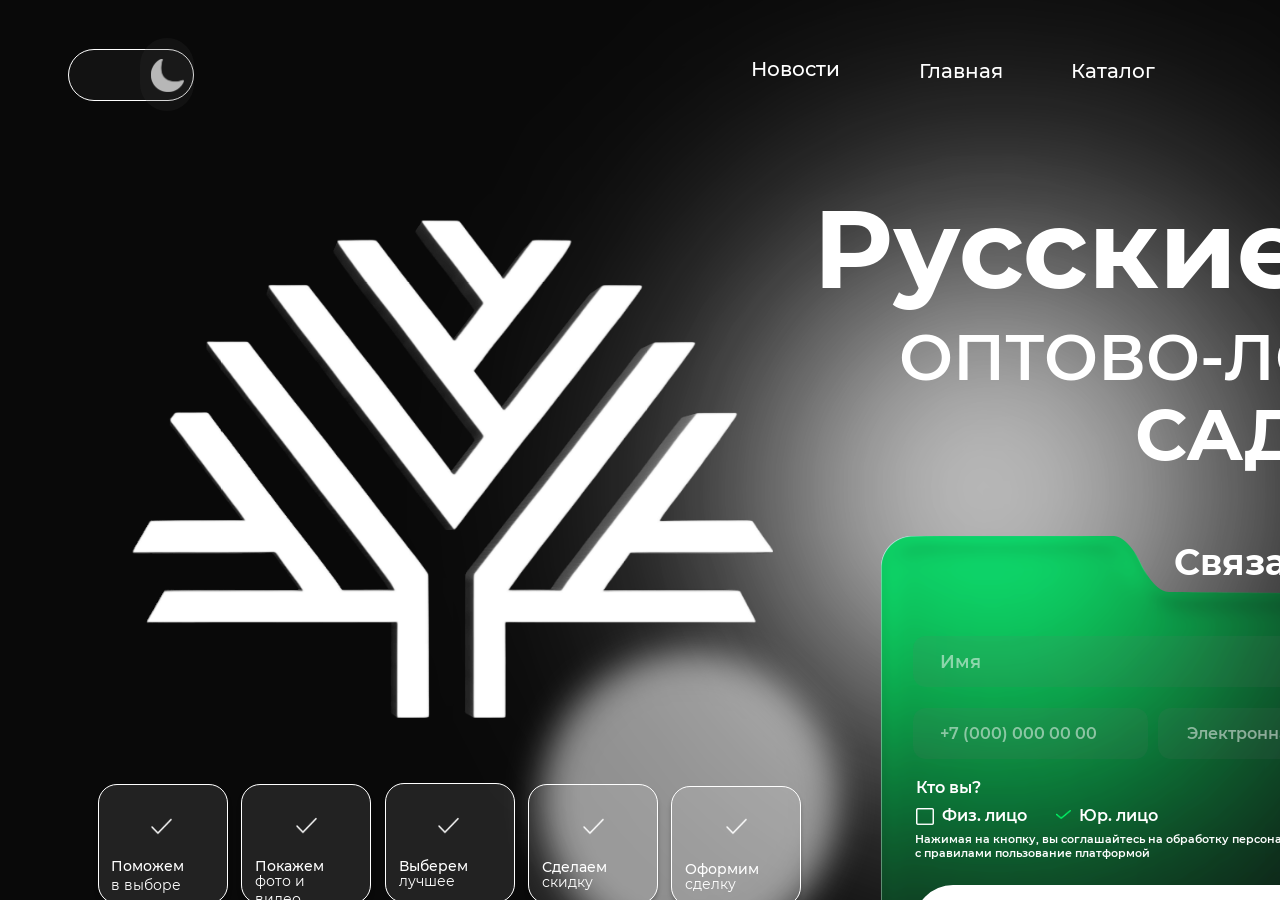
==== index.html @ cc8db344 "финал" ====
<!DOCTYPE html>
<html lang="zh-CN">
<head>
  <meta charset="UTF-8">
  <meta name="viewport" content="width=device-width, initial-scale=1.0">
  <title>Pixso HTML</title>
  <link rel="stylesheet" href="css/font.css">
  <script src="js/animation.js"></script>
  <style>

* {
  box-sizing: border-box;
  margin: 0;
  padding: 0;
}

ol,ul,menu {
  padding-inline-start: 0;
  list-style: none;
}

ol li::marker, ul li::before {
  letter-spacing: 0;
}

.scroll-container > div {
  width: 100%;
}

.container > div {
  width: 100%;
}

.Pixso-canvas-0_1 > div {
  width: 100%;
}

html {
  width: 100%;
  height: 100%;
}

body { 
  width: 100%;
  height: 100%;
  margin: 0;
  background-color: white;
}
    
span {
  word-break: break-word;
}

.container {
  width: 100%;
  height: 100%;
}

.scroll-container {
  height: 100%;
  width: 100%;
  overflow: auto;
}

.Pixso-canvas-0_1 {
  width: 100%;
  height: 100%;
  position: relative;
  flex-shrink: 0;
}

.Pixso-frame-66_60 {
  width: 100%;
  height: 3865px;
  overflow: hidden;
  position: relative;
  flex-shrink: 0;
  background-color: rgba(9, 9, 9, 1);
}

.Pixso-group-66_75 {
  width: 5151.61572265625px;
  height: 5363.40185546875px;
  position: absolute;
  left: -1531px;
  top: 182px;
}

.Pixso-vector-66_76 {
  position: absolute;
  inset: -101.14155251141553% -101.14155251141553% -101.14155251141553% -101.14155251141553% ;
  background-image: url(./image/Ellipse_66_76.png);
  background-size: 100% 100%;
  background-repeat: no-repeat;
}

.vector-wrapper-66_76 {
  position: absolute;
  left: 3351px;
  top: 1245px;
  width: 876px;
  height: 876px;
}

.Pixso-vector-66_77 {
  position: absolute;
  inset: -94.63470319634703% -94.63470319634703% -94.63470319634703% -94.63468926137986% ;
  background-image: url(./image/Ellipse_66_77.png);
  background-size: 100% 100%;
  background-repeat: no-repeat;
}

.vector-wrapper-66_77 {
  position: absolute;
  left: 780.9998779296875px;
  top: 1944px;
  width: 876px;
  height: 876px;
}

.Pixso-vector-66_78 {
  position: absolute;
  inset: -135.70432357043236% -135.70432357043236% -135.70432357043236% -135.70432357043236% ;
  background-image: url(./image/Ellipse_66_78.png);
  background-size: 100% 100%;
  background-repeat: no-repeat;
}

.vector-wrapper-66_78 {
  position: absolute;
  left: 2167px;
  top: 10px;
  width: 717px;
  height: 717px;
}

.Pixso-vector-66_79 {
  position: absolute;
  inset: -81.83306055646482% -81.83306055646482% -81.83306055646482% -81.83306055646482% ;
  background-image: url(./image/Ellipse_66_79.png);
  background-size: 100% 100%;
  background-repeat: no-repeat;
}

.vector-wrapper-66_79 {
  position: absolute;
  left: 2228px;
  top: 0px;
  width: 611px;
  height: 611px;
}

.Pixso-vector-66_80 {
  position: absolute;
  inset: -80.67796610169492% -80.67796610169492% -80.67796610169492% -80.67796610169492% ;
  background-image: url(./image/Ellipse_66_80.png);
  background-size: 100% 100%;
  background-repeat: no-repeat;
}

.vector-wrapper-66_80 {
  position: absolute;
  left: 2368px;
  top: 160px;
  width: 295px;
  height: 295px;
}

.Pixso-vector-66_81 {
  position: absolute;
  inset: -15.593220338983052% -15.593220338983052% -15.593220338983052% -15.593220338983052% ;
  background-image: url(./image/Ellipse_66_81.png);
  background-size: 100% 100%;
  background-repeat: no-repeat;
}

.vector-wrapper-66_81 {
  position: absolute;
  left: 2073px;
  top: 471px;
  width: 295px;
  height: 295px;
}

.Pixso-vector-66_218 {
  position: absolute;
  inset: -3.394930548459069% -2.159610416467326% -3.392388346457082% -2.063496107675952% ;
  background-image: url(./image/Vector_66_218.png);
  background-size: 100% 100%;
  background-repeat: no-repeat;
}

.vector-wrapper-66_218 {
  position: absolute;
  left: 1911.5000450348025px;
  top: 1218.2822079544483px;
  width: 1367.4998779296875px;
  height: 1150.957275390625px;
}

.Pixso-vector-66_210 {
  position: absolute;
  inset: -16.314531365097253% -1.1669366354603958% -15.415346479472717% -5.009597728822541% ;
  background-image: url(./image/Group_66_210.png);
  background-size: 100% 100%;
  background-repeat: no-repeat;
}

.vector-wrapper-66_210 {
  position: absolute;
  left: 2617.233296287216px;
  top: 2513.801987552474px;
  width: 2505.14892578125px;
  height: 2369.927490234375px;
}

.Pixso-vector-66_214 {
  position: absolute;
  inset: -10.745464729090285% -12.017926710743378% -11.459612562508877% -4.662297238882594% ;
  background-image: url(./image/Group_66_214.png);
  background-size: 100% 100%;
  background-repeat: no-repeat;
}

.vector-wrapper-66_214 {
  position: absolute;
  left: 99.92172610633042px;
  top: 3117.9719505396056px;
  width: 2143.1865234375px;
  height: 2263.4580078125px;
}

.Pixso-group-66_244 {
  width: 2060px;
  height: 474.0054626464844px;
  position: absolute;
  left: -14px;
  top: 3262px;
}

.Pixso-vector-66_227 {
  width: 2060.00390625px;
  height: 6.005462646484375px;
  background-image: url(./image/Line_66_227.png);
  background-size: 100% 100%;
  background-repeat: no-repeat;
  position: absolute;
  left: 0px;
  top: -0.000091552734375px;
}

.Pixso-paragraph-66_228 {
  font-size: 36px;
  font-family: "Montserrat-Bold";
  font-weight: 700;
  color: rgba(255, 255, 255, 1);
  width: auto;
  height: auto;
  position: absolute;
  left: 546px;
  top: 26.00546646118164px;
  white-space: pre;
  flex-grow: 0;
}

.Pixso-paragraph-66_229 {
  font-size: 36px;
  font-family: "Montserrat-Medium";
  font-weight: 500;
  color: rgba(255, 255, 255, 1);
  width: auto;
  height: auto;
  position: absolute;
  left: 547px;
  top: 142.00546264648438px;
  white-space: pre;
  flex-grow: 0;
}

.Pixso-paragraph-66_230 {
  font-size: 36px;
  font-family: "Montserrat-Medium";
  font-weight: 500;
  color: rgba(255, 255, 255, 1);
  width: auto;
  height: auto;
  position: absolute;
  left: 546px;
  top: 92.00546264648438px;
  white-space: pre;
  flex-grow: 0;
}

.Pixso-paragraph-66_231 {
  font-size: 36px;
  font-family: "Montserrat-Medium";
  font-weight: 500;
  color: rgba(255, 255, 255, 1);
  width: auto;
  height: auto;
  position: absolute;
  left: 546px;
  top: 192.00546264648438px;
  white-space: pre;
  flex-grow: 0;
}

.Pixso-paragraph-66_232 {
  font-size: 36px;
  font-family: "Montserrat-Bold";
  font-weight: 700;
  color: rgba(255, 255, 255, 1);
  width: auto;
  height: auto;
  position: absolute;
  left: 1665px;
  top: 26.00546646118164px;
  white-space: pre;
  flex-grow: 0;
}

.Pixso-paragraph-66_233 {
  font-size: 18px;
  font-family: "Montserrat-Medium";
  font-weight: 500;
  color: rgba(255, 255, 255, 1);
  width: auto;
  height: auto;
  position: absolute;
  left: 147px;
  top: 452.0054626464844px;
  white-space: pre;
  flex-grow: 0;
}

.Pixso-paragraph-66_224 {
  font-size: 24px;
  font-family: "Inter-Medium";
  font-weight: 500;
  color: rgba(255, 255, 255, 1);
  width: 1511px;
  height: auto;
  position: absolute;
  left: 145px;
  top: 199.00546264648438px;
}

.Pixso-paragraph-66_225 {
  font-size: 24px;
  font-family: "Inter-Medium";
  font-weight: 500;
  color: rgba(255, 255, 255, 1);
  width: auto;
  height: auto;
  position: absolute;
  left: 145px;
  top: 257.0054626464844px;
  white-space: pre;
  flex-grow: 0;
}

.Pixso-paragraph-66_226 {
  font-size: 24px;
  font-family: "Inter-Medium";
  font-weight: 500;
  color: rgba(255, 255, 255, 1);
  width: auto;
  height: auto;
  position: absolute;
  left: 145px;
  top: 228.00546264648438px;
  white-space: pre;
  flex-grow: 0;
}

.Pixso-paragraph-66_222 {
  font-size: 24px;
  font-family: "Montserrat-Bold";
  font-weight: 700;
  color: rgba(255, 255, 255, 1);
  width: auto;
  height: auto;
  position: absolute;
  left: 223px;
  top: 33.00546646118164px;
  white-space: pre;
  flex-grow: 0;
}

.Pixso-paragraph-66_223 {
  font-size: 36px;
  font-family: "Montserrat-Bold";
  font-weight: 700;
  color: rgba(255, 255, 255, 1);
  width: auto;
  height: auto;
  position: absolute;
  left: 145px;
  top: 148.00546264648438px;
  white-space: pre;
  flex-grow: 0;
}

.Pixso-rectangle-66_220 {
  width: 78px;
  height: 72px;
  position: absolute;
  left: 140px;
  top: 2.00537109375px;
  transform: rotateY(180deg);
  background-size: cover;
  background-position: center;
  background-repeat: no-repeat;
  background-image: url(./image/46ad3fdcf2bd15b195d9e76bb3a84d88012de6f5.png);
}

.Pixso-group-66_152 {
  width: 1848px;
  height: 810px;
  position: absolute;
  left: 72px;
  top: 2192px;
}

.Pixso-group-66_153 {
  width: 999px;
  height: 356px;
  position: absolute;
  left: 0px;
  top: 136px;
}

.Pixso-group-66_154 {
  width: 999px;
  height: 356px;
  position: absolute;
  left: 0px;
  top: 0px;
}

.Pixso-paragraph-66_155 {
  font-size: 36px;
  font-family: "Inter-Light";
  font-weight: 300;
  color: rgba(255, 255, 255, 1);
  width: 622px;
  height: auto;
  position: absolute;
  left: 0px;
  top: 136px;
}

.Pixso-paragraph-66_156 {
  font-size: 72px;
  font-family: "Inter-Extra Bold";
  font-weight: 800;
  color: rgba(255, 255, 255, 1);
  width: 999px;
  height: auto;
  position: absolute;
  left: 0px;
  top: 0px;
}

.Pixso-group-66_157 {
  width: 1633px;
  height: 55px;
  position: absolute;
  left: 82px;
  top: 0px;
}

.Pixso-group-66_158 {
  width: 1633px;
  height: 55px;
  position: absolute;
  left: 0px;
  top: 0px;
}

.Pixso-paragraph-66_159 {
  font-size: 45px;
  font-family: "Montserrat-SemiBold";
  font-weight: 600;
  color: rgba(255, 255, 255, 1);
  width: auto;
  height: auto;
  position: absolute;
  left: 409px;
  top: 0px;
  white-space: pre;
  flex-grow: 0;
}

.Pixso-paragraph-66_160 {
  font-size: 45px;
  font-family: "Montserrat-SemiBold";
  font-weight: 600;
  color: rgba(255, 255, 255, 1);
  width: auto;
  height: auto;
  position: absolute;
  left: 682px;
  top: 0px;
  white-space: pre;
  flex-grow: 0;
}

.Pixso-paragraph-66_161 {
  font-size: 45px;
  font-family: "Montserrat-SemiBold";
  font-weight: 600;
  color: rgba(255, 255, 255, 1);
  width: auto;
  height: auto;
  position: absolute;
  left: 183px;
  top: 0px;
  white-space: pre;
  flex-grow: 0;
}

.Pixso-paragraph-66_162 {
  font-size: 45px;
  font-family: "Montserrat-SemiBold";
  font-weight: 600;
  color: transparent;
  background-clip: text;
  width: auto;
  height: auto;
  position: absolute;
  left: 0px;
  top: 0px;
  white-space: pre;
  flex-grow: 0;
  background-repeat: no-repeat;
  background-size: 100% 100%;
  background-position: center;
  background-image: url("data:image/svg+xml;utf8,%3Csvg%20viewBox%3D'0%200%20126%2055'%20preserveAspectRatio%3D'none'%20xmlns%3D'http%3A%2F%2Fwww.w3.org%2F2000%2Fsvg'%3E%0A%20%20%20%20%20%20%3Cdefs%3E%0A%20%20%20%20%20%20%20%20%3ClinearGradient%20id%3D'grad'%20gradientUnits%3D'objectBoundingBox'%20x1%3D'0'%20y1%3D'0.5'%20x2%3D'1'%20y2%3D'0.5'%20gradientTransform%3D'matrix(-0.7500%2C%200.0000%2C%20-0.0000%2C%20-4.0833%2C%200.7500%2C%202.5417)'%3E%0A%20%20%20%20%20%20%20%20%20%20%3Cstop%20stop-color%3D'rgba(255%2C255%2C255%2C1)'%20offset%3D'0'%2F%3E%3Cstop%20stop-color%3D'rgba(255%2C255%2C255%2C0)'%20offset%3D'1'%2F%3E%0A%20%20%20%20%20%20%20%20%3C%2FlinearGradient%3E%0A%20%20%20%20%20%20%3C%2Fdefs%3E%0A%20%20%20%20%20%20%3Crect%20width%3D'100%25'%20height%3D'100%25'%20fill%3D'url(%23grad)'%2F%3E%0A%20%20%20%20%3C%2Fsvg%3E");
}

.Pixso-paragraph-66_163 {
  font-size: 45px;
  font-family: "Montserrat-SemiBold";
  font-weight: 600;
  color: transparent;
  background-clip: text;
  width: auto;
  height: auto;
  position: absolute;
  left: 1444px;
  top: 0px;
  white-space: pre;
  flex-grow: 0;
  background-repeat: no-repeat;
  background-size: 100% 100%;
  background-position: center;
  background-image: url("data:image/svg+xml;utf8,%3Csvg%20viewBox%3D'0%200%20189%2055'%20preserveAspectRatio%3D'none'%20xmlns%3D'http%3A%2F%2Fwww.w3.org%2F2000%2Fsvg'%3E%0A%20%20%20%20%20%20%3Cdefs%3E%0A%20%20%20%20%20%20%20%20%3ClinearGradient%20id%3D'grad'%20gradientUnits%3D'objectBoundingBox'%20x1%3D'0'%20y1%3D'0.5'%20x2%3D'1'%20y2%3D'0.5'%20gradientTransform%3D'matrix(0.7471%2C%200.0000%2C%20-0.0000%2C%209.8177%2C%200.2931%2C%20-4.4089)'%3E%0A%20%20%20%20%20%20%20%20%20%20%3Cstop%20stop-color%3D'rgba(255%2C255%2C255%2C1)'%20offset%3D'0'%2F%3E%3Cstop%20stop-color%3D'rgba(255%2C255%2C255%2C0)'%20offset%3D'1'%2F%3E%0A%20%20%20%20%20%20%20%20%3C%2FlinearGradient%3E%0A%20%20%20%20%20%20%3C%2Fdefs%3E%0A%20%20%20%20%20%20%3Crect%20width%3D'100%25'%20height%3D'100%25'%20fill%3D'url(%23grad)'%2F%3E%0A%20%20%20%20%3C%2Fsvg%3E");
}

.Pixso-paragraph-66_164 {
  font-size: 45px;
  font-family: "Montserrat-SemiBold";
  font-weight: 600;
  color: rgba(255, 255, 255, 1);
  width: auto;
  height: auto;
  position: absolute;
  left: 851px;
  top: 0px;
  white-space: pre;
  flex-grow: 0;
}

.Pixso-paragraph-66_165 {
  font-size: 45px;
  font-family: "Montserrat-SemiBold";
  font-weight: 600;
  color: rgba(255, 255, 255, 1);
  width: auto;
  height: auto;
  position: absolute;
  left: 1083px;
  top: 0px;
  white-space: pre;
  flex-grow: 0;
}

.Pixso-rectangle-66_168 {
  width: 1149px;
  height: 101px;
  position: absolute;
  left: 699px;
  top: 136px;
  border-radius: 40px 0px 0px 40px;
  background-color: rgba(196, 196, 196, 0.05000000074505806);
}

.Pixso-paragraph-66_221 {
  font-size: 24px;
  font-family: "Montserrat-Bold";
  font-weight: 700;
  color: rgba(255, 255, 255, 1);
  width: auto;
  height: auto;
  position: absolute;
  left: 837px;
  top: 169px;
  white-space: pre;
  flex-grow: 0;
}

.Pixso-rectangle-66_219 {
  width: 78px;
  height: 72px;
  position: absolute;
  left: 729px;
  top: 136px;
  transform: rotateY(180deg);
  background-size: cover;
  background-position: center;
  background-repeat: no-repeat;
  background-image: url(./image/46ad3fdcf2bd15b195d9e76bb3a84d88012de6f5.png);
}

.Pixso-group-77_4 {
  width: 1026px;
  height: 240px;
  position: absolute;
  left: 816px;
  top: 148px;
}

.Pixso-group-77_43 {
  width: 298px;
  height: 71px;
  position: absolute;
  left: 0px;
  top: 144px;
}

.Pixso-rectangle-77_42 {
  width: 298px;
  height: 71px;
  position: absolute;
  left: 0px;
  top: 0px;
  border-radius: 17px 17px 17px 17px;
  background-color: rgba(196, 196, 196, 0.10000000149011612);
}

.Pixso-text-77_1 {
  font-size: 30px;
  font-family: "Inter-Regular";
  font-weight: Regular;
  color: rgba(255, 255, 255, 1);
  width: 271px;
  height: 38px;
  position: absolute;
  left: 25px;
  top: 17px;
}

.Pixso-paragraph-77_1_0 {
  line-height: 36.30681610107422px;
  position: relative;
  flex-shrink: 0;
}

.Pixso-span-77_1_0_1 {
  font-size: 30px;
  font-family: "Inter-Regular";
  font-weight: 400;
  color: rgba(255, 255, 255, 1);
  position: relative;
  flex-shrink: 0;
}

.Pixso-span-77_1_0_2 {
  font-size: 30px;
  font-family: "Inter-Bold";
  font-weight: 700;
  color: rgba(255, 255, 255, 1);
  position: relative;
  flex-shrink: 0;
}

.Pixso-group-77_17 {
  width: 662px;
  height: 122px;
  position: absolute;
  left: 364px;
  top: 118px;
}

.Pixso-group-77_20 {
  width: 200px;
  height: 120px;
  position: absolute;
  left: 0px;
  top: 0px;
}

.Pixso-rectangle-77_15 {
  width: 196px;
  height: 55px;
  position: absolute;
  left: 0px;
  top: 0px;
  border-radius: 17px 17px 17px 17px;
  background-color: rgba(196, 196, 196, 0.10000000149011612);
}

.Pixso-paragraph-77_16 {
  font-size: 24px;
  font-family: "Montserrat-Bold";
  font-weight: 700;
  color: rgba(255, 255, 255, 1);
  width: 109px;
  height: auto;
  position: absolute;
  left: 48px;
  top: 13px;
}

.Pixso-paragraph-77_28 {
  font-size: 30px;
  font-family: "Inter-Bold";
  font-weight: 700;
  color: rgba(255, 255, 255, 1);
  width: 196px;
  height: 47px;
  position: absolute;
  left: 4px;
  top: 73px;
}

.Pixso-group-77_21 {
  width: 200px;
  height: 120px;
  position: absolute;
  left: 226px;
  top: 0px;
}

.Pixso-paragraph-77_23 {
  font-size: 24px;
  font-family: "Montserrat-Bold";
  font-weight: 700;
  color: rgba(255, 255, 255, 1);
  width: auto;
  height: auto;
  position: absolute;
  left: 50%;
  top: 13px;
  transform: translateX(calc(-50% + 0px));
  white-space: pre;
  flex-grow: 0;
}

.Pixso-paragraph-77_31 {
  font-size: 30px;
  font-family: "Inter-Bold";
  font-weight: 700;
  color: rgba(255, 255, 255, 1);
  width: 200px;
  height: 47px;
  position: absolute;
  left: 0px;
  top: 73px;
}

.Pixso-rectangle-77_29 {
  width: 200px;
  height: 55px;
  position: absolute;
  left: 50%;
  top: 0px;
  transform: translateX(calc(-50% + 0px));
  border-radius: 17px 17px 17px 17px;
  background-color: rgba(196, 196, 196, 0.10000000149011612);
}

.Pixso-group-77_32 {
  width: 210px;
  height: 122px;
  position: absolute;
  left: 452px;
  top: 0px;
}

.Pixso-paragraph-77_33 {
  font-size: 24px;
  font-family: "Montserrat-Bold";
  font-weight: 700;
  color: rgba(255, 255, 255, 1);
  width: auto;
  height: auto;
  position: absolute;
  left: 50%;
  top: 13px;
  transform: translateX(calc(-50% + -4.5px));
  white-space: pre;
  flex-grow: 0;
}

.Pixso-rectangle-77_34 {
  width: 200px;
  height: 55px;
  position: absolute;
  left: 50%;
  top: 0px;
  transform: translateX(calc(-50% + -5px));
  border-radius: 17px 17px 17px 17px;
  background-color: rgba(196, 196, 196, 0.10000000149011612);
}

.Pixso-paragraph-77_35 {
  font-size: 30px;
  font-family: "Inter-Bold";
  font-weight: 700;
  color: rgba(255, 255, 255, 1);
  width: 200px;
  height: 47px;
  position: absolute;
  left: 10px;
  top: 75px;
}

.Pixso-paragraph-66_176 {
  font-size: 59px;
  font-family: "Montserrat-Bold";
  font-weight: 700;
  color: rgba(255, 255, 255, 1);
  width: auto;
  height: auto;
  position: absolute;
  left: 469px;
  top: 0px;
  white-space: pre;
  flex-grow: 0;
}

.Pixso-text-66_181 {
  font-size: 36px;
  font-family: "Inter-Medium";
  font-weight: Medium;
  text-align: center;
  color: rgba(255, 255, 255, 1);
  width: 961px;
  height: auto;
  position: absolute;
  left: 383px;
  top: 634px;
  opacity: 0.4099999964237213;
}

.Pixso-paragraph-66_181_0 {
  line-height: 43.56818389892578px;
  position: relative;
  flex-shrink: 0;
}

.Pixso-span-66_181_0_1 {
  font-size: 36px;
  font-family: "Inter-Light";
  font-weight: 500;
  color: rgba(255, 255, 255, 1);
  position: relative;
  flex-shrink: 0;
}

.Pixso-span-66_181_0_2 {
  font-size: 36px;
  font-family: "Inter-Bold";
  font-weight: 300;
  color: rgba(255, 255, 255, 1);
  position: relative;
  flex-shrink: 0;
}

.Pixso-span-66_181_0_3 {
  font-size: 36px;
  font-family: "Inter-Light";
  font-weight: 700;
  color: rgba(255, 255, 255, 1);
  position: relative;
  flex-shrink: 0;
}

.Pixso-paragraph-66_181_1 {
  line-height: 43.56818389892578px;
  position: relative;
  flex-shrink: 0;
}

.Pixso-group-66_177 {
  width: 1949px;
  height: 981px;
  position: absolute;
  left: -14px;
  top: 1102px;
}

.Pixso-group-66_178 {
  width: 960px;
  height: 474px;
  position: absolute;
  left: 86px;
  top: 30px;
}

.Pixso-paragraph-66_179 {
  font-size: 60px;
  font-family: "Montserrat-Bold";
  font-weight: 700;
  color: rgba(255, 255, 255, 1);
  width: auto;
  height: auto;
  position: absolute;
  left: 286px;
  top: 0px;
  white-space: pre;
  flex-grow: 0;
}

.Pixso-text-66_180 {
  font-size: 36px;
  font-family: "Inter-Light";
  font-weight: Light;
  color: rgba(255, 255, 255, 1);
  width: 960px;
  height: auto;
  position: absolute;
  left: 0px;
  top: 254px;
}

.Pixso-paragraph-66_180_0 {
  line-height: 43.56818389892578px;
  position: relative;
  flex-shrink: 0;
}

.Pixso-span-66_180_0_1 {
  font-size: 36px;
  font-family: "Inter-Light";
  font-weight: 300;
  color: rgba(255, 255, 255, 1);
  white-space: pre-wrap;
  position: relative;
  flex-shrink: 0;
}

.Pixso-paragraph-66_180_1 {
  line-height: 43.56818389892578px;
  position: relative;
  flex-shrink: 0;
}

.Pixso-span-66_180_1_1 {
  font-size: 36px;
  font-family: "Inter-Light";
  font-weight: 300;
  color: rgba(255, 255, 255, 1);
  position: relative;
  flex-shrink: 0;
}

.Pixso-paragraph-66_180_2 {
  line-height: 43.56818389892578px;
  position: relative;
  flex-shrink: 0;
}

.Pixso-span-66_180_2_1 {
  font-size: 36px;
  font-family: "Inter-Light";
  font-weight: 300;
  color: rgba(255, 255, 255, 1);
  position: relative;
  flex-shrink: 0;
}

.Pixso-paragraph-66_180_3 {
  line-height: 43.56818389892578px;
  position: relative;
  flex-shrink: 0;
}

.Pixso-span-66_180_3_1 {
  font-size: 36px;
  font-family: "Inter-Light";
  font-weight: 300;
  color: rgba(255, 255, 255, 1);
  white-space: pre-wrap;
  position: relative;
  flex-shrink: 0;
}

.Pixso-paragraph-66_180_4 {
  line-height: 43.56818389892578px;
  position: relative;
  flex-shrink: 0;
}

.Pixso-span-66_180_4_1 {
  font-size: 36px;
  font-family: "Inter-Light";
  font-weight: 300;
  color: rgba(255, 255, 255, 1);
  position: relative;
  flex-shrink: 0;
}

.Pixso-rectangle-66_183 {
  width: 959px;
  height: 134px;
  position: absolute;
  left: 0px;
  top: 0px;
  border-radius: 0px 40px 40px 0px;
  background-color: rgba(196, 196, 196, 0.05000000074505806);
}

.Pixso-vector-66_236 {
  width: 1124px;
  height: 771px;
  background-image: url(./image/Vector_66_236.png);
  background-size: 100% 100%;
  background-repeat: no-repeat;
  position: absolute;
  left: 15px;
  top: 210px;
}

.Pixso-text-66_184 {
  font-size: 60px;
  font-family: "Montserrat-SemiBold";
  font-weight: SemiBold;
  color: rgba(255, 255, 255, 1);
  width: 765px;
  height: auto;
  position: absolute;
  left: 1059px;
  top: 30px;
}

.Pixso-paragraph-66_184_0 {
  line-height: 73.13999938964844px;
  position: relative;
  flex-shrink: 0;
}

.Pixso-span-66_184_0_1 {
  font-size: 60px;
  font-family: "Montserrat-SemiBold";
  font-weight: 600;
  color: rgba(255, 255, 255, 1);
  position: relative;
  flex-shrink: 0;
}

.Pixso-span-66_184_0_2 {
  font-size: 60px;
  font-family: "Montserrat-Bold";
  font-weight: 700;
  color: rgba(255, 255, 255, 1);
  position: relative;
  flex-shrink: 0;
}

.Pixso-span-66_184_0_3 {
  font-size: 60px;
  font-family: "Montserrat-SemiBold";
  font-weight: 600;
  color: rgba(255, 255, 255, 1);
  position: relative;
  flex-shrink: 0;
}

.Pixso-rectangle-66_234 {
  width: 787px;
  height: 771px;
  position: absolute;
  left: 1162px;
  top: 210px;
  border-radius: 30px 30px 30px 30px;
  background-size: cover;
  background-position: center;
  background-repeat: no-repeat;
  background-image: url(./image/918bb360aaa4881b71584ae9d96f592a1cf0de2f.png);
}

.Pixso-group-66_256 {
  width: 1085.6083984375px;
  height: 232.61289978027344px;
  position: absolute;
  left: 138.39154052734375px;
  top: 652.3870849609375px;
}

.Pixso-group-66_255 {
  width: 188.26602172851562px;
  height: 232.61289978027344px;
  position: absolute;
  left: 0px;
  top: 0px;
}

.Pixso-vector-66_253 {
  width: 188.26605224609375px;
  height: 232.6129150390625px;
  background-image: url(./image/Vector_66_253.png);
  background-size: 100% 100%;
  background-repeat: no-repeat;
  position: absolute;
  left: 0px;
  top: 0px;
}

.Pixso-paragraph-66_254 {
  font-size: 103px;
  font-family: "Montserrat-ExtraBold";
  font-weight: 800;
  text-align: center;
  color: rgba(0, 0, 0, 1);
  width: auto;
  height: auto;
  position: absolute;
  left: 46.60845947265625px;
  top: 85.613037109375px;
  white-space: pre;
  flex-grow: 0;
}

.Pixso-paragraph-66_258 {
  font-size: 60px;
  font-family: "Montserrat-Light";
  font-weight: 300;
  text-align: center;
  color: rgba(255, 255, 255, 1);
  width: 832px;
  height: auto;
  position: absolute;
  left: 253.60845947265625px;
  top: 93.6129150390625px;
}

.Pixso-group-66_185 {
  width: 1774px;
  height: 73px;
  position: absolute;
  left: 68px;
  top: 38px;
}

.Pixso-group-66_186 {
  width: 190px;
  height: 65px;
  position: absolute;
  left: 1584px;
  top: 4px;
}

.Pixso-rectangle-66_187 {
  width: 190px;
  height: 65px;
  position: absolute;
  left: 0px;
  top: 0px;
  border-radius: 69px 69px 69px 69px;
  background-color: rgba(14, 15, 13, 0);
}

.Pixso-paragraph-66_188 {
  font-size: 20px;
  font-family: "Montserrat-Medium";
  font-weight: 500;
  color: rgba(255, 255, 255, 1);
  width: auto;
  height: auto;
  position: absolute;
  left: 77px;
  top: 21px;
  white-space: pre;
  flex-grow: 0;
}

.Pixso-vector-66_189 {
  width: 24px;
  height: 36.5px;
  background-image: url(./image/Group_66_189.png);
  background-size: 100% 100%;
  background-repeat: no-repeat;
  position: absolute;
  left: 31px;
  top: 15px;
}

.Pixso-group-66_192 {
  width: 517px;
  height: 65px;
  position: absolute;
  left: 632px;
  top: 0px;
}

.Pixso-rectangle-66_193 {
  width: 517px;
  height: 65px;
  position: absolute;
  left: 0px;
  top: 0px;
  border-radius: 69px 69px 69px 69px;
  background-color: rgba(14, 15, 13, 0);
}

.Pixso-paragraph-66_194 {
  font-size: 20px;
  font-family: "Montserrat-Medium";
  font-weight: 500;
  color: rgba(255, 255, 255, 1);
  width: auto;
  height: auto;
  position: absolute;
  left: 371px;
  top: 21px;
  white-space: pre;
  flex-grow: 0;
}

.Pixso-paragraph-66_195 {
  font-size: 20px;
  font-family: "Montserrat-Medium";
  font-weight: 500;
  color: rgba(255, 255, 255, 1);
  width: auto;
  height: auto;
  position: absolute;
  left: 51px;
  top: 19px;
  white-space: pre;
  flex-grow: 0;
}

.Pixso-paragraph-66_196 {
  font-size: 20px;
  font-family: "Montserrat-Medium";
  font-weight: 500;
  color: rgba(255, 255, 255, 1);
  width: auto;
  height: auto;
  position: absolute;
  left: 219px;
  top: 21px;
  white-space: pre;
  flex-grow: 0;
}

.Pixso-group-66_197 {
  width: 126px;
  height: 73px;
  position: absolute;
  left: 0px;
  top: 0px;
}

.Pixso-vector-66_242 {
  width: 33.1153564453125px;
  height: 33.60009765625px;
  background-image: url(./image/Vector_66_242.png);
  background-size: 100% 100%;
  background-repeat: no-repeat;
  position: absolute;
  left: 83.19230651855469px;
  top: 20.599998474121094px;
}

.Pixso-rectangle-66_243 {
  width: 100%;
  height: 100%;
  position: relative;
  border-radius: 71px 71px 71px 71px;
  background-color: rgba(55, 55, 55, 0.20000000298023224);
}

.stroke-wrapper-66_243 {
  position: absolute;
  left: 0px;
  top: 11px;
  width: 126px;
  height: 52px;
}

.stroke-66_243 {
  position: absolute;
  inset: 0px;
  border-radius: 71px 71px 71px 71px;
  pointer-events: none;
  border-width: 1px 1px 1px 1px;
  border-style: solid;
  box-sizing: border-box;
  border-color: rgba(255, 255, 255, 1);
}

.Pixso-rectangle-66_199 {
  width: 54px;
  height: 73px;
  position: absolute;
  left: 72px;
  top: 0px;
  border-radius: 71px 71px 71px 71px;
  background-color: rgba(55, 55, 55, 0.20000000298023224);
}

.Pixso-group-77_52 {
  width: 1852px;
  height: 925px;
  position: absolute;
  left: 8px;
  top: 69px;
}

.Pixso-group-77_53 {
  width: 1047px;
  height: 296px;
  position: absolute;
  left: 805px;
  top: 113px;
}

.Pixso-paragraph-77_54 {
  font-size: 110px;
  font-family: "Montserrat-Bold";
  font-weight: 700;
  color: rgba(255, 255, 255, 1);
  width: auto;
  height: auto;
  position: absolute;
  left: 0px;
  top: 0px;
  white-space: pre;
  flex-grow: 0;
}

.Pixso-paragraph-77_55 {
  font-size: 64px;
  font-family: "Montserrat-SemiBold";
  font-weight: 600;
  color: rgba(255, 255, 255, 1);
  width: auto;
  height: auto;
  position: absolute;
  left: 86px;
  top: 136px;
  white-space: pre;
  flex-grow: 0;
}

.Pixso-paragraph-77_56 {
  font-size: 72px;
  font-family: "Montserrat-Bold";
  font-weight: 700;
  color: rgba(255, 255, 255, 1);
  width: auto;
  height: auto;
  position: absolute;
  left: 322px;
  top: 208px;
  white-space: pre;
  flex-grow: 0;
}

.Pixso-group-77_57 {
  width: 961px;
  height: 458px;
  position: absolute;
  left: 873px;
  top: 467px;
}

.Pixso-vector-77_58 {
  position: absolute;
  inset: 0% 0% 0% 0% ;
  background-image: url(./image/Vector_77_58.png);
  background-size: 100% 100%;
  background-repeat: no-repeat;
}

.vector-wrapper-77_58 {
  position: absolute;
  left: 0px;
  top: 0px;
  width: 961px;
  height: 458px;
}

.Pixso-group-77_59 {
  width: 314px;
  height: 51px;
  position: absolute;
  left: 32px;
  top: 172px;
}

.Pixso-rectangle-77_61 {
  width: 235px;
  height: 51px;
  position: absolute;
  left: 0px;
  top: 0px;
  border-radius: 13px 13px 13px 13px;
  background-color: rgba(107, 107, 107, 0.10999999940395355);
}

.Pixso-paragraph-77_62 {
  font-size: 16px;
  font-family: "Montserrat-SemiBold";
  font-weight: 600;
  color: rgba(255, 255, 255, 1);
  width: 287px;
  height: 32px;
  position: absolute;
  left: 27px;
  top: 16px;
  opacity: 0.5;
}

.Pixso-group-77_63 {
  width: 470px;
  height: 51px;
  position: absolute;
  left: 32px;
  top: 100px;
}

.Pixso-rectangle-77_65 {
  width: 470px;
  height: 51px;
  position: absolute;
  left: 0px;
  top: 0px;
  border-radius: 13px 13px 13px 13px;
  background-color: rgba(107, 107, 107, 0.10999999940395355);
}

.Pixso-paragraph-77_66 {
  font-size: 18px;
  font-family: "Montserrat-SemiBold";
  font-weight: 600;
  color: rgba(255, 255, 255, 0.5);
  width: 59px;
  height: 30px;
  position: absolute;
  left: 27px;
  top: 15px;
}

.Pixso-group-77_67 {
  width: 744px;
  height: 78px;
  position: absolute;
  left: 33px;
  top: 349px;
}

.Pixso-rectangle-77_68 {
  width: 470px;
  height: 78px;
  position: absolute;
  left: 0px;
  top: 0px;
  border-radius: 172px 172px 172px 172px;
  background-color: rgba(255, 255, 255, 1);
}

.Pixso-paragraph-77_69 {
  font-size: 30px;
  font-family: "Montserrat-Bold";
  font-weight: 700;
  color: rgba(0, 0, 0, 1);
  width: 646px;
  height: auto;
  position: absolute;
  left: 98px;
  top: 20px;
}

.Pixso-group-77_70 {
  width: 225px;
  height: 51px;
  position: absolute;
  left: 277px;
  top: 172px;
}

.Pixso-rectangle-77_71 {
  width: 225px;
  height: 51px;
  position: absolute;
  left: 0px;
  top: 0px;
  border-radius: 13px 13px 13px 13px;
}

.Pixso-rectangle-77_72 {
  width: 225px;
  height: 51px;
  position: absolute;
  left: 0px;
  top: 0px;
  border-radius: 13px 13px 13px 13px;
  background-color: rgba(107, 107, 107, 0.10999999940395355);
}

.Pixso-paragraph-77_73 {
  font-size: 16px;
  font-family: "Montserrat-SemiBold";
  font-weight: 600;
  color: rgba(255, 255, 255, 0.5);
  width: auto;
  height: auto;
  position: absolute;
  left: 29px;
  top: 16px;
  white-space: pre;
  flex-grow: 0;
}

.Pixso-group-77_74 {
  width: 470px;
  height: 109.8851318359375px;
  position: absolute;
  left: 34px;
  top: 213px;
}

.Pixso-paragraph-77_75 {
  font-size: 16px;
  font-family: "Montserrat-SemiBold";
  font-weight: 600;
  color: rgba(255, 255, 255, 1);
  width: auto;
  height: auto;
  position: absolute;
  left: 1px;
  top: 28.8851318359375px;
  white-space: pre;
  flex-grow: 0;
}

.Pixso-vector-77_76 {
  width: 3.19%;
  height: 8.45%;
  background-image: url(./image/Vector_77_76.png);
  background-size: 100% 100%;
  background-repeat: no-repeat;
  position: absolute;
  left: 30%;
  right: 66.81%;
  top: 55.41%;
  bottom: 36.14%;
}

.Pixso-vector-77_77 {
  width: 3.83%;
  height: 15.21%;
  background-image: url(./image/Vector_77_77.png);
  background-size: 100% 100%;
  background-repeat: no-repeat;
  position: absolute;
  left: 0.21%;
  right: 95.96%;
  top: 53.59%;
  bottom: 31.2%;
}

.Pixso-frame-77_78 {
  width: 5.11%;
  height: 20.28%;
  overflow: hidden;
  position: absolute;
  left: 31.91%;
  right: 62.98%;
  top: 0%;
  bottom: 79.72%;
}

.Pixso-paragraph-77_79 {
  font-size: 16px;
  font-family: "Montserrat-SemiBold";
  font-weight: 600;
  color: rgba(255, 255, 255, 1);
  width: auto;
  height: auto;
  position: absolute;
  left: 27px;
  top: 56.8851318359375px;
  white-space: pre;
  flex-grow: 0;
}

.Pixso-paragraph-77_80 {
  font-size: 16px;
  font-family: "Montserrat-SemiBold";
  font-weight: 600;
  color: rgba(255, 255, 255, 1);
  width: auto;
  height: auto;
  position: absolute;
  left: 164px;
  top: 56.8851318359375px;
  white-space: pre;
  flex-grow: 0;
}

.Pixso-paragraph-77_81 {
  font-size: 11px;
  font-family: "Montserrat-SemiBold";
  font-weight: 600;
  color: rgba(255, 255, 255, 1);
  width: 470px;
  height: auto;
  position: absolute;
  left: 0px;
  top: 82.8851318359375px;
}

.Pixso-paragraph-77_82 {
  font-size: 36px;
  font-family: "Montserrat-Bold";
  font-weight: 700;
  color: rgba(255, 255, 255, 1);
  width: auto;
  height: auto;
  position: absolute;
  left: 293px;
  top: 4px;
  white-space: pre;
  flex-grow: 0;
}

.Pixso-group-77_83 {
  width: 395px;
  height: 232px;
  position: absolute;
  left: 529px;
  top: 100px;
}

.Pixso-rectangle-77_85 {
  width: 395px;
  height: 232px;
  position: absolute;
  left: 0px;
  top: 0px;
  border-radius: 13px 13px 13px 13px;
  background-color: rgba(107, 107, 107, 0.10999999940395355);
}

.Pixso-paragraph-77_86 {
  font-size: 14px;
  font-family: "Montserrat-SemiBold";
  font-weight: 600;
  color: rgba(255, 255, 255, 0.5);
  width: 105px;
  height: 18.64285659790039px;
  position: absolute;
  left: 27px;
  top: 17.60714340209961px;
}

.Pixso-group-77_87 {
  width: 312px;
  height: 54px;
  position: absolute;
  left: 583px;
  top: 364px;
}

.Pixso-vector-77_88 {
  width: 13.78%;
  height: 73.94%;
  background-image: url(./image/Vector_77_88.png);
  background-size: 100% 100%;
  background-repeat: no-repeat;
  position: absolute;
  left: 57.69%;
  right: 28.53%;
  top: 16.67%;
  bottom: 9.39%;
}

.Pixso-rectangle-77_89 {
  width: 48px;
  height: 47px;
  position: absolute;
  left: 264px;
  top: 3px;
  background-size: cover;
  background-position: center;
  background-repeat: no-repeat;
  background-image: url(./image/01f536326e97acf7660b4c45bc4195809a857167.png);
}

.Pixso-rectangle-77_90 {
  width: 55px;
  height: 54px;
  position: absolute;
  left: 89px;
  top: 0px;
  background-size: cover;
  background-position: center;
  background-repeat: no-repeat;
  background-image: url(./image/8e1a92168eefec5b6b3a7997eee327a55614ec04.png);
}

.Pixso-vector-77_91 {
  width: 15.38%;
  height: 80.82%;
  background-image: url(./image/Vector_77_91.png);
  background-size: 100% 100%;
  background-repeat: no-repeat;
  position: absolute;
  left: 0%;
  right: 84.62%;
  top: 5.56%;
  bottom: 13.62%;
}

.Pixso-group-77_92 {
  width: 703px;
  height: 141.9991455078125px;
  position: absolute;
  left: 90px;
  top: 714px;
}

.Pixso-group-77_93 {
  width: 130px;
  height: 120px;
  position: absolute;
  left: 430px;
  top: 1px;
}

.Pixso-rectangle-77_94 {
  width: 100%;
  height: 100%;
  position: relative;
  border-radius: 19px 19px 19px 19px;
  box-shadow: 0px 4px 4px 0px rgba(0, 0, 0, 0.25) ;
  background-color: rgba(255, 255, 255, 0.10000000149011612);
}

.stroke-wrapper-77_94 {
  position: absolute;
  left: 0px;
  top: 0px;
  width: 130px;
  height: 120px;
}

.stroke-77_94 {
  position: absolute;
  inset: 0px;
  border-radius: 19px 19px 19px 19px;
  pointer-events: none;
  border-width: 1px 1px 1px 1px;
  border-style: solid;
  box-sizing: border-box;
  border-color: rgba(255, 255, 255, 1);
}

.Pixso-vector-77_95 {
  width: 18.46%;
  height: 18.58%;
  background-image: url(./image/Frame_77_95.png);
  background-size: 100% 100%;
  background-repeat: no-repeat;
  position: absolute;
  left: 40.77%;
  right: 40.77%;
  top: 25.83%;
  bottom: 55.59%;
}

.Pixso-paragraph-77_97 {
  font-size: 14px;
  font-family: "Montserrat-Medium";
  font-weight: 500;
  color: rgba(255, 255, 255, 1);
  width: auto;
  height: auto;
  position: absolute;
  left: 14px;
  top: 74px;
  white-space: pre;
  flex-grow: 0;
}

.Pixso-paragraph-77_98 {
  font-size: 14px;
  font-family: "Montserrat-Regular";
  font-weight: 400;
  color: rgba(255, 255, 255, 1);
  width: auto;
  height: auto;
  position: absolute;
  left: 14px;
  top: 89px;
  white-space: pre;
  flex-grow: 0;
}

.Pixso-group-77_99 {
  width: 130px;
  height: 120px;
  position: absolute;
  left: 143px;
  top: 1px;
}

.Pixso-rectangle-77_100 {
  width: 100%;
  height: 100%;
  position: relative;
  border-radius: 19px 19px 19px 19px;
  box-shadow: 0px 4px 4px 0px rgba(0, 0, 0, 0.25) ;
  background-color: rgba(255, 255, 255, 0.10000000149011612);
}

.stroke-wrapper-77_100 {
  position: absolute;
  left: 0px;
  top: 0px;
  width: 130px;
  height: 120px;
}

.stroke-77_100 {
  position: absolute;
  inset: 0px;
  border-radius: 19px 19px 19px 19px;
  pointer-events: none;
  border-width: 1px 1px 1px 1px;
  border-style: solid;
  box-sizing: border-box;
  border-color: rgba(255, 255, 255, 1);
}

.Pixso-paragraph-77_101 {
  font-size: 14px;
  font-family: "Montserrat-Medium";
  font-weight: 500;
  color: rgba(255, 255, 255, 1);
  width: auto;
  height: auto;
  position: absolute;
  left: 14px;
  top: 73px;
  white-space: pre;
  flex-grow: 0;
}

.Pixso-paragraph-77_102 {
  font-size: 14px;
  font-family: "Montserrat-Regular";
  font-weight: 400;
  color: rgba(255, 255, 255, 1);
  width: 97px;
  height: auto;
  position: absolute;
  left: 14px;
  top: 88px;
}

.Pixso-vector-77_103 {
  width: 18.46%;
  height: 18.58%;
  background-image: url(./image/Frame_77_103.png);
  background-size: 100% 100%;
  background-repeat: no-repeat;
  position: absolute;
  left: 40.77%;
  right: 40.77%;
  top: 25.83%;
  bottom: 55.59%;
}

.Pixso-group-77_105 {
  width: 130px;
  height: 120px;
  position: absolute;
  left: 0px;
  top: 1px;
}

.Pixso-rectangle-77_106 {
  width: 100%;
  height: 100%;
  position: relative;
  border-radius: 19px 19px 19px 19px;
  box-shadow: 0px 4px 4px 0px rgba(0, 0, 0, 0.25) ;
  background-color: rgba(255, 255, 255, 0.10000000149011612);
}

.stroke-wrapper-77_106 {
  position: absolute;
  left: 0px;
  top: 0px;
  width: 130px;
  height: 120px;
}

.stroke-77_106 {
  position: absolute;
  inset: 0px;
  border-radius: 19px 19px 19px 19px;
  pointer-events: none;
  border-width: 1px 1px 1px 1px;
  border-style: solid;
  box-sizing: border-box;
  border-color: rgba(255, 255, 255, 1);
}

.Pixso-paragraph-77_107 {
  font-size: 14px;
  font-family: "Montserrat-Medium";
  font-weight: 500;
  color: rgba(255, 255, 255, 1);
  width: auto;
  height: auto;
  position: absolute;
  left: 13px;
  top: 73px;
  white-space: pre;
  flex-grow: 0;
}

.Pixso-vector-77_108 {
  width: 18.46%;
  height: 18.58%;
  background-image: url(./image/Frame_77_108.png);
  background-size: 100% 100%;
  background-repeat: no-repeat;
  position: absolute;
  left: 39.23%;
  right: 42.31%;
  top: 25.83%;
  bottom: 55.59%;
}

.Pixso-paragraph-77_110 {
  font-size: 14px;
  font-family: "Montserrat-Regular";
  font-weight: 400;
  color: rgba(255, 255, 255, 1);
  width: auto;
  height: auto;
  position: absolute;
  left: 13px;
  top: 92px;
  white-space: pre;
  flex-grow: 0;
}

.Pixso-group-77_111 {
  width: 130px;
  height: 120px;
  position: absolute;
  left: 287px;
  top: 0px;
}

.Pixso-rectangle-77_112 {
  width: 100%;
  height: 100%;
  position: relative;
  border-radius: 19px 19px 19px 19px;
  background-color: rgba(255, 255, 255, 0.10000000149011612);
}

.stroke-wrapper-77_112 {
  position: absolute;
  left: 0px;
  top: 0px;
  width: 130px;
  height: 120px;
}

.stroke-77_112 {
  position: absolute;
  inset: 0px;
  border-radius: 19px 19px 19px 19px;
  pointer-events: none;
  border-width: 1px 1px 1px 1px;
  border-style: solid;
  box-sizing: border-box;
  border-color: rgba(255, 255, 255, 1);
}

.Pixso-vector-77_113 {
  width: 18.46%;
  height: 18.57%;
  background-image: url(./image/Frame_77_113.png);
  background-size: 100% 100%;
  background-repeat: no-repeat;
  position: absolute;
  left: 39.23%;
  right: 42.31%;
  top: 26.67%;
  bottom: 54.76%;
}

.Pixso-paragraph-77_115 {
  font-size: 14px;
  font-family: "Montserrat-Medium";
  font-weight: 500;
  color: rgba(255, 255, 255, 1);
  width: 70px;
  height: auto;
  position: absolute;
  left: 14px;
  top: 74px;
}

.Pixso-paragraph-77_116 {
  font-size: 14px;
  font-family: "Montserrat-Regular";
  font-weight: 400;
  color: rgba(255, 255, 255, 1);
  width: auto;
  height: auto;
  position: absolute;
  left: 14px;
  top: 89px;
  white-space: pre;
  flex-grow: 0;
}

.Pixso-vector-77_117 {
  width: 580.5px;
  height: 15px;
  background-image: url(./image/Vector_77_117.png);
  background-size: 100% 100%;
  background-repeat: no-repeat;
  position: absolute;
  left: 65px;
  top: 141.9991455078125px;
}

.Pixso-group-77_118 {
  width: 130px;
  height: 120px;
  position: absolute;
  left: 573px;
  top: 3px;
}

.Pixso-rectangle-77_119 {
  width: 100%;
  height: 100%;
  position: relative;
  border-radius: 19px 19px 19px 19px;
  box-shadow: 0px 4px 4px 0px rgba(0, 0, 0, 0.25) ;
  background-color: rgba(255, 255, 255, 0.10000000149011612);
}

.stroke-wrapper-77_119 {
  position: absolute;
  left: 0px;
  top: 0px;
  width: 130px;
  height: 120px;
}

.stroke-77_119 {
  position: absolute;
  inset: 0px;
  border-radius: 19px 19px 19px 19px;
  pointer-events: none;
  border-width: 1px 1px 1px 1px;
  border-style: solid;
  box-sizing: border-box;
  border-color: rgba(255, 255, 255, 1);
}

.Pixso-vector-77_120 {
  width: 18.46%;
  height: 18.57%;
  background-image: url(./image/Frame_77_120.png);
  background-size: 100% 100%;
  background-repeat: no-repeat;
  position: absolute;
  left: 40.77%;
  right: 40.77%;
  top: 24.17%;
  bottom: 57.26%;
}

.Pixso-paragraph-77_122 {
  font-size: 14px;
  font-family: "Montserrat-Medium";
  font-weight: 500;
  color: rgba(255, 255, 255, 1);
  width: auto;
  height: auto;
  position: absolute;
  left: 14px;
  top: 74px;
  white-space: pre;
  flex-grow: 0;
}

.Pixso-paragraph-77_123 {
  font-size: 14px;
  font-family: "Montserrat-Regular";
  font-weight: 400;
  color: rgba(255, 255, 255, 1);
  width: auto;
  height: auto;
  position: absolute;
  left: 14px;
  top: 89px;
  white-space: pre;
  flex-grow: 0;
}

.Pixso-rectangle-77_124 {
  width: 892px;
  height: 822px;
  position: absolute;
  left: 0px;
  top: 0px;
  background-size: cover;
  background-position: center;
  background-repeat: no-repeat;
  background-image: url(./image/fc2a8c567238b628fb6621531191b4090e472cc3.png);
  mix-blend-mode: hard-light;
}


  </style>
</head>
<body>
<div class="scroll-container">
  <div id="0_1" class="Pixso-canvas-0_1">
    <div id="66_60" class="Pixso-frame-66_60">
      <div id="66_75" class="Pixso-group-66_75">
        <div id="66_76" class="vector-wrapper-66_76">
          <div id="66_76" class="Pixso-vector-66_76"></div>
        </div>
        <div id="66_77" class="vector-wrapper-66_77">
          <div id="66_77" class="Pixso-vector-66_77"></div>
        </div>
        <div id="66_78" class="vector-wrapper-66_78">
          <div id="66_78" class="Pixso-vector-66_78"></div>
        </div>
        <div id="66_79" class="vector-wrapper-66_79">
          <div id="66_79" class="Pixso-vector-66_79"></div>
        </div>
        <div id="66_80" class="vector-wrapper-66_80">
          <div id="66_80" class="Pixso-vector-66_80"></div>
        </div>
        <div id="66_81" class="vector-wrapper-66_81">
          <div id="66_81" class="Pixso-vector-66_81"></div>
        </div>
        <div id="66_218" class="vector-wrapper-66_218">
          <div id="66_218" class="Pixso-vector-66_218"></div>
        </div>
        <div id="66_210" class="vector-wrapper-66_210">
          <div id="66_210" class="Pixso-vector-66_210"></div>
        </div>
        <div id="66_214" class="vector-wrapper-66_214">
          <div id="66_214" class="Pixso-vector-66_214"></div>
        </div>
      </div>
      <div id="66_244" class="Pixso-group-66_244">
        <div id="66_227" class="Pixso-vector-66_227"></div>
        <p id="66_228" class="Pixso-paragraph-66_228">Компания</p>
        <p id="66_229" class="Pixso-paragraph-66_229">Каталог</p>
        <p id="66_230" class="Pixso-paragraph-66_230">Главная</p>
        <p id="66_231" class="Pixso-paragraph-66_231">Новости</p>
        <p id="66_232" class="Pixso-paragraph-66_232">Контакты</p>
        <p id="66_233" class="Pixso-paragraph-66_233">© 2026 Руссие Деревья</p>
        <p id="66_224" class="Pixso-paragraph-66_224">г.Санкт-Петербург,</p>
        <p id="66_225" class="Pixso-paragraph-66_225">Московское шоссе, д. 271</p>
        <p id="66_226" class="Pixso-paragraph-66_226">Поселок Ленсоветовский, </p>
        <p id="66_222" class="Pixso-paragraph-66_222">Русские Деревья</p>
        <p id="66_223" class="Pixso-paragraph-66_223">Офис в России</p>
        <div id="66_220" class="Pixso-rectangle-66_220"></div>
      </div>
      <div id="66_152" class="Pixso-group-66_152">
        <div id="66_153" class="Pixso-group-66_153">
          <div id="66_154" class="Pixso-group-66_154">
            <p id="66_155" class="Pixso-paragraph-66_155">Широкий ассортимент растений для озеленения приусадебного участка, а также благоустройства строительных объектов и городских территорий.</p>
            <p id="66_156" class="Pixso-paragraph-66_156">Мы предлагаем </p>
          </div>
        </div>
        <div id="66_157" class="Pixso-group-66_157">
          <div id="66_158" class="Pixso-group-66_158">
            <p id="66_159" class="Pixso-paragraph-66_159">Верески</p>
            <p id="66_160" class="Pixso-paragraph-66_160">Дуб</p>
            <p id="66_161" class="Pixso-paragraph-66_161">Береза</p>
            <p id="66_162" class="Pixso-paragraph-66_162">Ирис</p>
            <p id="66_163" class="Pixso-paragraph-66_163">Малина</p>
            <p id="66_164" class="Pixso-paragraph-66_164">Астра</p>
            <p id="66_165" class="Pixso-paragraph-66_165">Смородина</p>
          </div>
        </div>
        <div id="66_168" class="Pixso-rectangle-66_168"></div>
        <p id="66_221" class="Pixso-paragraph-66_221">Русские Деревья</p>
        <div id="66_219" class="Pixso-rectangle-66_219"></div>
        <div id="77_4" class="Pixso-group-77_4">
          <div id="77_43" class="Pixso-group-77_43">
            <div id="77_42" class="Pixso-rectangle-77_42"></div>
            <div id="77_1" class="Pixso-text-77_1">
              <p id="77_1_0" class="Pixso-paragraph-77_1_0">
<span id="77_1_0_1" class="Pixso-span-77_1_0_1">Сегодня до </span><span id="77_1_0_2" class="Pixso-span-77_1_0_2">18:00</span></p>
            </div>
          </div>
          <div id="77_17" class="Pixso-group-77_17">
            <div id="77_20" class="Pixso-group-77_20">
              <div id="77_15" class="Pixso-rectangle-77_15"></div>
              <p id="77_16" class="Pixso-paragraph-77_16">Пн - Пт</p>
              <p id="77_28" class="Pixso-paragraph-77_28">9:00 – 18:00</p>
            </div>
            <div id="77_21" class="Pixso-group-77_21">
              <p id="77_23" class="Pixso-paragraph-77_23">Сб</p>
              <p id="77_31" class="Pixso-paragraph-77_31">10:00 - 17:00</p>
              <div id="77_29" class="Pixso-rectangle-77_29"></div>
            </div>
            <div id="77_32" class="Pixso-group-77_32">
              <p id="77_33" class="Pixso-paragraph-77_33">Вс</p>
              <div id="77_34" class="Pixso-rectangle-77_34"></div>
              <p id="77_35" class="Pixso-paragraph-77_35">Выходной</p>
            </div>
          </div>
          <p id="66_176" class="Pixso-paragraph-66_176">Расписание</p>
        </div>
        <div id="66_181" class="Pixso-text-66_181">
          <p id="66_181_0" class="Pixso-paragraph-66_181_0">
<span id="66_181_0_1" class="Pixso-span-66_181_0_1">Мы уверены в своих растениях и </span><span id="66_181_0_2" class="Pixso-span-66_181_0_2">гарантируем</span><span id="66_181_0_3" class="Pixso-span-66_181_0_3"> приживаемость, если вы соблюдаете правила посадки и ухода.</span></p>
          <p id="66_181_1" class="Pixso-paragraph-66_181_1">&nbsp;</p>
        </div>
      </div>
      <div id="66_177" class="Pixso-group-66_177">
        <div id="66_178" class="Pixso-group-66_178">
          <p id="66_179" class="Pixso-paragraph-66_179">О нас</p>
          <div id="66_180" class="Pixso-text-66_180">
            <p id="66_180_0" class="Pixso-paragraph-66_180_0">
<span id="66_180_0_1" class="Pixso-span-66_180_0_1">Питомник в Петербурге  «Русские Деревья» </span></p>
            <p id="66_180_1" class="Pixso-paragraph-66_180_1">
<span id="66_180_1_1" class="Pixso-span-66_180_1_1">существует с 2005 года. Компания специализируется </span></p>
            <p id="66_180_2" class="Pixso-paragraph-66_180_2">
<span id="66_180_2_1" class="Pixso-span-66_180_2_1">на выращивании, посадке и продаже посадочного </span></p>
            <p id="66_180_3" class="Pixso-paragraph-66_180_3">
<span id="66_180_3_1" class="Pixso-span-66_180_3_1">материала: крупномерных  декоративных и плодовых </span></p>
            <p id="66_180_4" class="Pixso-paragraph-66_180_4">
<span id="66_180_4_1" class="Pixso-span-66_180_4_1">деревьев, кустарников и многолетних растений.</span></p>
          </div>
        </div>
        <div id="66_183" class="Pixso-rectangle-66_183"></div>
        <div id="66_236" class="Pixso-vector-66_236"></div>
        <div id="66_184" class="Pixso-text-66_184">
          <p id="66_184_0" class="Pixso-paragraph-66_184_0">
<span id="66_184_0_1" class="Pixso-span-66_184_0_1">Более </span><span id="66_184_0_2" class="Pixso-span-66_184_0_2">20</span><span id="66_184_0_3" class="Pixso-span-66_184_0_3"> лет на рынке</span></p>
        </div>
        <div id="66_234" class="Pixso-rectangle-66_234"></div>
        <div id="66_256" class="Pixso-group-66_256">
          <div id="66_255" class="Pixso-group-66_255">
            <div id="66_253" class="Pixso-vector-66_253"></div>
            <p id="66_254" class="Pixso-paragraph-66_254">%</p>
          </div>
          <p id="66_258" class="Pixso-paragraph-66_258">Приятные скидки</p>
        </div>
      </div>
      <div id="66_185" class="Pixso-group-66_185">
        <div id="66_186" class="Pixso-group-66_186">
          <div id="66_187" class="Pixso-rectangle-66_187"></div>
          <p id="66_188" class="Pixso-paragraph-66_188">Аккаунт</p>
          <div id="66_189" class="Pixso-vector-66_189"></div>
        </div>
        <div id="66_192" class="Pixso-group-66_192">
          <div id="66_193" class="Pixso-rectangle-66_193"></div>
          <p id="66_194" class="Pixso-paragraph-66_194">Каталог</p>
          <p id="66_195" class="Pixso-paragraph-66_195">Новости</p>
          <p id="66_196" class="Pixso-paragraph-66_196">Главная</p>
        </div>
        <div id="66_197" class="Pixso-group-66_197">
          <div id="66_242" class="Pixso-vector-66_242"></div>
          <div id="66_243" class="stroke-wrapper-66_243">
            <div class="Pixso-rectangle-66_243"></div>
            <div class="stroke-66_243"></div>
          </div>
          <div id="66_199" class="Pixso-rectangle-66_199"></div>
        </div>
      </div>
      <div id="77_52" class="Pixso-group-77_52">
        <div id="77_53" class="Pixso-group-77_53">
          <p id="77_54" class="Pixso-paragraph-77_54">Русские Деревья</p>
          <p id="77_55" class="Pixso-paragraph-77_55">ОПТОВО-ЛОГИСТИЧЕСКИЙ </p>
          <p id="77_56" class="Pixso-paragraph-77_56">САДОВЫЙ ЦЕНТР</p>
        </div>
        <div id="77_57" class="Pixso-group-77_57">
          <div id="77_58" class="vector-wrapper-77_58">
            <div id="77_58" class="Pixso-vector-77_58"></div>
          </div>
          <div id="77_59" class="Pixso-group-77_59">
            <div id="77_61" class="Pixso-rectangle-77_61"></div>
            <p id="77_62" class="Pixso-paragraph-77_62">+7 (000) 000 00 00</p>
          </div>
          <div id="77_63" class="Pixso-group-77_63">
            <div id="77_65" class="Pixso-rectangle-77_65"></div>
            <p id="77_66" class="Pixso-paragraph-77_66">Имя</p>
          </div>
          <div id="77_67" class="Pixso-group-77_67">
            <div id="77_68" class="Pixso-rectangle-77_68"></div>
            <p id="77_69" class="Pixso-paragraph-77_69">Оставить заявку</p>
          </div>
          <div id="77_70" class="Pixso-group-77_70">
            <div id="77_71" class="Pixso-rectangle-77_71"></div>
            <div id="77_72" class="Pixso-rectangle-77_72"></div>
            <p id="77_73" class="Pixso-paragraph-77_73">Электронная почта</p>
          </div>
          <div id="77_74" class="Pixso-group-77_74">
            <p id="77_75" class="Pixso-paragraph-77_75">Кто вы?</p>
            <div id="77_76" class="Pixso-vector-77_76"></div>
            <div id="77_77" class="Pixso-vector-77_77"></div>
            <div id="77_78" class="Pixso-frame-77_78"></div>
            <p id="77_79" class="Pixso-paragraph-77_79">Физ. лицо</p>
            <p id="77_80" class="Pixso-paragraph-77_80">Юр. лицо</p>
            <p id="77_81" class="Pixso-paragraph-77_81">Нажимая на кнопку, вы соглашайтесь на обработку персональных данных и с правилами пользование платформой</p>
          </div>
          <p id="77_82" class="Pixso-paragraph-77_82">Связаться с нами</p>
          <div id="77_83" class="Pixso-group-77_83">
            <div id="77_85" class="Pixso-rectangle-77_85"></div>
            <p id="77_86" class="Pixso-paragraph-77_86">Комментарий</p>
          </div>
          <div id="77_87" class="Pixso-group-77_87">
            <div id="77_88" class="Pixso-vector-77_88"></div>
            <div id="77_89" class="Pixso-rectangle-77_89"></div>
            <div id="77_90" class="Pixso-rectangle-77_90"></div>
            <div id="77_91" class="Pixso-vector-77_91"></div>
          </div>
        </div>
        <div id="77_92" class="Pixso-group-77_92">
          <div id="77_93" class="Pixso-group-77_93">
            <div id="77_94" class="stroke-wrapper-77_94">
              <div class="Pixso-rectangle-77_94"></div>
              <div class="stroke-77_94"></div>
            </div>
            <div id="77_95" class="Pixso-vector-77_95"></div>
            <p id="77_97" class="Pixso-paragraph-77_97">Сделаем</p>
            <p id="77_98" class="Pixso-paragraph-77_98">скидку</p>
          </div>
          <div id="77_99" class="Pixso-group-77_99">
            <div id="77_100" class="stroke-wrapper-77_100">
              <div class="Pixso-rectangle-77_100"></div>
              <div class="stroke-77_100"></div>
            </div>
            <p id="77_101" class="Pixso-paragraph-77_101">Покажем </p>
            <p id="77_102" class="Pixso-paragraph-77_102">фото и видео</p>
            <div id="77_103" class="Pixso-vector-77_103"></div>
          </div>
          <div id="77_105" class="Pixso-group-77_105">
            <div id="77_106" class="stroke-wrapper-77_106">
              <div class="Pixso-rectangle-77_106"></div>
              <div class="stroke-77_106"></div>
            </div>
            <p id="77_107" class="Pixso-paragraph-77_107">Поможем </p>
            <div id="77_108" class="Pixso-vector-77_108"></div>
            <p id="77_110" class="Pixso-paragraph-77_110">в выборе</p>
          </div>
          <div id="77_111" class="Pixso-group-77_111">
            <div id="77_112" class="stroke-wrapper-77_112">
              <div class="Pixso-rectangle-77_112"></div>
              <div class="stroke-77_112"></div>
            </div>
            <div id="77_113" class="Pixso-vector-77_113"></div>
            <p id="77_115" class="Pixso-paragraph-77_115">Выберем</p>
            <p id="77_116" class="Pixso-paragraph-77_116">лучшее</p>
          </div>
          <div id="77_117" class="Pixso-vector-77_117"></div>
          <div id="77_118" class="Pixso-group-77_118">
            <div id="77_119" class="stroke-wrapper-77_119">
              <div class="Pixso-rectangle-77_119"></div>
              <div class="stroke-77_119"></div>
            </div>
            <div id="77_120" class="Pixso-vector-77_120"></div>
            <p id="77_122" class="Pixso-paragraph-77_122">Оформим</p>
            <p id="77_123" class="Pixso-paragraph-77_123">сделку</p>
          </div>
        </div>
        <div id="77_124" class="Pixso-rectangle-77_124"></div>
      </div>
    </div>
  </div>
</div>


<script>

</script>

</body>
</html>
---- css/font.css ----
@font-face {
  font-family: 'Montserrat-SemiBold';
  font-style: normal;
  font-weight: 600;
  src: url(../font/Montserrat-SemiBold_1.ttf) format(truetype);
}

		
@font-face {
  font-family: 'Montserrat-Bold';
  font-style: normal;
  font-weight: 700;
  src: url(../font/Montserrat-Bold_1.ttf) format(truetype);
}

		
@font-face {
  font-family: 'Montserrat-Medium';
  font-style: normal;
  font-weight: 500;
  src: url(../font/Montserrat-Medium_1.ttf) format(truetype);
}

		
@font-face {
  font-family: 'Montserrat-Regular';
  font-style: normal;
  font-weight: 400;
  src: url(../font/Montserrat-Regular_1.ttf) format(truetype);
}

		
@font-face {
  font-family: 'Montserrat-Light';
  font-style: normal;
  font-weight: 300;
  src: url(../font/Montserrat-Light_1.ttf) format(truetype);
}

		
@font-face {
  font-family: 'Inter-Bold';
  font-style: normal;
  font-weight: 100 900;
  src: url(../font/Inter_1.ttf) format(truetype);
}

		
@font-face {
  font-family: 'Montserrat-ExtraBold';
  font-style: normal;
  font-weight: 800;
  src: url(../font/Montserrat-ExtraBold_1.ttf) format(truetype);
}
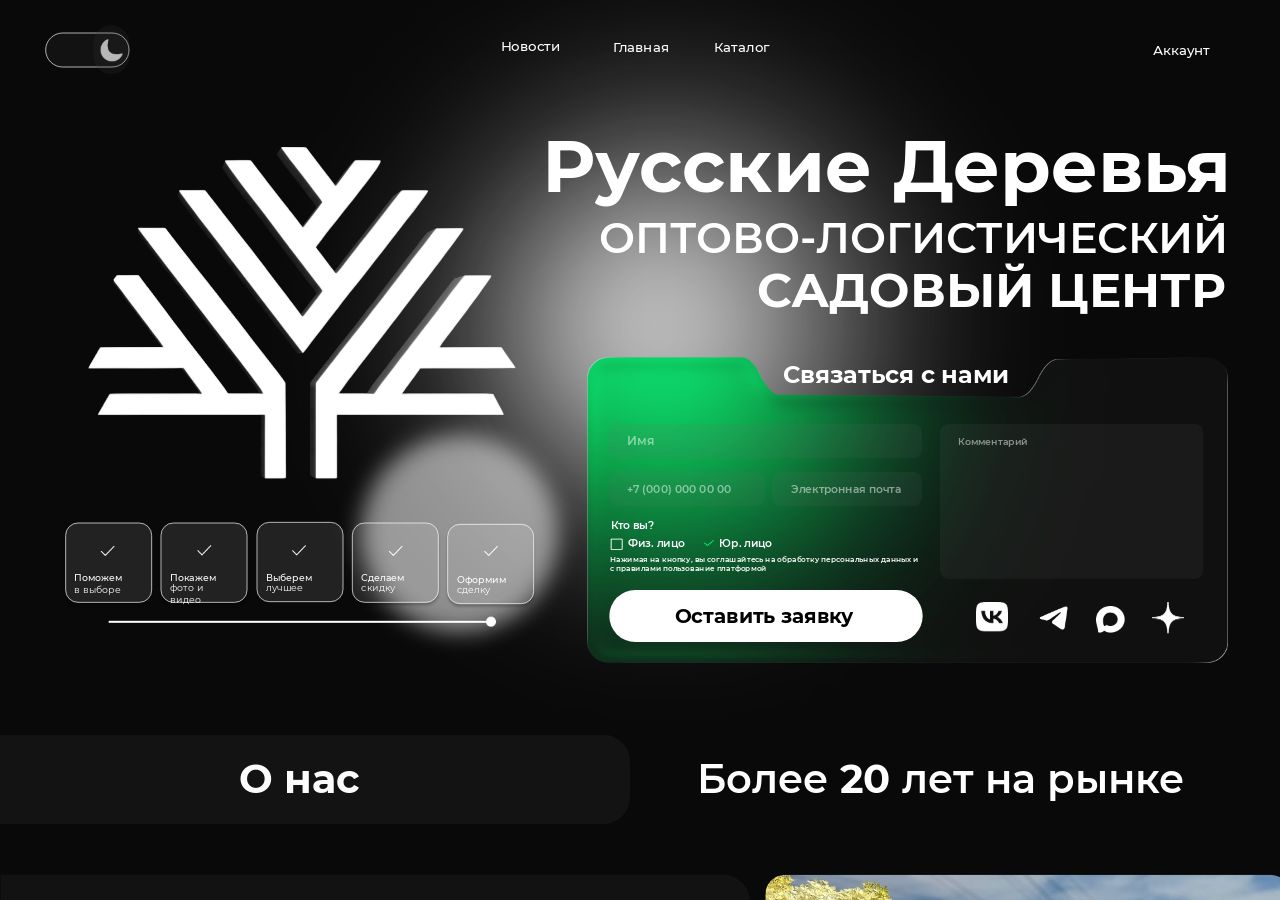
==== commit 6d02ed73: "подгонка" ====
--- a/index.html
+++ b/index.html
@@ -40,13 +40,13 @@
   height: 100%;
 }
 
-body { 
+body {
   width: 100%;
   height: 100%;
   margin: 0;
   background-color: white;
 }
-    
+
 span {
   word-break: break-word;
 }
@@ -2143,6 +2143,47 @@
 
 
   </style>
+
+  <style>
+    /* ── Viewport fit patch ─────────────────────────── */
+    html, body {
+      width: 100%;
+      height: 100%;
+      overflow: hidden;   /* outer scroll disabled */
+    }
+    .scale-root {
+      width: 1920px;
+      transform-origin: top left;
+      /* JS sets the actual scale value */
+    }
+    /* Make the inner scroll container fill the visible viewport */
+    .scroll-container {
+      height: 100vh !important;
+      overflow-y: auto !important;
+      overflow-x: hidden !important;
+    }
+    /* ─────────────────────────────────────────────── */
+  </style>
+  <script>
+    (function () {
+      function applyScale() {
+        var root = document.querySelector('.Pixso-canvas-0_1');
+        if (!root) return;
+        var designWidth = 1920;
+        var scale = window.innerWidth / designWidth;
+        root.style.width = designWidth + 'px';
+        root.style.transform = 'scale(' + scale + ')';
+        root.style.transformOrigin = 'top left';
+        // Shrink wrapper height so there's no dead space below
+        var wrapper = root.parentElement;
+        if (wrapper) {
+          wrapper.style.height = (root.scrollHeight * scale) + 'px';
+        }
+      }
+      document.addEventListener('DOMContentLoaded', applyScale);
+      window.addEventListener('resize', applyScale);
+    })();
+  </script>
 </head>
 <body>
 <div class="scroll-container">
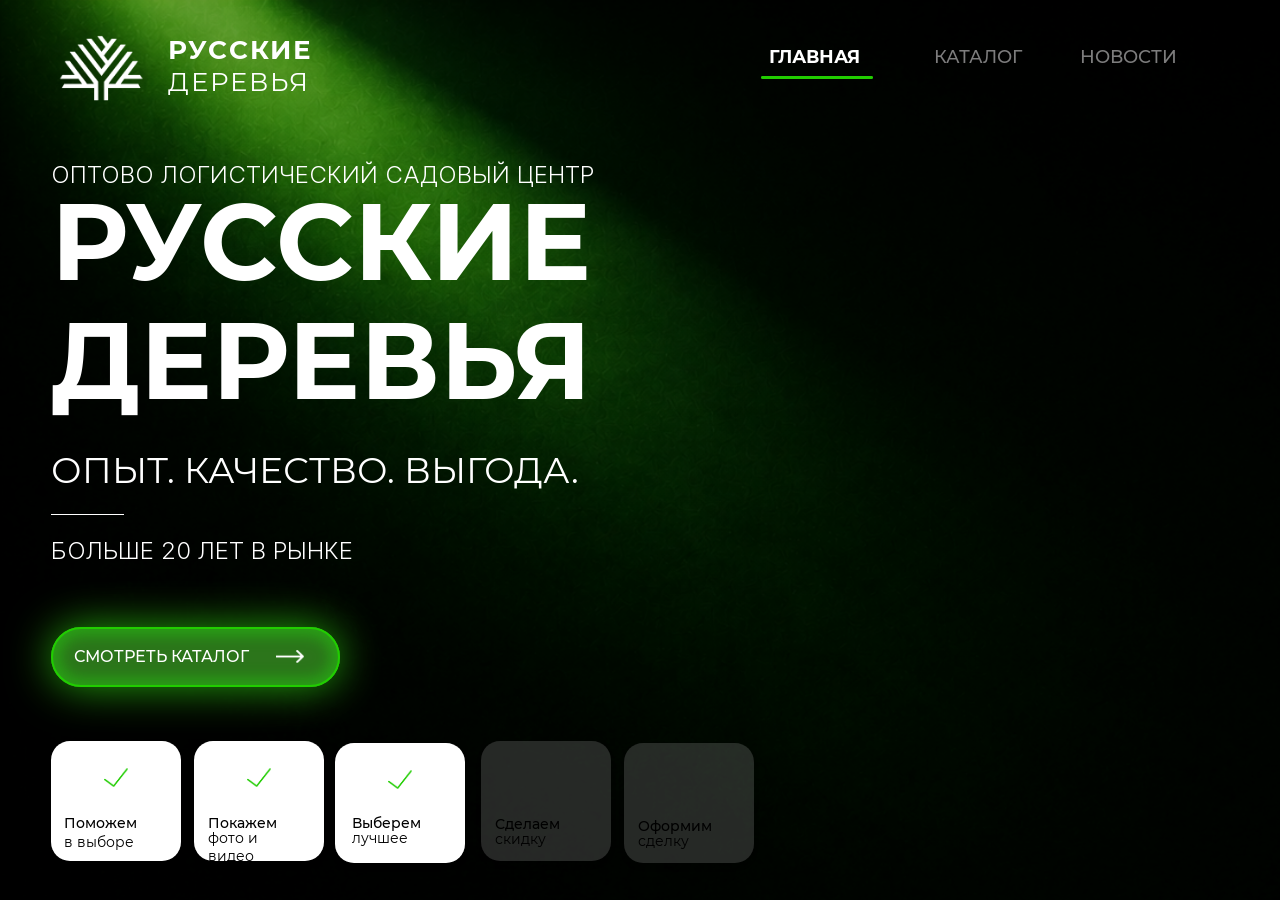
==== commit 87a8d7da: "Первая версия сайта" ====
--- a/index.html
+++ b/index.html
@@ -1,2450 +1,273 @@
-<!DOCTYPE html>
-<html lang="zh-CN">
+﻿<!DOCTYPE html>
+<html lang="ru">
 <head>
   <meta charset="UTF-8">
   <meta name="viewport" content="width=device-width, initial-scale=1.0">
-  <title>Pixso HTML</title>
+  <title>Русские Деревья</title>
   <link rel="stylesheet" href="css/font.css">
   <script src="js/animation.js"></script>
-  <style>
-
-* {
-  box-sizing: border-box;
-  margin: 0;
-  padding: 0;
-}
-
-ol,ul,menu {
-  padding-inline-start: 0;
-  list-style: none;
-}
-
-ol li::marker, ul li::before {
-  letter-spacing: 0;
-}
-
-.scroll-container > div {
-  width: 100%;
-}
-
-.container > div {
-  width: 100%;
-}
-
-.Pixso-canvas-0_1 > div {
-  width: 100%;
-}
-
-html {
-  width: 100%;
-  height: 100%;
-}
-
-body {
-  width: 100%;
-  height: 100%;
-  margin: 0;
-  background-color: white;
-}
-
-span {
-  word-break: break-word;
-}
-
-.container {
-  width: 100%;
-  height: 100%;
-}
-
-.scroll-container {
-  height: 100%;
-  width: 100%;
-  overflow: auto;
-}
-
-.Pixso-canvas-0_1 {
-  width: 100%;
-  height: 100%;
-  position: relative;
-  flex-shrink: 0;
-}
-
-.Pixso-frame-66_60 {
-  width: 100%;
-  height: 3865px;
-  overflow: hidden;
-  position: relative;
-  flex-shrink: 0;
-  background-color: rgba(9, 9, 9, 1);
-}
-
-.Pixso-group-66_75 {
-  width: 5151.61572265625px;
-  height: 5363.40185546875px;
-  position: absolute;
-  left: -1531px;
-  top: 182px;
-}
-
-.Pixso-vector-66_76 {
-  position: absolute;
-  inset: -101.14155251141553% -101.14155251141553% -101.14155251141553% -101.14155251141553% ;
-  background-image: url(./image/Ellipse_66_76.png);
-  background-size: 100% 100%;
-  background-repeat: no-repeat;
-}
-
-.vector-wrapper-66_76 {
-  position: absolute;
-  left: 3351px;
-  top: 1245px;
-  width: 876px;
-  height: 876px;
-}
-
-.Pixso-vector-66_77 {
-  position: absolute;
-  inset: -94.63470319634703% -94.63470319634703% -94.63470319634703% -94.63468926137986% ;
-  background-image: url(./image/Ellipse_66_77.png);
-  background-size: 100% 100%;
-  background-repeat: no-repeat;
-}
-
-.vector-wrapper-66_77 {
-  position: absolute;
-  left: 780.9998779296875px;
-  top: 1944px;
-  width: 876px;
-  height: 876px;
-}
-
-.Pixso-vector-66_78 {
-  position: absolute;
-  inset: -135.70432357043236% -135.70432357043236% -135.70432357043236% -135.70432357043236% ;
-  background-image: url(./image/Ellipse_66_78.png);
-  background-size: 100% 100%;
-  background-repeat: no-repeat;
-}
-
-.vector-wrapper-66_78 {
-  position: absolute;
-  left: 2167px;
-  top: 10px;
-  width: 717px;
-  height: 717px;
-}
-
-.Pixso-vector-66_79 {
-  position: absolute;
-  inset: -81.83306055646482% -81.83306055646482% -81.83306055646482% -81.83306055646482% ;
-  background-image: url(./image/Ellipse_66_79.png);
-  background-size: 100% 100%;
-  background-repeat: no-repeat;
-}
-
-.vector-wrapper-66_79 {
-  position: absolute;
-  left: 2228px;
-  top: 0px;
-  width: 611px;
-  height: 611px;
-}
-
-.Pixso-vector-66_80 {
-  position: absolute;
-  inset: -80.67796610169492% -80.67796610169492% -80.67796610169492% -80.67796610169492% ;
-  background-image: url(./image/Ellipse_66_80.png);
-  background-size: 100% 100%;
-  background-repeat: no-repeat;
-}
-
-.vector-wrapper-66_80 {
-  position: absolute;
-  left: 2368px;
-  top: 160px;
-  width: 295px;
-  height: 295px;
-}
-
-.Pixso-vector-66_81 {
-  position: absolute;
-  inset: -15.593220338983052% -15.593220338983052% -15.593220338983052% -15.593220338983052% ;
-  background-image: url(./image/Ellipse_66_81.png);
-  background-size: 100% 100%;
-  background-repeat: no-repeat;
-}
-
-.vector-wrapper-66_81 {
-  position: absolute;
-  left: 2073px;
-  top: 471px;
-  width: 295px;
-  height: 295px;
-}
-
-.Pixso-vector-66_218 {
-  position: absolute;
-  inset: -3.394930548459069% -2.159610416467326% -3.392388346457082% -2.063496107675952% ;
-  background-image: url(./image/Vector_66_218.png);
-  background-size: 100% 100%;
-  background-repeat: no-repeat;
-}
-
-.vector-wrapper-66_218 {
-  position: absolute;
-  left: 1911.5000450348025px;
-  top: 1218.2822079544483px;
-  width: 1367.4998779296875px;
-  height: 1150.957275390625px;
-}
-
-.Pixso-vector-66_210 {
-  position: absolute;
-  inset: -16.314531365097253% -1.1669366354603958% -15.415346479472717% -5.009597728822541% ;
-  background-image: url(./image/Group_66_210.png);
-  background-size: 100% 100%;
-  background-repeat: no-repeat;
-}
-
-.vector-wrapper-66_210 {
-  position: absolute;
-  left: 2617.233296287216px;
-  top: 2513.801987552474px;
-  width: 2505.14892578125px;
-  height: 2369.927490234375px;
-}
-
-.Pixso-vector-66_214 {
-  position: absolute;
-  inset: -10.745464729090285% -12.017926710743378% -11.459612562508877% -4.662297238882594% ;
-  background-image: url(./image/Group_66_214.png);
-  background-size: 100% 100%;
-  background-repeat: no-repeat;
-}
-
-.vector-wrapper-66_214 {
-  position: absolute;
-  left: 99.92172610633042px;
-  top: 3117.9719505396056px;
-  width: 2143.1865234375px;
-  height: 2263.4580078125px;
-}
-
-.Pixso-group-66_244 {
-  width: 2060px;
-  height: 474.0054626464844px;
-  position: absolute;
-  left: -14px;
-  top: 3262px;
-}
-
-.Pixso-vector-66_227 {
-  width: 2060.00390625px;
-  height: 6.005462646484375px;
-  background-image: url(./image/Line_66_227.png);
-  background-size: 100% 100%;
-  background-repeat: no-repeat;
-  position: absolute;
-  left: 0px;
-  top: -0.000091552734375px;
-}
-
-.Pixso-paragraph-66_228 {
-  font-size: 36px;
-  font-family: "Montserrat-Bold";
-  font-weight: 700;
-  color: rgba(255, 255, 255, 1);
-  width: auto;
-  height: auto;
-  position: absolute;
-  left: 546px;
-  top: 26.00546646118164px;
-  white-space: pre;
-  flex-grow: 0;
-}
-
-.Pixso-paragraph-66_229 {
-  font-size: 36px;
-  font-family: "Montserrat-Medium";
-  font-weight: 500;
-  color: rgba(255, 255, 255, 1);
-  width: auto;
-  height: auto;
-  position: absolute;
-  left: 547px;
-  top: 142.00546264648438px;
-  white-space: pre;
-  flex-grow: 0;
-}
-
-.Pixso-paragraph-66_230 {
-  font-size: 36px;
-  font-family: "Montserrat-Medium";
-  font-weight: 500;
-  color: rgba(255, 255, 255, 1);
-  width: auto;
-  height: auto;
-  position: absolute;
-  left: 546px;
-  top: 92.00546264648438px;
-  white-space: pre;
-  flex-grow: 0;
-}
-
-.Pixso-paragraph-66_231 {
-  font-size: 36px;
-  font-family: "Montserrat-Medium";
-  font-weight: 500;
-  color: rgba(255, 255, 255, 1);
-  width: auto;
-  height: auto;
-  position: absolute;
-  left: 546px;
-  top: 192.00546264648438px;
-  white-space: pre;
-  flex-grow: 0;
-}
-
-.Pixso-paragraph-66_232 {
-  font-size: 36px;
-  font-family: "Montserrat-Bold";
-  font-weight: 700;
-  color: rgba(255, 255, 255, 1);
-  width: auto;
-  height: auto;
-  position: absolute;
-  left: 1665px;
-  top: 26.00546646118164px;
-  white-space: pre;
-  flex-grow: 0;
-}
-
-.Pixso-paragraph-66_233 {
-  font-size: 18px;
-  font-family: "Montserrat-Medium";
-  font-weight: 500;
-  color: rgba(255, 255, 255, 1);
-  width: auto;
-  height: auto;
-  position: absolute;
-  left: 147px;
-  top: 452.0054626464844px;
-  white-space: pre;
-  flex-grow: 0;
-}
-
-.Pixso-paragraph-66_224 {
-  font-size: 24px;
-  font-family: "Inter-Medium";
-  font-weight: 500;
-  color: rgba(255, 255, 255, 1);
-  width: 1511px;
-  height: auto;
-  position: absolute;
-  left: 145px;
-  top: 199.00546264648438px;
-}
-
-.Pixso-paragraph-66_225 {
-  font-size: 24px;
-  font-family: "Inter-Medium";
-  font-weight: 500;
-  color: rgba(255, 255, 255, 1);
-  width: auto;
-  height: auto;
-  position: absolute;
-  left: 145px;
-  top: 257.0054626464844px;
-  white-space: pre;
-  flex-grow: 0;
-}
-
-.Pixso-paragraph-66_226 {
-  font-size: 24px;
-  font-family: "Inter-Medium";
-  font-weight: 500;
-  color: rgba(255, 255, 255, 1);
-  width: auto;
-  height: auto;
-  position: absolute;
-  left: 145px;
-  top: 228.00546264648438px;
-  white-space: pre;
-  flex-grow: 0;
-}
-
-.Pixso-paragraph-66_222 {
-  font-size: 24px;
-  font-family: "Montserrat-Bold";
-  font-weight: 700;
-  color: rgba(255, 255, 255, 1);
-  width: auto;
-  height: auto;
-  position: absolute;
-  left: 223px;
-  top: 33.00546646118164px;
-  white-space: pre;
-  flex-grow: 0;
-}
-
-.Pixso-paragraph-66_223 {
-  font-size: 36px;
-  font-family: "Montserrat-Bold";
-  font-weight: 700;
-  color: rgba(255, 255, 255, 1);
-  width: auto;
-  height: auto;
-  position: absolute;
-  left: 145px;
-  top: 148.00546264648438px;
-  white-space: pre;
-  flex-grow: 0;
-}
-
-.Pixso-rectangle-66_220 {
-  width: 78px;
-  height: 72px;
-  position: absolute;
-  left: 140px;
-  top: 2.00537109375px;
-  transform: rotateY(180deg);
-  background-size: cover;
-  background-position: center;
-  background-repeat: no-repeat;
-  background-image: url(./image/46ad3fdcf2bd15b195d9e76bb3a84d88012de6f5.png);
-}
-
-.Pixso-group-66_152 {
-  width: 1848px;
-  height: 810px;
-  position: absolute;
-  left: 72px;
-  top: 2192px;
-}
-
-.Pixso-group-66_153 {
-  width: 999px;
-  height: 356px;
-  position: absolute;
-  left: 0px;
-  top: 136px;
-}
-
-.Pixso-group-66_154 {
-  width: 999px;
-  height: 356px;
-  position: absolute;
-  left: 0px;
-  top: 0px;
-}
-
-.Pixso-paragraph-66_155 {
-  font-size: 36px;
-  font-family: "Inter-Light";
-  font-weight: 300;
-  color: rgba(255, 255, 255, 1);
-  width: 622px;
-  height: auto;
-  position: absolute;
-  left: 0px;
-  top: 136px;
-}
-
-.Pixso-paragraph-66_156 {
-  font-size: 72px;
-  font-family: "Inter-Extra Bold";
-  font-weight: 800;
-  color: rgba(255, 255, 255, 1);
-  width: 999px;
-  height: auto;
-  position: absolute;
-  left: 0px;
-  top: 0px;
-}
-
-.Pixso-group-66_157 {
-  width: 1633px;
-  height: 55px;
-  position: absolute;
-  left: 82px;
-  top: 0px;
-}
-
-.Pixso-group-66_158 {
-  width: 1633px;
-  height: 55px;
-  position: absolute;
-  left: 0px;
-  top: 0px;
-}
-
-.Pixso-paragraph-66_159 {
-  font-size: 45px;
-  font-family: "Montserrat-SemiBold";
-  font-weight: 600;
-  color: rgba(255, 255, 255, 1);
-  width: auto;
-  height: auto;
-  position: absolute;
-  left: 409px;
-  top: 0px;
-  white-space: pre;
-  flex-grow: 0;
-}
-
-.Pixso-paragraph-66_160 {
-  font-size: 45px;
-  font-family: "Montserrat-SemiBold";
-  font-weight: 600;
-  color: rgba(255, 255, 255, 1);
-  width: auto;
-  height: auto;
-  position: absolute;
-  left: 682px;
-  top: 0px;
-  white-space: pre;
-  flex-grow: 0;
-}
-
-.Pixso-paragraph-66_161 {
-  font-size: 45px;
-  font-family: "Montserrat-SemiBold";
-  font-weight: 600;
-  color: rgba(255, 255, 255, 1);
-  width: auto;
-  height: auto;
-  position: absolute;
-  left: 183px;
-  top: 0px;
-  white-space: pre;
-  flex-grow: 0;
-}
-
-.Pixso-paragraph-66_162 {
-  font-size: 45px;
-  font-family: "Montserrat-SemiBold";
-  font-weight: 600;
-  color: transparent;
-  background-clip: text;
-  width: auto;
-  height: auto;
-  position: absolute;
-  left: 0px;
-  top: 0px;
-  white-space: pre;
-  flex-grow: 0;
-  background-repeat: no-repeat;
-  background-size: 100% 100%;
-  background-position: center;
-  background-image: url("data:image/svg+xml;utf8,%3Csvg%20viewBox%3D'0%200%20126%2055'%20preserveAspectRatio%3D'none'%20xmlns%3D'http%3A%2F%2Fwww.w3.org%2F2000%2Fsvg'%3E%0A%20%20%20%20%20%20%3Cdefs%3E%0A%20%20%20%20%20%20%20%20%3ClinearGradient%20id%3D'grad'%20gradientUnits%3D'objectBoundingBox'%20x1%3D'0'%20y1%3D'0.5'%20x2%3D'1'%20y2%3D'0.5'%20gradientTransform%3D'matrix(-0.7500%2C%200.0000%2C%20-0.0000%2C%20-4.0833%2C%200.7500%2C%202.5417)'%3E%0A%20%20%20%20%20%20%20%20%20%20%3Cstop%20stop-color%3D'rgba(255%2C255%2C255%2C1)'%20offset%3D'0'%2F%3E%3Cstop%20stop-color%3D'rgba(255%2C255%2C255%2C0)'%20offset%3D'1'%2F%3E%0A%20%20%20%20%20%20%20%20%3C%2FlinearGradient%3E%0A%20%20%20%20%20%20%3C%2Fdefs%3E%0A%20%20%20%20%20%20%3Crect%20width%3D'100%25'%20height%3D'100%25'%20fill%3D'url(%23grad)'%2F%3E%0A%20%20%20%20%3C%2Fsvg%3E");
-}
-
-.Pixso-paragraph-66_163 {
-  font-size: 45px;
-  font-family: "Montserrat-SemiBold";
-  font-weight: 600;
-  color: transparent;
-  background-clip: text;
-  width: auto;
-  height: auto;
-  position: absolute;
-  left: 1444px;
-  top: 0px;
-  white-space: pre;
-  flex-grow: 0;
-  background-repeat: no-repeat;
-  background-size: 100% 100%;
-  background-position: center;
-  background-image: url("data:image/svg+xml;utf8,%3Csvg%20viewBox%3D'0%200%20189%2055'%20preserveAspectRatio%3D'none'%20xmlns%3D'http%3A%2F%2Fwww.w3.org%2F2000%2Fsvg'%3E%0A%20%20%20%20%20%20%3Cdefs%3E%0A%20%20%20%20%20%20%20%20%3ClinearGradient%20id%3D'grad'%20gradientUnits%3D'objectBoundingBox'%20x1%3D'0'%20y1%3D'0.5'%20x2%3D'1'%20y2%3D'0.5'%20gradientTransform%3D'matrix(0.7471%2C%200.0000%2C%20-0.0000%2C%209.8177%2C%200.2931%2C%20-4.4089)'%3E%0A%20%20%20%20%20%20%20%20%20%20%3Cstop%20stop-color%3D'rgba(255%2C255%2C255%2C1)'%20offset%3D'0'%2F%3E%3Cstop%20stop-color%3D'rgba(255%2C255%2C255%2C0)'%20offset%3D'1'%2F%3E%0A%20%20%20%20%20%20%20%20%3C%2FlinearGradient%3E%0A%20%20%20%20%20%20%3C%2Fdefs%3E%0A%20%20%20%20%20%20%3Crect%20width%3D'100%25'%20height%3D'100%25'%20fill%3D'url(%23grad)'%2F%3E%0A%20%20%20%20%3C%2Fsvg%3E");
-}
-
-.Pixso-paragraph-66_164 {
-  font-size: 45px;
-  font-family: "Montserrat-SemiBold";
-  font-weight: 600;
-  color: rgba(255, 255, 255, 1);
-  width: auto;
-  height: auto;
-  position: absolute;
-  left: 851px;
-  top: 0px;
-  white-space: pre;
-  flex-grow: 0;
-}
-
-.Pixso-paragraph-66_165 {
-  font-size: 45px;
-  font-family: "Montserrat-SemiBold";
-  font-weight: 600;
-  color: rgba(255, 255, 255, 1);
-  width: auto;
-  height: auto;
-  position: absolute;
-  left: 1083px;
-  top: 0px;
-  white-space: pre;
-  flex-grow: 0;
-}
-
-.Pixso-rectangle-66_168 {
-  width: 1149px;
-  height: 101px;
-  position: absolute;
-  left: 699px;
-  top: 136px;
-  border-radius: 40px 0px 0px 40px;
-  background-color: rgba(196, 196, 196, 0.05000000074505806);
-}
-
-.Pixso-paragraph-66_221 {
-  font-size: 24px;
-  font-family: "Montserrat-Bold";
-  font-weight: 700;
-  color: rgba(255, 255, 255, 1);
-  width: auto;
-  height: auto;
-  position: absolute;
-  left: 837px;
-  top: 169px;
-  white-space: pre;
-  flex-grow: 0;
-}
-
-.Pixso-rectangle-66_219 {
-  width: 78px;
-  height: 72px;
-  position: absolute;
-  left: 729px;
-  top: 136px;
-  transform: rotateY(180deg);
-  background-size: cover;
-  background-position: center;
-  background-repeat: no-repeat;
-  background-image: url(./image/46ad3fdcf2bd15b195d9e76bb3a84d88012de6f5.png);
-}
-
-.Pixso-group-77_4 {
-  width: 1026px;
-  height: 240px;
-  position: absolute;
-  left: 816px;
-  top: 148px;
-}
-
-.Pixso-group-77_43 {
-  width: 298px;
-  height: 71px;
-  position: absolute;
-  left: 0px;
-  top: 144px;
-}
-
-.Pixso-rectangle-77_42 {
-  width: 298px;
-  height: 71px;
-  position: absolute;
-  left: 0px;
-  top: 0px;
-  border-radius: 17px 17px 17px 17px;
-  background-color: rgba(196, 196, 196, 0.10000000149011612);
-}
-
-.Pixso-text-77_1 {
-  font-size: 30px;
-  font-family: "Inter-Regular";
-  font-weight: Regular;
-  color: rgba(255, 255, 255, 1);
-  width: 271px;
-  height: 38px;
-  position: absolute;
-  left: 25px;
-  top: 17px;
-}
-
-.Pixso-paragraph-77_1_0 {
-  line-height: 36.30681610107422px;
-  position: relative;
-  flex-shrink: 0;
-}
-
-.Pixso-span-77_1_0_1 {
-  font-size: 30px;
-  font-family: "Inter-Regular";
-  font-weight: 400;
-  color: rgba(255, 255, 255, 1);
-  position: relative;
-  flex-shrink: 0;
-}
-
-.Pixso-span-77_1_0_2 {
-  font-size: 30px;
-  font-family: "Inter-Bold";
-  font-weight: 700;
-  color: rgba(255, 255, 255, 1);
-  position: relative;
-  flex-shrink: 0;
-}
-
-.Pixso-group-77_17 {
-  width: 662px;
-  height: 122px;
-  position: absolute;
-  left: 364px;
-  top: 118px;
-}
-
-.Pixso-group-77_20 {
-  width: 200px;
-  height: 120px;
-  position: absolute;
-  left: 0px;
-  top: 0px;
-}
-
-.Pixso-rectangle-77_15 {
-  width: 196px;
-  height: 55px;
-  position: absolute;
-  left: 0px;
-  top: 0px;
-  border-radius: 17px 17px 17px 17px;
-  background-color: rgba(196, 196, 196, 0.10000000149011612);
-}
-
-.Pixso-paragraph-77_16 {
-  font-size: 24px;
-  font-family: "Montserrat-Bold";
-  font-weight: 700;
-  color: rgba(255, 255, 255, 1);
-  width: 109px;
-  height: auto;
-  position: absolute;
-  left: 48px;
-  top: 13px;
-}
-
-.Pixso-paragraph-77_28 {
-  font-size: 30px;
-  font-family: "Inter-Bold";
-  font-weight: 700;
-  color: rgba(255, 255, 255, 1);
-  width: 196px;
-  height: 47px;
-  position: absolute;
-  left: 4px;
-  top: 73px;
-}
-
-.Pixso-group-77_21 {
-  width: 200px;
-  height: 120px;
-  position: absolute;
-  left: 226px;
-  top: 0px;
-}
-
-.Pixso-paragraph-77_23 {
-  font-size: 24px;
-  font-family: "Montserrat-Bold";
-  font-weight: 700;
-  color: rgba(255, 255, 255, 1);
-  width: auto;
-  height: auto;
-  position: absolute;
-  left: 50%;
-  top: 13px;
-  transform: translateX(calc(-50% + 0px));
-  white-space: pre;
-  flex-grow: 0;
-}
-
-.Pixso-paragraph-77_31 {
-  font-size: 30px;
-  font-family: "Inter-Bold";
-  font-weight: 700;
-  color: rgba(255, 255, 255, 1);
-  width: 200px;
-  height: 47px;
-  position: absolute;
-  left: 0px;
-  top: 73px;
-}
-
-.Pixso-rectangle-77_29 {
-  width: 200px;
-  height: 55px;
-  position: absolute;
-  left: 50%;
-  top: 0px;
-  transform: translateX(calc(-50% + 0px));
-  border-radius: 17px 17px 17px 17px;
-  background-color: rgba(196, 196, 196, 0.10000000149011612);
-}
-
-.Pixso-group-77_32 {
-  width: 210px;
-  height: 122px;
-  position: absolute;
-  left: 452px;
-  top: 0px;
-}
-
-.Pixso-paragraph-77_33 {
-  font-size: 24px;
-  font-family: "Montserrat-Bold";
-  font-weight: 700;
-  color: rgba(255, 255, 255, 1);
-  width: auto;
-  height: auto;
-  position: absolute;
-  left: 50%;
-  top: 13px;
-  transform: translateX(calc(-50% + -4.5px));
-  white-space: pre;
-  flex-grow: 0;
-}
-
-.Pixso-rectangle-77_34 {
-  width: 200px;
-  height: 55px;
-  position: absolute;
-  left: 50%;
-  top: 0px;
-  transform: translateX(calc(-50% + -5px));
-  border-radius: 17px 17px 17px 17px;
-  background-color: rgba(196, 196, 196, 0.10000000149011612);
-}
-
-.Pixso-paragraph-77_35 {
-  font-size: 30px;
-  font-family: "Inter-Bold";
-  font-weight: 700;
-  color: rgba(255, 255, 255, 1);
-  width: 200px;
-  height: 47px;
-  position: absolute;
-  left: 10px;
-  top: 75px;
-}
-
-.Pixso-paragraph-66_176 {
-  font-size: 59px;
-  font-family: "Montserrat-Bold";
-  font-weight: 700;
-  color: rgba(255, 255, 255, 1);
-  width: auto;
-  height: auto;
-  position: absolute;
-  left: 469px;
-  top: 0px;
-  white-space: pre;
-  flex-grow: 0;
-}
-
-.Pixso-text-66_181 {
-  font-size: 36px;
-  font-family: "Inter-Medium";
-  font-weight: Medium;
-  text-align: center;
-  color: rgba(255, 255, 255, 1);
-  width: 961px;
-  height: auto;
-  position: absolute;
-  left: 383px;
-  top: 634px;
-  opacity: 0.4099999964237213;
-}
-
-.Pixso-paragraph-66_181_0 {
-  line-height: 43.56818389892578px;
-  position: relative;
-  flex-shrink: 0;
-}
-
-.Pixso-span-66_181_0_1 {
-  font-size: 36px;
-  font-family: "Inter-Light";
-  font-weight: 500;
-  color: rgba(255, 255, 255, 1);
-  position: relative;
-  flex-shrink: 0;
-}
-
-.Pixso-span-66_181_0_2 {
-  font-size: 36px;
-  font-family: "Inter-Bold";
-  font-weight: 300;
-  color: rgba(255, 255, 255, 1);
-  position: relative;
-  flex-shrink: 0;
-}
-
-.Pixso-span-66_181_0_3 {
-  font-size: 36px;
-  font-family: "Inter-Light";
-  font-weight: 700;
-  color: rgba(255, 255, 255, 1);
-  position: relative;
-  flex-shrink: 0;
-}
-
-.Pixso-paragraph-66_181_1 {
-  line-height: 43.56818389892578px;
-  position: relative;
-  flex-shrink: 0;
-}
-
-.Pixso-group-66_177 {
-  width: 1949px;
-  height: 981px;
-  position: absolute;
-  left: -14px;
-  top: 1102px;
-}
-
-.Pixso-group-66_178 {
-  width: 960px;
-  height: 474px;
-  position: absolute;
-  left: 86px;
-  top: 30px;
-}
-
-.Pixso-paragraph-66_179 {
-  font-size: 60px;
-  font-family: "Montserrat-Bold";
-  font-weight: 700;
-  color: rgba(255, 255, 255, 1);
-  width: auto;
-  height: auto;
-  position: absolute;
-  left: 286px;
-  top: 0px;
-  white-space: pre;
-  flex-grow: 0;
-}
-
-.Pixso-text-66_180 {
-  font-size: 36px;
-  font-family: "Inter-Light";
-  font-weight: Light;
-  color: rgba(255, 255, 255, 1);
-  width: 960px;
-  height: auto;
-  position: absolute;
-  left: 0px;
-  top: 254px;
-}
-
-.Pixso-paragraph-66_180_0 {
-  line-height: 43.56818389892578px;
-  position: relative;
-  flex-shrink: 0;
-}
-
-.Pixso-span-66_180_0_1 {
-  font-size: 36px;
-  font-family: "Inter-Light";
-  font-weight: 300;
-  color: rgba(255, 255, 255, 1);
-  white-space: pre-wrap;
-  position: relative;
-  flex-shrink: 0;
-}
-
-.Pixso-paragraph-66_180_1 {
-  line-height: 43.56818389892578px;
-  position: relative;
-  flex-shrink: 0;
-}
-
-.Pixso-span-66_180_1_1 {
-  font-size: 36px;
-  font-family: "Inter-Light";
-  font-weight: 300;
-  color: rgba(255, 255, 255, 1);
-  position: relative;
-  flex-shrink: 0;
-}
-
-.Pixso-paragraph-66_180_2 {
-  line-height: 43.56818389892578px;
-  position: relative;
-  flex-shrink: 0;
-}
-
-.Pixso-span-66_180_2_1 {
-  font-size: 36px;
-  font-family: "Inter-Light";
-  font-weight: 300;
-  color: rgba(255, 255, 255, 1);
-  position: relative;
-  flex-shrink: 0;
-}
-
-.Pixso-paragraph-66_180_3 {
-  line-height: 43.56818389892578px;
-  position: relative;
-  flex-shrink: 0;
-}
-
-.Pixso-span-66_180_3_1 {
-  font-size: 36px;
-  font-family: "Inter-Light";
-  font-weight: 300;
-  color: rgba(255, 255, 255, 1);
-  white-space: pre-wrap;
-  position: relative;
-  flex-shrink: 0;
-}
-
-.Pixso-paragraph-66_180_4 {
-  line-height: 43.56818389892578px;
-  position: relative;
-  flex-shrink: 0;
-}
-
-.Pixso-span-66_180_4_1 {
-  font-size: 36px;
-  font-family: "Inter-Light";
-  font-weight: 300;
-  color: rgba(255, 255, 255, 1);
-  position: relative;
-  flex-shrink: 0;
-}
-
-.Pixso-rectangle-66_183 {
-  width: 959px;
-  height: 134px;
-  position: absolute;
-  left: 0px;
-  top: 0px;
-  border-radius: 0px 40px 40px 0px;
-  background-color: rgba(196, 196, 196, 0.05000000074505806);
-}
-
-.Pixso-vector-66_236 {
-  width: 1124px;
-  height: 771px;
-  background-image: url(./image/Vector_66_236.png);
-  background-size: 100% 100%;
-  background-repeat: no-repeat;
-  position: absolute;
-  left: 15px;
-  top: 210px;
-}
-
-.Pixso-text-66_184 {
-  font-size: 60px;
-  font-family: "Montserrat-SemiBold";
-  font-weight: SemiBold;
-  color: rgba(255, 255, 255, 1);
-  width: 765px;
-  height: auto;
-  position: absolute;
-  left: 1059px;
-  top: 30px;
-}
-
-.Pixso-paragraph-66_184_0 {
-  line-height: 73.13999938964844px;
-  position: relative;
-  flex-shrink: 0;
-}
-
-.Pixso-span-66_184_0_1 {
-  font-size: 60px;
-  font-family: "Montserrat-SemiBold";
-  font-weight: 600;
-  color: rgba(255, 255, 255, 1);
-  position: relative;
-  flex-shrink: 0;
-}
-
-.Pixso-span-66_184_0_2 {
-  font-size: 60px;
-  font-family: "Montserrat-Bold";
-  font-weight: 700;
-  color: rgba(255, 255, 255, 1);
-  position: relative;
-  flex-shrink: 0;
-}
-
-.Pixso-span-66_184_0_3 {
-  font-size: 60px;
-  font-family: "Montserrat-SemiBold";
-  font-weight: 600;
-  color: rgba(255, 255, 255, 1);
-  position: relative;
-  flex-shrink: 0;
-}
-
-.Pixso-rectangle-66_234 {
-  width: 787px;
-  height: 771px;
-  position: absolute;
-  left: 1162px;
-  top: 210px;
-  border-radius: 30px 30px 30px 30px;
-  background-size: cover;
-  background-position: center;
-  background-repeat: no-repeat;
-  background-image: url(./image/918bb360aaa4881b71584ae9d96f592a1cf0de2f.png);
-}
-
-.Pixso-group-66_256 {
-  width: 1085.6083984375px;
-  height: 232.61289978027344px;
-  position: absolute;
-  left: 138.39154052734375px;
-  top: 652.3870849609375px;
-}
-
-.Pixso-group-66_255 {
-  width: 188.26602172851562px;
-  height: 232.61289978027344px;
-  position: absolute;
-  left: 0px;
-  top: 0px;
-}
-
-.Pixso-vector-66_253 {
-  width: 188.26605224609375px;
-  height: 232.6129150390625px;
-  background-image: url(./image/Vector_66_253.png);
-  background-size: 100% 100%;
-  background-repeat: no-repeat;
-  position: absolute;
-  left: 0px;
-  top: 0px;
-}
-
-.Pixso-paragraph-66_254 {
-  font-size: 103px;
-  font-family: "Montserrat-ExtraBold";
-  font-weight: 800;
-  text-align: center;
-  color: rgba(0, 0, 0, 1);
-  width: auto;
-  height: auto;
-  position: absolute;
-  left: 46.60845947265625px;
-  top: 85.613037109375px;
-  white-space: pre;
-  flex-grow: 0;
-}
-
-.Pixso-paragraph-66_258 {
-  font-size: 60px;
-  font-family: "Montserrat-Light";
-  font-weight: 300;
-  text-align: center;
-  color: rgba(255, 255, 255, 1);
-  width: 832px;
-  height: auto;
-  position: absolute;
-  left: 253.60845947265625px;
-  top: 93.6129150390625px;
-}
-
-.Pixso-group-66_185 {
-  width: 1774px;
-  height: 73px;
-  position: absolute;
-  left: 68px;
-  top: 38px;
-}
-
-.Pixso-group-66_186 {
-  width: 190px;
-  height: 65px;
-  position: absolute;
-  left: 1584px;
-  top: 4px;
-}
-
-.Pixso-rectangle-66_187 {
-  width: 190px;
-  height: 65px;
-  position: absolute;
-  left: 0px;
-  top: 0px;
-  border-radius: 69px 69px 69px 69px;
-  background-color: rgba(14, 15, 13, 0);
-}
-
-.Pixso-paragraph-66_188 {
-  font-size: 20px;
-  font-family: "Montserrat-Medium";
-  font-weight: 500;
-  color: rgba(255, 255, 255, 1);
-  width: auto;
-  height: auto;
-  position: absolute;
-  left: 77px;
-  top: 21px;
-  white-space: pre;
-  flex-grow: 0;
-}
-
-.Pixso-vector-66_189 {
-  width: 24px;
-  height: 36.5px;
-  background-image: url(./image/Group_66_189.png);
-  background-size: 100% 100%;
-  background-repeat: no-repeat;
-  position: absolute;
-  left: 31px;
-  top: 15px;
-}
-
-.Pixso-group-66_192 {
-  width: 517px;
-  height: 65px;
-  position: absolute;
-  left: 632px;
-  top: 0px;
-}
-
-.Pixso-rectangle-66_193 {
-  width: 517px;
-  height: 65px;
-  position: absolute;
-  left: 0px;
-  top: 0px;
-  border-radius: 69px 69px 69px 69px;
-  background-color: rgba(14, 15, 13, 0);
-}
-
-.Pixso-paragraph-66_194 {
-  font-size: 20px;
-  font-family: "Montserrat-Medium";
-  font-weight: 500;
-  color: rgba(255, 255, 255, 1);
-  width: auto;
-  height: auto;
-  position: absolute;
-  left: 371px;
-  top: 21px;
-  white-space: pre;
-  flex-grow: 0;
-}
-
-.Pixso-paragraph-66_195 {
-  font-size: 20px;
-  font-family: "Montserrat-Medium";
-  font-weight: 500;
-  color: rgba(255, 255, 255, 1);
-  width: auto;
-  height: auto;
-  position: absolute;
-  left: 51px;
-  top: 19px;
-  white-space: pre;
-  flex-grow: 0;
-}
-
-.Pixso-paragraph-66_196 {
-  font-size: 20px;
-  font-family: "Montserrat-Medium";
-  font-weight: 500;
-  color: rgba(255, 255, 255, 1);
-  width: auto;
-  height: auto;
-  position: absolute;
-  left: 219px;
-  top: 21px;
-  white-space: pre;
-  flex-grow: 0;
-}
-
-.Pixso-group-66_197 {
-  width: 126px;
-  height: 73px;
-  position: absolute;
-  left: 0px;
-  top: 0px;
-}
-
-.Pixso-vector-66_242 {
-  width: 33.1153564453125px;
-  height: 33.60009765625px;
-  background-image: url(./image/Vector_66_242.png);
-  background-size: 100% 100%;
-  background-repeat: no-repeat;
-  position: absolute;
-  left: 83.19230651855469px;
-  top: 20.599998474121094px;
-}
-
-.Pixso-rectangle-66_243 {
-  width: 100%;
-  height: 100%;
-  position: relative;
-  border-radius: 71px 71px 71px 71px;
-  background-color: rgba(55, 55, 55, 0.20000000298023224);
-}
-
-.stroke-wrapper-66_243 {
-  position: absolute;
-  left: 0px;
-  top: 11px;
-  width: 126px;
-  height: 52px;
-}
-
-.stroke-66_243 {
-  position: absolute;
-  inset: 0px;
-  border-radius: 71px 71px 71px 71px;
-  pointer-events: none;
-  border-width: 1px 1px 1px 1px;
-  border-style: solid;
-  box-sizing: border-box;
-  border-color: rgba(255, 255, 255, 1);
-}
-
-.Pixso-rectangle-66_199 {
-  width: 54px;
-  height: 73px;
-  position: absolute;
-  left: 72px;
-  top: 0px;
-  border-radius: 71px 71px 71px 71px;
-  background-color: rgba(55, 55, 55, 0.20000000298023224);
-}
-
-.Pixso-group-77_52 {
-  width: 1852px;
-  height: 925px;
-  position: absolute;
-  left: 8px;
-  top: 69px;
-}
-
-.Pixso-group-77_53 {
-  width: 1047px;
-  height: 296px;
-  position: absolute;
-  left: 805px;
-  top: 113px;
-}
-
-.Pixso-paragraph-77_54 {
-  font-size: 110px;
-  font-family: "Montserrat-Bold";
-  font-weight: 700;
-  color: rgba(255, 255, 255, 1);
-  width: auto;
-  height: auto;
-  position: absolute;
-  left: 0px;
-  top: 0px;
-  white-space: pre;
-  flex-grow: 0;
-}
-
-.Pixso-paragraph-77_55 {
-  font-size: 64px;
-  font-family: "Montserrat-SemiBold";
-  font-weight: 600;
-  color: rgba(255, 255, 255, 1);
-  width: auto;
-  height: auto;
-  position: absolute;
-  left: 86px;
-  top: 136px;
-  white-space: pre;
-  flex-grow: 0;
-}
-
-.Pixso-paragraph-77_56 {
-  font-size: 72px;
-  font-family: "Montserrat-Bold";
-  font-weight: 700;
-  color: rgba(255, 255, 255, 1);
-  width: auto;
-  height: auto;
-  position: absolute;
-  left: 322px;
-  top: 208px;
-  white-space: pre;
-  flex-grow: 0;
-}
-
-.Pixso-group-77_57 {
-  width: 961px;
-  height: 458px;
-  position: absolute;
-  left: 873px;
-  top: 467px;
-}
-
-.Pixso-vector-77_58 {
-  position: absolute;
-  inset: 0% 0% 0% 0% ;
-  background-image: url(./image/Vector_77_58.png);
-  background-size: 100% 100%;
-  background-repeat: no-repeat;
-}
-
-.vector-wrapper-77_58 {
-  position: absolute;
-  left: 0px;
-  top: 0px;
-  width: 961px;
-  height: 458px;
-}
-
-.Pixso-group-77_59 {
-  width: 314px;
-  height: 51px;
-  position: absolute;
-  left: 32px;
-  top: 172px;
-}
-
-.Pixso-rectangle-77_61 {
-  width: 235px;
-  height: 51px;
-  position: absolute;
-  left: 0px;
-  top: 0px;
-  border-radius: 13px 13px 13px 13px;
-  background-color: rgba(107, 107, 107, 0.10999999940395355);
-}
-
-.Pixso-paragraph-77_62 {
-  font-size: 16px;
-  font-family: "Montserrat-SemiBold";
-  font-weight: 600;
-  color: rgba(255, 255, 255, 1);
-  width: 287px;
-  height: 32px;
-  position: absolute;
-  left: 27px;
-  top: 16px;
-  opacity: 0.5;
-}
-
-.Pixso-group-77_63 {
-  width: 470px;
-  height: 51px;
-  position: absolute;
-  left: 32px;
-  top: 100px;
-}
-
-.Pixso-rectangle-77_65 {
-  width: 470px;
-  height: 51px;
-  position: absolute;
-  left: 0px;
-  top: 0px;
-  border-radius: 13px 13px 13px 13px;
-  background-color: rgba(107, 107, 107, 0.10999999940395355);
-}
-
-.Pixso-paragraph-77_66 {
-  font-size: 18px;
-  font-family: "Montserrat-SemiBold";
-  font-weight: 600;
-  color: rgba(255, 255, 255, 0.5);
-  width: 59px;
-  height: 30px;
-  position: absolute;
-  left: 27px;
-  top: 15px;
-}
-
-.Pixso-group-77_67 {
-  width: 744px;
-  height: 78px;
-  position: absolute;
-  left: 33px;
-  top: 349px;
-}
-
-.Pixso-rectangle-77_68 {
-  width: 470px;
-  height: 78px;
-  position: absolute;
-  left: 0px;
-  top: 0px;
-  border-radius: 172px 172px 172px 172px;
-  background-color: rgba(255, 255, 255, 1);
-}
-
-.Pixso-paragraph-77_69 {
-  font-size: 30px;
-  font-family: "Montserrat-Bold";
-  font-weight: 700;
-  color: rgba(0, 0, 0, 1);
-  width: 646px;
-  height: auto;
-  position: absolute;
-  left: 98px;
-  top: 20px;
-}
-
-.Pixso-group-77_70 {
-  width: 225px;
-  height: 51px;
-  position: absolute;
-  left: 277px;
-  top: 172px;
-}
-
-.Pixso-rectangle-77_71 {
-  width: 225px;
-  height: 51px;
-  position: absolute;
-  left: 0px;
-  top: 0px;
-  border-radius: 13px 13px 13px 13px;
-}
-
-.Pixso-rectangle-77_72 {
-  width: 225px;
-  height: 51px;
-  position: absolute;
-  left: 0px;
-  top: 0px;
-  border-radius: 13px 13px 13px 13px;
-  background-color: rgba(107, 107, 107, 0.10999999940395355);
-}
-
-.Pixso-paragraph-77_73 {
-  font-size: 16px;
-  font-family: "Montserrat-SemiBold";
-  font-weight: 600;
-  color: rgba(255, 255, 255, 0.5);
-  width: auto;
-  height: auto;
-  position: absolute;
-  left: 29px;
-  top: 16px;
-  white-space: pre;
-  flex-grow: 0;
-}
-
-.Pixso-group-77_74 {
-  width: 470px;
-  height: 109.8851318359375px;
-  position: absolute;
-  left: 34px;
-  top: 213px;
-}
-
-.Pixso-paragraph-77_75 {
-  font-size: 16px;
-  font-family: "Montserrat-SemiBold";
-  font-weight: 600;
-  color: rgba(255, 255, 255, 1);
-  width: auto;
-  height: auto;
-  position: absolute;
-  left: 1px;
-  top: 28.8851318359375px;
-  white-space: pre;
-  flex-grow: 0;
-}
-
-.Pixso-vector-77_76 {
-  width: 3.19%;
-  height: 8.45%;
-  background-image: url(./image/Vector_77_76.png);
-  background-size: 100% 100%;
-  background-repeat: no-repeat;
-  position: absolute;
-  left: 30%;
-  right: 66.81%;
-  top: 55.41%;
-  bottom: 36.14%;
-}
-
-.Pixso-vector-77_77 {
-  width: 3.83%;
-  height: 15.21%;
-  background-image: url(./image/Vector_77_77.png);
-  background-size: 100% 100%;
-  background-repeat: no-repeat;
-  position: absolute;
-  left: 0.21%;
-  right: 95.96%;
-  top: 53.59%;
-  bottom: 31.2%;
-}
-
-.Pixso-frame-77_78 {
-  width: 5.11%;
-  height: 20.28%;
-  overflow: hidden;
-  position: absolute;
-  left: 31.91%;
-  right: 62.98%;
-  top: 0%;
-  bottom: 79.72%;
-}
-
-.Pixso-paragraph-77_79 {
-  font-size: 16px;
-  font-family: "Montserrat-SemiBold";
-  font-weight: 600;
-  color: rgba(255, 255, 255, 1);
-  width: auto;
-  height: auto;
-  position: absolute;
-  left: 27px;
-  top: 56.8851318359375px;
-  white-space: pre;
-  flex-grow: 0;
-}
-
-.Pixso-paragraph-77_80 {
-  font-size: 16px;
-  font-family: "Montserrat-SemiBold";
-  font-weight: 600;
-  color: rgba(255, 255, 255, 1);
-  width: auto;
-  height: auto;
-  position: absolute;
-  left: 164px;
-  top: 56.8851318359375px;
-  white-space: pre;
-  flex-grow: 0;
-}
-
-.Pixso-paragraph-77_81 {
-  font-size: 11px;
-  font-family: "Montserrat-SemiBold";
-  font-weight: 600;
-  color: rgba(255, 255, 255, 1);
-  width: 470px;
-  height: auto;
-  position: absolute;
-  left: 0px;
-  top: 82.8851318359375px;
-}
-
-.Pixso-paragraph-77_82 {
-  font-size: 36px;
-  font-family: "Montserrat-Bold";
-  font-weight: 700;
-  color: rgba(255, 255, 255, 1);
-  width: auto;
-  height: auto;
-  position: absolute;
-  left: 293px;
-  top: 4px;
-  white-space: pre;
-  flex-grow: 0;
-}
-
-.Pixso-group-77_83 {
-  width: 395px;
-  height: 232px;
-  position: absolute;
-  left: 529px;
-  top: 100px;
-}
-
-.Pixso-rectangle-77_85 {
-  width: 395px;
-  height: 232px;
-  position: absolute;
-  left: 0px;
-  top: 0px;
-  border-radius: 13px 13px 13px 13px;
-  background-color: rgba(107, 107, 107, 0.10999999940395355);
-}
-
-.Pixso-paragraph-77_86 {
-  font-size: 14px;
-  font-family: "Montserrat-SemiBold";
-  font-weight: 600;
-  color: rgba(255, 255, 255, 0.5);
-  width: 105px;
-  height: 18.64285659790039px;
-  position: absolute;
-  left: 27px;
-  top: 17.60714340209961px;
-}
-
-.Pixso-group-77_87 {
-  width: 312px;
-  height: 54px;
-  position: absolute;
-  left: 583px;
-  top: 364px;
-}
-
-.Pixso-vector-77_88 {
-  width: 13.78%;
-  height: 73.94%;
-  background-image: url(./image/Vector_77_88.png);
-  background-size: 100% 100%;
-  background-repeat: no-repeat;
-  position: absolute;
-  left: 57.69%;
-  right: 28.53%;
-  top: 16.67%;
-  bottom: 9.39%;
-}
-
-.Pixso-rectangle-77_89 {
-  width: 48px;
-  height: 47px;
-  position: absolute;
-  left: 264px;
-  top: 3px;
-  background-size: cover;
-  background-position: center;
-  background-repeat: no-repeat;
-  background-image: url(./image/01f536326e97acf7660b4c45bc4195809a857167.png);
-}
-
-.Pixso-rectangle-77_90 {
-  width: 55px;
-  height: 54px;
-  position: absolute;
-  left: 89px;
-  top: 0px;
-  background-size: cover;
-  background-position: center;
-  background-repeat: no-repeat;
-  background-image: url(./image/8e1a92168eefec5b6b3a7997eee327a55614ec04.png);
-}
-
-.Pixso-vector-77_91 {
-  width: 15.38%;
-  height: 80.82%;
-  background-image: url(./image/Vector_77_91.png);
-  background-size: 100% 100%;
-  background-repeat: no-repeat;
-  position: absolute;
-  left: 0%;
-  right: 84.62%;
-  top: 5.56%;
-  bottom: 13.62%;
-}
-
-.Pixso-group-77_92 {
-  width: 703px;
-  height: 141.9991455078125px;
-  position: absolute;
-  left: 90px;
-  top: 714px;
-}
-
-.Pixso-group-77_93 {
-  width: 130px;
-  height: 120px;
-  position: absolute;
-  left: 430px;
-  top: 1px;
-}
-
-.Pixso-rectangle-77_94 {
-  width: 100%;
-  height: 100%;
-  position: relative;
-  border-radius: 19px 19px 19px 19px;
-  box-shadow: 0px 4px 4px 0px rgba(0, 0, 0, 0.25) ;
-  background-color: rgba(255, 255, 255, 0.10000000149011612);
-}
-
-.stroke-wrapper-77_94 {
-  position: absolute;
-  left: 0px;
-  top: 0px;
-  width: 130px;
-  height: 120px;
-}
-
-.stroke-77_94 {
-  position: absolute;
-  inset: 0px;
-  border-radius: 19px 19px 19px 19px;
-  pointer-events: none;
-  border-width: 1px 1px 1px 1px;
-  border-style: solid;
-  box-sizing: border-box;
-  border-color: rgba(255, 255, 255, 1);
-}
-
-.Pixso-vector-77_95 {
-  width: 18.46%;
-  height: 18.58%;
-  background-image: url(./image/Frame_77_95.png);
-  background-size: 100% 100%;
-  background-repeat: no-repeat;
-  position: absolute;
-  left: 40.77%;
-  right: 40.77%;
-  top: 25.83%;
-  bottom: 55.59%;
-}
-
-.Pixso-paragraph-77_97 {
-  font-size: 14px;
-  font-family: "Montserrat-Medium";
-  font-weight: 500;
-  color: rgba(255, 255, 255, 1);
-  width: auto;
-  height: auto;
-  position: absolute;
-  left: 14px;
-  top: 74px;
-  white-space: pre;
-  flex-grow: 0;
-}
-
-.Pixso-paragraph-77_98 {
-  font-size: 14px;
-  font-family: "Montserrat-Regular";
-  font-weight: 400;
-  color: rgba(255, 255, 255, 1);
-  width: auto;
-  height: auto;
-  position: absolute;
-  left: 14px;
-  top: 89px;
-  white-space: pre;
-  flex-grow: 0;
-}
-
-.Pixso-group-77_99 {
-  width: 130px;
-  height: 120px;
-  position: absolute;
-  left: 143px;
-  top: 1px;
-}
-
-.Pixso-rectangle-77_100 {
-  width: 100%;
-  height: 100%;
-  position: relative;
-  border-radius: 19px 19px 19px 19px;
-  box-shadow: 0px 4px 4px 0px rgba(0, 0, 0, 0.25) ;
-  background-color: rgba(255, 255, 255, 0.10000000149011612);
-}
-
-.stroke-wrapper-77_100 {
-  position: absolute;
-  left: 0px;
-  top: 0px;
-  width: 130px;
-  height: 120px;
-}
-
-.stroke-77_100 {
-  position: absolute;
-  inset: 0px;
-  border-radius: 19px 19px 19px 19px;
-  pointer-events: none;
-  border-width: 1px 1px 1px 1px;
-  border-style: solid;
-  box-sizing: border-box;
-  border-color: rgba(255, 255, 255, 1);
-}
-
-.Pixso-paragraph-77_101 {
-  font-size: 14px;
-  font-family: "Montserrat-Medium";
-  font-weight: 500;
-  color: rgba(255, 255, 255, 1);
-  width: auto;
-  height: auto;
-  position: absolute;
-  left: 14px;
-  top: 73px;
-  white-space: pre;
-  flex-grow: 0;
-}
-
-.Pixso-paragraph-77_102 {
-  font-size: 14px;
-  font-family: "Montserrat-Regular";
-  font-weight: 400;
-  color: rgba(255, 255, 255, 1);
-  width: 97px;
-  height: auto;
-  position: absolute;
-  left: 14px;
-  top: 88px;
-}
-
-.Pixso-vector-77_103 {
-  width: 18.46%;
-  height: 18.58%;
-  background-image: url(./image/Frame_77_103.png);
-  background-size: 100% 100%;
-  background-repeat: no-repeat;
-  position: absolute;
-  left: 40.77%;
-  right: 40.77%;
-  top: 25.83%;
-  bottom: 55.59%;
-}
-
-.Pixso-group-77_105 {
-  width: 130px;
-  height: 120px;
-  position: absolute;
-  left: 0px;
-  top: 1px;
-}
-
-.Pixso-rectangle-77_106 {
-  width: 100%;
-  height: 100%;
-  position: relative;
-  border-radius: 19px 19px 19px 19px;
-  box-shadow: 0px 4px 4px 0px rgba(0, 0, 0, 0.25) ;
-  background-color: rgba(255, 255, 255, 0.10000000149011612);
-}
-
-.stroke-wrapper-77_106 {
-  position: absolute;
-  left: 0px;
-  top: 0px;
-  width: 130px;
-  height: 120px;
-}
-
-.stroke-77_106 {
-  position: absolute;
-  inset: 0px;
-  border-radius: 19px 19px 19px 19px;
-  pointer-events: none;
-  border-width: 1px 1px 1px 1px;
-  border-style: solid;
-  box-sizing: border-box;
-  border-color: rgba(255, 255, 255, 1);
-}
-
-.Pixso-paragraph-77_107 {
-  font-size: 14px;
-  font-family: "Montserrat-Medium";
-  font-weight: 500;
-  color: rgba(255, 255, 255, 1);
-  width: auto;
-  height: auto;
-  position: absolute;
-  left: 13px;
-  top: 73px;
-  white-space: pre;
-  flex-grow: 0;
-}
-
-.Pixso-vector-77_108 {
-  width: 18.46%;
-  height: 18.58%;
-  background-image: url(./image/Frame_77_108.png);
-  background-size: 100% 100%;
-  background-repeat: no-repeat;
-  position: absolute;
-  left: 39.23%;
-  right: 42.31%;
-  top: 25.83%;
-  bottom: 55.59%;
-}
-
-.Pixso-paragraph-77_110 {
-  font-size: 14px;
-  font-family: "Montserrat-Regular";
-  font-weight: 400;
-  color: rgba(255, 255, 255, 1);
-  width: auto;
-  height: auto;
-  position: absolute;
-  left: 13px;
-  top: 92px;
-  white-space: pre;
-  flex-grow: 0;
-}
-
-.Pixso-group-77_111 {
-  width: 130px;
-  height: 120px;
-  position: absolute;
-  left: 287px;
-  top: 0px;
-}
-
-.Pixso-rectangle-77_112 {
-  width: 100%;
-  height: 100%;
-  position: relative;
-  border-radius: 19px 19px 19px 19px;
-  background-color: rgba(255, 255, 255, 0.10000000149011612);
-}
-
-.stroke-wrapper-77_112 {
-  position: absolute;
-  left: 0px;
-  top: 0px;
-  width: 130px;
-  height: 120px;
-}
-
-.stroke-77_112 {
-  position: absolute;
-  inset: 0px;
-  border-radius: 19px 19px 19px 19px;
-  pointer-events: none;
-  border-width: 1px 1px 1px 1px;
-  border-style: solid;
-  box-sizing: border-box;
-  border-color: rgba(255, 255, 255, 1);
-}
-
-.Pixso-vector-77_113 {
-  width: 18.46%;
-  height: 18.57%;
-  background-image: url(./image/Frame_77_113.png);
-  background-size: 100% 100%;
-  background-repeat: no-repeat;
-  position: absolute;
-  left: 39.23%;
-  right: 42.31%;
-  top: 26.67%;
-  bottom: 54.76%;
-}
-
-.Pixso-paragraph-77_115 {
-  font-size: 14px;
-  font-family: "Montserrat-Medium";
-  font-weight: 500;
-  color: rgba(255, 255, 255, 1);
-  width: 70px;
-  height: auto;
-  position: absolute;
-  left: 14px;
-  top: 74px;
-}
-
-.Pixso-paragraph-77_116 {
-  font-size: 14px;
-  font-family: "Montserrat-Regular";
-  font-weight: 400;
-  color: rgba(255, 255, 255, 1);
-  width: auto;
-  height: auto;
-  position: absolute;
-  left: 14px;
-  top: 89px;
-  white-space: pre;
-  flex-grow: 0;
-}
-
-.Pixso-vector-77_117 {
-  width: 580.5px;
-  height: 15px;
-  background-image: url(./image/Vector_77_117.png);
-  background-size: 100% 100%;
-  background-repeat: no-repeat;
-  position: absolute;
-  left: 65px;
-  top: 141.9991455078125px;
-}
-
-.Pixso-group-77_118 {
-  width: 130px;
-  height: 120px;
-  position: absolute;
-  left: 573px;
-  top: 3px;
-}
-
-.Pixso-rectangle-77_119 {
-  width: 100%;
-  height: 100%;
-  position: relative;
-  border-radius: 19px 19px 19px 19px;
-  box-shadow: 0px 4px 4px 0px rgba(0, 0, 0, 0.25) ;
-  background-color: rgba(255, 255, 255, 0.10000000149011612);
-}
-
-.stroke-wrapper-77_119 {
-  position: absolute;
-  left: 0px;
-  top: 0px;
-  width: 130px;
-  height: 120px;
-}
-
-.stroke-77_119 {
-  position: absolute;
-  inset: 0px;
-  border-radius: 19px 19px 19px 19px;
-  pointer-events: none;
-  border-width: 1px 1px 1px 1px;
-  border-style: solid;
-  box-sizing: border-box;
-  border-color: rgba(255, 255, 255, 1);
-}
-
-.Pixso-vector-77_120 {
-  width: 18.46%;
-  height: 18.57%;
-  background-image: url(./image/Frame_77_120.png);
-  background-size: 100% 100%;
-  background-repeat: no-repeat;
-  position: absolute;
-  left: 40.77%;
-  right: 40.77%;
-  top: 24.17%;
-  bottom: 57.26%;
-}
-
-.Pixso-paragraph-77_122 {
-  font-size: 14px;
-  font-family: "Montserrat-Medium";
-  font-weight: 500;
-  color: rgba(255, 255, 255, 1);
-  width: auto;
-  height: auto;
-  position: absolute;
-  left: 14px;
-  top: 74px;
-  white-space: pre;
-  flex-grow: 0;
-}
-
-.Pixso-paragraph-77_123 {
-  font-size: 14px;
-  font-family: "Montserrat-Regular";
-  font-weight: 400;
-  color: rgba(255, 255, 255, 1);
-  width: auto;
-  height: auto;
-  position: absolute;
-  left: 14px;
-  top: 89px;
-  white-space: pre;
-  flex-grow: 0;
-}
-
-.Pixso-rectangle-77_124 {
-  width: 892px;
-  height: 822px;
-  position: absolute;
-  left: 0px;
-  top: 0px;
-  background-size: cover;
-  background-position: center;
-  background-repeat: no-repeat;
-  background-image: url(./image/fc2a8c567238b628fb6621531191b4090e472cc3.png);
-  mix-blend-mode: hard-light;
-}
-
-
-  </style>
-
-  <style>
-    /* ── Viewport fit patch ─────────────────────────── */
-    html, body {
-      width: 100%;
-      height: 100%;
-      overflow: hidden;   /* outer scroll disabled */
-    }
-    .scale-root {
-      width: 1920px;
-      transform-origin: top left;
-      /* JS sets the actual scale value */
-    }
-    /* Make the inner scroll container fill the visible viewport */
-    .scroll-container {
-      height: 100vh !important;
-      overflow-y: auto !important;
-      overflow-x: hidden !important;
-    }
-    /* ─────────────────────────────────────────────── */
-  </style>
-  <script>
-    (function () {
-      function applyScale() {
-        var root = document.querySelector('.Pixso-canvas-0_1');
-        if (!root) return;
-        var designWidth = 1920;
-        var scale = window.innerWidth / designWidth;
-        root.style.width = designWidth + 'px';
-        root.style.transform = 'scale(' + scale + ')';
-        root.style.transformOrigin = 'top left';
-        // Shrink wrapper height so there's no dead space below
-        var wrapper = root.parentElement;
-        if (wrapper) {
-          wrapper.style.height = (root.scrollHeight * scale) + 'px';
-        }
-      }
-      document.addEventListener('DOMContentLoaded', applyScale);
-      window.addEventListener('resize', applyScale);
-    })();
-  </script>
+  <link rel="stylesheet" href="css/styles.css">
 </head>
 <body>
 <div class="scroll-container">
   <div id="0_1" class="Pixso-canvas-0_1">
-    <div id="66_60" class="Pixso-frame-66_60">
-      <div id="66_75" class="Pixso-group-66_75">
-        <div id="66_76" class="vector-wrapper-66_76">
-          <div id="66_76" class="Pixso-vector-66_76"></div>
-        </div>
-        <div id="66_77" class="vector-wrapper-66_77">
-          <div id="66_77" class="Pixso-vector-66_77"></div>
-        </div>
-        <div id="66_78" class="vector-wrapper-66_78">
-          <div id="66_78" class="Pixso-vector-66_78"></div>
-        </div>
-        <div id="66_79" class="vector-wrapper-66_79">
-          <div id="66_79" class="Pixso-vector-66_79"></div>
-        </div>
-        <div id="66_80" class="vector-wrapper-66_80">
-          <div id="66_80" class="Pixso-vector-66_80"></div>
-        </div>
-        <div id="66_81" class="vector-wrapper-66_81">
-          <div id="66_81" class="Pixso-vector-66_81"></div>
-        </div>
-        <div id="66_218" class="vector-wrapper-66_218">
-          <div id="66_218" class="Pixso-vector-66_218"></div>
-        </div>
-        <div id="66_210" class="vector-wrapper-66_210">
-          <div id="66_210" class="Pixso-vector-66_210"></div>
-        </div>
-        <div id="66_214" class="vector-wrapper-66_214">
-          <div id="66_214" class="Pixso-vector-66_214"></div>
-        </div>
-      </div>
-      <div id="66_244" class="Pixso-group-66_244">
-        <div id="66_227" class="Pixso-vector-66_227"></div>
-        <p id="66_228" class="Pixso-paragraph-66_228">Компания</p>
-        <p id="66_229" class="Pixso-paragraph-66_229">Каталог</p>
-        <p id="66_230" class="Pixso-paragraph-66_230">Главная</p>
-        <p id="66_231" class="Pixso-paragraph-66_231">Новости</p>
-        <p id="66_232" class="Pixso-paragraph-66_232">Контакты</p>
-        <p id="66_233" class="Pixso-paragraph-66_233">© 2026 Руссие Деревья</p>
-        <p id="66_224" class="Pixso-paragraph-66_224">г.Санкт-Петербург,</p>
-        <p id="66_225" class="Pixso-paragraph-66_225">Московское шоссе, д. 271</p>
-        <p id="66_226" class="Pixso-paragraph-66_226">Поселок Ленсоветовский, </p>
-        <p id="66_222" class="Pixso-paragraph-66_222">Русские Деревья</p>
-        <p id="66_223" class="Pixso-paragraph-66_223">Офис в России</p>
-        <div id="66_220" class="Pixso-rectangle-66_220"></div>
-      </div>
-      <div id="66_152" class="Pixso-group-66_152">
-        <div id="66_153" class="Pixso-group-66_153">
-          <div id="66_154" class="Pixso-group-66_154">
-            <p id="66_155" class="Pixso-paragraph-66_155">Широкий ассортимент растений для озеленения приусадебного участка, а также благоустройства строительных объектов и городских территорий.</p>
-            <p id="66_156" class="Pixso-paragraph-66_156">Мы предлагаем </p>
-          </div>
-        </div>
-        <div id="66_157" class="Pixso-group-66_157">
-          <div id="66_158" class="Pixso-group-66_158">
-            <p id="66_159" class="Pixso-paragraph-66_159">Верески</p>
-            <p id="66_160" class="Pixso-paragraph-66_160">Дуб</p>
-            <p id="66_161" class="Pixso-paragraph-66_161">Береза</p>
-            <p id="66_162" class="Pixso-paragraph-66_162">Ирис</p>
-            <p id="66_163" class="Pixso-paragraph-66_163">Малина</p>
-            <p id="66_164" class="Pixso-paragraph-66_164">Астра</p>
-            <p id="66_165" class="Pixso-paragraph-66_165">Смородина</p>
-          </div>
-        </div>
-        <div id="66_168" class="Pixso-rectangle-66_168"></div>
-        <p id="66_221" class="Pixso-paragraph-66_221">Русские Деревья</p>
-        <div id="66_219" class="Pixso-rectangle-66_219"></div>
-        <div id="77_4" class="Pixso-group-77_4">
-          <div id="77_43" class="Pixso-group-77_43">
-            <div id="77_42" class="Pixso-rectangle-77_42"></div>
-            <div id="77_1" class="Pixso-text-77_1">
-              <p id="77_1_0" class="Pixso-paragraph-77_1_0">
-<span id="77_1_0_1" class="Pixso-span-77_1_0_1">Сегодня до </span><span id="77_1_0_2" class="Pixso-span-77_1_0_2">18:00</span></p>
+    <div id="130_1772" class="Pixso-frame-130_1772">
+      <div id="162_66" class="Pixso-rectangle-162_66"></div>
+      <div id="162_35" class="vector-wrapper-162_35">
+        <div id="162_35" class="Pixso-vector-162_35"></div>
+      </div>
+      <p id="130_1773" class="Pixso-paragraph-130_1773">ДЕРЕВЬЯ</p>
+      <p id="130_1774" class="Pixso-paragraph-130_1774">РУССКИЕ<br><br></p>
+      <p id="130_1775" class="Pixso-paragraph-130_1775">ОПЫТ. КАЧЕСТВО. ВЫГОДА. </p>
+      <div id="130_1789" class="Pixso-vector-130_1789"></div>
+      <a id="130_1790" class="Pixso-group-130_1790" href="catalog.html">
+        <div id="130_1791" class="stroke-wrapper-130_1791">
+          <div class="Pixso-rectangle-130_1791">
+            <div class="shadow-blend-unknown-2"></div>
+            <div class="shadow-blend-unknown-1"></div>
+            <div class="shadow-blend-unknown-0"></div>
+          </div>
+          <div class="stroke-130_1791"></div>
+        </div>
+        <p id="130_1792" class="Pixso-paragraph-130_1792">СМОТРЕТЬ КАТАЛОГ<br><br></p>
+        <div id="130_1793" class="Pixso-vector-130_1793"></div>
+      </a>
+      <div id="130_1794" class="Pixso-group-130_1794">
+        <div id="130_1795" class="Pixso-group-130_1795">
+          <div id="130_1796" class="Pixso-rectangle-130_1796"></div>
+          <div id="130_1797" class="Pixso-vector-130_1797"></div>
+          <p id="130_1799" class="Pixso-paragraph-130_1799">Сделаем</p>
+          <p id="130_1800" class="Pixso-paragraph-130_1800">скидку</p>
+        </div>
+        <div id="130_1801" class="Pixso-group-130_1801">
+          <div id="130_1802" class="Pixso-rectangle-130_1802"></div>
+          <p id="130_1803" class="Pixso-paragraph-130_1803">Покажем </p>
+          <p id="130_1804" class="Pixso-paragraph-130_1804">фото и видео</p>
+          <div id="130_1805" class="Pixso-vector-130_1805"></div>
+        </div>
+        <div id="130_1807" class="Pixso-group-130_1807">
+          <div id="130_1808" class="Pixso-rectangle-130_1808"></div>
+          <p id="130_1809" class="Pixso-paragraph-130_1809">Поможем </p>
+          <div id="130_1810" class="Pixso-vector-130_1810"></div>
+          <p id="130_1812" class="Pixso-paragraph-130_1812">в выборе</p>
+        </div>
+        <div id="130_1813" class="Pixso-group-130_1813">
+          <div id="130_1814" class="Pixso-rectangle-130_1814"></div>
+          <div id="130_1815" class="Pixso-vector-130_1815"></div>
+          <p id="130_1817" class="Pixso-paragraph-130_1817">Выберем</p>
+          <p id="130_1818" class="Pixso-paragraph-130_1818">лучшее</p>
+        </div>
+        <div id="130_1819" class="Pixso-vector-130_1819"></div>
+        <div id="130_1820" class="Pixso-group-130_1820">
+          <div id="130_1821" class="Pixso-rectangle-130_1821"></div>
+          <div id="130_1822" class="Pixso-vector-130_1822"></div>
+          <p id="130_1824" class="Pixso-paragraph-130_1824">Оформим</p>
+          <p id="130_1825" class="Pixso-paragraph-130_1825">сделку</p>
+        </div>
+      </div>
+      <p id="130_1844" class="Pixso-paragraph-130_1844">ОПТОВО ЛОГИСТИЧЕСКИЙ САДОВЫЙ ЦЕНТР</p>
+      <p id="141_137" class="Pixso-paragraph-141_137">БОЛЬШЕ 20 ЛЕТ В РЫНКЕ</p>
+      <div id="130_1860" class="Pixso-group-130_1860 anim-fade-up">
+        <div id="130_1861" class="Pixso-group-130_1861">
+          <div id="130_1862" class="Pixso-vector-130_1862"></div>
+          <div id="130_1863" class="Pixso-text-130_1863">
+            <p id="130_1863_0" class="Pixso-paragraph-130_1863_0">
+<span id="130_1863_0_1" class="Pixso-span-130_1863_0_1">Вырищивние</span></p>
+            <p id="130_1863_1" class="Pixso-paragraph-130_1863_1">
+<span id="130_1863_1_1" class="Pixso-span-130_1863_1_1">растений </span></p>
+          </div>
+          <div id="130_1864" class="Pixso-text-130_1864">
+            <p id="130_1864_0" class="Pixso-paragraph-130_1864_0">
+<span id="130_1864_0_1" class="Pixso-span-130_1864_0_1">Крупномерные деревья,</span></p>
+            <p id="130_1864_1" class="Pixso-paragraph-130_1864_1">
+<span id="130_1864_1_1" class="Pixso-span-130_1864_1_1">саженцы, кустарники</span></p>
+          </div>
+          <p id="130_1865" class="Pixso-paragraph-130_1865">1</p>
+        </div>
+        <div id="130_1866" class="Pixso-group-130_1866">
+          <div id="130_1867" class="Pixso-vector-130_1867"></div>
+          <p id="130_1868" class="Pixso-paragraph-130_1868">Продажа в <br>садовом центре</p>
+          <p id="130_1869" class="Pixso-paragraph-130_1869">Большой ассортимент <br>растений для учатка и <br>города</p>
+          <p id="130_1870" class="Pixso-paragraph-130_1870">4</p>
+        </div>
+        <div id="130_1871" class="Pixso-group-130_1871">
+          <div id="130_1872" class="Pixso-vector-130_1872"></div>
+          <p id="130_1873" class="Pixso-paragraph-130_1873">Озеленение<br>территорий</p>
+          <p id="130_1874" class="Pixso-paragraph-130_1874">Комплексное благо-<br>устройство частных и <br>городских пространств</p>
+          <p id="130_1875" class="Pixso-paragraph-130_1875">3 </p>
+        </div>
+        <div id="130_1876" class="Pixso-group-130_1876">
+          <div id="130_1877" class="Pixso-vector-130_1877"></div>
+          <p id="130_1878" class="Pixso-paragraph-130_1878">Посадка под<br>ключ</p>
+          <p id="130_1879" class="Pixso-paragraph-130_1879">Посадка и пересадка<br>с профессиональным<br>подходом.</p>
+          <p id="130_1880" class="Pixso-paragraph-130_1880">2</p>
+        </div>
+      </div>
+      <div id="141_51" class="Pixso-group-141_51 anim-fade-up">
+        <div id="141_61" class="Pixso-group-141_61" onclick="submitForm()">
+          <div id="141_62" class="stroke-wrapper-141_62">
+            <div class="Pixso-rectangle-141_62"></div>
+            <div class="stroke-141_62"></div>
+          </div>
+          <p id="141_63" class="Pixso-paragraph-141_63">Оставить заявку</p>
+        </div>
+        <div id="141_68" class="Pixso-group-141_68">
+          <p id="141_69" class="Pixso-paragraph-141_69">Кто вы?</p>
+          <div id="141_72" class="Pixso-frame-141_72"></div>
+          <div id="162_14" class="Pixso-group-162_14">
+            <input type="radio" name="person_type" value="fizlico" id="radio-fiz" class="radio-real-input">
+            <div id="141_71" class="Pixso-vector-141_71"></div>
+            <p id="141_73" class="Pixso-paragraph-141_73">Физ. лицо</p>
+          </div>
+          <div id="162_13" class="Pixso-group-162_13">
+            <input type="radio" name="person_type" value="yurlico" id="radio-yur" class="radio-real-input">
+            <div id="141_70" class="Pixso-vector-141_70"></div>
+            <p id="141_74" class="Pixso-paragraph-141_74">Юр. лицо</p>
+          </div>
+          <label class="Pixso-paragraph-141_75 form-checkbox-wrapper"><input type="checkbox" id="input-agree" class="form-checkbox-real"><span>Нажимая на кнопку, вы соглашаетесь на обработку персональных данных и с правилами пользования платформой</span></label>
+        </div>
+        <div id="141_53" class="Pixso-group-141_53">
+          <div id="141_55" class="Pixso-rectangle-141_55"></div>
+          <input type="tel" id="input-phone" name="phone" class="form-input-field phone-input-field" value="+7" autocomplete="tel">
+        </div>
+        <div id="141_57" class="Pixso-group-141_57">
+          <div id="162_2" class="Pixso-rectangle-162_2"></div>
+          <input type="text" id="input-name" name="name" class="form-input-field" placeholder="Имя" autocomplete="name">
+        </div>
+        <div id="141_64" class="Pixso-group-141_64">
+          <div id="141_66" class="Pixso-rectangle-141_66"></div>
+          <input type="email" id="input-email" name="email" class="form-input-field" placeholder="Электронная почта" autocomplete="email">
+        </div>
+        <div id="141_83" class="Pixso-group-141_83">
+          <div id="141_85" class="Pixso-rectangle-141_85"></div>
+          <textarea id="input-comment" name="comment" class="form-textarea-field" placeholder="Комментарий"></textarea>
+          <button type="button" id="comment-close" class="comment-close-button" aria-label="Закрыть комментарий"></button>
+        </div>
+        <div id="162_15" class="Pixso-group-162_15">
+          <div id="162_16" class="stroke-wrapper-162_16">
+            <div class="Pixso-rectangle-162_16"></div>
+            <div class="stroke-162_16"></div>
+          </div>
+          <div id="162_17" class="Pixso-text-162_17">
+            <p id="162_17_0" class="Pixso-paragraph-162_17_0">
+<span id="162_17_0_1" class="Pixso-span-162_17_0_1">Адрес офиса: </span><span id="162_17_0_2" class="Pixso-span-162_17_0_2">Г. Санкт -Петербруг Поселок Ленсоветовский, Московское шоссе, д. 271</span></p>
+          </div>
+        </div>
+      </div>
+      <div id="130_1853" class="Pixso-group-130_1853 anim-fade-left">
+        <div id="130_1854" class="Pixso-rectangle-130_1854"></div>
+        <p id="130_1855" class="Pixso-paragraph-130_1855">О НАС</p>
+        <p id="130_1856" class="Pixso-paragraph-130_1856">ОСНОВНЫЕ НАПРАВЛЕНИЯ НАШЕЙ<br>ДЕЯТЕЛЬНОСТИ</p>
+        <p id="130_1857" class="Pixso-paragraph-130_1857">Питомник «Русские Деревья» существует с 2005 года. Мы выращиваем, продаём и высаживаем крупномерные декоративные и плодовые деревья, кустарники и многолетние растения.</p>
+        <p id="130_1858" class="Pixso-paragraph-130_1858">Мы предлогаем широкий ассортимент растений<br>для озеленения приусадебного участка, а также благоустройств строительных объектов и городских территорий.</p>
+        <div id="130_1859" class="vector-wrapper-130_1859">
+          <div id="130_1859" class="Pixso-vector-130_1859"></div>
+        </div>
+        <div id="156_15" class="Pixso-group-156_15">
+          <div id="156_16" class="vector-wrapper-156_16">
+            <div id="156_16" class="Pixso-vector-156_16"></div>
+          </div>
+          <p id="156_17" class="Pixso-paragraph-156_17">ПОДРОБНЕЕ О НАС<br><br></p>
+        </div>
+      </div>
+      <div id="130_1845" class="Pixso-group-130_1845 anim-fade-right">
+        <div id="130_1850" class="Pixso-rectangle-130_1850"></div>
+        <div id="162_22" class="Pixso-group-162_22">
+          <p id="130_1846" class="Pixso-paragraph-130_1846">КАЧЕСТВО</p>
+          <div id="130_1847" class="Pixso-text-130_1847">
+            <p id="130_1847_0" class="Pixso-paragraph-130_1847_0">
+<span id="130_1847_0_1" class="Pixso-span-130_1847_0_1">Мы уверены в своих растениях и </span><span id="130_1847_0_2" class="Pixso-span-130_1847_0_2">гарантируем</span><span id="130_1847_0_3" class="Pixso-span-130_1847_0_3"> </span></p>
+            <p id="130_1847_1" class="Pixso-paragraph-130_1847_1">
+<span id="130_1847_1_1" class="Pixso-span-130_1847_1_1">приживаемость, если вы соблюдаете правила посадки и  ухода.</span><span id="130_1847_1_2" class="Pixso-span-130_1847_1_2"> </span></p>
+          </div>
+          <div id="130_1848" class="Pixso-text-130_1848">
+            <p id="130_1848_0" class="Pixso-paragraph-130_1848_0">
+<span id="130_1848_0_2" class="Pixso-span-130_1848_0_2">Каждое </span><span id="130_1848_0_3" class="Pixso-span-130_1848_0_3">растение проходит тщательный отбор, выращивается с соблюдением технологий и адаптировано к климатическим условиям.</span></p>
+          </div>
+          <div id="130_1849" class="Pixso-text-130_1849">
+            <p id="130_1849_0" class="Pixso-paragraph-130_1849_0">
+<span id="130_1849_0_1" class="Pixso-span-130_1849_0_1">Мы сопровождаем вас </span><span id="130_1849_0_2" class="Pixso-span-130_1849_0_2">на всех</span><span id="130_1849_0_3" class="Pixso-span-130_1849_0_3"> этапах — от выбора до посадки, чтобы результат полностью оправдал ожидания и радовал вас долгие годы.</span></p>
+          </div>
+          <div id="156_11" class="Pixso-vector-156_11"></div>
+          <div id="156_12" class="Pixso-vector-156_12"></div>
+          <div id="156_13" class="Pixso-vector-156_13"></div>
+          <div id="156_14" class="Pixso-vector-156_14"></div>
+        </div>
+      </div>
+      <div id="156_9" class="Pixso-group-156_9 anim-fade-up">
+        <div id="130_1830" class="Pixso-group-130_1830">
+          <p id="130_1832" class="Pixso-paragraph-130_1832">ОПЫТ </p>
+          <p id="130_1833" class="Pixso-paragraph-130_1833">Многолетний опыт и профессиональный подход к выращиванию и продаже качественных  растений</p>
+          <div id="130_1834" class="Pixso-group-130_1834">
+            <p id="130_1835" class="Pixso-paragraph-130_1835 anim-counter" data-delay="0">20+</p>
+            <p id="130_1836" class="Pixso-paragraph-130_1836">лет на рынке</p>
+            <div id="130_1837" class="Pixso-group-130_1837">
+              <p id="130_1838" class="Pixso-paragraph-130_1838 anim-counter" data-delay="200">100+</p>
+              <p id="130_1839" class="Pixso-paragraph-130_1839">видов растений</p>
             </div>
-          </div>
-          <div id="77_17" class="Pixso-group-77_17">
-            <div id="77_20" class="Pixso-group-77_20">
-              <div id="77_15" class="Pixso-rectangle-77_15"></div>
-              <p id="77_16" class="Pixso-paragraph-77_16">Пн - Пт</p>
-              <p id="77_28" class="Pixso-paragraph-77_28">9:00 – 18:00</p>
+            <div id="130_1840" class="Pixso-group-130_1840">
+              <p id="130_1841" class="Pixso-paragraph-130_1841 anim-counter" data-delay="400">10000+</p>
+              <p id="130_1842" class="Pixso-paragraph-130_1842">продаж</p>
             </div>
-            <div id="77_21" class="Pixso-group-77_21">
-              <p id="77_23" class="Pixso-paragraph-77_23">Сб</p>
-              <p id="77_31" class="Pixso-paragraph-77_31">10:00 - 17:00</p>
-              <div id="77_29" class="Pixso-rectangle-77_29"></div>
-            </div>
-            <div id="77_32" class="Pixso-group-77_32">
-              <p id="77_33" class="Pixso-paragraph-77_33">Вс</p>
-              <div id="77_34" class="Pixso-rectangle-77_34"></div>
-              <p id="77_35" class="Pixso-paragraph-77_35">Выходной</p>
-            </div>
-          </div>
-          <p id="66_176" class="Pixso-paragraph-66_176">Расписание</p>
-        </div>
-        <div id="66_181" class="Pixso-text-66_181">
-          <p id="66_181_0" class="Pixso-paragraph-66_181_0">
-<span id="66_181_0_1" class="Pixso-span-66_181_0_1">Мы уверены в своих растениях и </span><span id="66_181_0_2" class="Pixso-span-66_181_0_2">гарантируем</span><span id="66_181_0_3" class="Pixso-span-66_181_0_3"> приживаемость, если вы соблюдаете правила посадки и ухода.</span></p>
-          <p id="66_181_1" class="Pixso-paragraph-66_181_1">&nbsp;</p>
-        </div>
-      </div>
-      <div id="66_177" class="Pixso-group-66_177">
-        <div id="66_178" class="Pixso-group-66_178">
-          <p id="66_179" class="Pixso-paragraph-66_179">О нас</p>
-          <div id="66_180" class="Pixso-text-66_180">
-            <p id="66_180_0" class="Pixso-paragraph-66_180_0">
-<span id="66_180_0_1" class="Pixso-span-66_180_0_1">Питомник в Петербурге  «Русские Деревья» </span></p>
-            <p id="66_180_1" class="Pixso-paragraph-66_180_1">
-<span id="66_180_1_1" class="Pixso-span-66_180_1_1">существует с 2005 года. Компания специализируется </span></p>
-            <p id="66_180_2" class="Pixso-paragraph-66_180_2">
-<span id="66_180_2_1" class="Pixso-span-66_180_2_1">на выращивании, посадке и продаже посадочного </span></p>
-            <p id="66_180_3" class="Pixso-paragraph-66_180_3">
-<span id="66_180_3_1" class="Pixso-span-66_180_3_1">материала: крупномерных  декоративных и плодовых </span></p>
-            <p id="66_180_4" class="Pixso-paragraph-66_180_4">
-<span id="66_180_4_1" class="Pixso-span-66_180_4_1">деревьев, кустарников и многолетних растений.</span></p>
-          </div>
-        </div>
-        <div id="66_183" class="Pixso-rectangle-66_183"></div>
-        <div id="66_236" class="Pixso-vector-66_236"></div>
-        <div id="66_184" class="Pixso-text-66_184">
-          <p id="66_184_0" class="Pixso-paragraph-66_184_0">
-<span id="66_184_0_1" class="Pixso-span-66_184_0_1">Более </span><span id="66_184_0_2" class="Pixso-span-66_184_0_2">20</span><span id="66_184_0_3" class="Pixso-span-66_184_0_3"> лет на рынке</span></p>
-        </div>
-        <div id="66_234" class="Pixso-rectangle-66_234"></div>
-        <div id="66_256" class="Pixso-group-66_256">
-          <div id="66_255" class="Pixso-group-66_255">
-            <div id="66_253" class="Pixso-vector-66_253"></div>
-            <p id="66_254" class="Pixso-paragraph-66_254">%</p>
-          </div>
-          <p id="66_258" class="Pixso-paragraph-66_258">Приятные скидки</p>
-        </div>
-      </div>
-      <div id="66_185" class="Pixso-group-66_185">
-        <div id="66_186" class="Pixso-group-66_186">
-          <div id="66_187" class="Pixso-rectangle-66_187"></div>
-          <p id="66_188" class="Pixso-paragraph-66_188">Аккаунт</p>
-          <div id="66_189" class="Pixso-vector-66_189"></div>
-        </div>
-        <div id="66_192" class="Pixso-group-66_192">
-          <div id="66_193" class="Pixso-rectangle-66_193"></div>
-          <p id="66_194" class="Pixso-paragraph-66_194">Каталог</p>
-          <p id="66_195" class="Pixso-paragraph-66_195">Новости</p>
-          <p id="66_196" class="Pixso-paragraph-66_196">Главная</p>
-        </div>
-        <div id="66_197" class="Pixso-group-66_197">
-          <div id="66_242" class="Pixso-vector-66_242"></div>
-          <div id="66_243" class="stroke-wrapper-66_243">
-            <div class="Pixso-rectangle-66_243"></div>
-            <div class="stroke-66_243"></div>
-          </div>
-          <div id="66_199" class="Pixso-rectangle-66_199"></div>
-        </div>
-      </div>
-      <div id="77_52" class="Pixso-group-77_52">
-        <div id="77_53" class="Pixso-group-77_53">
-          <p id="77_54" class="Pixso-paragraph-77_54">Русские Деревья</p>
-          <p id="77_55" class="Pixso-paragraph-77_55">ОПТОВО-ЛОГИСТИЧЕСКИЙ </p>
-          <p id="77_56" class="Pixso-paragraph-77_56">САДОВЫЙ ЦЕНТР</p>
-        </div>
-        <div id="77_57" class="Pixso-group-77_57">
-          <div id="77_58" class="vector-wrapper-77_58">
-            <div id="77_58" class="Pixso-vector-77_58"></div>
-          </div>
-          <div id="77_59" class="Pixso-group-77_59">
-            <div id="77_61" class="Pixso-rectangle-77_61"></div>
-            <p id="77_62" class="Pixso-paragraph-77_62">+7 (000) 000 00 00</p>
-          </div>
-          <div id="77_63" class="Pixso-group-77_63">
-            <div id="77_65" class="Pixso-rectangle-77_65"></div>
-            <p id="77_66" class="Pixso-paragraph-77_66">Имя</p>
-          </div>
-          <div id="77_67" class="Pixso-group-77_67">
-            <div id="77_68" class="Pixso-rectangle-77_68"></div>
-            <p id="77_69" class="Pixso-paragraph-77_69">Оставить заявку</p>
-          </div>
-          <div id="77_70" class="Pixso-group-77_70">
-            <div id="77_71" class="Pixso-rectangle-77_71"></div>
-            <div id="77_72" class="Pixso-rectangle-77_72"></div>
-            <p id="77_73" class="Pixso-paragraph-77_73">Электронная почта</p>
-          </div>
-          <div id="77_74" class="Pixso-group-77_74">
-            <p id="77_75" class="Pixso-paragraph-77_75">Кто вы?</p>
-            <div id="77_76" class="Pixso-vector-77_76"></div>
-            <div id="77_77" class="Pixso-vector-77_77"></div>
-            <div id="77_78" class="Pixso-frame-77_78"></div>
-            <p id="77_79" class="Pixso-paragraph-77_79">Физ. лицо</p>
-            <p id="77_80" class="Pixso-paragraph-77_80">Юр. лицо</p>
-            <p id="77_81" class="Pixso-paragraph-77_81">Нажимая на кнопку, вы соглашайтесь на обработку персональных данных и с правилами пользование платформой</p>
-          </div>
-          <p id="77_82" class="Pixso-paragraph-77_82">Связаться с нами</p>
-          <div id="77_83" class="Pixso-group-77_83">
-            <div id="77_85" class="Pixso-rectangle-77_85"></div>
-            <p id="77_86" class="Pixso-paragraph-77_86">Комментарий</p>
-          </div>
-          <div id="77_87" class="Pixso-group-77_87">
-            <div id="77_88" class="Pixso-vector-77_88"></div>
-            <div id="77_89" class="Pixso-rectangle-77_89"></div>
-            <div id="77_90" class="Pixso-rectangle-77_90"></div>
-            <div id="77_91" class="Pixso-vector-77_91"></div>
-          </div>
-        </div>
-        <div id="77_92" class="Pixso-group-77_92">
-          <div id="77_93" class="Pixso-group-77_93">
-            <div id="77_94" class="stroke-wrapper-77_94">
-              <div class="Pixso-rectangle-77_94"></div>
-              <div class="stroke-77_94"></div>
-            </div>
-            <div id="77_95" class="Pixso-vector-77_95"></div>
-            <p id="77_97" class="Pixso-paragraph-77_97">Сделаем</p>
-            <p id="77_98" class="Pixso-paragraph-77_98">скидку</p>
-          </div>
-          <div id="77_99" class="Pixso-group-77_99">
-            <div id="77_100" class="stroke-wrapper-77_100">
-              <div class="Pixso-rectangle-77_100"></div>
-              <div class="stroke-77_100"></div>
-            </div>
-            <p id="77_101" class="Pixso-paragraph-77_101">Покажем </p>
-            <p id="77_102" class="Pixso-paragraph-77_102">фото и видео</p>
-            <div id="77_103" class="Pixso-vector-77_103"></div>
-          </div>
-          <div id="77_105" class="Pixso-group-77_105">
-            <div id="77_106" class="stroke-wrapper-77_106">
-              <div class="Pixso-rectangle-77_106"></div>
-              <div class="stroke-77_106"></div>
-            </div>
-            <p id="77_107" class="Pixso-paragraph-77_107">Поможем </p>
-            <div id="77_108" class="Pixso-vector-77_108"></div>
-            <p id="77_110" class="Pixso-paragraph-77_110">в выборе</p>
-          </div>
-          <div id="77_111" class="Pixso-group-77_111">
-            <div id="77_112" class="stroke-wrapper-77_112">
-              <div class="Pixso-rectangle-77_112"></div>
-              <div class="stroke-77_112"></div>
-            </div>
-            <div id="77_113" class="Pixso-vector-77_113"></div>
-            <p id="77_115" class="Pixso-paragraph-77_115">Выберем</p>
-            <p id="77_116" class="Pixso-paragraph-77_116">лучшее</p>
-          </div>
-          <div id="77_117" class="Pixso-vector-77_117"></div>
-          <div id="77_118" class="Pixso-group-77_118">
-            <div id="77_119" class="stroke-wrapper-77_119">
-              <div class="Pixso-rectangle-77_119"></div>
-              <div class="stroke-77_119"></div>
-            </div>
-            <div id="77_120" class="Pixso-vector-77_120"></div>
-            <p id="77_122" class="Pixso-paragraph-77_122">Оформим</p>
-            <p id="77_123" class="Pixso-paragraph-77_123">сделку</p>
-          </div>
-        </div>
-        <div id="77_124" class="Pixso-rectangle-77_124"></div>
+            <div id="130_1843" class="Pixso-vector-130_1843"></div>
+            <div id="130_1829" class="Pixso-vector-130_1829"></div>
+          </div>
+        </div>
+      </div>
+      <div id="156_18" class="Pixso-vector-156_18"></div>
+      <div id="152_1" class="Pixso-group-152_1 anim-fade-up">
+        <div id="141_87" class="Pixso-group-141_87">
+          <div id="141_97" class="Pixso-group-141_97">
+            <div id="141_99" class="Pixso-rectangle-141_99"></div>            <p id="141_100" class="Pixso-paragraph-141_100">Юля</p>            <p id="141_101" class="Pixso-paragraph-141_101">Менеджер по продажам</p><a id="141_102" href="tel:8-921-943-82-00" target="_blank" class="Pixso-paragraph-141_102">+7 (921) 943-82-00</a></div>
+          <div id="141_103" class="Pixso-group-141_103">
+            <div id="162_44" class="Pixso-rectangle-162_44"></div>            <p id="141_106" class="Pixso-paragraph-141_106">Ольга</p>            <p id="141_107" class="Pixso-paragraph-141_107">Делопроизводство</p><a id="141_108" href="tel:8-921-943-82-00" target="_blank" class="Pixso-paragraph-141_108">+7 (921) 943-82-00</a></div>
+          <div id="141_109" class="Pixso-group-141_109">
+            <div id="162_45" class="Pixso-rectangle-162_45"></div>            <p id="141_112" class="Pixso-paragraph-141_112">Ольга</p>            <p id="141_113" class="Pixso-paragraph-141_113">Менеджер по продажам</p><a id="141_114" href="tel:8-921-943-82-00" target="_blank" class="Pixso-paragraph-141_114">+7 (921) 943-82-00</a></div>
+          <div id="141_115" class="Pixso-group-141_115">
+            <div id="162_37" class="Pixso-rectangle-162_37"></div>            <p id="141_118" class="Pixso-paragraph-141_118">Наталья</p>            <p id="141_119" class="Pixso-paragraph-141_119">Бухгалтерия</p><a id="141_120" href="tel:8-921-943-82-00" target="_blank" class="Pixso-paragraph-141_120">+7 (921) 943-82-00</a></div>
+          <div id="141_121" class="Pixso-group-141_121">
+            <div id="162_41" class="Pixso-rectangle-162_41"></div>            <p id="141_124" class="Pixso-paragraph-141_124">Дарья</p>            <p id="141_125" class="Pixso-paragraph-141_125">Менеджер по продажам</p><a id="141_126" href="tel:8-921-943-82-00" target="_blank" class="Pixso-paragraph-141_126">+7 (921) 943-82-00</a></div>
+          <div id="141_127" class="Pixso-group-141_127">
+            <div id="162_38" class="Pixso-rectangle-162_38"></div>            <p id="141_130" class="Pixso-paragraph-141_130">Наталья</p>            <p id="141_131" class="Pixso-paragraph-141_131">Менеджер по закупкам</p><a id="141_132" href="tel:8-921-943-82-00" target="_blank" class="Pixso-paragraph-141_132">+7 (921) 943-82-00</a></div>
+          <div id="141_89" class="Pixso-group-141_89">
+            <div id="162_52" class="Pixso-rectangle-162_52"></div>            <p id="141_92" class="Pixso-paragraph-141_92">Элонна Юрьевна</p>            <p id="141_93" class="Pixso-paragraph-141_93">Директор</p><a id="141_95" href="tel:8-921-348-96-89" target="_blank" class="Pixso-paragraph-141_95">+7 (921) 348-96-89</a>            <div id="162_25" class="Pixso-rectangle-162_25"></div></div>
+          <div id="141_133" class="Pixso-group-141_133">
+            <p id="141_136" class="Pixso-paragraph-141_136">СВЯЗЬ</p>
+            <a href="https://max.ru" target="_blank" class="social-icon-link" aria-label="Макс"><div id="141_79" class="Pixso-vector-141_79"></div></a>
+            <a href="https://vk.com" target="_blank" class="social-icon-link" aria-label="ВКонтакте"><div id="141_82" class="Pixso-vector-141_82"></div></a>
+            <a href="https://dzen.ru" target="_blank" class="social-icon-link" aria-label="Яндекс Дзен"><div id="141_80" class="Pixso-rectangle-141_80"></div></a>
+            <a href="https://t.me" target="_blank" class="social-icon-link" aria-label="Телеграм"><div id="141_81" class="Pixso-rectangle-141_81"></div></a>
+          </div>
+        </div>
+        <div id="162_34" class="vector-wrapper-162_34">
+          <div id="162_34" class="Pixso-vector-162_34"></div>
+        </div>
+      </div>
+      <div id="162_28" class="Pixso-rectangle-162_28"></div>
+      <p id="162_29" class="Pixso-paragraph-162_29">Видео</p>
+      <p id="162_33" class="Pixso-paragraph-162_33">Наша команда</p>
+      <div id="130_1776" class="Pixso-group-130_1776">
+        <div id="130_1777" class="Pixso-rectangle-130_1777"></div>
+        <p id="130_1778" class="Pixso-paragraph-130_1778">РУССКИЕ<br><br></p>
+        <p id="130_1779" class="Pixso-paragraph-130_1779">ДЕРЕВЬЯ</p>
+        <div id="130_1780" class="Pixso-group-130_1780">
+          <a id="130_1781" class="Pixso-paragraph-130_1781 header-nav-link is-active" href="Index.html">ГЛАВНАЯ</a>
+          <a id="130_1782" class="Pixso-paragraph-130_1782 header-nav-link" href="catalog.html">КАТАЛОГ</a>
+          <a id="130_1784" class="Pixso-paragraph-130_1784 header-nav-link" href="news.html">НОВОСТИ</a>
+        </div>
+        <div id="156_2" class="Pixso-group-156_2" onclick="scrollToSection('141_136')" title="Связаться с нами">
+          <div id="156_3" class="stroke-wrapper-156_3">
+            <div class="Pixso-rectangle-156_3"></div>
+            <div class="stroke-156_3"></div>
+          </div>
+          <p id="156_4" class="Pixso-paragraph-156_4">СВЯЗАТЬСЯ С НАМИ<br><br></p>
+        </div>
+        <div id="130_1788" class="Pixso-vector-130_1788"></div>
       </div>
     </div>
   </div>
 </div>
 
 
-<script>
-
-</script>
-
 </body>
-</html>+</html>
--- a/css/font.css
+++ b/css/font.css
@@ -1,3 +1,27 @@
+
+@font-face {
+  font-family: 'Montserrat-Medium';
+  font-style: normal;
+  font-weight: 500;
+  src: url(../font/Montserrat-Medium_1.ttf) format(truetype);
+}
+
+
+@font-face {
+  font-family: 'Montserrat-Bold';
+  font-style: normal;
+  font-weight: 700;
+  src: url(../font/Montserrat-Bold_1.ttf) format(truetype);
+}
+
+
+@font-face {
+  font-family: 'Montserrat-Regular';
+  font-style: normal;
+  font-weight: 400;
+  src: url(../font/Montserrat-Regular_1.ttf) format(truetype);
+}
+
 
 @font-face {
   font-family: 'Montserrat-SemiBold';
@@ -6,52 +30,12 @@
   src: url(../font/Montserrat-SemiBold_1.ttf) format(truetype);
 }
 
-		
+
 @font-face {
-  font-family: 'Montserrat-Bold';
-  font-style: normal;
-  font-weight: 700;
-  src: url(../font/Montserrat-Bold_1.ttf) format(truetype);
-}
-
-		
-@font-face {
-  font-family: 'Montserrat-Medium';
-  font-style: normal;
-  font-weight: 500;
-  src: url(../font/Montserrat-Medium_1.ttf) format(truetype);
-}
-
-		
-@font-face {
-  font-family: 'Montserrat-Regular';
-  font-style: normal;
-  font-weight: 400;
-  src: url(../font/Montserrat-Regular_1.ttf) format(truetype);
-}
-
-		
-@font-face {
-  font-family: 'Montserrat-Light';
-  font-style: normal;
-  font-weight: 300;
-  src: url(../font/Montserrat-Light_1.ttf) format(truetype);
-}
-
-		
-@font-face {
-  font-family: 'Inter-Bold';
+  font-family: 'Inter-Light';
   font-style: normal;
   font-weight: 100 900;
   src: url(../font/Inter_1.ttf) format(truetype);
 }
 
-		
-@font-face {
-  font-family: 'Montserrat-ExtraBold';
-  font-style: normal;
-  font-weight: 800;
-  src: url(../font/Montserrat-ExtraBold_1.ttf) format(truetype);
-}
-
 		
--- a/css/styles.css
+++ b/css/styles.css
@@ -0,0 +1,2836 @@
+* {
+  box-sizing: border-box;
+  margin: 0;
+  padding: 0;
+}
+
+ol,ul,menu {
+  padding-inline-start: 0;
+  list-style: none;
+}
+
+ol li::marker, ul li::before {
+  letter-spacing: 0;
+}
+
+.scroll-container > div {
+  width: 100%;
+}
+
+.container > div {
+  width: 100%;
+}
+
+.Pixso-canvas-0_1 > div {
+  width: 100%;
+}
+
+html {
+  width: 100%;
+  height: 100%;
+}
+
+body {
+  width: 100%;
+  height: 100%;
+  margin: 0;
+  background-color: white;
+}
+
+span {
+  word-break: break-word;
+}
+
+.container {
+  width: 100%;
+  height: 100%;
+}
+
+.scroll-container {
+  height: 100%;
+  width: 100%;
+  overflow: auto;
+  scroll-behavior: smooth;
+}
+
+.Pixso-canvas-0_1 {
+  width: 100%;
+  height: 100%;
+  position: relative;
+  flex-shrink: 0;
+}
+
+.Pixso-frame-130_1772 {
+  width: 100%;
+  height: 380.75rem;
+  overflow: hidden;
+  position: relative;
+  flex-shrink: 0;
+  background-color: rgba(0, 2, 0, 1);
+}
+
+.Pixso-rectangle-162_66 {
+  width: 120rem;
+  height: 67.5625rem;
+  position: absolute;
+  left: 0;
+  top: 0;
+  background-size: cover;
+  background-position: center;
+  background-repeat: no-repeat;
+  background-image: url(../image/94dd3af7ccd5b9e3a58a4d5fc761d424a05a6efd.png);
+  opacity: 0.6200000047683716;
+}
+
+.Pixso-vector-162_35 {
+  position: absolute;
+  inset: -9.16030534351145% -3.3271719038817005% -9.16030534351145% -3.3271719038817005% ;
+  background-image: url(../image/Vector_162_35.png);
+  background-size: 100% 100%;
+  background-repeat: no-repeat;
+}
+
+.vector-wrapper-162_35 {
+  position: absolute;
+  left: 43.6875rem;
+  top: 303rem;
+  width: 67.625rem;
+  height: 24.5625rem;
+}
+
+.Pixso-paragraph-130_1773 {
+  font-size: 6.6875rem;
+  font-family: "Montserrat-Bold";
+  font-weight: 700;
+  color: rgba(255, 255, 255, 1);
+  width: auto;
+  height: auto;
+  position: absolute;
+  left: 3.1875rem;
+  top: 18.4375rem;
+  white-space: pre;
+  flex-grow: 0;
+}
+
+.Pixso-paragraph-130_1774 {
+  font-size: 6.6875rem;
+  font-family: "Montserrat-Bold";
+  font-weight: 700;
+  color: rgba(255, 255, 255, 1);
+  white-space: pre-line;
+  width: 33.75rem;
+  height: 7.5rem;
+  position: absolute;
+  left: 3.1875rem;
+  top: 10.96875rem;
+}
+
+.Pixso-paragraph-130_1775 {
+  font-size: 2.25rem;
+  font-family: "Montserrat-Regular";
+  font-weight: 400;
+  color: rgba(255, 255, 255, 1);
+  width: auto;
+  height: auto;
+  position: absolute;
+  left: 3.1875rem;
+  top: 28rem;
+  white-space: pre;
+  flex-grow: 0;
+}
+
+.Pixso-vector-130_1789 {
+  width: 4.5625rem;
+  height: 0.0625rem;
+  background-image: url(../image/Line_130_1789.png);
+  background-size: 100% 100%;
+  background-repeat: no-repeat;
+  position: absolute;
+  left: 3.1875rem;
+  top: 32.125rem;
+}
+
+.Pixso-group-130_1790 {
+  width: 18.0625rem;
+  height: 3.75rem;
+  position: absolute;
+  left: 3.1875rem;
+  top: 39.1875rem;
+  display: block;
+  text-decoration: none;
+}
+
+.Pixso-rectangle-130_1791 {
+  width: 100%;
+  height: 100%;
+  position: relative;
+  border-radius: 2.1875rem 2.1875rem 2.1875rem 2.1875rem;
+  background-color: rgba(44, 117, 27, 1);
+}
+
+.stroke-wrapper-130_1791 {
+  position: absolute;
+  left: 0;
+  top: 0;
+  width: 18.0625rem;
+  height: 3.75rem;
+}
+
+.stroke-130_1791 {
+  position: absolute;
+  inset: 0;
+  border-radius: 2.1875rem 2.1875rem 2.1875rem 2.1875rem;
+  pointer-events: none;
+  border-width: 0.125rem 0.125rem 0.125rem 0.125rem;
+  border-style: solid;
+  box-sizing: border-box;
+  border-color: rgba(33, 205, 0, 1);
+}
+
+.shadow-blend-unknown-0 {
+  position: absolute;
+  inset: 0;
+  box-shadow: 0 0 0.9375rem 0.25rem rgba(43, 160, 24, 1) inset;
+  pointer-events: none;
+  mix-blend-mode: normal;
+  border-radius: 2.1875rem 2.1875rem 2.1875rem 2.1875rem;
+}
+
+.shadow-blend-unknown-1 {
+  position: absolute;
+  inset: 0;
+  box-shadow: 0 0 2.75rem 0 rgba(36, 163, 12, 1) ;
+  pointer-events: none;
+  mix-blend-mode: normal;
+  border-radius: 2.1875rem 2.1875rem 2.1875rem 2.1875rem;
+}
+
+.shadow-blend-unknown-2 {
+  position: absolute;
+  inset: 0;
+  box-shadow: 0 0 1.0625rem 0.4375rem rgba(29, 255, 0, 0.25) inset;
+  pointer-events: none;
+  mix-blend-mode: normal;
+  border-radius: 2.1875rem 2.1875rem 2.1875rem 2.1875rem;
+}
+
+.Pixso-paragraph-130_1792 {
+  font-size: 1rem;
+  font-family: "Montserrat-Medium";
+  font-weight: 500;
+  color: rgba(255, 255, 255, 1);
+  white-space: pre-line;
+  width: 13.4375rem;
+  height: 2.5rem;
+  position: absolute;
+  left: 1.4375rem;
+  top: 1.25rem;
+}
+
+.Pixso-vector-130_1793 {
+  width: 1.750244rem;
+  height: 0.832642rem;
+  background-image: url(../image/Vector_130_1793.png);
+  background-size: 100% 100%;
+  background-repeat: no-repeat;
+  position: absolute;
+  left: 14.0625rem;
+  top: 1.458679rem;
+}
+
+.Pixso-group-130_1794 {
+  width: 47.373802rem;
+  height: 273.078186rem;
+  position: absolute;
+  left: 3.1875rem;
+  top: 46.3125rem;
+}
+
+.Pixso-group-130_1795 {
+  width: 10.235645rem;
+  height: 273.078186rem;
+  position: absolute;
+  left: 26.875rem;
+  top: 0;
+}
+
+.Pixso-rectangle-130_1796 {
+  width: 8.125rem;
+  height: 7.5rem;
+  position: absolute;
+  left: 0;
+  top: 0;
+  border-radius: 1.1875rem 1.1875rem 1.1875rem 1.1875rem;
+  box-shadow: 0 0.25rem 0.25rem 0 rgba(0, 0, 0, 0.25) ;
+  background-color: rgba(255, 255, 255, 0.15000000596046448);
+  transition: background-color 0.45s ease;
+}
+
+.Pixso-vector-130_1797 {
+  width: 16.83%;
+  height: 3.07%;
+  background-image: url(../image/Frame_130_1797.png);
+  background-size: 100% 100%;
+  background-repeat: no-repeat;
+  position: absolute;
+  left: 83.17%;
+  right: 0%;
+  top: 96.93%;
+  bottom: 0%;
+}
+
+.Pixso-paragraph-130_1799 {
+  font-size: 0.875rem;
+  font-family: "Montserrat-Medium";
+  font-weight: 500;
+  color: rgba(0, 0, 0, 1);
+  width: auto;
+  height: auto;
+  position: absolute;
+  left: 0.875rem;
+  top: 4.625rem;
+  white-space: pre;
+  flex-grow: 0;
+}
+
+.Pixso-paragraph-130_1800 {
+  font-size: 0.875rem;
+  font-family: "Montserrat-Regular";
+  font-weight: 400;
+  color: rgba(0, 0, 0, 1);
+  width: auto;
+  height: auto;
+  position: absolute;
+  left: 0.875rem;
+  top: 5.5625rem;
+  white-space: pre;
+  flex-grow: 0;
+}
+
+.Pixso-group-130_1801 {
+  width: 8.125rem;
+  height: 273.078186rem;
+  position: absolute;
+  left: 8.9375rem;
+  top: 0;
+}
+
+.Pixso-rectangle-130_1802 {
+  width: 8.125rem;
+  height: 7.5rem;
+  position: absolute;
+  left: 0;
+  top: 0;
+  border-radius: 1.1875rem 1.1875rem 1.1875rem 1.1875rem;
+  box-shadow: 0 0.25rem 0.25rem 0 rgba(0, 0, 0, 0.25) ;
+  background-color: rgba(255, 255, 255, 0.15000000596046448);
+  transition: background-color 0.45s ease;
+}
+
+.Pixso-paragraph-130_1803 {
+  font-size: 0.875rem;
+  font-family: "Montserrat-Medium";
+  font-weight: 500;
+  color: rgba(0, 0, 0, 1);
+  width: auto;
+  height: auto;
+  position: absolute;
+  left: 0.875rem;
+  top: 4.5625rem;
+  white-space: pre;
+  flex-grow: 0;
+}
+
+.Pixso-paragraph-130_1804 {
+  font-size: 0.875rem;
+  font-family: "Montserrat-Regular";
+  font-weight: 400;
+  color: rgba(0, 0, 0, 1);
+  width: 6.0625rem;
+  height: auto;
+  position: absolute;
+  left: 0.875rem;
+  top: 5.5rem;
+}
+
+.Pixso-vector-130_1805 {
+  width: 21.2%;
+  height: 3.07%;
+  background-image: url(../image/Frame_130_1805.png);
+  background-size: 100% 100%;
+  background-repeat: no-repeat;
+  position: absolute;
+  left: 72.03%;
+  right: 6.77%;
+  top: 96.93%;
+  bottom: 0%;
+}
+
+.Pixso-group-130_1807 {
+  width: 8.125rem;
+  height: 273.078186rem;
+  position: absolute;
+  left: 0;
+  top: 0;
+}
+
+.Pixso-rectangle-130_1808 {
+  width: 8.125rem;
+  height: 7.5rem;
+  position: absolute;
+  left: 0;
+  top: 0;
+  border-radius: 1.1875rem 1.1875rem 1.1875rem 1.1875rem;
+  box-shadow: 0 0.25rem 0.25rem 0 rgba(0, 0, 0, 0.25) ;
+  background-color: rgba(255, 255, 255, 1);
+  transition: background-color 0.45s ease;
+}
+
+.Pixso-paragraph-130_1809 {
+  font-size: 0.875rem;
+  font-family: "Montserrat-Medium";
+  font-weight: 500;
+  color: rgba(0, 0, 0, 1);
+  width: auto;
+  height: auto;
+  position: absolute;
+  left: 0.8125rem;
+  top: 4.5625rem;
+  white-space: pre;
+  flex-grow: 0;
+}
+
+.Pixso-vector-130_1810 {
+  width: 21.2%;
+  height: 3.07%;
+  background-image: url(../image/Frame_130_1810.png);
+  background-size: 100% 100%;
+  background-repeat: no-repeat;
+  position: absolute;
+  left: 53.95%;
+  right: 24.85%;
+  top: 96.93%;
+  bottom: 0%;
+}
+
+.Pixso-paragraph-130_1812 {
+  font-size: 0.875rem;
+  font-family: "Montserrat-Regular";
+  font-weight: 400;
+  color: rgba(0, 0, 0, 1);
+  width: auto;
+  height: auto;
+  position: absolute;
+  left: 0.8125rem;
+  top: 5.75rem;
+  white-space: pre;
+  flex-grow: 0;
+}
+
+.Pixso-group-130_1813 {
+  width: 8.953947rem;
+  height: 272.953186rem;
+  position: absolute;
+  left: 17.75rem;
+  top: 0.125rem;
+}
+
+.Pixso-rectangle-130_1814 {
+  width: 8.125rem;
+  height: 7.5rem;
+  position: absolute;
+  left: 0;
+  top: 0;
+  border-radius: 1.1875rem 1.1875rem 1.1875rem 1.1875rem;
+  box-shadow: 0 0.25rem 0.25rem 0 rgba(0, 0, 0, 0.25) ;
+  background-color: rgba(255, 255, 255, 0.15000000596046448);
+  transition: background-color 0.45s ease;
+}
+
+.Pixso-vector-130_1815 {
+  width: 19.24%;
+  height: 3.07%;
+  background-image: url(../image/Frame_130_1815.png);
+  background-size: 100% 100%;
+  background-repeat: no-repeat;
+  position: absolute;
+  left: 80.76%;
+  right: 0%;
+  top: 96.93%;
+  bottom: 0%;
+}
+
+.Pixso-paragraph-130_1817 {
+  font-size: 0.875rem;
+  font-family: "Montserrat-Medium";
+  font-weight: 500;
+  color: rgba(0, 0, 0, 1);
+  width: 4.375rem;
+  height: auto;
+  position: absolute;
+  left: 1.0625rem;
+  top: 4.4375rem;
+}
+
+.Pixso-paragraph-130_1818 {
+  font-size: 0.875rem;
+  font-family: "Montserrat-Regular";
+  font-weight: 400;
+  color: rgba(0, 0, 0, 1);
+  width: auto;
+  height: auto;
+  position: absolute;
+  left: 1.0625rem;
+  top: 5.375rem;
+  white-space: pre;
+  flex-grow: 0;
+}
+
+.Pixso-vector-130_1819 {
+  width: 0;
+  height: 0;
+  background-image: url(../image/Vector_130_1819.png);
+  background-size: 100% 100%;
+  background-repeat: no-repeat;
+  position: absolute;
+  left: 4.0625rem;
+  top: 8.812447rem;
+}
+
+.Pixso-group-130_1820 {
+  width: 11.561302rem;
+  height: 272.953186rem;
+  position: absolute;
+  left: 35.8125rem;
+  top: 0.125rem;
+}
+
+.Pixso-rectangle-130_1821 {
+  width: 8.125rem;
+  height: 7.5rem;
+  position: absolute;
+  left: 0;
+  top: 0;
+  border-radius: 1.1875rem 1.1875rem 1.1875rem 1.1875rem;
+  box-shadow: 0 0.25rem 0.25rem 0 rgba(0, 0, 0, 0.25) ;
+  background-color: rgba(255, 255, 255, 0.15000000596046448);
+  transition: background-color 0.45s ease;
+}
+
+.Pixso-rectangle-130_1796::after,
+.Pixso-rectangle-130_1802::after,
+.Pixso-rectangle-130_1808::after,
+.Pixso-rectangle-130_1814::after,
+.Pixso-rectangle-130_1821::after {
+  content: "";
+  width: 1.375rem;
+  height: 1.375rem;
+  position: absolute;
+  left: 50%;
+  top: 30%;
+  transform: translate(-50%, -50%);
+  opacity: 0;
+  background-image: url(../image/Vector_141_70.png);
+  background-size: contain;
+  background-position: center;
+  background-repeat: no-repeat;
+  transition: opacity 0.25s ease, transform 0.25s ease;
+}
+
+.Pixso-rectangle-130_1796.hero-card-active::after,
+.Pixso-rectangle-130_1802.hero-card-active::after,
+.Pixso-rectangle-130_1808.hero-card-active::after,
+.Pixso-rectangle-130_1814.hero-card-active::after,
+.Pixso-rectangle-130_1821.hero-card-active::after {
+  opacity: 1;
+  transform: translate(-50%, -50%) scale(1.08);
+}
+
+.Pixso-vector-130_1822 {
+  width: 14.9%;
+  height: 3.07%;
+  background-image: url(../image/Frame_130_1822.png);
+  background-size: 100% 100%;
+  background-repeat: no-repeat;
+  position: absolute;
+  left: 85.1%;
+  right: 0%;
+  top: 96.93%;
+  bottom: 0%;
+}
+
+.Pixso-paragraph-130_1824 {
+  font-size: 0.875rem;
+  font-family: "Montserrat-Medium";
+  font-weight: 500;
+  color: rgba(0, 0, 0, 1);
+  width: auto;
+  height: auto;
+  position: absolute;
+  left: 0.875rem;
+  top: 4.625rem;
+  white-space: pre;
+  flex-grow: 0;
+}
+
+.Pixso-paragraph-130_1825 {
+  font-size: 0.875rem;
+  font-family: "Montserrat-Regular";
+  font-weight: 400;
+  color: rgba(0, 0, 0, 1);
+  width: auto;
+  height: auto;
+  position: absolute;
+  left: 0.875rem;
+  top: 5.5625rem;
+  white-space: pre;
+  flex-grow: 0;
+}
+
+.Pixso-paragraph-130_1844 {
+  font-size: 1.5rem;
+  font-family: "Inter-Light";
+  font-weight: 300;
+  color: rgba(255, 255, 255, 1);
+  width: 35.0625rem;
+  height: auto;
+  position: absolute;
+  left: 3.1875rem;
+  top: 10rem;
+}
+
+.Pixso-paragraph-141_137 {
+  font-size: 1.5rem;
+  font-family: "Inter-Light";
+  font-weight: 300;
+  color: rgba(255, 255, 255, 1);
+  width: 35.8125rem;
+  height: auto;
+  position: absolute;
+  left: 3.1875rem;
+  top: 33.5rem;
+}
+
+.Pixso-group-130_1860 {
+  width: 90.9375rem;
+  height: 20.5625rem;
+  position: absolute;
+  left: 17.6875rem;
+  top: 220.3125rem;
+}
+
+.Pixso-group-130_1861 {
+  width: 21.75rem;
+  height: 20.5625rem;
+  position: absolute;
+  left: 0;
+  top: 0;
+}
+
+.Pixso-vector-130_1862 {
+  width: 21.75rem;
+  height: 20.5625rem;
+  background-image: url(../image/Vector_130_1862.png);
+  background-size: 100% 100%;
+  background-repeat: no-repeat;
+  position: absolute;
+  left: 0;
+  top: 0;
+}
+
+.Pixso-text-130_1863 {
+  font-size: 2rem;
+  font-family: "Montserrat-SemiBold";
+  font-weight: SemiBold;
+  color: rgba(255, 255, 255, 1);
+  width: auto;
+  height: auto;
+  position: absolute;
+  left: 2.375rem;
+  top: 5.4375rem;
+  white-space: nowrap;
+  flex-grow: 0;
+  -webkit-text-stroke: 0.0625rem transparent;
+  -webkit-background-clip: text;
+  background-color: rgba(0, 0, 0, 1);
+}
+
+.Pixso-paragraph-130_1863_0 {
+  line-height: 2.438rem;
+  position: relative;
+  flex-shrink: 0;
+}
+
+.Pixso-span-130_1863_0_1 {
+  font-size: 2rem;
+  font-family: "Montserrat-SemiBold";
+  font-weight: 600;
+  color: rgba(255, 255, 255, 1);
+  position: relative;
+  flex-shrink: 0;
+}
+
+.Pixso-paragraph-130_1863_1 {
+  line-height: 2.438rem;
+  position: relative;
+  flex-shrink: 0;
+}
+
+.Pixso-span-130_1863_1_1 {
+  font-size: 2rem;
+  font-family: "Montserrat-SemiBold";
+  font-weight: 600;
+  color: rgba(255, 255, 255, 1);
+  position: relative;
+  flex-shrink: 0;
+}
+
+.Pixso-text-130_1864 {
+  font-size: 1.3125rem;
+  font-family: "Montserrat-Medium";
+  font-weight: Medium;
+  color: rgba(255, 255, 255, 1);
+  width: auto;
+  height: auto;
+  position: absolute;
+  left: 2.3125rem;
+  top: 11.3125rem;
+  white-space: nowrap;
+  flex-grow: 0;
+  -webkit-text-stroke: 0.0625rem transparent;
+  -webkit-background-clip: text;
+  background-color: rgba(0, 0, 0, 1);
+}
+
+.Pixso-paragraph-130_1864_0 {
+  line-height: 1.599937rem;
+  position: relative;
+  flex-shrink: 0;
+}
+
+.Pixso-span-130_1864_0_1 {
+  font-size: 1.3125rem;
+  font-family: "Montserrat-Medium";
+  font-weight: 500;
+  color: rgba(255, 255, 255, 1);
+  position: relative;
+  flex-shrink: 0;
+}
+
+.Pixso-paragraph-130_1864_1 {
+  line-height: 1.599937rem;
+  position: relative;
+  flex-shrink: 0;
+}
+
+.Pixso-span-130_1864_1_1 {
+  font-size: 1.3125rem;
+  font-family: "Montserrat-Medium";
+  font-weight: 500;
+  color: rgba(255, 255, 255, 1);
+  position: relative;
+  flex-shrink: 0;
+}
+
+.Pixso-paragraph-130_1865 {
+  font-size: 1.5rem;
+  font-family: "Montserrat-Medium";
+  font-weight: 500;
+  color: rgba(255, 255, 255, 1);
+  width: auto;
+  height: auto;
+  position: absolute;
+  left: 1.8125rem;
+  top: 1.375rem;
+  white-space: pre;
+  flex-grow: 0;
+  -webkit-text-stroke: 0.0625rem transparent;
+  -webkit-background-clip: text;
+  background-color: rgba(0, 0, 0, 1);
+}
+
+.Pixso-group-130_1866 {
+  width: 21.75rem;
+  height: 20.5625rem;
+  position: absolute;
+  left: 69.1875rem;
+  top: 0;
+}
+
+.Pixso-vector-130_1867 {
+  width: 21.75rem;
+  height: 20.5625rem;
+  background-image: url(../image/Vector_130_1867.png);
+  background-size: 100% 100%;
+  background-repeat: no-repeat;
+  position: absolute;
+  left: 0;
+  top: 0;
+}
+
+.Pixso-paragraph-130_1868 {
+  font-size: 2rem;
+  font-family: "Montserrat-SemiBold";
+  font-weight: 600;
+  color: rgba(255, 255, 255, 1);
+  white-space: pre-line;
+  width: auto;
+  height: auto;
+  position: absolute;
+  left: 2.3125rem;
+  top: 5.375rem;
+  white-space: pre;
+  flex-grow: 0;
+}
+
+.Pixso-paragraph-130_1869 {
+  font-size: 1.3125rem;
+  font-family: "Montserrat-Medium";
+  font-weight: 500;
+  color: rgba(255, 255, 255, 1);
+  white-space: pre-line;
+  width: 16.0625rem;
+  height: auto;
+  position: absolute;
+  left: 2.3125rem;
+  top: 11.1875rem;
+}
+
+.Pixso-paragraph-130_1870 {
+  font-size: 1.5rem;
+  font-family: "Montserrat-Medium";
+  font-weight: 500;
+  color: rgba(255, 255, 255, 1);
+  width: auto;
+  height: auto;
+  position: absolute;
+  left: 1.8125rem;
+  top: 1.375rem;
+  white-space: pre;
+  flex-grow: 0;
+}
+
+.Pixso-group-130_1871 {
+  width: 21.75rem;
+  height: 20.5625rem;
+  position: absolute;
+  left: 46.125rem;
+  top: 0;
+}
+
+.Pixso-vector-130_1872 {
+  width: 21.75rem;
+  height: 20.5625rem;
+  background-image: url(../image/Vector_130_1872.png);
+  background-size: 100% 100%;
+  background-repeat: no-repeat;
+  position: absolute;
+  left: 0;
+  top: 0;
+}
+
+.Pixso-paragraph-130_1873 {
+  font-size: 2rem;
+  font-family: "Montserrat-SemiBold";
+  font-weight: 600;
+  color: rgba(255, 255, 255, 1);
+  white-space: pre-line;
+  width: auto;
+  height: auto;
+  position: absolute;
+  left: 2.3125rem;
+  top: 5.375rem;
+  white-space: pre;
+  flex-grow: 0;
+}
+
+.Pixso-paragraph-130_1874 {
+  font-size: 1.3125rem;
+  font-family: "Montserrat-Medium";
+  font-weight: 500;
+  color: rgba(255, 255, 255, 1);
+  white-space: pre-line;
+  width: auto;
+  height: auto;
+  position: absolute;
+  left: 2.3125rem;
+  top: 11.1875rem;
+  white-space: pre;
+  flex-grow: 0;
+}
+
+.Pixso-paragraph-130_1875 {
+  font-size: 1.5rem;
+  font-family: "Montserrat-Medium";
+  font-weight: 500;
+  color: rgba(255, 255, 255, 1);
+  width: auto;
+  height: auto;
+  position: absolute;
+  left: 1.8125rem;
+  top: 1.375rem;
+  white-space: pre;
+  flex-grow: 0;
+}
+
+.Pixso-group-130_1876 {
+  width: 21.75rem;
+  height: 20.5625rem;
+  position: absolute;
+  left: 23.0625rem;
+  top: 0;
+}
+
+.Pixso-vector-130_1877 {
+  width: 21.75rem;
+  height: 20.5625rem;
+  background-image: url(../image/Vector_130_1877.png);
+  background-size: 100% 100%;
+  background-repeat: no-repeat;
+  position: absolute;
+  left: 0;
+  top: 0;
+}
+
+.Pixso-paragraph-130_1878 {
+  font-size: 2rem;
+  font-family: "Montserrat-SemiBold";
+  font-weight: 600;
+  color: rgba(255, 255, 255, 1);
+  white-space: pre-line;
+  width: auto;
+  height: auto;
+  position: absolute;
+  left: 2.3125rem;
+  top: 5.375rem;
+  white-space: pre;
+  flex-grow: 0;
+}
+
+.Pixso-paragraph-130_1879 {
+  font-size: 1.3125rem;
+  font-family: "Montserrat-Medium";
+  font-weight: 500;
+  color: rgba(255, 255, 255, 1);
+  white-space: pre-line;
+  width: auto;
+  height: auto;
+  position: absolute;
+  left: 2.3125rem;
+  top: 11.3125rem;
+  white-space: pre;
+  flex-grow: 0;
+}
+
+.Pixso-paragraph-130_1880 {
+  font-size: 1.5rem;
+  font-family: "Montserrat-Medium";
+  font-weight: 500;
+  color: rgba(255, 255, 255, 1);
+  width: auto;
+  height: auto;
+  position: absolute;
+  left: 1.8125rem;
+  top: 1.375rem;
+  white-space: pre;
+  flex-grow: 0;
+}
+
+.Pixso-group-141_51 {
+  width: 106.25rem;
+  height: 40.125rem;
+  position: absolute;
+  left: 8.0625rem;
+  top: 256.9375rem;
+  z-index: 40;
+}
+
+.Pixso-group-141_61 {
+  width: 44.852859rem;
+  height: 7.439971rem;
+  position: absolute;
+  left: 0.125rem;
+  top: 28.375rem;
+}
+
+.Pixso-rectangle-141_62 {
+  width: 100%;
+  height: 100%;
+  position: relative;
+  border-radius: 10.75rem 10.75rem 10.75rem 10.75rem;
+}
+
+.stroke-wrapper-141_62 {
+  position: absolute;
+  left: 0;
+  top: 0;
+  width: 44.852859rem;
+  height: 7.439971rem;
+}
+
+.stroke-141_62 {
+  position: absolute;
+  inset: 0;
+  border-radius: 10.75rem 10.75rem 10.75rem 10.75rem;
+  pointer-events: none;
+  border-width: 0.1875rem 0.1875rem 0.1875rem 0.1875rem;
+  border-style: solid;
+  box-sizing: border-box;
+  border-color: rgba(33, 205, 0, 1);
+}
+
+.Pixso-paragraph-141_63 {
+  font-size: 2.625rem;
+  font-family: "Montserrat-Bold";
+  font-weight: 700;
+  color: rgba(255, 255, 255, 1);
+  width: 100%;
+  height: 3.534091rem;
+  position: absolute;
+  left: 0;
+  top: 1.939972rem;
+  text-align: center;
+}
+
+.Pixso-group-141_68 {
+  width: 44.852859rem;
+  height: 16.200375rem;
+  position: absolute;
+  left: 0.125rem;
+  top: 10.375rem;
+}
+
+.Pixso-paragraph-141_69 {
+  font-size: 1.5rem;
+  font-family: "Montserrat-SemiBold";
+  font-weight: 600;
+  color: rgba(255, 255, 255, 1);
+  width: 6.393919rem;
+  height: 1.812301rem;
+  position: absolute;
+  left: 19.0625rem;
+  top: 8.3125rem;
+}
+
+.Pixso-frame-141_72 {
+  width: 5.86%;
+  height: 12.15%;
+  overflow: hidden;
+  position: absolute;
+  left: 43.44%;
+  right: 50.7%;
+  top: 0%;
+  bottom: 87.85%;
+}
+
+.Pixso-group-162_14 {
+  width: 10.882567rem;
+  height: 1.954024rem;
+  position: absolute;
+  left: 7.5625rem;
+  top: 10.3125rem;
+}
+
+.Pixso-vector-141_71 {
+  width: 2rem;
+  height: 2rem;
+  background-image: url(../image/Vector_141_71.png);
+  background-size: 100% 100%;
+  background-repeat: no-repeat;
+  position: absolute;
+  left: 0;
+  top: 0;
+}
+
+.Pixso-paragraph-141_73 {
+  font-size: 1.25rem;
+  font-family: "Montserrat-SemiBold";
+  font-weight: 600;
+  color: rgba(255, 255, 255, 1);
+  width: 8.30255rem;
+  height: 1.812301rem;
+  position: absolute;
+  left: 3.25rem;
+  top: 0.141724rem;
+}
+
+.Pixso-group-162_13 {
+  width: 9.696636rem;
+  height: 1.812301rem;
+  position: absolute;
+  left: 27.625rem;
+  top: 10.5rem;
+}
+
+.Pixso-vector-141_70 {
+  width: 2rem;
+  height: 2rem;
+  background-image: url(../image/Vector_141_71.png);
+  background-size: 100% 100%;
+  background-repeat: no-repeat;
+  position: absolute;
+  left: 0;
+  top: 0;
+}
+
+.radio-real-input:checked + .Pixso-vector-141_71,
+.radio-real-input:checked + .Pixso-vector-141_70 {
+  background-image: url(../image/Vector_141_70.png);
+  background-size: 1.5rem 1.5rem;
+  background-position: center 0.0625rem;
+}
+
+.Pixso-paragraph-141_74 {
+  font-size: 1.25rem;
+  font-family: "Montserrat-SemiBold";
+  font-weight: 600;
+  color: rgba(255, 255, 255, 1);
+  width: 7.729961rem;
+  height: 1.812301rem;
+  position: absolute;
+  left: 3.25rem;
+  top: 0;
+}
+
+.Pixso-paragraph-141_75 {
+  font-size: 0.875rem;
+  font-family: "Montserrat-SemiBold";
+  font-weight: 600;
+  color: rgba(255, 255, 255, 1);
+  width: 44.852859rem;
+  height: 2.575375rem;
+  position: absolute;
+  left: 0;
+  top: 13.625rem;
+}
+
+.Pixso-group-141_53 {
+  width: 21.843752rem;
+  height: 4.875rem;
+  position: absolute;
+  left: 0;
+  top: 5.875rem;
+  z-index: 20;
+  border-radius: 1rem;
+}
+
+.Pixso-group-141_53::after {
+  content: "000 000 00 00";
+  position: absolute;
+  left: 5.375rem;
+  top: 50%;
+  transform: translateY(-50%);
+  color: rgba(255,255,255,0.35);
+  font-family: "Montserrat-SemiBold";
+  font-size: 1.5rem;
+  font-weight: 600;
+  pointer-events: none;
+  z-index: 25;
+}
+
+.Pixso-group-141_53.phone-has-value::after {
+  opacity: 0;
+}
+
+.Pixso-rectangle-141_55 {
+  width: 100%;
+  height: 100%;
+  position: absolute;
+  left: 0;
+  top: 0;
+  border-radius: 1rem 1rem 1rem 1rem;
+  background-color: rgba(107, 107, 107, 0.10999999940395355);
+  pointer-events: none;
+}
+
+.Pixso-paragraph-141_56 {
+  font-size: 1.5rem;
+  font-family: "Montserrat-SemiBold";
+  font-weight: 600;
+  color: rgba(255, 255, 255, 1);
+  width: 18.3125rem;
+  height: 1.5rem;
+  position: absolute;
+  left: 2.8125rem;
+  top: 1.510483rem;
+  opacity: 0.5;
+}
+
+.Pixso-group-141_57 {
+  width: 44.687504rem;
+  height: 4.875rem;
+  position: absolute;
+  left: 0;
+  top: 0;
+  z-index: 20;
+  border-radius: 1rem;
+}
+
+.Pixso-paragraph-141_60 {
+  font-size: 1.5rem;
+  font-family: "Montserrat-SemiBold";
+  font-weight: 600;
+  color: rgba(255, 255, 255, 0.5);
+  width: 5.694177rem;
+  height: 2.861527rem;
+  position: absolute;
+  left: 2.416195rem;
+  top: 1.365112rem;
+  -webkit-text-stroke: 0.0625rem transparent;
+  -webkit-background-clip: text;
+  background-color: rgba(0, 0, 0, 1);
+}
+
+.Pixso-rectangle-162_2 {
+  width: 44.687504rem;
+  height: 4.875rem;
+  position: absolute;
+  left: 0;
+  top: 0;
+  border-radius: 1rem 1rem 1rem 1rem;
+  background-color: rgba(107, 107, 107, 0.10999999940395355);
+  pointer-events: none;
+}
+
+.Pixso-group-141_64 {
+  width: 21.843752rem;
+  height: 4.875rem;
+  position: absolute;
+  left: 22.843752rem;
+  top: 5.875rem;
+  z-index: 20;
+  border-radius: 1rem;
+}
+
+.Pixso-rectangle-141_66 {
+  width: 100%;
+  height: 100%;
+  position: absolute;
+  left: 0;
+  top: 0;
+  border-radius: 1rem 1rem 1rem 1rem;
+  background-color: rgba(107, 107, 107, 0.10999999940395355);
+  pointer-events: none;
+}
+
+.Pixso-paragraph-141_67 {
+  font-size: 1.5rem;
+  font-family: "Montserrat-SemiBold";
+  font-weight: 600;
+  color: rgba(255, 255, 255, 0.5);
+  width: 18.3125rem;
+  height: 1.8125rem;
+  position: absolute;
+  left: 3.181763rem;
+  top: 1.510483rem;
+}
+
+.Pixso-group-141_83 {
+  width: 44.687504rem;
+  height: 4.8125rem;
+  min-height: 4.8125rem;
+  position: absolute;
+  left: 0;
+  top: 11.75rem;
+  z-index: 20;
+  border-radius: 1rem;
+  transition: height 0.25s ease;
+}
+
+.Pixso-rectangle-141_85 {
+  width: 100%;
+  height: 100%;
+  position: absolute;
+  left: 0;
+  top: 0;
+  border-radius: 1rem 1rem 1rem 1rem;
+  background-color: rgba(107, 107, 107, 0.10999999940395355);
+  pointer-events: none;
+}
+
+.Pixso-paragraph-141_86 {
+  font-size: 1.5rem;
+  font-family: "Montserrat-SemiBold";
+  font-weight: 600;
+  color: rgba(255, 255, 255, 0.5);
+  width: 16.623497rem;
+  height: 2.875rem;
+  position: absolute;
+  left: 1.959424rem;
+  top: 1.4375rem;
+}
+
+.Pixso-group-162_15 {
+  width: 56rem;
+  height: 40.125rem;
+  position: absolute;
+  left: 50.25rem;
+  top: 0;
+}
+
+.Pixso-rectangle-162_16 {
+  width: 100%;
+  height: 100%;
+  position: relative;
+  border-radius: 1.375rem 1.375rem 1.375rem 1.375rem;
+  background-size: 135.3266% 113.1532%;
+  background-position: -16.1025rem -2.756875rem;
+  background-repeat: no-repeat;
+  background-image: url(../image/58b4c60ed1b87d96a35852ee2cec525ee7432330.png);
+}
+
+.stroke-wrapper-162_16 {
+  position: absolute;
+  left: 0;
+  top: 0;
+  width: 56rem;
+  height: 34.775002rem;
+}
+
+.stroke-162_16 {
+  position: absolute;
+  inset: 0;
+  border-radius: 1.375rem 1.375rem 1.375rem 1.375rem;
+  pointer-events: none;
+  border-width: 0.0625rem 0.0625rem 0.0625rem 0.0625rem;
+  border-style: solid;
+  box-sizing: border-box;
+  border-color: rgba(0, 0, 0, 1);
+}
+
+.Pixso-text-162_17 {
+  font-size: 1.5rem;
+  font-family: "Montserrat-Regular";
+  font-weight: Regular;
+  color: rgba(255, 255, 255, 1);
+  width: 53.773098rem;
+  height: 3.4775rem;
+  position: absolute;
+  left: 0.45848rem;
+  top: 36.647499rem;
+}
+
+.Pixso-paragraph-162_17_0 {
+  line-height: 1.8285rem;
+  position: relative;
+  flex-shrink: 0;
+}
+
+.Pixso-span-162_17_0_1 {
+  font-size: 1.5rem;
+  font-family: "Montserrat-Regular";
+  font-weight: 400;
+  color: rgba(255, 255, 255, 1);
+  position: relative;
+  flex-shrink: 0;
+}
+
+.Pixso-span-162_17_0_2 {
+  font-size: 1.25rem;
+  font-family: "Montserrat-Regular";
+  font-weight: 400;
+  color: rgba(255, 255, 255, 1);
+  position: relative;
+  flex-shrink: 0;
+}
+
+.Pixso-group-130_1853 {
+  width: 114.3125rem;
+  height: 63.9375rem;
+  position: absolute;
+  left: 3.0625rem;
+  top: 151.25rem;
+}
+
+.Pixso-rectangle-130_1854 {
+  width: 49.1875rem;
+  height: 47.125rem;
+  position: absolute;
+  left: 0;
+  top: 0;
+  border-radius: 1.875rem 1.875rem 1.875rem 20.625rem;
+  filter: drop-shadow(0 0.25rem 0.25rem rgba(0, 0, 0, 0.25));
+  background-size: 100.0000% 139.1689%;
+  background-position: 0 -7.416875rem;
+  background-repeat: no-repeat;
+  background-image: url(../image/918bb360aaa4881b71584ae9d96f592a1cf0de2f.png);
+}
+
+.Pixso-paragraph-130_1855 {
+  font-size: 3.4375rem;
+  font-family: "Montserrat-Bold";
+  font-weight: 700;
+  color: rgba(255, 255, 255, 1);
+  width: auto;
+  height: auto;
+  position: absolute;
+  left: 55.75rem;
+  top: 0;
+  white-space: pre;
+  flex-grow: 0;
+}
+
+.Pixso-paragraph-130_1856 {
+  font-size: 3rem;
+  font-family: "Montserrat-SemiBold";
+  font-weight: 600;
+  color: rgba(255, 255, 255, 1);
+  white-space: pre-line;
+  width: auto;
+  height: auto;
+  position: absolute;
+  left: 30.6875rem;
+  top: 56.625rem;
+  white-space: pre;
+  flex-grow: 0;
+}
+
+.Pixso-paragraph-130_1857 {
+  font-size: 1.875rem;
+  font-family: "Inter-Light";
+  font-weight: 300;
+  color: rgba(255, 255, 255, 1);
+  width: 52.625rem;
+  height: auto;
+  position: absolute;
+  left: 55.75rem;
+  top: 5.3125rem;
+}
+
+.Pixso-paragraph-130_1858 {
+  font-size: 1.875rem;
+  font-family: "Inter-Light";
+  font-weight: 300;
+  color: rgba(255, 255, 255, 1);
+  white-space: pre-line;
+  width: 58.5625rem;
+  height: auto;
+  position: absolute;
+  left: 55.75rem;
+  top: 16.8125rem;
+}
+
+.Pixso-vector-130_1859 {
+  position: absolute;
+  inset: -121.52661800959541% -7.251433376567277% -121.52661800959541% -7.251433376567277% ;
+  background-image: url(../image/Vector_130_1859.png);
+  background-size: 100% 100%;
+  background-repeat: no-repeat;
+}
+
+.vector-wrapper-130_1859 {
+  position: absolute;
+  left: 60.385313rem;
+  top: 35.430899rem;
+  width: 33.955326rem;
+  height: 6.79052rem;
+}
+
+.Pixso-group-156_15 {
+  width: 19.5625rem;
+  height: 3.75rem;
+  position: absolute;
+  left: 56.0625rem;
+  top: 29rem;
+}
+
+.Pixso-vector-156_16 {
+  position: absolute;
+  inset: -76.66666666666667% -14.696485623003195% -76.66666666666667% -14.696485623003195% ;
+  background-image: url(../image/Vector_156_16.png);
+  background-size: 100% 100%;
+  background-repeat: no-repeat;
+}
+
+.vector-wrapper-156_16 {
+  position: absolute;
+  left: 0;
+  top: 0;
+  width: 19.5625rem;
+  height: 3.75rem;
+}
+
+.Pixso-paragraph-156_17 {
+  font-size: 1.25rem;
+  font-family: "Montserrat-Medium";
+  font-weight: 500;
+  color: rgba(255, 255, 255, 1);
+  white-space: pre-line;
+  width: 16.818979rem;
+  height: 1.375rem;
+  position: absolute;
+  left: 1.729611rem;
+  top: 1.1875rem;
+}
+
+.Pixso-group-130_1845 {
+  width: 113.09375rem;
+  height: 38rem;
+  position: absolute;
+  left: 3.53125rem;
+  top: 111.875rem;
+}
+
+.Pixso-rectangle-130_1850 {
+  width: 52.75rem;
+  height: 33.875rem;
+  position: absolute;
+  left: 60.34375rem;
+  top: 0;
+  border-radius: 1.875rem 20.625rem 1.875rem 1.875rem;
+  background-size: 100.0000% 100.5671%;
+  background-position: 0 -0.191875rem;
+  background-repeat: no-repeat;
+  background-image: url(../image/3dcfc84539427043b48f3fd8474c4d670060a2e9.png);
+}
+
+.Pixso-group-162_22 {
+  width: 52.40625rem;
+  height: 38rem;
+  position: absolute;
+  left: 0;
+  top: 0;
+}
+
+.Pixso-paragraph-130_1846 {
+  font-size: 3.4375rem;
+  font-family: "Montserrat-Bold";
+  font-weight: 700;
+  text-align: center;
+  color: rgba(255, 255, 255, 1);
+  width: auto;
+  height: auto;
+  position: absolute;
+  left: 0;
+  top: 0;
+  white-space: pre;
+  flex-grow: 0;
+}
+
+.Pixso-text-130_1847 {
+  font-size: 1.875rem;
+  font-family: "Inter-Medium";
+  font-weight: Medium;
+  color: rgba(255, 255, 255, 1);
+  width: 52.0625rem;
+  height: auto;
+  position: absolute;
+  left: 0.28125rem;
+  top: 5.8125rem;
+}
+
+.Pixso-paragraph-130_1847_0 {
+  line-height: 2.269176rem;
+  position: relative;
+  flex-shrink: 0;
+}
+
+.Pixso-span-130_1847_0_1 {
+  font-size: 1.875rem;
+  font-family: "Inter-Light";
+  font-weight: 500;
+  color: rgba(255, 255, 255, 1);
+  position: relative;
+  flex-shrink: 0;
+}
+
+.Pixso-span-130_1847_0_2 {
+  font-size: 1.875rem;
+  font-family: "Inter-Bold";
+  font-weight: 300;
+  color: rgba(255, 255, 255, 1);
+  position: relative;
+  flex-shrink: 0;
+}
+
+.Pixso-span-130_1847_0_3 {
+  font-size: 1.875rem;
+  font-family: "Inter-Light";
+  font-weight: 700;
+  color: rgba(255, 255, 255, 1);
+  position: relative;
+  flex-shrink: 0;
+}
+
+.Pixso-paragraph-130_1847_1 {
+  line-height: 2.269176rem;
+  position: relative;
+  flex-shrink: 0;
+}
+
+.Pixso-span-130_1847_1_1 {
+  font-size: 1.875rem;
+  font-family: "Inter-Light";
+  font-weight: 500;
+  color: rgba(255, 255, 255, 1);
+  white-space: pre-wrap;
+  position: relative;
+  flex-shrink: 0;
+}
+
+.Pixso-span-130_1847_1_2 {
+  font-size: 1.875rem;
+  font-family: "Inter-Medium";
+  font-weight: 300;
+  color: rgba(255, 255, 255, 1);
+  position: relative;
+  flex-shrink: 0;
+}
+
+.Pixso-text-130_1848 {
+  font-size: 1.875rem;
+  font-family: "Inter-Medium";
+  font-weight: Medium;
+  color: rgba(255, 255, 255, 1);
+  width: 52.0625rem;
+  height: auto;
+  position: absolute;
+  left: 0.28125rem;
+  top: 15.25rem;
+}
+
+.Pixso-paragraph-130_1848_0 {
+  line-height: 2.269176rem;
+  position: relative;
+  flex-shrink: 0;
+}
+
+.Pixso-span-130_1848_0_1 {
+  font-size: 1.875rem;
+  font-family: "Inter-Medium";
+  font-weight: 500;
+  color: rgba(255, 255, 255, 1);
+  white-space: pre-line;
+  position: relative;
+  flex-shrink: 0;
+}
+
+.Pixso-span-130_1848_0_2 {
+  font-size: 1.875rem;
+  font-family: "Montserrat-Bold";
+  font-weight: 700;
+  color: rgba(255, 255, 255, 1);
+  position: relative;
+  flex-shrink: 0;
+}
+
+.Pixso-span-130_1848_0_3 {
+  font-size: 1.875rem;
+  font-family: "Montserrat-Regular";
+  font-weight: 400;
+  color: rgba(255, 255, 255, 1);
+  position: relative;
+  flex-shrink: 0;
+}
+
+.Pixso-text-130_1849 {
+  font-size: 1.875rem;
+  font-family: "Montserrat-Regular";
+  font-weight: Regular;
+  color: rgba(255, 255, 255, 1);
+  width: 52.0625rem;
+  height: 11.5625rem;
+  position: absolute;
+  left: 0.34375rem;
+  top: 25.1875rem;
+}
+
+.Pixso-paragraph-130_1849_0 {
+  line-height: 2.285625rem;
+  position: relative;
+  flex-shrink: 0;
+}
+
+.Pixso-span-130_1849_0_1 {
+  font-size: 1.875rem;
+  font-family: "Montserrat-Regular";
+  font-weight: 400;
+  color: rgba(255, 255, 255, 1);
+  position: relative;
+  flex-shrink: 0;
+}
+
+.Pixso-span-130_1849_0_2 {
+  font-size: 1.875rem;
+  font-family: "Montserrat-Bold";
+  font-weight: 700;
+  color: rgba(255, 255, 255, 1);
+  position: relative;
+  flex-shrink: 0;
+}
+
+.Pixso-span-130_1849_0_3 {
+  font-size: 1.875rem;
+  font-family: "Montserrat-Regular";
+  font-weight: 400;
+  color: rgba(255, 255, 255, 1);
+  position: relative;
+  flex-shrink: 0;
+}
+
+.Pixso-vector-156_11 {
+  width: 29rem;
+  height: 0.09375rem;
+  background-image: url(../image/Vector_156_11.png);
+  background-size: 100% 100%;
+  background-repeat: no-repeat;
+  position: absolute;
+  left: 18.21875rem;
+  top: 23.3125rem;
+}
+
+.Pixso-vector-156_12 {
+  width: 13.375rem;
+  height: 0.09375rem;
+  background-image: url(../image/Vector_156_12.png);
+  background-size: 100% 100%;
+  background-repeat: no-repeat;
+  position: absolute;
+  left: 0.34375rem;
+  top: 23.3125rem;
+}
+
+.Pixso-vector-156_13 {
+  width: 24.75rem;
+  height: 0.09375rem;
+  background-image: url(../image/Vector_156_13.png);
+  background-size: 100% 100%;
+  background-repeat: no-repeat;
+  position: absolute;
+  left: 26.28125rem;
+  top: 13.4375rem;
+}
+
+.Pixso-vector-156_14 {
+  width: 22.125rem;
+  height: 0.09375rem;
+  background-image: url(../image/Vector_156_14.png);
+  background-size: 100% 100%;
+  background-repeat: no-repeat;
+  position: absolute;
+  left: 0.09375rem;
+  top: 13.4375rem;
+}
+
+.Pixso-group-156_9 {
+  width: 50.125rem;
+  height: 27.25rem;
+  position: absolute;
+  left: 64.1875rem;
+  top: 74.4375rem;
+}
+
+.Pixso-group-130_1830 {
+  width: 50.125rem;
+  height: 27.25rem;
+  position: absolute;
+  left: 0;
+  top: 0;
+}
+
+.Pixso-paragraph-130_1832 {
+  font-size: 3.4375rem;
+  font-family: "Montserrat-Bold";
+  font-weight: 700;
+  color: rgba(255, 255, 255, 1);
+  width: auto;
+  height: auto;
+  position: absolute;
+  left: 0.25rem;
+  top: 0;
+  white-space: pre;
+  flex-grow: 0;
+}
+
+.Pixso-paragraph-130_1833 {
+  font-size: 2.1875rem;
+  font-family: "Inter-Regular";
+  font-weight: 400;
+  color: rgba(255, 255, 255, 1);
+  white-space: pre-wrap;
+  width: 46.8125rem;
+  height: auto;
+  position: absolute;
+  left: 0.4375rem;
+  top: 6.25rem;
+}
+
+.Pixso-group-130_1834 {
+  width: 50.125rem;
+  height: 6.8125rem;
+  position: absolute;
+  left: 0;
+  top: 20.4375rem;
+}
+
+.Pixso-paragraph-130_1835 {
+  font-size: 3.4375rem;
+  font-family: "Montserrat-SemiBold";
+  font-weight: 600;
+  color: rgba(33, 205, 0, 1);
+  width: auto;
+  height: auto;
+  position: absolute;
+  left: 0;
+  top: 0.3125rem;
+  white-space: pre;
+  flex-grow: 0;
+}
+
+.Pixso-paragraph-130_1836 {
+  font-size: 1.875rem;
+  font-family: "Montserrat-Regular";
+  font-weight: 400;
+  color: rgba(255, 255, 255, 1);
+  width: auto;
+  height: auto;
+  position: absolute;
+  left: 0;
+  top: 4.5rem;
+  white-space: pre;
+  flex-grow: 0;
+}
+
+.Pixso-group-130_1837 {
+  width: 15.75rem;
+  height: 6.5rem;
+  position: absolute;
+  left: 34.375rem;
+  top: 0.3125rem;
+}
+
+.Pixso-paragraph-130_1838 {
+  font-size: 3.4375rem;
+  font-family: "Montserrat-SemiBold";
+  font-weight: 600;
+  color: rgba(33, 205, 0, 1);
+  width: auto;
+  height: auto;
+  position: absolute;
+  left: 0;
+  top: 0;
+  white-space: pre;
+  flex-grow: 0;
+}
+
+.Pixso-paragraph-130_1839 {
+  font-size: 1.875rem;
+  font-family: "Montserrat-Regular";
+  font-weight: 400;
+  color: rgba(255, 255, 255, 1);
+  width: auto;
+  height: auto;
+  position: absolute;
+  left: 0;
+  top: 4.1875rem;
+  white-space: pre;
+  flex-grow: 0;
+}
+
+.Pixso-group-130_1840 {
+  width: 12.625rem;
+  height: 6.8125rem;
+  position: absolute;
+  left: 17.4375rem;
+  top: 0;
+}
+
+.Pixso-paragraph-130_1841 {
+  font-size: 3.4375rem;
+  font-family: "Montserrat-SemiBold";
+  font-weight: 600;
+  color: rgba(33, 205, 0, 1);
+  width: auto;
+  height: auto;
+  position: absolute;
+  left: 0;
+  top: 0;
+  white-space: pre;
+  flex-grow: 0;
+}
+
+.Pixso-paragraph-130_1842 {
+  font-size: 1.875rem;
+  font-family: "Montserrat-Regular";
+  font-weight: 400;
+  color: rgba(255, 255, 255, 1);
+  width: auto;
+  height: auto;
+  position: absolute;
+  left: 0.1875rem;
+  top: 4.5rem;
+  white-space: pre;
+  flex-grow: 0;
+}
+
+.Pixso-vector-130_1843 {
+  width: 0.0625rem;
+  height: 4.8125rem;
+  background-image: url(../image/Line_130_1843.png);
+  background-size: 100% 100%;
+  background-repeat: no-repeat;
+  position: absolute;
+  left: 31.75rem;
+  top: 0.625rem;
+}
+
+.Pixso-vector-130_1829 {
+  width: 0.0625rem;
+  height: 4.8125rem;
+  background-image: url(../image/Line_130_1829.png);
+  background-size: 100% 100%;
+  background-repeat: no-repeat;
+  position: absolute;
+  left: 14.9375rem;
+  top: 0.625rem;
+}
+
+.Pixso-vector-156_18 {
+  width: 0.832642rem;
+  height: 1.062725rem;
+  background-image: url(../image/Vector_156_18.png);
+  background-size: 100% 100%;
+  background-repeat: no-repeat;
+  position: absolute;
+  left: 76.5rem;
+  top: 181.625rem;
+}
+
+.Pixso-group-152_1 {
+  width: 109.979187rem;
+  height: 83.75rem;
+  position: absolute;
+  left: 8.125rem;
+  top: 248.125rem;
+}
+
+.Pixso-group-141_87 {
+  width: 109.979187rem;
+  height: 83.75rem;
+  position: absolute;
+  left: 0;
+  top: 0;
+}
+
+.Pixso-group-141_97 {
+  width: 26.5rem;
+  height: 11.75rem;
+  position: absolute;
+  left: 27.6875rem;
+  top: 58.8125rem;
+}
+
+.Pixso-rectangle-141_99 {
+  width: 26.5rem;
+  height: 11.75rem;
+  position: absolute;
+  left: 0;
+  top: 0;
+  border-radius: 0.8125rem 0.8125rem 0.8125rem 0.8125rem;
+  background-color: rgba(107, 107, 107, 0.10999999940395355);
+}
+
+.Pixso-paragraph-141_100 {
+  font-size: 1.875rem;
+  font-family: "Montserrat-Bold";
+  font-weight: 700;
+  color: rgba(255, 255, 255, 1);
+  width: 5.101604rem;
+  height: 2.618976rem;
+  position: absolute;
+  left: 2.409091rem;
+  top: 1.486446rem;
+}
+
+.Pixso-paragraph-141_101 {
+  font-size: 1.5rem;
+  font-family: "Montserrat-Regular";
+  font-weight: 400;
+  color: rgba(255, 255, 255, 1);
+  width: 21.894386rem;
+  height: 2.052711rem;
+  position: absolute;
+  left: 2.409091rem;
+  top: 4.813253rem;
+}
+
+.Pixso-paragraph-141_102 {
+  font-size: 1.5rem;
+  font-family: "Montserrat-Medium";
+  font-weight: 500;
+  text-decoration: underline;
+  color: rgba(255, 255, 255, 1);
+  width: 15.51738rem;
+  height: 2.052711rem;
+  position: absolute;
+  left: 2.409091rem;
+  top: 7.503012rem;
+}
+
+.Pixso-group-141_103 {
+  width: 26.5rem;
+  height: 11.75rem;
+  position: absolute;
+  left: 83.479187rem;
+  top: 72rem;
+}
+
+.Pixso-rectangle-162_44 {
+  width: 26.5rem;
+  height: 11.75rem;
+  position: absolute;
+  left: 0;
+  top: 0;
+  border-radius: 0.8125rem 0.8125rem 0.8125rem 0.8125rem;
+  background-color: rgba(107, 107, 107, 0.10999999940395355);
+}
+
+.Pixso-paragraph-141_106 {
+  font-size: 1.875rem;
+  font-family: "Montserrat-Bold";
+  font-weight: 700;
+  color: rgba(255, 255, 255, 1);
+  width: 6.889205rem;
+  height: 2.618976rem;
+  position: absolute;
+  left: 2.333313rem;
+  top: 1.8125rem;
+}
+
+.Pixso-paragraph-141_107 {
+  font-size: 1.5rem;
+  font-family: "Montserrat-Regular";
+  font-weight: 400;
+  color: rgba(255, 255, 255, 1);
+  width: 17.116478rem;
+  height: 2.052711rem;
+  position: absolute;
+  left: 2.333313rem;
+  top: 5.139313rem;
+}
+
+.Pixso-paragraph-141_108 {
+  font-size: 1.5rem;
+  font-family: "Montserrat-Medium";
+  font-weight: 500;
+  text-decoration: underline;
+  color: rgba(255, 255, 255, 1);
+  width: 15.553977rem;
+  height: 2.052711rem;
+  position: absolute;
+  left: 2.333313rem;
+  top: 7.829071rem;
+}
+
+.Pixso-group-141_109 {
+  width: 26.5rem;
+  height: 11.75rem;
+  position: absolute;
+  left: 55.583313rem;
+  top: 72rem;
+}
+
+.Pixso-rectangle-162_45 {
+  width: 26.5rem;
+  height: 11.75rem;
+  position: absolute;
+  left: 0;
+  top: 0;
+  border-radius: 0.8125rem 0.8125rem 0.8125rem 0.8125rem;
+  background-color: rgba(107, 107, 107, 0.10999999940395355);
+}
+
+.Pixso-paragraph-141_112 {
+  font-size: 1.875rem;
+  font-family: "Montserrat-Bold";
+  font-weight: 700;
+  color: rgba(255, 255, 255, 1);
+  width: 6.872995rem;
+  height: 2.618976rem;
+  position: absolute;
+  left: 2.416687rem;
+  top: 1.8125rem;
+}
+
+.Pixso-paragraph-141_113 {
+  font-size: 1.5rem;
+  font-family: "Montserrat-Regular";
+  font-weight: 400;
+  color: rgba(255, 255, 255, 1);
+  width: 21.894386rem;
+  height: 2.052711rem;
+  position: absolute;
+  left: 2.416687rem;
+  top: 5.139313rem;
+}
+
+.Pixso-paragraph-141_114 {
+  font-size: 1.5rem;
+  font-family: "Montserrat-Medium";
+  font-weight: 500;
+  text-decoration: underline;
+  color: rgba(255, 255, 255, 1);
+  width: 15.51738rem;
+  height: 2.052711rem;
+  position: absolute;
+  left: 2.416687rem;
+  top: 7.829071rem;
+}
+
+.Pixso-group-141_115 {
+  width: 26.5rem;
+  height: 11.75rem;
+  position: absolute;
+  left: 27.6875rem;
+  top: 72rem;
+}
+
+.Pixso-rectangle-162_37 {
+  width: 26.5rem;
+  height: 11.75rem;
+  position: absolute;
+  left: 0;
+  top: 0;
+  border-radius: 0.8125rem 0.8125rem 0.8125rem 0.8125rem;
+  background-color: rgba(107, 107, 107, 0.10999999940395355);
+}
+
+.Pixso-paragraph-141_118 {
+  font-size: 1.875rem;
+  font-family: "Montserrat-Bold";
+  font-weight: 700;
+  color: rgba(255, 255, 255, 1);
+  width: 9.423798rem;
+  height: 2.618976rem;
+  position: absolute;
+  left: 2.4375rem;
+  top: 1.5rem;
+}
+
+.Pixso-paragraph-141_119 {
+  font-size: 1.5rem;
+  font-family: "Montserrat-Regular";
+  font-weight: 400;
+  color: rgba(255, 255, 255, 1);
+  width: 11.124332rem;
+  height: 2.052711rem;
+  position: absolute;
+  left: 2.4375rem;
+  top: 4.826813rem;
+}
+
+.Pixso-paragraph-141_120 {
+  font-size: 1.5rem;
+  font-family: "Montserrat-Medium";
+  font-weight: 500;
+  text-decoration: underline;
+  color: rgba(255, 255, 255, 1);
+  width: 15.51738rem;
+  height: 2.052711rem;
+  position: absolute;
+  left: 2.4375rem;
+  top: 7.516571rem;
+}
+
+.Pixso-group-141_121 {
+  width: 26.5rem;
+  height: 11.75rem;
+  position: absolute;
+  left: 83.479187rem;
+  top: 58.8125rem;
+}
+
+.Pixso-rectangle-162_41 {
+  width: 26.5rem;
+  height: 11.75rem;
+  position: absolute;
+  left: 0;
+  top: 0;
+  border-radius: 0.8125rem 0.8125rem 0.8125rem 0.8125rem;
+  background-color: rgba(107, 107, 107, 0.10999999940395355);
+}
+
+.Pixso-paragraph-141_124 {
+  font-size: 1.875rem;
+  font-family: "Montserrat-Bold";
+  font-weight: 700;
+  color: rgba(255, 255, 255, 1);
+  width: 7.102273rem;
+  height: 2.618976rem;
+  position: absolute;
+  left: 2.333313rem;
+  top: 1.5rem;
+}
+
+.Pixso-paragraph-141_125 {
+  font-size: 1.5rem;
+  font-family: "Montserrat-Regular";
+  font-weight: 400;
+  color: rgba(255, 255, 255, 1);
+  width: 21.946022rem;
+  height: 2.052711rem;
+  position: absolute;
+  left: 2.333313rem;
+  top: 4.826813rem;
+}
+
+.Pixso-paragraph-141_126 {
+  font-size: 1.5rem;
+  font-family: "Montserrat-Medium";
+  font-weight: 500;
+  text-decoration: underline;
+  color: rgba(255, 255, 255, 1);
+  width: 15.553977rem;
+  height: 2.052711rem;
+  position: absolute;
+  left: 2.333313rem;
+  top: 7.516571rem;
+}
+
+.Pixso-group-141_127 {
+  width: 26.5rem;
+  height: 11.75rem;
+  position: absolute;
+  left: 55.583313rem;
+  top: 58.8125rem;
+}
+
+.Pixso-rectangle-162_38 {
+  width: 26.5rem;
+  height: 11.75rem;
+  position: absolute;
+  left: 0;
+  top: 0;
+  border-radius: 0.8125rem 0.8125rem 0.8125rem 0.8125rem;
+  background-color: rgba(107, 107, 107, 0.10999999940395355);
+}
+
+.Pixso-paragraph-141_130 {
+  font-size: 1.875rem;
+  font-family: "Montserrat-Bold";
+  font-weight: 700;
+  color: rgba(255, 255, 255, 1);
+  width: 9.423798rem;
+  height: 2.618976rem;
+  position: absolute;
+  left: 2.416687rem;
+  top: 1.5rem;
+}
+
+.Pixso-paragraph-141_131 {
+  font-size: 1.5rem;
+  font-family: "Montserrat-Regular";
+  font-weight: 400;
+  color: rgba(255, 255, 255, 1);
+  width: 20.973263rem;
+  height: 2.052711rem;
+  position: absolute;
+  left: 2.416687rem;
+  top: 4.826813rem;
+}
+
+.Pixso-paragraph-141_132 {
+  font-size: 1.5rem;
+  font-family: "Montserrat-Medium";
+  font-weight: 500;
+  text-decoration: underline;
+  color: rgba(255, 255, 255, 1);
+  width: 15.51738rem;
+  height: 2.052711rem;
+  position: absolute;
+  left: 2.416687rem;
+  top: 7.516571rem;
+}
+
+.Pixso-group-141_89 {
+  width: 26.5625rem;
+  height: 24.8125rem;
+  position: absolute;
+  left: 0;
+  top: 58.8125rem;
+}
+
+.Pixso-rectangle-162_52 {
+  width: 26.5625rem;
+  height: 24.8125rem;
+  position: absolute;
+  left: 0;
+  top: 0;
+  border-radius: 0.8125rem 0.8125rem 0.8125rem 0.8125rem;
+  background-color: rgba(107, 107, 107, 0.10999999940395355);
+}
+
+.Pixso-paragraph-141_92 {
+  font-size: 1.875rem;
+  font-family: "Montserrat-Bold";
+  font-weight: 700;
+  color: rgba(255, 255, 255, 1);
+  width: 17.4375rem;
+  height: 2.311561rem;
+  position: absolute;
+  left: 4.375rem;
+  top: 2.4375rem;
+}
+
+.Pixso-paragraph-141_93 {
+  font-size: 1.5rem;
+  font-family: "Montserrat-Regular";
+  font-weight: 400;
+  color: rgba(255, 255, 255, 1);
+  width: 7.75rem;
+  height: auto;
+  position: absolute;
+  left: 9.0625rem;
+  top: 6.25rem;
+}
+
+.Pixso-paragraph-141_95 {
+  font-size: 1.875rem;
+  font-family: "Montserrat-Medium";
+  font-weight: 500;
+  text-decoration: underline;
+  color: rgba(255, 255, 255, 1);
+  width: 17.125rem;
+  height: 2.311561rem;
+  position: absolute;
+  left: 4.5rem;
+  top: 18.3125rem;
+}
+
+.Pixso-rectangle-162_25 {
+  width: 9.75rem;
+  height: 9.0625rem;
+  position: absolute;
+  left: 7.8125rem;
+  top: 7rem;
+  transform: rotateY(180deg);
+  background-size: cover;
+  background-position: center;
+  background-repeat: no-repeat;
+  background-image: url(../image/46ad3fdcf2bd15b195d9e76bb3a84d88012de6f5.png);
+}
+
+.Pixso-group-141_133 {
+  width: 41rem;
+  height: 4.1875rem;
+  position: absolute;
+  left: 36.5625rem;
+  top: 0;
+}
+
+.Pixso-paragraph-141_136 {
+  font-size: 3.4375rem;
+  font-family: "Montserrat-Bold";
+  font-weight: 700;
+  color: rgba(255, 255, 255, 1);
+  width: 12.3125rem;
+  height: 3.375rem;
+  position: absolute;
+  left: 14.4375rem;
+  top: 0.125rem;
+}
+
+.Pixso-vector-141_79 {
+  width: 11.59%;
+  height: 98.51%;
+  background-image: url(../image/Vector_141_79.png);
+  background-size: 100% 100%;
+  background-repeat: no-repeat;
+  position: absolute;
+  left: 17.53%;
+  right: 70.88%;
+  top: 1.49%;
+  bottom: 0%;
+}
+
+.Pixso-vector-141_82 {
+  width: 10.68%;
+  height: 98.15%;
+  background-image: url(../image/Vector_141_82.png);
+  background-size: 100% 100%;
+  background-repeat: no-repeat;
+  position: absolute;
+  left: 0%;
+  right: 89.32%;
+  top: 1.49%;
+  bottom: 0.36%;
+}
+
+.Pixso-rectangle-141_80 {
+  width: 4.25rem;
+  height: 4.1875rem;
+  position: absolute;
+  left: 36.75rem;
+  top: 0;
+  background-size: cover;
+  background-position: center;
+  background-repeat: no-repeat;
+  background-image: url(../image/01f536326e97acf7660b4c45bc4195809a857167.png);
+}
+
+.Pixso-rectangle-141_81 {
+  width: 4.375rem;
+  height: 3.375rem;
+  position: absolute;
+  left: 29.5625rem;
+  top: 0.4375rem;
+  background-size: 114.2857% 148.1481%;
+  background-position: -0.5rem -0.75rem;
+  background-repeat: no-repeat;
+  background-image: url(../image/8e1a92168eefec5b6b3a7997eee327a55614ec04.png);
+}
+
+.Pixso-vector-162_34 {
+  position: absolute;
+  inset: -1200% -4.3478260869565215% -1200% -4.3478260869565215% ;
+  background-image: url(../image/Vector_162_34.png);
+  background-size: 100% 100%;
+  background-repeat: no-repeat;
+}
+
+.vector-wrapper-162_34 {
+  position: absolute;
+  left: 50.1875rem;
+  top: 54.875rem;
+  width: 35.9375rem;
+  height: 0.125rem;
+}
+
+.Pixso-rectangle-162_28 {
+  width: 55.25rem;
+  height: 32.0625rem;
+  position: absolute;
+  left: 3.875rem;
+  top: 72.5rem;
+  border-radius: 1rem 1rem 1rem 1rem;
+  background-color: rgba(42, 42, 42, 1);
+}
+
+.Pixso-paragraph-162_29 {
+  font-size: 2.625rem;
+  font-family: "Montserrat-Bold";
+  font-weight: 700;
+  color: rgba(255, 255, 255, 1);
+  width: auto;
+  height: auto;
+  position: absolute;
+  left: 25.1875rem;
+  top: 85.3125rem;
+  white-space: pre;
+  flex-grow: 0;
+}
+
+.Pixso-paragraph-162_33 {
+  font-size: 2.875rem;
+  font-family: "Montserrat-Bold";
+  font-weight: 700;
+  color: rgba(255, 255, 255, 1);
+  width: auto;
+  height: auto;
+  position: absolute;
+  left: 7.8125rem;
+  top: 301.1875rem;
+  white-space: pre;
+  flex-grow: 0;
+}
+
+.Pixso-group-130_1776 {
+  width: 110.5625rem;
+  height: 6.625rem;
+  position: absolute;
+  left: 3.1875rem;
+  top: 0;
+}
+
+.Pixso-rectangle-130_1777 {
+  width: 6.3125rem;
+  height: 6.625rem;
+  position: absolute;
+  left: 0;
+  top: 0;
+  background-size: cover;
+  background-position: center;
+  background-repeat: no-repeat;
+  background-image: url(../image/46ad3fdcf2bd15b195d9e76bb3a84d88012de6f5.png);
+}
+
+.Pixso-paragraph-130_1778 {
+  font-size: 1.625rem;
+  font-family: "Montserrat-Bold";
+  font-weight: 700;
+  letter-spacing: 0.125rem;
+  color: rgba(255, 255, 255, 1);
+  white-space: pre-line;
+  width: 14.6875rem;
+  height: 2.5rem;
+  position: absolute;
+  left: 7.3125rem;
+  top: 2.125rem;
+}
+
+.Pixso-paragraph-130_1779 {
+  font-size: 1.625rem;
+  font-family: "Montserrat-Regular";
+  font-weight: 400;
+  letter-spacing: 0.125rem;
+  color: rgba(255, 255, 255, 1);
+  width: 11.625rem;
+  height: 2.5rem;
+  position: absolute;
+  left: 7.3125rem;
+  top: 4.125rem;
+}
+
+.Pixso-group-130_1780 {
+  width: 31.0625rem;
+  height: 2.5rem;
+  position: absolute;
+  left: 44.875rem;
+  top: 2.875rem;
+}
+
+.Pixso-paragraph-130_1781 {
+  font-size: 1.125rem;
+  font-family: "Montserrat-Bold";
+  font-weight: 700;
+  color: rgba(255, 255, 255, 1);
+  width: 11.625rem;
+  height: 2.5rem;
+  position: absolute;
+  left: 0;
+  top: 0;
+}
+
+.Pixso-paragraph-130_1782 {
+  font-size: 1.125rem;
+  font-family: "Montserrat-Medium";
+  font-weight: 500;
+  color: rgba(125, 125, 125, 1);
+  width: 11.625rem;
+  height: 2.5rem;
+  position: absolute;
+  left: 10.3125rem;
+  top: 0;
+}
+
+.Pixso-paragraph-130_1784 {
+  font-size: 1.125rem;
+  font-family: "Montserrat-Medium";
+  font-weight: 500;
+  color: rgba(125, 125, 125, 1);
+  white-space: pre-line;
+  width: 11.625rem;
+  height: 2.5rem;
+  position: absolute;
+  left: 19.4375rem;
+  top: 0;
+}
+
+.Pixso-group-156_2 {
+  width: 14.125rem;
+  height: 3.75rem;
+  position: absolute;
+  left: 96.4375rem;
+  top: 2.875rem;
+}
+
+.Pixso-rectangle-156_3 {
+  width: 100%;
+  height: 100%;
+  position: relative;
+  border-radius: 2.1875rem 2.1875rem 2.1875rem 2.1875rem;
+}
+
+.stroke-wrapper-156_3 {
+  position: absolute;
+  left: 0;
+  top: 0;
+  width: 14.125rem;
+  height: 3.75rem;
+}
+
+.stroke-156_3 {
+  position: absolute;
+  inset: 0;
+  border-radius: 2.1875rem 2.1875rem 2.1875rem 2.1875rem;
+  pointer-events: none;
+  border-width: 0.125rem 0.125rem 0.125rem 0.125rem;
+  border-style: solid;
+  box-sizing: border-box;
+  border-color: rgba(33, 205, 0, 1);
+}
+
+.Pixso-paragraph-156_4 {
+  font-size: 1rem;
+  font-family: "Montserrat-Medium";
+  font-weight: 500;
+  color: rgba(255, 255, 255, 1);
+  white-space: pre-line;
+  width: 11.3125rem;
+  height: 1.5rem;
+  position: absolute;
+  left: 1.4375rem;
+  top: 1.25rem;
+}
+
+.Pixso-vector-130_1788 {
+  width: 7rem;
+  height: 0.1875rem;
+  background-image: url(../image/Vector_130_1788.png);
+  background-size: 100% 100%;
+  background-repeat: no-repeat;
+  position: absolute;
+  left: 44.375rem;
+  top: 4.75rem;
+  transition: left 0.25s ease;
+}
+
+.Pixso-group-130_1776:has(.Pixso-paragraph-130_1781.is-active) .Pixso-vector-130_1788 {
+  left: 44.375rem;
+}
+
+.Pixso-group-130_1776:has(.Pixso-paragraph-130_1782.is-active) .Pixso-vector-130_1788 {
+  left: 54.6875rem;
+}
+
+.Pixso-group-130_1776:has(.Pixso-paragraph-130_1784.is-active) .Pixso-vector-130_1788 {
+  left: 63.8125rem;
+}
+
+.header-nav-link {
+  display: block;
+  text-decoration: none;
+  cursor: pointer;
+  font-family: "Montserrat-Medium" !important;
+  font-weight: 500 !important;
+  color: rgba(125, 125, 125, 1) !important;
+  transition: color 0.25s ease;
+}
+
+.header-nav-link:hover {
+  color: rgba(255, 255, 255, 1);
+}
+
+.header-nav-link.is-active {
+  font-family: "Montserrat-Bold" !important;
+  font-weight: 700 !important;
+  color: rgba(255, 255, 255, 1) !important;
+}
+
+.under-construction-page {
+  min-height: 100vh;
+  background-color: rgba(0, 2, 0, 1);
+  color: rgba(255, 255, 255, 1);
+  font-family: "Montserrat-Bold", Arial, sans-serif;
+}
+
+.under-construction-header {
+  position: relative;
+  height: 6.625rem;
+}
+
+.under-construction-main {
+  min-height: calc(100vh - 6.625rem);
+  display: grid;
+  place-items: center;
+  text-align: center;
+}
+
+.under-construction-title {
+  font-size: 4rem;
+  font-weight: 700;
+}
+
+
+
+/* ===== SOCIAL ICON LINKS ===== */
+.social-icon-link {
+  display: contents;
+}
+.Pixso-vector-141_79,
+.Pixso-vector-141_82,
+.Pixso-rectangle-141_80,
+.Pixso-rectangle-141_81 {
+  cursor: pointer;
+  transition: opacity 0.3s ease, transform 0.3s ease;
+}
+.Pixso-vector-141_79:hover,
+.Pixso-vector-141_82:hover,
+.Pixso-rectangle-141_80:hover,
+.Pixso-rectangle-141_81:hover {
+  opacity: 0.72;
+  transform: scale(1.12);
+}
+
+/* ===== FORM INPUTS ===== */
+.form-input-field {
+  position: absolute;
+  top: 0; left: 0;
+  width: 100%;
+  height: 100%;
+  background: transparent;
+  border: none;
+  outline: none;
+  color: rgba(255,255,255,1);
+  font-family: "Montserrat-SemiBold";
+  font-size: 1.5rem;
+  font-weight: 600;
+  padding: 0 2.8125rem;
+  box-sizing: border-box;
+  z-index: 30;
+  cursor: text;
+  pointer-events: auto;
+}
+.form-input-field::placeholder {
+  color: rgba(255,255,255,0.45);
+}
+.phone-input-field {
+  padding-left: 2.8125rem;
+}
+.form-textarea-field {
+  position: absolute;
+  top: 0; left: 0;
+  width: 100%;
+  height: 100%;
+  min-height: 4.8125rem;
+  overflow: hidden;
+  background: transparent;
+  border: none;
+  outline: none;
+  color: rgba(255,255,255,1);
+  font-family: "Montserrat-SemiBold";
+  font-size: 1.5rem;
+  font-weight: 600;
+  padding: 1.5rem 2.8125rem 1rem;
+  box-sizing: border-box;
+  resize: none;
+  z-index: 30;
+  cursor: text;
+  pointer-events: auto;
+}
+.form-textarea-field::placeholder {
+  color: rgba(255,255,255,0.45);
+}
+
+.comment-close-button {
+  width: 2.625rem;
+  height: 2.625rem;
+  position: absolute;
+  right: 1.25rem;
+  bottom: 1rem;
+  z-index: 35;
+  border: none;
+  border-radius: 50%;
+  background-color: rgba(33,205,0,1);
+  cursor: pointer;
+  opacity: 0;
+  pointer-events: none;
+  transition: opacity 0.2s ease, transform 0.2s ease;
+}
+
+.comment-close-button::after {
+  content: "";
+  width: 0.875rem;
+  height: 0.5rem;
+  position: absolute;
+  left: 50%;
+  top: 48%;
+  border-left: 0.1875rem solid rgba(255,255,255,1);
+  border-bottom: 0.1875rem solid rgba(255,255,255,1);
+  transform: translate(-50%, -50%) rotate(-45deg);
+}
+
+.comment-editing .comment-close-button {
+  opacity: 1;
+  pointer-events: auto;
+}
+
+.comment-editing .form-textarea-field {
+  padding-bottom: 4rem;
+}
+
+.comment-editing .Pixso-group-141_68,
+.comment-editing .form-checkbox-wrapper,
+.comment-editing .Pixso-group-141_61 {
+  opacity: 0;
+  pointer-events: none;
+}
+
+/* ===== RADIO INPUTS ===== */
+.radio-real-input {
+  position: absolute;
+  inset: 0;
+  width: 100%;
+  height: 100%;
+  opacity: 0;
+  cursor: pointer;
+  z-index: 5;
+  margin: 0;
+}
+.Pixso-group-162_14,
+.Pixso-group-162_13 {
+  cursor: pointer;
+  transition: opacity 0.25s;
+}
+
+/* ===== CHECKBOX ===== */
+.form-checkbox-wrapper {
+  position: absolute;
+  left: 0;
+  top: 13.625rem;
+  display: flex;
+  align-items: flex-start;
+  gap: 0.625rem;
+  cursor: pointer;
+  height: auto !important;
+  width: 44.852859rem !important;
+}
+.form-checkbox-real {
+  min-width: 1.25rem;
+  height: 1.25rem;
+  margin-top: 0.1875rem;
+  accent-color: rgba(33,205,0,1);
+  cursor: pointer;
+  flex-shrink: 0;
+}
+
+/* ===== BUTTON CURSORS ===== */
+.Pixso-group-156_2 { cursor: pointer; transition: opacity 0.25s; }
+.Pixso-group-156_2:hover { opacity: 0.8; }
+.Pixso-group-130_1790 { cursor: pointer; transition: opacity 0.25s; }
+.Pixso-group-130_1790:hover { opacity: 0.85; }
+.Pixso-group-141_61 { cursor: pointer; transition: opacity 0.2s; }
+.Pixso-group-141_61:hover { opacity: 0.85; }
+.Pixso-group-156_15 { cursor: pointer; transition: opacity 0.2s; }
+.Pixso-group-156_15:hover { opacity: 0.8; }
+
+/* ===== SCROLL ANIMATIONS ===== */
+.anim-fade-up {
+  opacity: 0;
+  transform: translateY(3.125rem);
+  transition: opacity 0.75s ease, transform 0.75s ease;
+}
+.anim-fade-left {
+  opacity: 0;
+  transform: translateX(-3.125rem);
+  transition: opacity 0.75s ease, transform 0.75s ease;
+}
+.anim-fade-right {
+  opacity: 0;
+  transform: translateX(3.125rem);
+  transition: opacity 0.75s ease, transform 0.75s ease;
+}
+.anim-visible {
+  opacity: 1 !important;
+  transform: translate(0,0) !important;
+}
+.anim-counter {
+  opacity: 0;
+}
+@keyframes countUp {
+  from { opacity:0; transform:translateY(1.25rem); }
+  to   { opacity:1; transform:translateY(0); }
+}
+.anim-counter.anim-visible {
+  animation: countUp 0.9s ease forwards;
+}
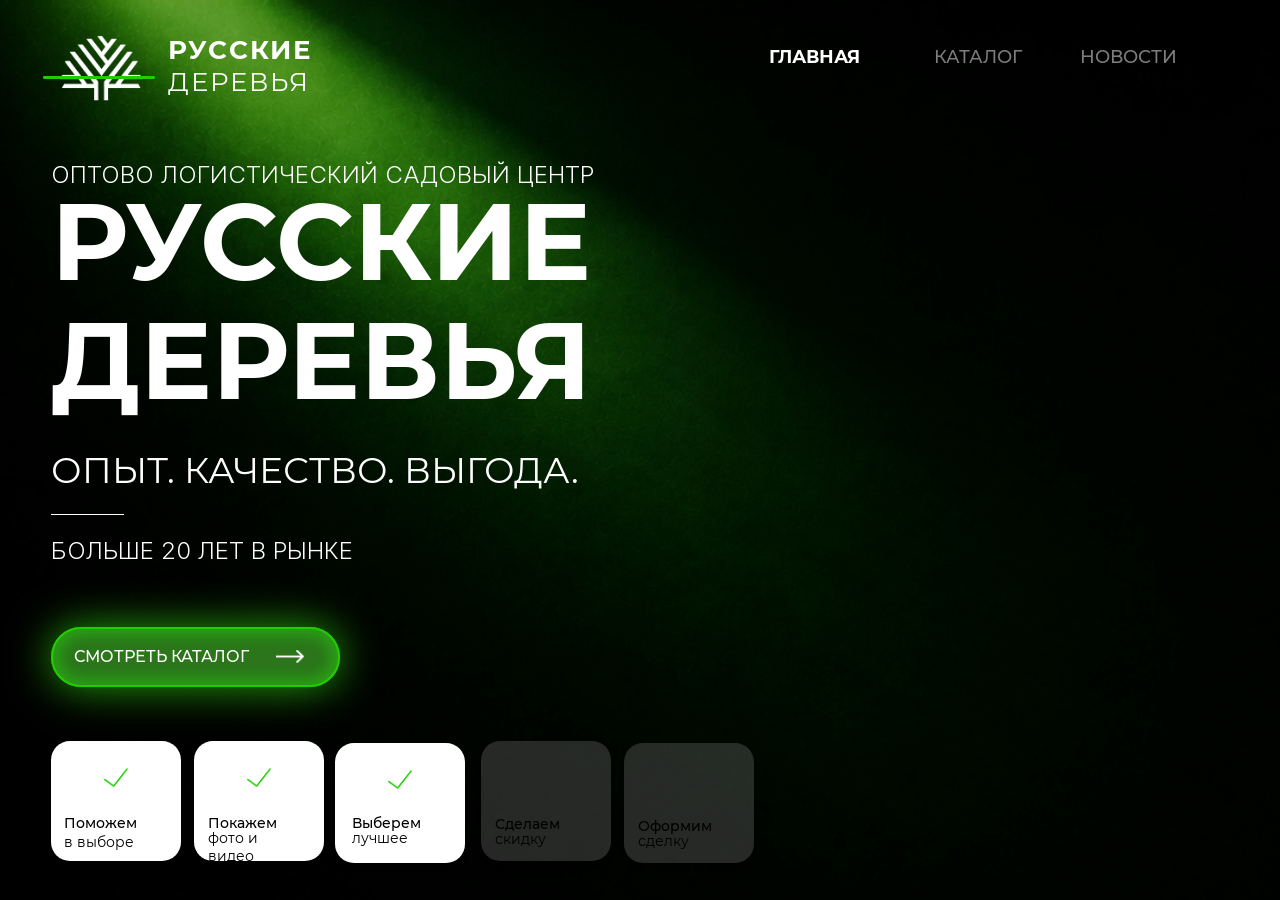
==== commit 5f5faf1b: "Rename layout classes and improve header navigation" ====
--- a/index.html
+++ b/index.html
@@ -10,259 +10,259 @@
 </head>
 <body>
 <div class="scroll-container">
-  <div id="0_1" class="Pixso-canvas-0_1">
-    <div id="130_1772" class="Pixso-frame-130_1772">
-      <div id="162_66" class="Pixso-rectangle-162_66"></div>
-      <div id="162_35" class="vector-wrapper-162_35">
-        <div id="162_35" class="Pixso-vector-162_35"></div>
-      </div>
-      <p id="130_1773" class="Pixso-paragraph-130_1773">ДЕРЕВЬЯ</p>
-      <p id="130_1774" class="Pixso-paragraph-130_1774">РУССКИЕ<br><br></p>
-      <p id="130_1775" class="Pixso-paragraph-130_1775">ОПЫТ. КАЧЕСТВО. ВЫГОДА. </p>
-      <div id="130_1789" class="Pixso-vector-130_1789"></div>
-      <a id="130_1790" class="Pixso-group-130_1790" href="catalog.html">
-        <div id="130_1791" class="stroke-wrapper-130_1791">
-          <div class="Pixso-rectangle-130_1791">
-            <div class="shadow-blend-unknown-2"></div>
-            <div class="shadow-blend-unknown-1"></div>
-            <div class="shadow-blend-unknown-0"></div>
-          </div>
-          <div class="stroke-130_1791"></div>
-        </div>
-        <p id="130_1792" class="Pixso-paragraph-130_1792">СМОТРЕТЬ КАТАЛОГ<br><br></p>
-        <div id="130_1793" class="Pixso-vector-130_1793"></div>
+  <div id="page-canvas" class="page-canvas">
+    <div id="home-page-frame" class="home-page-frame">
+      <div id="hero-background-image" class="hero-background-image"></div>
+      <div id="team-divider-wrapper" class="team-divider-wrapper">
+        <div id="team-divider-line" class="team-divider-line"></div>
+      </div>
+      <p id="hero-title-trees" class="hero-title-trees">ДЕРЕВЬЯ</p>
+      <p id="hero-title-russian" class="hero-title-russian">РУССКИЕ<br><br></p>
+      <p id="hero-subtitle-benefits" class="hero-subtitle-benefits">ОПЫТ. КАЧЕСТВО. ВЫГОДА. </p>
+      <div id="hero-short-divider" class="hero-short-divider"></div>
+      <a id="hero-catalog-button" class="hero-catalog-button" href="catalog.html">
+        <div id="hero-catalog-button-bg" class="hero-catalog-button-bg">
+          <div class="hero-catalog-button-fill">
+            <div class="hero-catalog-button-soft-glow"></div>
+            <div class="hero-catalog-button-outer-glow"></div>
+            <div class="hero-catalog-button-inner-glow"></div>
+          </div>
+          <div class="hero-catalog-button-stroke"></div>
+        </div>
+        <p id="hero-catalog-button-text" class="hero-catalog-button-text">СМОТРЕТЬ КАТАЛОГ<br><br></p>
+        <div id="hero-catalog-button-arrow" class="hero-catalog-button-arrow"></div>
       </a>
-      <div id="130_1794" class="Pixso-group-130_1794">
-        <div id="130_1795" class="Pixso-group-130_1795">
-          <div id="130_1796" class="Pixso-rectangle-130_1796"></div>
-          <div id="130_1797" class="Pixso-vector-130_1797"></div>
-          <p id="130_1799" class="Pixso-paragraph-130_1799">Сделаем</p>
-          <p id="130_1800" class="Pixso-paragraph-130_1800">скидку</p>
-        </div>
-        <div id="130_1801" class="Pixso-group-130_1801">
-          <div id="130_1802" class="Pixso-rectangle-130_1802"></div>
-          <p id="130_1803" class="Pixso-paragraph-130_1803">Покажем </p>
-          <p id="130_1804" class="Pixso-paragraph-130_1804">фото и видео</p>
-          <div id="130_1805" class="Pixso-vector-130_1805"></div>
-        </div>
-        <div id="130_1807" class="Pixso-group-130_1807">
-          <div id="130_1808" class="Pixso-rectangle-130_1808"></div>
-          <p id="130_1809" class="Pixso-paragraph-130_1809">Поможем </p>
-          <div id="130_1810" class="Pixso-vector-130_1810"></div>
-          <p id="130_1812" class="Pixso-paragraph-130_1812">в выборе</p>
-        </div>
-        <div id="130_1813" class="Pixso-group-130_1813">
-          <div id="130_1814" class="Pixso-rectangle-130_1814"></div>
-          <div id="130_1815" class="Pixso-vector-130_1815"></div>
-          <p id="130_1817" class="Pixso-paragraph-130_1817">Выберем</p>
-          <p id="130_1818" class="Pixso-paragraph-130_1818">лучшее</p>
-        </div>
-        <div id="130_1819" class="Pixso-vector-130_1819"></div>
-        <div id="130_1820" class="Pixso-group-130_1820">
-          <div id="130_1821" class="Pixso-rectangle-130_1821"></div>
-          <div id="130_1822" class="Pixso-vector-130_1822"></div>
-          <p id="130_1824" class="Pixso-paragraph-130_1824">Оформим</p>
-          <p id="130_1825" class="Pixso-paragraph-130_1825">сделку</p>
-        </div>
-      </div>
-      <p id="130_1844" class="Pixso-paragraph-130_1844">ОПТОВО ЛОГИСТИЧЕСКИЙ САДОВЫЙ ЦЕНТР</p>
-      <p id="141_137" class="Pixso-paragraph-141_137">БОЛЬШЕ 20 ЛЕТ В РЫНКЕ</p>
-      <div id="130_1860" class="Pixso-group-130_1860 anim-fade-up">
-        <div id="130_1861" class="Pixso-group-130_1861">
-          <div id="130_1862" class="Pixso-vector-130_1862"></div>
-          <div id="130_1863" class="Pixso-text-130_1863">
-            <p id="130_1863_0" class="Pixso-paragraph-130_1863_0">
-<span id="130_1863_0_1" class="Pixso-span-130_1863_0_1">Вырищивние</span></p>
-            <p id="130_1863_1" class="Pixso-paragraph-130_1863_1">
-<span id="130_1863_1_1" class="Pixso-span-130_1863_1_1">растений </span></p>
-          </div>
-          <div id="130_1864" class="Pixso-text-130_1864">
-            <p id="130_1864_0" class="Pixso-paragraph-130_1864_0">
-<span id="130_1864_0_1" class="Pixso-span-130_1864_0_1">Крупномерные деревья,</span></p>
-            <p id="130_1864_1" class="Pixso-paragraph-130_1864_1">
-<span id="130_1864_1_1" class="Pixso-span-130_1864_1_1">саженцы, кустарники</span></p>
-          </div>
-          <p id="130_1865" class="Pixso-paragraph-130_1865">1</p>
-        </div>
-        <div id="130_1866" class="Pixso-group-130_1866">
-          <div id="130_1867" class="Pixso-vector-130_1867"></div>
-          <p id="130_1868" class="Pixso-paragraph-130_1868">Продажа в <br>садовом центре</p>
-          <p id="130_1869" class="Pixso-paragraph-130_1869">Большой ассортимент <br>растений для учатка и <br>города</p>
-          <p id="130_1870" class="Pixso-paragraph-130_1870">4</p>
-        </div>
-        <div id="130_1871" class="Pixso-group-130_1871">
-          <div id="130_1872" class="Pixso-vector-130_1872"></div>
-          <p id="130_1873" class="Pixso-paragraph-130_1873">Озеленение<br>территорий</p>
-          <p id="130_1874" class="Pixso-paragraph-130_1874">Комплексное благо-<br>устройство частных и <br>городских пространств</p>
-          <p id="130_1875" class="Pixso-paragraph-130_1875">3 </p>
-        </div>
-        <div id="130_1876" class="Pixso-group-130_1876">
-          <div id="130_1877" class="Pixso-vector-130_1877"></div>
-          <p id="130_1878" class="Pixso-paragraph-130_1878">Посадка под<br>ключ</p>
-          <p id="130_1879" class="Pixso-paragraph-130_1879">Посадка и пересадка<br>с профессиональным<br>подходом.</p>
-          <p id="130_1880" class="Pixso-paragraph-130_1880">2</p>
-        </div>
-      </div>
-      <div id="141_51" class="Pixso-group-141_51 anim-fade-up">
-        <div id="141_61" class="Pixso-group-141_61" onclick="submitForm()">
-          <div id="141_62" class="stroke-wrapper-141_62">
-            <div class="Pixso-rectangle-141_62"></div>
-            <div class="stroke-141_62"></div>
-          </div>
-          <p id="141_63" class="Pixso-paragraph-141_63">Оставить заявку</p>
-        </div>
-        <div id="141_68" class="Pixso-group-141_68">
-          <p id="141_69" class="Pixso-paragraph-141_69">Кто вы?</p>
-          <div id="141_72" class="Pixso-frame-141_72"></div>
-          <div id="162_14" class="Pixso-group-162_14">
+      <div id="hero-advantage-cards" class="hero-advantage-cards">
+        <div id="hero-discount-card" class="hero-discount-card">
+          <div id="hero-discount-card-bg" class="hero-discount-card-bg"></div>
+          <div id="hero-discount-card-icon" class="hero-discount-card-icon"></div>
+          <p id="hero-discount-card-title" class="hero-discount-card-title">Сделаем</p>
+          <p id="hero-discount-card-text" class="hero-discount-card-text">скидку</p>
+        </div>
+        <div id="hero-media-card" class="hero-media-card">
+          <div id="hero-media-card-bg" class="hero-media-card-bg"></div>
+          <p id="hero-media-card-title" class="hero-media-card-title">Покажем </p>
+          <p id="hero-media-card-text" class="hero-media-card-text">фото и видео</p>
+          <div id="hero-media-card-icon" class="hero-media-card-icon"></div>
+        </div>
+        <div id="hero-choice-help-card" class="hero-choice-help-card">
+          <div id="hero-choice-help-card-bg" class="hero-choice-help-card-bg"></div>
+          <p id="hero-choice-help-card-title" class="hero-choice-help-card-title">Поможем </p>
+          <div id="hero-choice-help-card-icon" class="hero-choice-help-card-icon"></div>
+          <p id="hero-choice-help-card-text" class="hero-choice-help-card-text">в выборе</p>
+        </div>
+        <div id="hero-best-option-card" class="hero-best-option-card">
+          <div id="hero-best-option-card-bg" class="hero-best-option-card-bg"></div>
+          <div id="hero-best-option-card-icon" class="hero-best-option-card-icon"></div>
+          <p id="hero-best-option-card-title" class="hero-best-option-card-title">Выберем</p>
+          <p id="hero-best-option-card-text" class="hero-best-option-card-text">лучшее</p>
+        </div>
+        <div id="hero-card-marker" class="hero-card-marker"></div>
+        <div id="hero-deal-card" class="hero-deal-card">
+          <div id="hero-deal-card-bg" class="hero-deal-card-bg"></div>
+          <div id="hero-deal-card-icon" class="hero-deal-card-icon"></div>
+          <p id="hero-deal-card-title" class="hero-deal-card-title">Оформим</p>
+          <p id="hero-deal-card-text" class="hero-deal-card-text">сделку</p>
+        </div>
+      </div>
+      <p id="hero-company-description" class="hero-company-description">ОПТОВО ЛОГИСТИЧЕСКИЙ САДОВЫЙ ЦЕНТР</p>
+      <p id="hero-market-experience-text" class="hero-market-experience-text">БОЛЬШЕ 20 ЛЕТ В РЫНКЕ</p>
+      <div id="services-cards-section" class="services-cards-section anim-fade-up">
+        <div id="service-growing-card" class="service-growing-card">
+          <div id="service-growing-card-bg" class="service-growing-card-bg"></div>
+          <div id="service-growing-title" class="service-growing-title">
+            <p id="service-growing-title-line-one" class="service-growing-title-line-one">
+<span id="service-growing-title-word-growing" class="service-growing-title-word-growing">Вырищивние</span></p>
+            <p id="service-growing-title-line-two" class="service-growing-title-line-two">
+<span id="service-growing-title-word-plants" class="service-growing-title-word-plants">растений </span></p>
+          </div>
+          <div id="service-growing-description" class="service-growing-description">
+            <p id="service-growing-description-line-one" class="service-growing-description-line-one">
+<span id="service-growing-description-trees" class="service-growing-description-trees">Крупномерные деревья,</span></p>
+            <p id="service-growing-description-line-two" class="service-growing-description-line-two">
+<span id="service-growing-description-plants" class="service-growing-description-plants">саженцы, кустарники</span></p>
+          </div>
+          <p id="service-growing-number" class="service-growing-number">1</p>
+        </div>
+        <div id="service-garden-center-card" class="service-garden-center-card">
+          <div id="service-garden-center-card-bg" class="service-garden-center-card-bg"></div>
+          <p id="service-garden-center-title" class="service-garden-center-title">Продажа в <br>садовом центре</p>
+          <p id="service-garden-center-description" class="service-garden-center-description">Большой ассортимент <br>растений для учатка и <br>города</p>
+          <p id="service-garden-center-number" class="service-garden-center-number">4</p>
+        </div>
+        <div id="service-landscaping-card" class="service-landscaping-card">
+          <div id="service-landscaping-card-bg" class="service-landscaping-card-bg"></div>
+          <p id="service-landscaping-title" class="service-landscaping-title">Озеленение<br>территорий</p>
+          <p id="service-landscaping-description" class="service-landscaping-description">Комплексное благо-<br>устройство частных и <br>городских пространств</p>
+          <p id="service-landscaping-number" class="service-landscaping-number">3 </p>
+        </div>
+        <div id="service-planting-card" class="service-planting-card">
+          <div id="service-planting-card-bg" class="service-planting-card-bg"></div>
+          <p id="service-planting-title" class="service-planting-title">Посадка под<br>ключ</p>
+          <p id="service-planting-description" class="service-planting-description">Посадка и пересадка<br>с профессиональным<br>подходом.</p>
+          <p id="service-planting-number" class="service-planting-number">2</p>
+        </div>
+      </div>
+      <div id="contact-form-section" class="contact-form-section anim-fade-up">
+        <div id="contact-form-submit-button" class="contact-form-submit-button" onclick="submitForm()">
+          <div id="contact-form-submit-bg" class="contact-form-submit-bg">
+            <div class="contact-form-submit-fill"></div>
+            <div class="contact-form-submit-stroke"></div>
+          </div>
+          <p id="contact-form-submit-text" class="contact-form-submit-text">Оставить заявку</p>
+        </div>
+        <div id="contact-person-type-section" class="contact-person-type-section">
+          <p id="contact-person-type-title" class="contact-person-type-title">Кто вы?</p>
+          <div id="contact-person-type-spacer" class="contact-person-type-spacer"></div>
+          <div id="contact-person-individual-option" class="contact-person-individual-option">
             <input type="radio" name="person_type" value="fizlico" id="radio-fiz" class="radio-real-input">
-            <div id="141_71" class="Pixso-vector-141_71"></div>
-            <p id="141_73" class="Pixso-paragraph-141_73">Физ. лицо</p>
-          </div>
-          <div id="162_13" class="Pixso-group-162_13">
+            <div id="contact-person-individual-icon" class="contact-person-individual-icon"></div>
+            <p id="contact-person-individual-label" class="contact-person-individual-label">Физ. лицо</p>
+          </div>
+          <div id="contact-person-company-option" class="contact-person-company-option">
             <input type="radio" name="person_type" value="yurlico" id="radio-yur" class="radio-real-input">
-            <div id="141_70" class="Pixso-vector-141_70"></div>
-            <p id="141_74" class="Pixso-paragraph-141_74">Юр. лицо</p>
-          </div>
-          <label class="Pixso-paragraph-141_75 form-checkbox-wrapper"><input type="checkbox" id="input-agree" class="form-checkbox-real"><span>Нажимая на кнопку, вы соглашаетесь на обработку персональных данных и с правилами пользования платформой</span></label>
-        </div>
-        <div id="141_53" class="Pixso-group-141_53">
-          <div id="141_55" class="Pixso-rectangle-141_55"></div>
+            <div id="contact-person-company-icon" class="contact-person-company-icon"></div>
+            <p id="contact-person-company-label" class="contact-person-company-label">Юр. лицо</p>
+          </div>
+          <label class="contact-form-agreement-text form-checkbox-wrapper"><input type="checkbox" id="input-agree" class="form-checkbox-real"><span>Нажимая на кнопку, вы соглашаетесь на обработку персональных данных и с правилами пользования платформой</span></label>
+        </div>
+        <div id="contact-phone-field" class="contact-phone-field">
+          <div id="contact-phone-field-bg" class="contact-phone-field-bg"></div>
           <input type="tel" id="input-phone" name="phone" class="form-input-field phone-input-field" value="+7" autocomplete="tel">
         </div>
-        <div id="141_57" class="Pixso-group-141_57">
-          <div id="162_2" class="Pixso-rectangle-162_2"></div>
+        <div id="contact-name-field" class="contact-name-field">
+          <div id="contact-name-field-bg" class="contact-name-field-bg"></div>
           <input type="text" id="input-name" name="name" class="form-input-field" placeholder="Имя" autocomplete="name">
         </div>
-        <div id="141_64" class="Pixso-group-141_64">
-          <div id="141_66" class="Pixso-rectangle-141_66"></div>
+        <div id="contact-email-field" class="contact-email-field">
+          <div id="contact-email-field-bg" class="contact-email-field-bg"></div>
           <input type="email" id="input-email" name="email" class="form-input-field" placeholder="Электронная почта" autocomplete="email">
         </div>
-        <div id="141_83" class="Pixso-group-141_83">
-          <div id="141_85" class="Pixso-rectangle-141_85"></div>
+        <div id="contact-comment-field" class="contact-comment-field">
+          <div id="contact-comment-field-bg" class="contact-comment-field-bg"></div>
           <textarea id="input-comment" name="comment" class="form-textarea-field" placeholder="Комментарий"></textarea>
           <button type="button" id="comment-close" class="comment-close-button" aria-label="Закрыть комментарий"></button>
         </div>
-        <div id="162_15" class="Pixso-group-162_15">
-          <div id="162_16" class="stroke-wrapper-162_16">
-            <div class="Pixso-rectangle-162_16"></div>
-            <div class="stroke-162_16"></div>
-          </div>
-          <div id="162_17" class="Pixso-text-162_17">
-            <p id="162_17_0" class="Pixso-paragraph-162_17_0">
-<span id="162_17_0_1" class="Pixso-span-162_17_0_1">Адрес офиса: </span><span id="162_17_0_2" class="Pixso-span-162_17_0_2">Г. Санкт -Петербруг Поселок Ленсоветовский, Московское шоссе, д. 271</span></p>
-          </div>
-        </div>
-      </div>
-      <div id="130_1853" class="Pixso-group-130_1853 anim-fade-left">
-        <div id="130_1854" class="Pixso-rectangle-130_1854"></div>
-        <p id="130_1855" class="Pixso-paragraph-130_1855">О НАС</p>
-        <p id="130_1856" class="Pixso-paragraph-130_1856">ОСНОВНЫЕ НАПРАВЛЕНИЯ НАШЕЙ<br>ДЕЯТЕЛЬНОСТИ</p>
-        <p id="130_1857" class="Pixso-paragraph-130_1857">Питомник «Русские Деревья» существует с 2005 года. Мы выращиваем, продаём и высаживаем крупномерные декоративные и плодовые деревья, кустарники и многолетние растения.</p>
-        <p id="130_1858" class="Pixso-paragraph-130_1858">Мы предлогаем широкий ассортимент растений<br>для озеленения приусадебного участка, а также благоустройств строительных объектов и городских территорий.</p>
-        <div id="130_1859" class="vector-wrapper-130_1859">
-          <div id="130_1859" class="Pixso-vector-130_1859"></div>
-        </div>
-        <div id="156_15" class="Pixso-group-156_15">
-          <div id="156_16" class="vector-wrapper-156_16">
-            <div id="156_16" class="Pixso-vector-156_16"></div>
-          </div>
-          <p id="156_17" class="Pixso-paragraph-156_17">ПОДРОБНЕЕ О НАС<br><br></p>
-        </div>
-      </div>
-      <div id="130_1845" class="Pixso-group-130_1845 anim-fade-right">
-        <div id="130_1850" class="Pixso-rectangle-130_1850"></div>
-        <div id="162_22" class="Pixso-group-162_22">
-          <p id="130_1846" class="Pixso-paragraph-130_1846">КАЧЕСТВО</p>
-          <div id="130_1847" class="Pixso-text-130_1847">
-            <p id="130_1847_0" class="Pixso-paragraph-130_1847_0">
-<span id="130_1847_0_1" class="Pixso-span-130_1847_0_1">Мы уверены в своих растениях и </span><span id="130_1847_0_2" class="Pixso-span-130_1847_0_2">гарантируем</span><span id="130_1847_0_3" class="Pixso-span-130_1847_0_3"> </span></p>
-            <p id="130_1847_1" class="Pixso-paragraph-130_1847_1">
-<span id="130_1847_1_1" class="Pixso-span-130_1847_1_1">приживаемость, если вы соблюдаете правила посадки и  ухода.</span><span id="130_1847_1_2" class="Pixso-span-130_1847_1_2"> </span></p>
-          </div>
-          <div id="130_1848" class="Pixso-text-130_1848">
-            <p id="130_1848_0" class="Pixso-paragraph-130_1848_0">
-<span id="130_1848_0_2" class="Pixso-span-130_1848_0_2">Каждое </span><span id="130_1848_0_3" class="Pixso-span-130_1848_0_3">растение проходит тщательный отбор, выращивается с соблюдением технологий и адаптировано к климатическим условиям.</span></p>
-          </div>
-          <div id="130_1849" class="Pixso-text-130_1849">
-            <p id="130_1849_0" class="Pixso-paragraph-130_1849_0">
-<span id="130_1849_0_1" class="Pixso-span-130_1849_0_1">Мы сопровождаем вас </span><span id="130_1849_0_2" class="Pixso-span-130_1849_0_2">на всех</span><span id="130_1849_0_3" class="Pixso-span-130_1849_0_3"> этапах — от выбора до посадки, чтобы результат полностью оправдал ожидания и радовал вас долгие годы.</span></p>
-          </div>
-          <div id="156_11" class="Pixso-vector-156_11"></div>
-          <div id="156_12" class="Pixso-vector-156_12"></div>
-          <div id="156_13" class="Pixso-vector-156_13"></div>
-          <div id="156_14" class="Pixso-vector-156_14"></div>
-        </div>
-      </div>
-      <div id="156_9" class="Pixso-group-156_9 anim-fade-up">
-        <div id="130_1830" class="Pixso-group-130_1830">
-          <p id="130_1832" class="Pixso-paragraph-130_1832">ОПЫТ </p>
-          <p id="130_1833" class="Pixso-paragraph-130_1833">Многолетний опыт и профессиональный подход к выращиванию и продаже качественных  растений</p>
-          <div id="130_1834" class="Pixso-group-130_1834">
-            <p id="130_1835" class="Pixso-paragraph-130_1835 anim-counter" data-delay="0">20+</p>
-            <p id="130_1836" class="Pixso-paragraph-130_1836">лет на рынке</p>
-            <div id="130_1837" class="Pixso-group-130_1837">
-              <p id="130_1838" class="Pixso-paragraph-130_1838 anim-counter" data-delay="200">100+</p>
-              <p id="130_1839" class="Pixso-paragraph-130_1839">видов растений</p>
+        <div id="office-address-block" class="office-address-block">
+          <div id="office-address-border" class="office-address-border">
+            <div class="office-address-fill"></div>
+            <div class="office-address-stroke"></div>
+          </div>
+          <div id="office-address-text" class="office-address-text">
+            <p id="office-address-text_0" class="office-address-text_0">
+<span id="office-address-text_0_1" class="office-address-text_0_1">Адрес офиса: </span><span id="office-address-text_0_2" class="office-address-text_0_2">Г. Санкт -Петербруг Поселок Ленсоветовский, Московское шоссе, д. 271</span></p>
+          </div>
+        </div>
+      </div>
+      <div id="about-section" class="about-section anim-fade-left">
+        <div id="about-section-bg" class="about-section-bg"></div>
+        <p id="about-eyebrow" class="about-eyebrow">О НАС</p>
+        <p id="about-title" class="about-title">ОСНОВНЫЕ НАПРАВЛЕНИЯ НАШЕЙ<br>ДЕЯТЕЛЬНОСТИ</p>
+        <p id="about-description-primary" class="about-description-primary">Питомник «Русские Деревья» существует с 2005 года. Мы выращиваем, продаём и высаживаем крупномерные декоративные и плодовые деревья, кустарники и многолетние растения.</p>
+        <p id="about-description-secondary" class="about-description-secondary">Мы предлогаем широкий ассортимент растений<br>для озеленения приусадебного участка, а также благоустройств строительных объектов и городских территорий.</p>
+        <div id="about-arrow-wrapper" class="about-arrow-wrapper">
+          <div id="about-arrow-icon" class="about-arrow-icon"></div>
+        </div>
+        <div id="about-more-button" class="about-more-button">
+          <div id="about-more-button-icon-wrapper" class="about-more-button-icon-wrapper">
+            <div id="about-more-button-icon" class="about-more-button-icon"></div>
+          </div>
+          <p id="about-more-button-text" class="about-more-button-text">ПОДРОБНЕЕ О НАС<br><br></p>
+        </div>
+      </div>
+      <div id="quality-section" class="quality-section anim-fade-right">
+        <div id="quality-section-bg" class="quality-section-bg"></div>
+        <div id="quality-content" class="quality-content">
+          <p id="quality-title" class="quality-title">КАЧЕСТВО</p>
+          <div id="quality-guarantee-text" class="quality-guarantee-text">
+            <p id="quality-guarantee-line-one" class="quality-guarantee-line-one">
+<span id="quality-guarantee-prefix" class="quality-guarantee-prefix">Мы уверены в своих растениях и </span><span id="quality-guarantee-highlight" class="quality-guarantee-highlight">гарантируем</span><span id="quality-guarantee-space" class="quality-guarantee-space"> </span></p>
+            <p id="quality-guarantee-line-two" class="quality-guarantee-line-two">
+<span id="quality-guarantee-details" class="quality-guarantee-details">приживаемость, если вы соблюдаете правила посадки и  ухода.</span><span id="quality-guarantee-trailing-space" class="quality-guarantee-trailing-space"> </span></p>
+          </div>
+          <div id="quality-selection-text" class="quality-selection-text">
+            <p id="quality-selection-line" class="quality-selection-line">
+<span id="quality-selection-prefix" class="quality-selection-prefix">Каждое </span><span id="quality-selection-details" class="quality-selection-details">растение проходит тщательный отбор, выращивается с соблюдением технологий и адаптировано к климатическим условиям.</span></p>
+          </div>
+          <div id="quality-support-text" class="quality-support-text">
+            <p id="quality-support-line" class="quality-support-line">
+<span id="quality-support-prefix" class="quality-support-prefix">Мы сопровождаем вас </span><span id="quality-support-highlight" class="quality-support-highlight">на всех</span><span id="quality-support-details" class="quality-support-details"> этапах — от выбора до посадки, чтобы результат полностью оправдал ожидания и радовал вас долгие годы.</span></p>
+          </div>
+          <div id="quality-icon-one" class="quality-icon-one"></div>
+          <div id="quality-icon-two" class="quality-icon-two"></div>
+          <div id="quality-icon-three" class="quality-icon-three"></div>
+          <div id="quality-icon-four" class="quality-icon-four"></div>
+        </div>
+      </div>
+      <div id="experience-section" class="experience-section anim-fade-up">
+        <div id="experience-content" class="experience-content">
+          <p id="experience-title" class="experience-title">ОПЫТ </p>
+          <p id="experience-description" class="experience-description">Многолетний опыт и профессиональный подход к выращиванию и продаже качественных  растений</p>
+          <div id="experience-stats" class="experience-stats">
+            <p id="experience-years-count" class="experience-years-count anim-counter" data-delay="0">20+</p>
+            <p id="experience-years-label" class="experience-years-label">лет на рынке</p>
+            <div id="experience-species-stat" class="experience-species-stat">
+              <p id="experience-species-count" class="experience-species-count anim-counter" data-delay="200">100+</p>
+              <p id="experience-species-label" class="experience-species-label">видов растений</p>
             </div>
-            <div id="130_1840" class="Pixso-group-130_1840">
-              <p id="130_1841" class="Pixso-paragraph-130_1841 anim-counter" data-delay="400">10000+</p>
-              <p id="130_1842" class="Pixso-paragraph-130_1842">продаж</p>
+            <div id="experience-sales-stat" class="experience-sales-stat">
+              <p id="experience-sales-count" class="experience-sales-count anim-counter" data-delay="400">10000+</p>
+              <p id="experience-sales-label" class="experience-sales-label">продаж</p>
             </div>
-            <div id="130_1843" class="Pixso-vector-130_1843"></div>
-            <div id="130_1829" class="Pixso-vector-130_1829"></div>
-          </div>
-        </div>
-      </div>
-      <div id="156_18" class="Pixso-vector-156_18"></div>
-      <div id="152_1" class="Pixso-group-152_1 anim-fade-up">
-        <div id="141_87" class="Pixso-group-141_87">
-          <div id="141_97" class="Pixso-group-141_97">
-            <div id="141_99" class="Pixso-rectangle-141_99"></div>            <p id="141_100" class="Pixso-paragraph-141_100">Юля</p>            <p id="141_101" class="Pixso-paragraph-141_101">Менеджер по продажам</p><a id="141_102" href="tel:8-921-943-82-00" target="_blank" class="Pixso-paragraph-141_102">+7 (921) 943-82-00</a></div>
-          <div id="141_103" class="Pixso-group-141_103">
-            <div id="162_44" class="Pixso-rectangle-162_44"></div>            <p id="141_106" class="Pixso-paragraph-141_106">Ольга</p>            <p id="141_107" class="Pixso-paragraph-141_107">Делопроизводство</p><a id="141_108" href="tel:8-921-943-82-00" target="_blank" class="Pixso-paragraph-141_108">+7 (921) 943-82-00</a></div>
-          <div id="141_109" class="Pixso-group-141_109">
-            <div id="162_45" class="Pixso-rectangle-162_45"></div>            <p id="141_112" class="Pixso-paragraph-141_112">Ольга</p>            <p id="141_113" class="Pixso-paragraph-141_113">Менеджер по продажам</p><a id="141_114" href="tel:8-921-943-82-00" target="_blank" class="Pixso-paragraph-141_114">+7 (921) 943-82-00</a></div>
-          <div id="141_115" class="Pixso-group-141_115">
-            <div id="162_37" class="Pixso-rectangle-162_37"></div>            <p id="141_118" class="Pixso-paragraph-141_118">Наталья</p>            <p id="141_119" class="Pixso-paragraph-141_119">Бухгалтерия</p><a id="141_120" href="tel:8-921-943-82-00" target="_blank" class="Pixso-paragraph-141_120">+7 (921) 943-82-00</a></div>
-          <div id="141_121" class="Pixso-group-141_121">
-            <div id="162_41" class="Pixso-rectangle-162_41"></div>            <p id="141_124" class="Pixso-paragraph-141_124">Дарья</p>            <p id="141_125" class="Pixso-paragraph-141_125">Менеджер по продажам</p><a id="141_126" href="tel:8-921-943-82-00" target="_blank" class="Pixso-paragraph-141_126">+7 (921) 943-82-00</a></div>
-          <div id="141_127" class="Pixso-group-141_127">
-            <div id="162_38" class="Pixso-rectangle-162_38"></div>            <p id="141_130" class="Pixso-paragraph-141_130">Наталья</p>            <p id="141_131" class="Pixso-paragraph-141_131">Менеджер по закупкам</p><a id="141_132" href="tel:8-921-943-82-00" target="_blank" class="Pixso-paragraph-141_132">+7 (921) 943-82-00</a></div>
-          <div id="141_89" class="Pixso-group-141_89">
-            <div id="162_52" class="Pixso-rectangle-162_52"></div>            <p id="141_92" class="Pixso-paragraph-141_92">Элонна Юрьевна</p>            <p id="141_93" class="Pixso-paragraph-141_93">Директор</p><a id="141_95" href="tel:8-921-348-96-89" target="_blank" class="Pixso-paragraph-141_95">+7 (921) 348-96-89</a>            <div id="162_25" class="Pixso-rectangle-162_25"></div></div>
-          <div id="141_133" class="Pixso-group-141_133">
-            <p id="141_136" class="Pixso-paragraph-141_136">СВЯЗЬ</p>
-            <a href="https://max.ru" target="_blank" class="social-icon-link" aria-label="Макс"><div id="141_79" class="Pixso-vector-141_79"></div></a>
-            <a href="https://vk.com" target="_blank" class="social-icon-link" aria-label="ВКонтакте"><div id="141_82" class="Pixso-vector-141_82"></div></a>
-            <a href="https://dzen.ru" target="_blank" class="social-icon-link" aria-label="Яндекс Дзен"><div id="141_80" class="Pixso-rectangle-141_80"></div></a>
-            <a href="https://t.me" target="_blank" class="social-icon-link" aria-label="Телеграм"><div id="141_81" class="Pixso-rectangle-141_81"></div></a>
-          </div>
-        </div>
-        <div id="162_34" class="vector-wrapper-162_34">
-          <div id="162_34" class="Pixso-vector-162_34"></div>
-        </div>
-      </div>
-      <div id="162_28" class="Pixso-rectangle-162_28"></div>
-      <p id="162_29" class="Pixso-paragraph-162_29">Видео</p>
-      <p id="162_33" class="Pixso-paragraph-162_33">Наша команда</p>
-      <div id="130_1776" class="Pixso-group-130_1776">
-        <div id="130_1777" class="Pixso-rectangle-130_1777"></div>
-        <p id="130_1778" class="Pixso-paragraph-130_1778">РУССКИЕ<br><br></p>
-        <p id="130_1779" class="Pixso-paragraph-130_1779">ДЕРЕВЬЯ</p>
-        <div id="130_1780" class="Pixso-group-130_1780">
-          <a id="130_1781" class="Pixso-paragraph-130_1781 header-nav-link is-active" href="Index.html">ГЛАВНАЯ</a>
-          <a id="130_1782" class="Pixso-paragraph-130_1782 header-nav-link" href="catalog.html">КАТАЛОГ</a>
-          <a id="130_1784" class="Pixso-paragraph-130_1784 header-nav-link" href="news.html">НОВОСТИ</a>
-        </div>
-        <div id="156_2" class="Pixso-group-156_2" onclick="scrollToSection('141_136')" title="Связаться с нами">
-          <div id="156_3" class="stroke-wrapper-156_3">
-            <div class="Pixso-rectangle-156_3"></div>
-            <div class="stroke-156_3"></div>
-          </div>
-          <p id="156_4" class="Pixso-paragraph-156_4">СВЯЗАТЬСЯ С НАМИ<br><br></p>
-        </div>
-        <div id="130_1788" class="Pixso-vector-130_1788"></div>
+            <div id="experience-stats-divider-right" class="experience-stats-divider-right"></div>
+            <div id="experience-stats-divider-left" class="experience-stats-divider-left"></div>
+          </div>
+        </div>
+      </div>
+      <div id="decorative-leaf-icon" class="decorative-leaf-icon"></div>
+      <div id="team-section" class="team-section anim-fade-up">
+        <div id="team-layout" class="team-layout">
+          <div id="team-card-yulia" class="team-card-yulia">
+            <div id="team-card-yulia-bg" class="team-card-yulia-bg"></div>            <p id="team-card-yulia-name" class="team-card-yulia-name">Юля</p>            <p id="team-card-yulia-role" class="team-card-yulia-role">Менеджер по продажам</p><a id="team-card-yulia-phone" href="tel:8-921-943-82-00" target="_blank" class="team-card-yulia-phone">+7 (921) 943-82-00</a></div>
+          <div id="team-card-olga-office" class="team-card-olga-office">
+            <div id="team-card-olga-office-bg" class="team-card-olga-office-bg"></div>            <p id="team-card-olga-office-name" class="team-card-olga-office-name">Ольга</p>            <p id="team-card-olga-office-role" class="team-card-olga-office-role">Делопроизводство</p><a id="team-card-olga-office-phone" href="tel:8-921-943-82-00" target="_blank" class="team-card-olga-office-phone">+7 (921) 943-82-00</a></div>
+          <div id="team-card-olga-sales" class="team-card-olga-sales">
+            <div id="team-card-olga-sales-bg" class="team-card-olga-sales-bg"></div>            <p id="team-card-olga-sales-name" class="team-card-olga-sales-name">Ольга</p>            <p id="team-card-olga-sales-role" class="team-card-olga-sales-role">Менеджер по продажам</p><a id="team-card-olga-sales-phone" href="tel:8-921-943-82-00" target="_blank" class="team-card-olga-sales-phone">+7 (921) 943-82-00</a></div>
+          <div id="team-card-natalya-accounting" class="team-card-natalya-accounting">
+            <div id="team-card-natalya-accounting-bg" class="team-card-natalya-accounting-bg"></div>            <p id="team-card-natalya-accounting-name" class="team-card-natalya-accounting-name">Наталья</p>            <p id="team-card-natalya-accounting-role" class="team-card-natalya-accounting-role">Бухгалтерия</p><a id="team-card-natalya-accounting-phone" href="tel:8-921-943-82-00" target="_blank" class="team-card-natalya-accounting-phone">+7 (921) 943-82-00</a></div>
+          <div id="team-card-darya" class="team-card-darya">
+            <div id="team-card-darya-bg" class="team-card-darya-bg"></div>            <p id="team-card-darya-name" class="team-card-darya-name">Дарья</p>            <p id="team-card-darya-role" class="team-card-darya-role">Менеджер по продажам</p><a id="team-card-darya-phone" href="tel:8-921-943-82-00" target="_blank" class="team-card-darya-phone">+7 (921) 943-82-00</a></div>
+          <div id="team-card-natalya-purchasing" class="team-card-natalya-purchasing">
+            <div id="team-card-natalya-purchasing-bg" class="team-card-natalya-purchasing-bg"></div>            <p id="team-card-natalya-purchasing-name" class="team-card-natalya-purchasing-name">Наталья</p>            <p id="team-card-natalya-purchasing-role" class="team-card-natalya-purchasing-role">Менеджер по закупкам</p><a id="team-card-natalya-purchasing-phone" href="tel:8-921-943-82-00" target="_blank" class="team-card-natalya-purchasing-phone">+7 (921) 943-82-00</a></div>
+          <div id="team-card-director" class="team-card-director">
+            <div id="team-card-director-bg" class="team-card-director-bg"></div>            <p id="team-card-director-name" class="team-card-director-name">Элонна Юрьевна</p>            <p id="team-card-director-role" class="team-card-director-role">Директор</p><a id="team-card-director-phone" href="tel:8-921-348-96-89" target="_blank" class="team-card-director-phone">+7 (921) 348-96-89</a>            <div id="team-card-director-photo" class="team-card-director-photo"></div></div>
+          <div id="social-links-section" class="social-links-section">
+            <p id="social-links-title" class="social-links-title">СВЯЗЬ</p>
+            <a href="https://max.ru" target="_blank" class="social-icon-link" aria-label="Макс"><div id="social-max-icon" class="social-max-icon"></div></a>
+            <a href="https://vk.com" target="_blank" class="social-icon-link" aria-label="ВКонтакте"><div id="social-vk-icon" class="social-vk-icon"></div></a>
+            <a href="https://dzen.ru" target="_blank" class="social-icon-link" aria-label="Яндекс Дзен"><div id="social-dzen-icon" class="social-dzen-icon"></div></a>
+            <a href="https://t.me" target="_blank" class="social-icon-link" aria-label="Телеграм"><div id="social-telegram-icon" class="social-telegram-icon"></div></a>
+          </div>
+        </div>
+        <div id="team-social-divider-wrapper" class="team-social-divider-wrapper">
+          <div id="team-social-divider-line" class="team-social-divider-line"></div>
+        </div>
+      </div>
+      <div id="video-placeholder" class="video-placeholder"></div>
+      <p id="video-placeholder-title" class="video-placeholder-title">Видео</p>
+      <p id="team-title" class="team-title">Наша команда</p>
+      <div id="site-header" class="site-header">
+        <div id="site-header-logo-image" class="site-header-logo-image"></div>
+        <p id="site-header-logo-russian" class="site-header-logo-russian">РУССКИЕ<br><br></p>
+        <p id="site-header-logo-trees" class="site-header-logo-trees">ДЕРЕВЬЯ</p>
+        <div id="site-header-nav" class="site-header-nav">
+          <a id="site-header-home-link" class="site-header-home-link header-nav-link is-active" href="Index.html">ГЛАВНАЯ</a>
+          <a id="site-header-catalog-link" class="site-header-catalog-link header-nav-link" href="catalog.html">КАТАЛОГ</a>
+          <a id="site-header-news-link" class="site-header-news-link header-nav-link" href="news.html">НОВОСТИ</a>
+        </div>
+        <div id="site-header-contact-button" class="site-header-contact-button" onclick="scrollToSection('social-links-title')" title="Связаться с нами">
+          <div id="site-header-contact-button-bg" class="site-header-contact-button-bg">
+            <div class="site-header-contact-button-fill"></div>
+            <div class="site-header-contact-button-stroke"></div>
+          </div>
+          <p id="site-header-contact-button-text" class="site-header-contact-button-text">СВЯЗАТЬСЯ С НАМИ<br><br></p>
+        </div>
+        <div id="site-header-active-link-line" class="site-header-active-link-line"></div>
       </div>
     </div>
   </div>
@@ -271,3 +271,10 @@
 
 </body>
 </html>
+
+
+
+
+
+
+
--- a/css/styles.css
+++ b/css/styles.css
@@ -1,4 +1,4 @@
-* {
+﻿* {
   box-sizing: border-box;
   margin: 0;
   padding: 0;
@@ -21,7 +21,7 @@
   width: 100%;
 }
 
-.Pixso-canvas-0_1 > div {
+.page-canvas > div {
   width: 100%;
 }
 
@@ -53,14 +53,14 @@
   scroll-behavior: smooth;
 }
 
-.Pixso-canvas-0_1 {
+.page-canvas {
   width: 100%;
   height: 100%;
   position: relative;
   flex-shrink: 0;
 }
 
-.Pixso-frame-130_1772 {
+.home-page-frame {
   width: 100%;
   height: 380.75rem;
   overflow: hidden;
@@ -69,7 +69,7 @@
   background-color: rgba(0, 2, 0, 1);
 }
 
-.Pixso-rectangle-162_66 {
+.hero-background-image {
   width: 120rem;
   height: 67.5625rem;
   position: absolute;
@@ -78,19 +78,19 @@
   background-size: cover;
   background-position: center;
   background-repeat: no-repeat;
-  background-image: url(../image/94dd3af7ccd5b9e3a58a4d5fc761d424a05a6efd.png);
+  background-image: url(../image/hero-nursery-background.png);
   opacity: 0.6200000047683716;
 }
 
-.Pixso-vector-162_35 {
+.team-divider-line {
   position: absolute;
   inset: -9.16030534351145% -3.3271719038817005% -9.16030534351145% -3.3271719038817005% ;
-  background-image: url(../image/Vector_162_35.png);
+  background-image: url(../image/team-section-divider.png);
   background-size: 100% 100%;
   background-repeat: no-repeat;
 }
 
-.vector-wrapper-162_35 {
+.team-divider-wrapper {
   position: absolute;
   left: 43.6875rem;
   top: 303rem;
@@ -98,7 +98,7 @@
   height: 24.5625rem;
 }
 
-.Pixso-paragraph-130_1773 {
+.hero-title-trees {
   font-size: 6.6875rem;
   font-family: "Montserrat-Bold";
   font-weight: 700;
@@ -112,7 +112,7 @@
   flex-grow: 0;
 }
 
-.Pixso-paragraph-130_1774 {
+.hero-title-russian {
   font-size: 6.6875rem;
   font-family: "Montserrat-Bold";
   font-weight: 700;
@@ -125,7 +125,7 @@
   top: 10.96875rem;
 }
 
-.Pixso-paragraph-130_1775 {
+.hero-subtitle-benefits {
   font-size: 2.25rem;
   font-family: "Montserrat-Regular";
   font-weight: 400;
@@ -139,10 +139,10 @@
   flex-grow: 0;
 }
 
-.Pixso-vector-130_1789 {
+.hero-short-divider {
   width: 4.5625rem;
   height: 0.0625rem;
-  background-image: url(../image/Line_130_1789.png);
+  background-image: url(../image/hero-title-divider.png);
   background-size: 100% 100%;
   background-repeat: no-repeat;
   position: absolute;
@@ -150,7 +150,7 @@
   top: 32.125rem;
 }
 
-.Pixso-group-130_1790 {
+.hero-catalog-button {
   width: 18.0625rem;
   height: 3.75rem;
   position: absolute;
@@ -160,7 +160,7 @@
   text-decoration: none;
 }
 
-.Pixso-rectangle-130_1791 {
+.hero-catalog-button-fill {
   width: 100%;
   height: 100%;
   position: relative;
@@ -168,7 +168,7 @@
   background-color: rgba(44, 117, 27, 1);
 }
 
-.stroke-wrapper-130_1791 {
+.hero-catalog-button-bg {
   position: absolute;
   left: 0;
   top: 0;
@@ -176,7 +176,7 @@
   height: 3.75rem;
 }
 
-.stroke-130_1791 {
+.hero-catalog-button-stroke {
   position: absolute;
   inset: 0;
   border-radius: 2.1875rem 2.1875rem 2.1875rem 2.1875rem;
@@ -187,7 +187,7 @@
   border-color: rgba(33, 205, 0, 1);
 }
 
-.shadow-blend-unknown-0 {
+.hero-catalog-button-inner-glow {
   position: absolute;
   inset: 0;
   box-shadow: 0 0 0.9375rem 0.25rem rgba(43, 160, 24, 1) inset;
@@ -196,7 +196,7 @@
   border-radius: 2.1875rem 2.1875rem 2.1875rem 2.1875rem;
 }
 
-.shadow-blend-unknown-1 {
+.hero-catalog-button-outer-glow {
   position: absolute;
   inset: 0;
   box-shadow: 0 0 2.75rem 0 rgba(36, 163, 12, 1) ;
@@ -205,7 +205,7 @@
   border-radius: 2.1875rem 2.1875rem 2.1875rem 2.1875rem;
 }
 
-.shadow-blend-unknown-2 {
+.hero-catalog-button-soft-glow {
   position: absolute;
   inset: 0;
   box-shadow: 0 0 1.0625rem 0.4375rem rgba(29, 255, 0, 0.25) inset;
@@ -214,7 +214,7 @@
   border-radius: 2.1875rem 2.1875rem 2.1875rem 2.1875rem;
 }
 
-.Pixso-paragraph-130_1792 {
+.hero-catalog-button-text {
   font-size: 1rem;
   font-family: "Montserrat-Medium";
   font-weight: 500;
@@ -227,10 +227,10 @@
   top: 1.25rem;
 }
 
-.Pixso-vector-130_1793 {
+.hero-catalog-button-arrow {
   width: 1.750244rem;
   height: 0.832642rem;
-  background-image: url(../image/Vector_130_1793.png);
+  background-image: url(../image/catalog-button-arrow.png);
   background-size: 100% 100%;
   background-repeat: no-repeat;
   position: absolute;
@@ -238,7 +238,7 @@
   top: 1.458679rem;
 }
 
-.Pixso-group-130_1794 {
+.hero-advantage-cards {
   width: 47.373802rem;
   height: 273.078186rem;
   position: absolute;
@@ -246,7 +246,7 @@
   top: 46.3125rem;
 }
 
-.Pixso-group-130_1795 {
+.hero-discount-card {
   width: 10.235645rem;
   height: 273.078186rem;
   position: absolute;
@@ -254,7 +254,7 @@
   top: 0;
 }
 
-.Pixso-rectangle-130_1796 {
+.hero-discount-card-bg {
   width: 8.125rem;
   height: 7.5rem;
   position: absolute;
@@ -266,10 +266,10 @@
   transition: background-color 0.45s ease;
 }
 
-.Pixso-vector-130_1797 {
+.hero-discount-card-icon {
   width: 16.83%;
   height: 3.07%;
-  background-image: url(../image/Frame_130_1797.png);
+  background-image: url(../image/discount-card-icon.png);
   background-size: 100% 100%;
   background-repeat: no-repeat;
   position: absolute;
@@ -279,7 +279,7 @@
   bottom: 0%;
 }
 
-.Pixso-paragraph-130_1799 {
+.hero-discount-card-title {
   font-size: 0.875rem;
   font-family: "Montserrat-Medium";
   font-weight: 500;
@@ -293,7 +293,7 @@
   flex-grow: 0;
 }
 
-.Pixso-paragraph-130_1800 {
+.hero-discount-card-text {
   font-size: 0.875rem;
   font-family: "Montserrat-Regular";
   font-weight: 400;
@@ -307,7 +307,7 @@
   flex-grow: 0;
 }
 
-.Pixso-group-130_1801 {
+.hero-media-card {
   width: 8.125rem;
   height: 273.078186rem;
   position: absolute;
@@ -315,7 +315,7 @@
   top: 0;
 }
 
-.Pixso-rectangle-130_1802 {
+.hero-media-card-bg {
   width: 8.125rem;
   height: 7.5rem;
   position: absolute;
@@ -327,7 +327,7 @@
   transition: background-color 0.45s ease;
 }
 
-.Pixso-paragraph-130_1803 {
+.hero-media-card-title {
   font-size: 0.875rem;
   font-family: "Montserrat-Medium";
   font-weight: 500;
@@ -341,7 +341,7 @@
   flex-grow: 0;
 }
 
-.Pixso-paragraph-130_1804 {
+.hero-media-card-text {
   font-size: 0.875rem;
   font-family: "Montserrat-Regular";
   font-weight: 400;
@@ -353,10 +353,10 @@
   top: 5.5rem;
 }
 
-.Pixso-vector-130_1805 {
+.hero-media-card-icon {
   width: 21.2%;
   height: 3.07%;
-  background-image: url(../image/Frame_130_1805.png);
+  background-image: url(../image/media-card-icon.png);
   background-size: 100% 100%;
   background-repeat: no-repeat;
   position: absolute;
@@ -366,7 +366,7 @@
   bottom: 0%;
 }
 
-.Pixso-group-130_1807 {
+.hero-choice-help-card {
   width: 8.125rem;
   height: 273.078186rem;
   position: absolute;
@@ -374,7 +374,7 @@
   top: 0;
 }
 
-.Pixso-rectangle-130_1808 {
+.hero-choice-help-card-bg {
   width: 8.125rem;
   height: 7.5rem;
   position: absolute;
@@ -386,7 +386,7 @@
   transition: background-color 0.45s ease;
 }
 
-.Pixso-paragraph-130_1809 {
+.hero-choice-help-card-title {
   font-size: 0.875rem;
   font-family: "Montserrat-Medium";
   font-weight: 500;
@@ -400,10 +400,10 @@
   flex-grow: 0;
 }
 
-.Pixso-vector-130_1810 {
+.hero-choice-help-card-icon {
   width: 21.2%;
   height: 3.07%;
-  background-image: url(../image/Frame_130_1810.png);
+  background-image: url(../image/choice-help-card-icon.png);
   background-size: 100% 100%;
   background-repeat: no-repeat;
   position: absolute;
@@ -413,7 +413,7 @@
   bottom: 0%;
 }
 
-.Pixso-paragraph-130_1812 {
+.hero-choice-help-card-text {
   font-size: 0.875rem;
   font-family: "Montserrat-Regular";
   font-weight: 400;
@@ -427,7 +427,7 @@
   flex-grow: 0;
 }
 
-.Pixso-group-130_1813 {
+.hero-best-option-card {
   width: 8.953947rem;
   height: 272.953186rem;
   position: absolute;
@@ -435,7 +435,7 @@
   top: 0.125rem;
 }
 
-.Pixso-rectangle-130_1814 {
+.hero-best-option-card-bg {
   width: 8.125rem;
   height: 7.5rem;
   position: absolute;
@@ -447,10 +447,10 @@
   transition: background-color 0.45s ease;
 }
 
-.Pixso-vector-130_1815 {
+.hero-best-option-card-icon {
   width: 19.24%;
   height: 3.07%;
-  background-image: url(../image/Frame_130_1815.png);
+  background-image: url(../image/best-option-card-icon.png);
   background-size: 100% 100%;
   background-repeat: no-repeat;
   position: absolute;
@@ -460,7 +460,7 @@
   bottom: 0%;
 }
 
-.Pixso-paragraph-130_1817 {
+.hero-best-option-card-title {
   font-size: 0.875rem;
   font-family: "Montserrat-Medium";
   font-weight: 500;
@@ -472,7 +472,7 @@
   top: 4.4375rem;
 }
 
-.Pixso-paragraph-130_1818 {
+.hero-best-option-card-text {
   font-size: 0.875rem;
   font-family: "Montserrat-Regular";
   font-weight: 400;
@@ -486,10 +486,10 @@
   flex-grow: 0;
 }
 
-.Pixso-vector-130_1819 {
+.hero-card-marker {
   width: 0;
   height: 0;
-  background-image: url(../image/Vector_130_1819.png);
+  background-image: url(../image/hero-card-marker.png);
   background-size: 100% 100%;
   background-repeat: no-repeat;
   position: absolute;
@@ -497,7 +497,7 @@
   top: 8.812447rem;
 }
 
-.Pixso-group-130_1820 {
+.hero-deal-card {
   width: 11.561302rem;
   height: 272.953186rem;
   position: absolute;
@@ -505,7 +505,7 @@
   top: 0.125rem;
 }
 
-.Pixso-rectangle-130_1821 {
+.hero-deal-card-bg {
   width: 8.125rem;
   height: 7.5rem;
   position: absolute;
@@ -517,11 +517,11 @@
   transition: background-color 0.45s ease;
 }
 
-.Pixso-rectangle-130_1796::after,
-.Pixso-rectangle-130_1802::after,
-.Pixso-rectangle-130_1808::after,
-.Pixso-rectangle-130_1814::after,
-.Pixso-rectangle-130_1821::after {
+.hero-discount-card-bg::after,
+.hero-media-card-bg::after,
+.hero-choice-help-card-bg::after,
+.hero-best-option-card-bg::after,
+.hero-deal-card-bg::after {
   content: "";
   width: 1.375rem;
   height: 1.375rem;
@@ -530,26 +530,26 @@
   top: 30%;
   transform: translate(-50%, -50%);
   opacity: 0;
-  background-image: url(../image/Vector_141_70.png);
+  background-image: url(../image/company-person-radio-icon.png);
   background-size: contain;
   background-position: center;
   background-repeat: no-repeat;
   transition: opacity 0.25s ease, transform 0.25s ease;
 }
 
-.Pixso-rectangle-130_1796.hero-card-active::after,
-.Pixso-rectangle-130_1802.hero-card-active::after,
-.Pixso-rectangle-130_1808.hero-card-active::after,
-.Pixso-rectangle-130_1814.hero-card-active::after,
-.Pixso-rectangle-130_1821.hero-card-active::after {
+.hero-discount-card-bg.hero-card-active::after,
+.hero-media-card-bg.hero-card-active::after,
+.hero-choice-help-card-bg.hero-card-active::after,
+.hero-best-option-card-bg.hero-card-active::after,
+.hero-deal-card-bg.hero-card-active::after {
   opacity: 1;
   transform: translate(-50%, -50%) scale(1.08);
 }
 
-.Pixso-vector-130_1822 {
+.hero-deal-card-icon {
   width: 14.9%;
   height: 3.07%;
-  background-image: url(../image/Frame_130_1822.png);
+  background-image: url(../image/deal-card-icon.png);
   background-size: 100% 100%;
   background-repeat: no-repeat;
   position: absolute;
@@ -559,7 +559,7 @@
   bottom: 0%;
 }
 
-.Pixso-paragraph-130_1824 {
+.hero-deal-card-title {
   font-size: 0.875rem;
   font-family: "Montserrat-Medium";
   font-weight: 500;
@@ -573,7 +573,7 @@
   flex-grow: 0;
 }
 
-.Pixso-paragraph-130_1825 {
+.hero-deal-card-text {
   font-size: 0.875rem;
   font-family: "Montserrat-Regular";
   font-weight: 400;
@@ -587,7 +587,7 @@
   flex-grow: 0;
 }
 
-.Pixso-paragraph-130_1844 {
+.hero-company-description {
   font-size: 1.5rem;
   font-family: "Inter-Light";
   font-weight: 300;
@@ -599,7 +599,7 @@
   top: 10rem;
 }
 
-.Pixso-paragraph-141_137 {
+.hero-market-experience-text {
   font-size: 1.5rem;
   font-family: "Inter-Light";
   font-weight: 300;
@@ -611,7 +611,7 @@
   top: 33.5rem;
 }
 
-.Pixso-group-130_1860 {
+.services-cards-section {
   width: 90.9375rem;
   height: 20.5625rem;
   position: absolute;
@@ -619,7 +619,7 @@
   top: 220.3125rem;
 }
 
-.Pixso-group-130_1861 {
+.service-growing-card {
   width: 21.75rem;
   height: 20.5625rem;
   position: absolute;
@@ -627,10 +627,10 @@
   top: 0;
 }
 
-.Pixso-vector-130_1862 {
+.service-growing-card-bg {
   width: 21.75rem;
   height: 20.5625rem;
-  background-image: url(../image/Vector_130_1862.png);
+  background-image: url(../image/service-growing-card-bg.png);
   background-size: 100% 100%;
   background-repeat: no-repeat;
   position: absolute;
@@ -638,7 +638,7 @@
   top: 0;
 }
 
-.Pixso-text-130_1863 {
+.service-growing-title {
   font-size: 2rem;
   font-family: "Montserrat-SemiBold";
   font-weight: SemiBold;
@@ -650,18 +650,16 @@
   top: 5.4375rem;
   white-space: nowrap;
   flex-grow: 0;
-  -webkit-text-stroke: 0.0625rem transparent;
-  -webkit-background-clip: text;
   background-color: rgba(0, 0, 0, 1);
 }
 
-.Pixso-paragraph-130_1863_0 {
+.service-growing-title-line-one {
   line-height: 2.438rem;
   position: relative;
   flex-shrink: 0;
 }
 
-.Pixso-span-130_1863_0_1 {
+.service-growing-title-word-growing {
   font-size: 2rem;
   font-family: "Montserrat-SemiBold";
   font-weight: 600;
@@ -670,13 +668,13 @@
   flex-shrink: 0;
 }
 
-.Pixso-paragraph-130_1863_1 {
+.service-growing-title-line-two {
   line-height: 2.438rem;
   position: relative;
   flex-shrink: 0;
 }
 
-.Pixso-span-130_1863_1_1 {
+.service-growing-title-word-plants {
   font-size: 2rem;
   font-family: "Montserrat-SemiBold";
   font-weight: 600;
@@ -685,7 +683,7 @@
   flex-shrink: 0;
 }
 
-.Pixso-text-130_1864 {
+.service-growing-description {
   font-size: 1.3125rem;
   font-family: "Montserrat-Medium";
   font-weight: Medium;
@@ -697,18 +695,16 @@
   top: 11.3125rem;
   white-space: nowrap;
   flex-grow: 0;
-  -webkit-text-stroke: 0.0625rem transparent;
-  -webkit-background-clip: text;
   background-color: rgba(0, 0, 0, 1);
 }
 
-.Pixso-paragraph-130_1864_0 {
+.service-growing-description-line-one {
   line-height: 1.599937rem;
   position: relative;
   flex-shrink: 0;
 }
 
-.Pixso-span-130_1864_0_1 {
+.service-growing-description-trees {
   font-size: 1.3125rem;
   font-family: "Montserrat-Medium";
   font-weight: 500;
@@ -717,13 +713,13 @@
   flex-shrink: 0;
 }
 
-.Pixso-paragraph-130_1864_1 {
+.service-growing-description-line-two {
   line-height: 1.599937rem;
   position: relative;
   flex-shrink: 0;
 }
 
-.Pixso-span-130_1864_1_1 {
+.service-growing-description-plants {
   font-size: 1.3125rem;
   font-family: "Montserrat-Medium";
   font-weight: 500;
@@ -732,7 +728,7 @@
   flex-shrink: 0;
 }
 
-.Pixso-paragraph-130_1865 {
+.service-growing-number {
   font-size: 1.5rem;
   font-family: "Montserrat-Medium";
   font-weight: 500;
@@ -744,12 +740,10 @@
   top: 1.375rem;
   white-space: pre;
   flex-grow: 0;
-  -webkit-text-stroke: 0.0625rem transparent;
-  -webkit-background-clip: text;
   background-color: rgba(0, 0, 0, 1);
 }
 
-.Pixso-group-130_1866 {
+.service-garden-center-card {
   width: 21.75rem;
   height: 20.5625rem;
   position: absolute;
@@ -757,10 +751,10 @@
   top: 0;
 }
 
-.Pixso-vector-130_1867 {
+.service-garden-center-card-bg {
   width: 21.75rem;
   height: 20.5625rem;
-  background-image: url(../image/Vector_130_1867.png);
+  background-image: url(../image/service-garden-center-card-bg.png);
   background-size: 100% 100%;
   background-repeat: no-repeat;
   position: absolute;
@@ -768,7 +762,7 @@
   top: 0;
 }
 
-.Pixso-paragraph-130_1868 {
+.service-garden-center-title {
   font-size: 2rem;
   font-family: "Montserrat-SemiBold";
   font-weight: 600;
@@ -783,7 +777,7 @@
   flex-grow: 0;
 }
 
-.Pixso-paragraph-130_1869 {
+.service-garden-center-description {
   font-size: 1.3125rem;
   font-family: "Montserrat-Medium";
   font-weight: 500;
@@ -796,7 +790,7 @@
   top: 11.1875rem;
 }
 
-.Pixso-paragraph-130_1870 {
+.service-garden-center-number {
   font-size: 1.5rem;
   font-family: "Montserrat-Medium";
   font-weight: 500;
@@ -810,7 +804,7 @@
   flex-grow: 0;
 }
 
-.Pixso-group-130_1871 {
+.service-landscaping-card {
   width: 21.75rem;
   height: 20.5625rem;
   position: absolute;
@@ -818,10 +812,10 @@
   top: 0;
 }
 
-.Pixso-vector-130_1872 {
+.service-landscaping-card-bg {
   width: 21.75rem;
   height: 20.5625rem;
-  background-image: url(../image/Vector_130_1872.png);
+  background-image: url(../image/service-landscaping-card-bg.png);
   background-size: 100% 100%;
   background-repeat: no-repeat;
   position: absolute;
@@ -829,7 +823,7 @@
   top: 0;
 }
 
-.Pixso-paragraph-130_1873 {
+.service-landscaping-title {
   font-size: 2rem;
   font-family: "Montserrat-SemiBold";
   font-weight: 600;
@@ -844,7 +838,7 @@
   flex-grow: 0;
 }
 
-.Pixso-paragraph-130_1874 {
+.service-landscaping-description {
   font-size: 1.3125rem;
   font-family: "Montserrat-Medium";
   font-weight: 500;
@@ -859,7 +853,7 @@
   flex-grow: 0;
 }
 
-.Pixso-paragraph-130_1875 {
+.service-landscaping-number {
   font-size: 1.5rem;
   font-family: "Montserrat-Medium";
   font-weight: 500;
@@ -873,7 +867,7 @@
   flex-grow: 0;
 }
 
-.Pixso-group-130_1876 {
+.service-planting-card {
   width: 21.75rem;
   height: 20.5625rem;
   position: absolute;
@@ -881,10 +875,10 @@
   top: 0;
 }
 
-.Pixso-vector-130_1877 {
+.service-planting-card-bg {
   width: 21.75rem;
   height: 20.5625rem;
-  background-image: url(../image/Vector_130_1877.png);
+  background-image: url(../image/service-planting-card-bg.png);
   background-size: 100% 100%;
   background-repeat: no-repeat;
   position: absolute;
@@ -892,7 +886,7 @@
   top: 0;
 }
 
-.Pixso-paragraph-130_1878 {
+.service-planting-title {
   font-size: 2rem;
   font-family: "Montserrat-SemiBold";
   font-weight: 600;
@@ -907,7 +901,7 @@
   flex-grow: 0;
 }
 
-.Pixso-paragraph-130_1879 {
+.service-planting-description {
   font-size: 1.3125rem;
   font-family: "Montserrat-Medium";
   font-weight: 500;
@@ -922,7 +916,7 @@
   flex-grow: 0;
 }
 
-.Pixso-paragraph-130_1880 {
+.service-planting-number {
   font-size: 1.5rem;
   font-family: "Montserrat-Medium";
   font-weight: 500;
@@ -936,7 +930,7 @@
   flex-grow: 0;
 }
 
-.Pixso-group-141_51 {
+.contact-form-section {
   width: 106.25rem;
   height: 40.125rem;
   position: absolute;
@@ -945,7 +939,7 @@
   z-index: 40;
 }
 
-.Pixso-group-141_61 {
+.contact-form-submit-button {
   width: 44.852859rem;
   height: 7.439971rem;
   position: absolute;
@@ -953,14 +947,14 @@
   top: 28.375rem;
 }
 
-.Pixso-rectangle-141_62 {
+.contact-form-submit-fill {
   width: 100%;
   height: 100%;
   position: relative;
   border-radius: 10.75rem 10.75rem 10.75rem 10.75rem;
 }
 
-.stroke-wrapper-141_62 {
+.contact-form-submit-bg {
   position: absolute;
   left: 0;
   top: 0;
@@ -968,7 +962,7 @@
   height: 7.439971rem;
 }
 
-.stroke-141_62 {
+.contact-form-submit-stroke {
   position: absolute;
   inset: 0;
   border-radius: 10.75rem 10.75rem 10.75rem 10.75rem;
@@ -979,7 +973,7 @@
   border-color: rgba(33, 205, 0, 1);
 }
 
-.Pixso-paragraph-141_63 {
+.contact-form-submit-text {
   font-size: 2.625rem;
   font-family: "Montserrat-Bold";
   font-weight: 700;
@@ -992,7 +986,7 @@
   text-align: center;
 }
 
-.Pixso-group-141_68 {
+.contact-person-type-section {
   width: 44.852859rem;
   height: 16.200375rem;
   position: absolute;
@@ -1000,7 +994,7 @@
   top: 10.375rem;
 }
 
-.Pixso-paragraph-141_69 {
+.contact-person-type-title {
   font-size: 1.5rem;
   font-family: "Montserrat-SemiBold";
   font-weight: 600;
@@ -1012,7 +1006,7 @@
   top: 8.3125rem;
 }
 
-.Pixso-frame-141_72 {
+.contact-person-type-spacer {
   width: 5.86%;
   height: 12.15%;
   overflow: hidden;
@@ -1023,7 +1017,7 @@
   bottom: 87.85%;
 }
 
-.Pixso-group-162_14 {
+.contact-person-individual-option {
   width: 10.882567rem;
   height: 1.954024rem;
   position: absolute;
@@ -1031,10 +1025,10 @@
   top: 10.3125rem;
 }
 
-.Pixso-vector-141_71 {
+.contact-person-individual-icon {
   width: 2rem;
   height: 2rem;
-  background-image: url(../image/Vector_141_71.png);
+  background-image: url(../image/individual-person-radio-icon.png);
   background-size: 100% 100%;
   background-repeat: no-repeat;
   position: absolute;
@@ -1042,7 +1036,7 @@
   top: 0;
 }
 
-.Pixso-paragraph-141_73 {
+.contact-person-individual-label {
   font-size: 1.25rem;
   font-family: "Montserrat-SemiBold";
   font-weight: 600;
@@ -1054,7 +1048,7 @@
   top: 0.141724rem;
 }
 
-.Pixso-group-162_13 {
+.contact-person-company-option {
   width: 9.696636rem;
   height: 1.812301rem;
   position: absolute;
@@ -1062,10 +1056,10 @@
   top: 10.5rem;
 }
 
-.Pixso-vector-141_70 {
+.contact-person-company-icon {
   width: 2rem;
   height: 2rem;
-  background-image: url(../image/Vector_141_71.png);
+  background-image: url(../image/individual-person-radio-icon.png);
   background-size: 100% 100%;
   background-repeat: no-repeat;
   position: absolute;
@@ -1073,14 +1067,14 @@
   top: 0;
 }
 
-.radio-real-input:checked + .Pixso-vector-141_71,
-.radio-real-input:checked + .Pixso-vector-141_70 {
-  background-image: url(../image/Vector_141_70.png);
+.radio-real-input:checked + .contact-person-individual-icon,
+.radio-real-input:checked + .contact-person-company-icon {
+  background-image: url(../image/company-person-radio-icon.png);
   background-size: 1.5rem 1.5rem;
   background-position: center 0.0625rem;
 }
 
-.Pixso-paragraph-141_74 {
+.contact-person-company-label {
   font-size: 1.25rem;
   font-family: "Montserrat-SemiBold";
   font-weight: 600;
@@ -1092,7 +1086,7 @@
   top: 0;
 }
 
-.Pixso-paragraph-141_75 {
+.contact-form-agreement-text {
   font-size: 0.875rem;
   font-family: "Montserrat-SemiBold";
   font-weight: 600;
@@ -1104,7 +1098,7 @@
   top: 13.625rem;
 }
 
-.Pixso-group-141_53 {
+.contact-phone-field {
   width: 21.843752rem;
   height: 4.875rem;
   position: absolute;
@@ -1114,7 +1108,7 @@
   border-radius: 1rem;
 }
 
-.Pixso-group-141_53::after {
+.contact-phone-field::after {
   content: "000 000 00 00";
   position: absolute;
   left: 5.375rem;
@@ -1128,11 +1122,11 @@
   z-index: 25;
 }
 
-.Pixso-group-141_53.phone-has-value::after {
+.contact-phone-field.phone-has-value::after {
   opacity: 0;
 }
 
-.Pixso-rectangle-141_55 {
+.contact-phone-field-bg {
   width: 100%;
   height: 100%;
   position: absolute;
@@ -1143,7 +1137,7 @@
   pointer-events: none;
 }
 
-.Pixso-paragraph-141_56 {
+.legacy-contact-phone-text {
   font-size: 1.5rem;
   font-family: "Montserrat-SemiBold";
   font-weight: 600;
@@ -1156,7 +1150,7 @@
   opacity: 0.5;
 }
 
-.Pixso-group-141_57 {
+.contact-name-field {
   width: 44.687504rem;
   height: 4.875rem;
   position: absolute;
@@ -1166,7 +1160,7 @@
   border-radius: 1rem;
 }
 
-.Pixso-paragraph-141_60 {
+.legacy-contact-name-placeholder {
   font-size: 1.5rem;
   font-family: "Montserrat-SemiBold";
   font-weight: 600;
@@ -1181,7 +1175,7 @@
   background-color: rgba(0, 0, 0, 1);
 }
 
-.Pixso-rectangle-162_2 {
+.contact-name-field-bg {
   width: 44.687504rem;
   height: 4.875rem;
   position: absolute;
@@ -1192,7 +1186,7 @@
   pointer-events: none;
 }
 
-.Pixso-group-141_64 {
+.contact-email-field {
   width: 21.843752rem;
   height: 4.875rem;
   position: absolute;
@@ -1202,7 +1196,7 @@
   border-radius: 1rem;
 }
 
-.Pixso-rectangle-141_66 {
+.contact-email-field-bg {
   width: 100%;
   height: 100%;
   position: absolute;
@@ -1213,7 +1207,7 @@
   pointer-events: none;
 }
 
-.Pixso-paragraph-141_67 {
+.legacy-contact-email-placeholder {
   font-size: 1.5rem;
   font-family: "Montserrat-SemiBold";
   font-weight: 600;
@@ -1225,7 +1219,7 @@
   top: 1.510483rem;
 }
 
-.Pixso-group-141_83 {
+.contact-comment-field {
   width: 44.687504rem;
   height: 4.8125rem;
   min-height: 4.8125rem;
@@ -1237,7 +1231,7 @@
   transition: height 0.25s ease;
 }
 
-.Pixso-rectangle-141_85 {
+.contact-comment-field-bg {
   width: 100%;
   height: 100%;
   position: absolute;
@@ -1248,7 +1242,7 @@
   pointer-events: none;
 }
 
-.Pixso-paragraph-141_86 {
+.legacy-contact-comment-placeholder {
   font-size: 1.5rem;
   font-family: "Montserrat-SemiBold";
   font-weight: 600;
@@ -1260,7 +1254,7 @@
   top: 1.4375rem;
 }
 
-.Pixso-group-162_15 {
+.office-address-block {
   width: 56rem;
   height: 40.125rem;
   position: absolute;
@@ -1268,7 +1262,7 @@
   top: 0;
 }
 
-.Pixso-rectangle-162_16 {
+.office-address-fill {
   width: 100%;
   height: 100%;
   position: relative;
@@ -1276,10 +1270,10 @@
   background-size: 135.3266% 113.1532%;
   background-position: -16.1025rem -2.756875rem;
   background-repeat: no-repeat;
-  background-image: url(../image/58b4c60ed1b87d96a35852ee2cec525ee7432330.png);
-}
-
-.stroke-wrapper-162_16 {
+  background-image: url(../image/contact-phone-field-bg.png);
+}
+
+.office-address-border {
   position: absolute;
   left: 0;
   top: 0;
@@ -1287,7 +1281,7 @@
   height: 34.775002rem;
 }
 
-.stroke-162_16 {
+.office-address-stroke {
   position: absolute;
   inset: 0;
   border-radius: 1.375rem 1.375rem 1.375rem 1.375rem;
@@ -1298,7 +1292,7 @@
   border-color: rgba(0, 0, 0, 1);
 }
 
-.Pixso-text-162_17 {
+.office-address-text {
   font-size: 1.5rem;
   font-family: "Montserrat-Regular";
   font-weight: Regular;
@@ -1310,13 +1304,13 @@
   top: 36.647499rem;
 }
 
-.Pixso-paragraph-162_17_0 {
+.office-address-text_0 {
   line-height: 1.8285rem;
   position: relative;
   flex-shrink: 0;
 }
 
-.Pixso-span-162_17_0_1 {
+.office-address-text_0_1 {
   font-size: 1.5rem;
   font-family: "Montserrat-Regular";
   font-weight: 400;
@@ -1325,7 +1319,7 @@
   flex-shrink: 0;
 }
 
-.Pixso-span-162_17_0_2 {
+.office-address-text_0_2 {
   font-size: 1.25rem;
   font-family: "Montserrat-Regular";
   font-weight: 400;
@@ -1334,7 +1328,7 @@
   flex-shrink: 0;
 }
 
-.Pixso-group-130_1853 {
+.about-section {
   width: 114.3125rem;
   height: 63.9375rem;
   position: absolute;
@@ -1342,7 +1336,7 @@
   top: 151.25rem;
 }
 
-.Pixso-rectangle-130_1854 {
+.about-section-bg {
   width: 49.1875rem;
   height: 47.125rem;
   position: absolute;
@@ -1353,10 +1347,10 @@
   background-size: 100.0000% 139.1689%;
   background-position: 0 -7.416875rem;
   background-repeat: no-repeat;
-  background-image: url(../image/918bb360aaa4881b71584ae9d96f592a1cf0de2f.png);
-}
-
-.Pixso-paragraph-130_1855 {
+  background-image: url(../image/contact-text-field-bg.png);
+}
+
+.about-eyebrow {
   font-size: 3.4375rem;
   font-family: "Montserrat-Bold";
   font-weight: 700;
@@ -1370,7 +1364,7 @@
   flex-grow: 0;
 }
 
-.Pixso-paragraph-130_1856 {
+.about-title {
   font-size: 3rem;
   font-family: "Montserrat-SemiBold";
   font-weight: 600;
@@ -1385,7 +1379,7 @@
   flex-grow: 0;
 }
 
-.Pixso-paragraph-130_1857 {
+.about-description-primary {
   font-size: 1.875rem;
   font-family: "Inter-Light";
   font-weight: 300;
@@ -1397,7 +1391,7 @@
   top: 5.3125rem;
 }
 
-.Pixso-paragraph-130_1858 {
+.about-description-secondary {
   font-size: 1.875rem;
   font-family: "Inter-Light";
   font-weight: 300;
@@ -1410,15 +1404,15 @@
   top: 16.8125rem;
 }
 
-.Pixso-vector-130_1859 {
+.about-arrow-icon {
   position: absolute;
   inset: -121.52661800959541% -7.251433376567277% -121.52661800959541% -7.251433376567277% ;
-  background-image: url(../image/Vector_130_1859.png);
+  background-image: url(../image/about-arrow-icon.png);
   background-size: 100% 100%;
   background-repeat: no-repeat;
 }
 
-.vector-wrapper-130_1859 {
+.about-arrow-wrapper {
   position: absolute;
   left: 60.385313rem;
   top: 35.430899rem;
@@ -1426,7 +1420,7 @@
   height: 6.79052rem;
 }
 
-.Pixso-group-156_15 {
+.about-more-button {
   width: 19.5625rem;
   height: 3.75rem;
   position: absolute;
@@ -1434,15 +1428,15 @@
   top: 29rem;
 }
 
-.Pixso-vector-156_16 {
+.about-more-button-icon {
   position: absolute;
   inset: -76.66666666666667% -14.696485623003195% -76.66666666666667% -14.696485623003195% ;
-  background-image: url(../image/Vector_156_16.png);
+  background-image: url(../image/about-more-button-arrow.png);
   background-size: 100% 100%;
   background-repeat: no-repeat;
 }
 
-.vector-wrapper-156_16 {
+.about-more-button-icon-wrapper {
   position: absolute;
   left: 0;
   top: 0;
@@ -1450,7 +1444,7 @@
   height: 3.75rem;
 }
 
-.Pixso-paragraph-156_17 {
+.about-more-button-text {
   font-size: 1.25rem;
   font-family: "Montserrat-Medium";
   font-weight: 500;
@@ -1463,7 +1457,7 @@
   top: 1.1875rem;
 }
 
-.Pixso-group-130_1845 {
+.quality-section {
   width: 113.09375rem;
   height: 38rem;
   position: absolute;
@@ -1471,7 +1465,7 @@
   top: 111.875rem;
 }
 
-.Pixso-rectangle-130_1850 {
+.quality-section-bg {
   width: 52.75rem;
   height: 33.875rem;
   position: absolute;
@@ -1481,10 +1475,10 @@
   background-size: 100.0000% 100.5671%;
   background-position: 0 -0.191875rem;
   background-repeat: no-repeat;
-  background-image: url(../image/3dcfc84539427043b48f3fd8474c4d670060a2e9.png);
-}
-
-.Pixso-group-162_22 {
+  background-image: url(../image/quality-section-background.png);
+}
+
+.quality-content {
   width: 52.40625rem;
   height: 38rem;
   position: absolute;
@@ -1492,7 +1486,7 @@
   top: 0;
 }
 
-.Pixso-paragraph-130_1846 {
+.quality-title {
   font-size: 3.4375rem;
   font-family: "Montserrat-Bold";
   font-weight: 700;
@@ -1507,7 +1501,7 @@
   flex-grow: 0;
 }
 
-.Pixso-text-130_1847 {
+.quality-guarantee-text {
   font-size: 1.875rem;
   font-family: "Inter-Medium";
   font-weight: Medium;
@@ -1519,13 +1513,13 @@
   top: 5.8125rem;
 }
 
-.Pixso-paragraph-130_1847_0 {
+.quality-guarantee-line-one {
   line-height: 2.269176rem;
   position: relative;
   flex-shrink: 0;
 }
 
-.Pixso-span-130_1847_0_1 {
+.quality-guarantee-prefix {
   font-size: 1.875rem;
   font-family: "Inter-Light";
   font-weight: 500;
@@ -1534,7 +1528,7 @@
   flex-shrink: 0;
 }
 
-.Pixso-span-130_1847_0_2 {
+.quality-guarantee-highlight {
   font-size: 1.875rem;
   font-family: "Inter-Bold";
   font-weight: 300;
@@ -1543,7 +1537,7 @@
   flex-shrink: 0;
 }
 
-.Pixso-span-130_1847_0_3 {
+.quality-guarantee-space {
   font-size: 1.875rem;
   font-family: "Inter-Light";
   font-weight: 700;
@@ -1552,13 +1546,13 @@
   flex-shrink: 0;
 }
 
-.Pixso-paragraph-130_1847_1 {
+.quality-guarantee-line-two {
   line-height: 2.269176rem;
   position: relative;
   flex-shrink: 0;
 }
 
-.Pixso-span-130_1847_1_1 {
+.quality-guarantee-details {
   font-size: 1.875rem;
   font-family: "Inter-Light";
   font-weight: 500;
@@ -1568,7 +1562,7 @@
   flex-shrink: 0;
 }
 
-.Pixso-span-130_1847_1_2 {
+.quality-guarantee-trailing-space {
   font-size: 1.875rem;
   font-family: "Inter-Medium";
   font-weight: 300;
@@ -1577,7 +1571,7 @@
   flex-shrink: 0;
 }
 
-.Pixso-text-130_1848 {
+.quality-selection-text {
   font-size: 1.875rem;
   font-family: "Inter-Medium";
   font-weight: Medium;
@@ -1589,13 +1583,13 @@
   top: 15.25rem;
 }
 
-.Pixso-paragraph-130_1848_0 {
+.quality-selection-line {
   line-height: 2.269176rem;
   position: relative;
   flex-shrink: 0;
 }
 
-.Pixso-span-130_1848_0_1 {
+.legacy-quality-selection-highlight {
   font-size: 1.875rem;
   font-family: "Inter-Medium";
   font-weight: 500;
@@ -1605,7 +1599,7 @@
   flex-shrink: 0;
 }
 
-.Pixso-span-130_1848_0_2 {
+.quality-selection-prefix {
   font-size: 1.875rem;
   font-family: "Montserrat-Bold";
   font-weight: 700;
@@ -1614,7 +1608,7 @@
   flex-shrink: 0;
 }
 
-.Pixso-span-130_1848_0_3 {
+.quality-selection-details {
   font-size: 1.875rem;
   font-family: "Montserrat-Regular";
   font-weight: 400;
@@ -1623,7 +1617,7 @@
   flex-shrink: 0;
 }
 
-.Pixso-text-130_1849 {
+.quality-support-text {
   font-size: 1.875rem;
   font-family: "Montserrat-Regular";
   font-weight: Regular;
@@ -1635,13 +1629,13 @@
   top: 25.1875rem;
 }
 
-.Pixso-paragraph-130_1849_0 {
+.quality-support-line {
   line-height: 2.285625rem;
   position: relative;
   flex-shrink: 0;
 }
 
-.Pixso-span-130_1849_0_1 {
+.quality-support-prefix {
   font-size: 1.875rem;
   font-family: "Montserrat-Regular";
   font-weight: 400;
@@ -1650,7 +1644,7 @@
   flex-shrink: 0;
 }
 
-.Pixso-span-130_1849_0_2 {
+.quality-support-highlight {
   font-size: 1.875rem;
   font-family: "Montserrat-Bold";
   font-weight: 700;
@@ -1659,7 +1653,7 @@
   flex-shrink: 0;
 }
 
-.Pixso-span-130_1849_0_3 {
+.quality-support-details {
   font-size: 1.875rem;
   font-family: "Montserrat-Regular";
   font-weight: 400;
@@ -1668,10 +1662,10 @@
   flex-shrink: 0;
 }
 
-.Pixso-vector-156_11 {
+.quality-icon-one {
   width: 29rem;
   height: 0.09375rem;
-  background-image: url(../image/Vector_156_11.png);
+  background-image: url(../image/quality-icon-selection.png);
   background-size: 100% 100%;
   background-repeat: no-repeat;
   position: absolute;
@@ -1679,10 +1673,10 @@
   top: 23.3125rem;
 }
 
-.Pixso-vector-156_12 {
+.quality-icon-two {
   width: 13.375rem;
   height: 0.09375rem;
-  background-image: url(../image/Vector_156_12.png);
+  background-image: url(../image/quality-icon-guarantee.png);
   background-size: 100% 100%;
   background-repeat: no-repeat;
   position: absolute;
@@ -1690,10 +1684,10 @@
   top: 23.3125rem;
 }
 
-.Pixso-vector-156_13 {
+.quality-icon-three {
   width: 24.75rem;
   height: 0.09375rem;
-  background-image: url(../image/Vector_156_13.png);
+  background-image: url(../image/quality-icon-care.png);
   background-size: 100% 100%;
   background-repeat: no-repeat;
   position: absolute;
@@ -1701,10 +1695,10 @@
   top: 13.4375rem;
 }
 
-.Pixso-vector-156_14 {
+.quality-icon-four {
   width: 22.125rem;
   height: 0.09375rem;
-  background-image: url(../image/Vector_156_14.png);
+  background-image: url(../image/quality-icon-support.png);
   background-size: 100% 100%;
   background-repeat: no-repeat;
   position: absolute;
@@ -1712,7 +1706,7 @@
   top: 13.4375rem;
 }
 
-.Pixso-group-156_9 {
+.experience-section {
   width: 50.125rem;
   height: 27.25rem;
   position: absolute;
@@ -1720,7 +1714,7 @@
   top: 74.4375rem;
 }
 
-.Pixso-group-130_1830 {
+.experience-content {
   width: 50.125rem;
   height: 27.25rem;
   position: absolute;
@@ -1728,7 +1722,7 @@
   top: 0;
 }
 
-.Pixso-paragraph-130_1832 {
+.experience-title {
   font-size: 3.4375rem;
   font-family: "Montserrat-Bold";
   font-weight: 700;
@@ -1742,7 +1736,7 @@
   flex-grow: 0;
 }
 
-.Pixso-paragraph-130_1833 {
+.experience-description {
   font-size: 2.1875rem;
   font-family: "Inter-Regular";
   font-weight: 400;
@@ -1755,7 +1749,7 @@
   top: 6.25rem;
 }
 
-.Pixso-group-130_1834 {
+.experience-stats {
   width: 50.125rem;
   height: 6.8125rem;
   position: absolute;
@@ -1763,7 +1757,7 @@
   top: 20.4375rem;
 }
 
-.Pixso-paragraph-130_1835 {
+.experience-years-count {
   font-size: 3.4375rem;
   font-family: "Montserrat-SemiBold";
   font-weight: 600;
@@ -1777,7 +1771,7 @@
   flex-grow: 0;
 }
 
-.Pixso-paragraph-130_1836 {
+.experience-years-label {
   font-size: 1.875rem;
   font-family: "Montserrat-Regular";
   font-weight: 400;
@@ -1791,7 +1785,7 @@
   flex-grow: 0;
 }
 
-.Pixso-group-130_1837 {
+.experience-species-stat {
   width: 15.75rem;
   height: 6.5rem;
   position: absolute;
@@ -1799,7 +1793,7 @@
   top: 0.3125rem;
 }
 
-.Pixso-paragraph-130_1838 {
+.experience-species-count {
   font-size: 3.4375rem;
   font-family: "Montserrat-SemiBold";
   font-weight: 600;
@@ -1813,7 +1807,7 @@
   flex-grow: 0;
 }
 
-.Pixso-paragraph-130_1839 {
+.experience-species-label {
   font-size: 1.875rem;
   font-family: "Montserrat-Regular";
   font-weight: 400;
@@ -1827,7 +1821,7 @@
   flex-grow: 0;
 }
 
-.Pixso-group-130_1840 {
+.experience-sales-stat {
   width: 12.625rem;
   height: 6.8125rem;
   position: absolute;
@@ -1835,7 +1829,7 @@
   top: 0;
 }
 
-.Pixso-paragraph-130_1841 {
+.experience-sales-count {
   font-size: 3.4375rem;
   font-family: "Montserrat-SemiBold";
   font-weight: 600;
@@ -1849,7 +1843,7 @@
   flex-grow: 0;
 }
 
-.Pixso-paragraph-130_1842 {
+.experience-sales-label {
   font-size: 1.875rem;
   font-family: "Montserrat-Regular";
   font-weight: 400;
@@ -1863,10 +1857,10 @@
   flex-grow: 0;
 }
 
-.Pixso-vector-130_1843 {
+.experience-stats-divider-right {
   width: 0.0625rem;
   height: 4.8125rem;
-  background-image: url(../image/Line_130_1843.png);
+  background-image: url(../image/experience-stats-divider-right.png);
   background-size: 100% 100%;
   background-repeat: no-repeat;
   position: absolute;
@@ -1874,10 +1868,10 @@
   top: 0.625rem;
 }
 
-.Pixso-vector-130_1829 {
+.experience-stats-divider-left {
   width: 0.0625rem;
   height: 4.8125rem;
-  background-image: url(../image/Line_130_1829.png);
+  background-image: url(../image/experience-stats-divider-left.png);
   background-size: 100% 100%;
   background-repeat: no-repeat;
   position: absolute;
@@ -1885,10 +1879,10 @@
   top: 0.625rem;
 }
 
-.Pixso-vector-156_18 {
+.decorative-leaf-icon {
   width: 0.832642rem;
   height: 1.062725rem;
-  background-image: url(../image/Vector_156_18.png);
+  background-image: url(../image/decorative-leaf-icon.png);
   background-size: 100% 100%;
   background-repeat: no-repeat;
   position: absolute;
@@ -1896,7 +1890,7 @@
   top: 181.625rem;
 }
 
-.Pixso-group-152_1 {
+.team-section {
   width: 109.979187rem;
   height: 83.75rem;
   position: absolute;
@@ -1904,7 +1898,7 @@
   top: 248.125rem;
 }
 
-.Pixso-group-141_87 {
+.team-layout {
   width: 109.979187rem;
   height: 83.75rem;
   position: absolute;
@@ -1912,7 +1906,7 @@
   top: 0;
 }
 
-.Pixso-group-141_97 {
+.team-card-yulia {
   width: 26.5rem;
   height: 11.75rem;
   position: absolute;
@@ -1920,7 +1914,7 @@
   top: 58.8125rem;
 }
 
-.Pixso-rectangle-141_99 {
+.team-card-yulia-bg {
   width: 26.5rem;
   height: 11.75rem;
   position: absolute;
@@ -1930,7 +1924,7 @@
   background-color: rgba(107, 107, 107, 0.10999999940395355);
 }
 
-.Pixso-paragraph-141_100 {
+.team-card-yulia-name {
   font-size: 1.875rem;
   font-family: "Montserrat-Bold";
   font-weight: 700;
@@ -1942,7 +1936,7 @@
   top: 1.486446rem;
 }
 
-.Pixso-paragraph-141_101 {
+.team-card-yulia-role {
   font-size: 1.5rem;
   font-family: "Montserrat-Regular";
   font-weight: 400;
@@ -1954,7 +1948,7 @@
   top: 4.813253rem;
 }
 
-.Pixso-paragraph-141_102 {
+.team-card-yulia-phone {
   font-size: 1.5rem;
   font-family: "Montserrat-Medium";
   font-weight: 500;
@@ -1967,7 +1961,7 @@
   top: 7.503012rem;
 }
 
-.Pixso-group-141_103 {
+.team-card-olga-office {
   width: 26.5rem;
   height: 11.75rem;
   position: absolute;
@@ -1975,7 +1969,7 @@
   top: 72rem;
 }
 
-.Pixso-rectangle-162_44 {
+.team-card-olga-office-bg {
   width: 26.5rem;
   height: 11.75rem;
   position: absolute;
@@ -1985,7 +1979,7 @@
   background-color: rgba(107, 107, 107, 0.10999999940395355);
 }
 
-.Pixso-paragraph-141_106 {
+.team-card-olga-office-name {
   font-size: 1.875rem;
   font-family: "Montserrat-Bold";
   font-weight: 700;
@@ -1997,7 +1991,7 @@
   top: 1.8125rem;
 }
 
-.Pixso-paragraph-141_107 {
+.team-card-olga-office-role {
   font-size: 1.5rem;
   font-family: "Montserrat-Regular";
   font-weight: 400;
@@ -2009,7 +2003,7 @@
   top: 5.139313rem;
 }
 
-.Pixso-paragraph-141_108 {
+.team-card-olga-office-phone {
   font-size: 1.5rem;
   font-family: "Montserrat-Medium";
   font-weight: 500;
@@ -2022,7 +2016,7 @@
   top: 7.829071rem;
 }
 
-.Pixso-group-141_109 {
+.team-card-olga-sales {
   width: 26.5rem;
   height: 11.75rem;
   position: absolute;
@@ -2030,7 +2024,7 @@
   top: 72rem;
 }
 
-.Pixso-rectangle-162_45 {
+.team-card-olga-sales-bg {
   width: 26.5rem;
   height: 11.75rem;
   position: absolute;
@@ -2040,7 +2034,7 @@
   background-color: rgba(107, 107, 107, 0.10999999940395355);
 }
 
-.Pixso-paragraph-141_112 {
+.team-card-olga-sales-name {
   font-size: 1.875rem;
   font-family: "Montserrat-Bold";
   font-weight: 700;
@@ -2052,7 +2046,7 @@
   top: 1.8125rem;
 }
 
-.Pixso-paragraph-141_113 {
+.team-card-olga-sales-role {
   font-size: 1.5rem;
   font-family: "Montserrat-Regular";
   font-weight: 400;
@@ -2064,7 +2058,7 @@
   top: 5.139313rem;
 }
 
-.Pixso-paragraph-141_114 {
+.team-card-olga-sales-phone {
   font-size: 1.5rem;
   font-family: "Montserrat-Medium";
   font-weight: 500;
@@ -2077,7 +2071,7 @@
   top: 7.829071rem;
 }
 
-.Pixso-group-141_115 {
+.team-card-natalya-accounting {
   width: 26.5rem;
   height: 11.75rem;
   position: absolute;
@@ -2085,7 +2079,7 @@
   top: 72rem;
 }
 
-.Pixso-rectangle-162_37 {
+.team-card-natalya-accounting-bg {
   width: 26.5rem;
   height: 11.75rem;
   position: absolute;
@@ -2095,7 +2089,7 @@
   background-color: rgba(107, 107, 107, 0.10999999940395355);
 }
 
-.Pixso-paragraph-141_118 {
+.team-card-natalya-accounting-name {
   font-size: 1.875rem;
   font-family: "Montserrat-Bold";
   font-weight: 700;
@@ -2107,7 +2101,7 @@
   top: 1.5rem;
 }
 
-.Pixso-paragraph-141_119 {
+.team-card-natalya-accounting-role {
   font-size: 1.5rem;
   font-family: "Montserrat-Regular";
   font-weight: 400;
@@ -2119,7 +2113,7 @@
   top: 4.826813rem;
 }
 
-.Pixso-paragraph-141_120 {
+.team-card-natalya-accounting-phone {
   font-size: 1.5rem;
   font-family: "Montserrat-Medium";
   font-weight: 500;
@@ -2132,7 +2126,7 @@
   top: 7.516571rem;
 }
 
-.Pixso-group-141_121 {
+.team-card-darya {
   width: 26.5rem;
   height: 11.75rem;
   position: absolute;
@@ -2140,7 +2134,7 @@
   top: 58.8125rem;
 }
 
-.Pixso-rectangle-162_41 {
+.team-card-darya-bg {
   width: 26.5rem;
   height: 11.75rem;
   position: absolute;
@@ -2150,7 +2144,7 @@
   background-color: rgba(107, 107, 107, 0.10999999940395355);
 }
 
-.Pixso-paragraph-141_124 {
+.team-card-darya-name {
   font-size: 1.875rem;
   font-family: "Montserrat-Bold";
   font-weight: 700;
@@ -2162,7 +2156,7 @@
   top: 1.5rem;
 }
 
-.Pixso-paragraph-141_125 {
+.team-card-darya-role {
   font-size: 1.5rem;
   font-family: "Montserrat-Regular";
   font-weight: 400;
@@ -2174,7 +2168,7 @@
   top: 4.826813rem;
 }
 
-.Pixso-paragraph-141_126 {
+.team-card-darya-phone {
   font-size: 1.5rem;
   font-family: "Montserrat-Medium";
   font-weight: 500;
@@ -2187,7 +2181,7 @@
   top: 7.516571rem;
 }
 
-.Pixso-group-141_127 {
+.team-card-natalya-purchasing {
   width: 26.5rem;
   height: 11.75rem;
   position: absolute;
@@ -2195,7 +2189,7 @@
   top: 58.8125rem;
 }
 
-.Pixso-rectangle-162_38 {
+.team-card-natalya-purchasing-bg {
   width: 26.5rem;
   height: 11.75rem;
   position: absolute;
@@ -2205,7 +2199,7 @@
   background-color: rgba(107, 107, 107, 0.10999999940395355);
 }
 
-.Pixso-paragraph-141_130 {
+.team-card-natalya-purchasing-name {
   font-size: 1.875rem;
   font-family: "Montserrat-Bold";
   font-weight: 700;
@@ -2217,7 +2211,7 @@
   top: 1.5rem;
 }
 
-.Pixso-paragraph-141_131 {
+.team-card-natalya-purchasing-role {
   font-size: 1.5rem;
   font-family: "Montserrat-Regular";
   font-weight: 400;
@@ -2229,7 +2223,7 @@
   top: 4.826813rem;
 }
 
-.Pixso-paragraph-141_132 {
+.team-card-natalya-purchasing-phone {
   font-size: 1.5rem;
   font-family: "Montserrat-Medium";
   font-weight: 500;
@@ -2242,7 +2236,7 @@
   top: 7.516571rem;
 }
 
-.Pixso-group-141_89 {
+.team-card-director {
   width: 26.5625rem;
   height: 24.8125rem;
   position: absolute;
@@ -2250,7 +2244,7 @@
   top: 58.8125rem;
 }
 
-.Pixso-rectangle-162_52 {
+.team-card-director-bg {
   width: 26.5625rem;
   height: 24.8125rem;
   position: absolute;
@@ -2260,7 +2254,7 @@
   background-color: rgba(107, 107, 107, 0.10999999940395355);
 }
 
-.Pixso-paragraph-141_92 {
+.team-card-director-name {
   font-size: 1.875rem;
   font-family: "Montserrat-Bold";
   font-weight: 700;
@@ -2272,7 +2266,7 @@
   top: 2.4375rem;
 }
 
-.Pixso-paragraph-141_93 {
+.team-card-director-role {
   font-size: 1.5rem;
   font-family: "Montserrat-Regular";
   font-weight: 400;
@@ -2284,7 +2278,7 @@
   top: 6.25rem;
 }
 
-.Pixso-paragraph-141_95 {
+.team-card-director-phone {
   font-size: 1.875rem;
   font-family: "Montserrat-Medium";
   font-weight: 500;
@@ -2297,7 +2291,7 @@
   top: 18.3125rem;
 }
 
-.Pixso-rectangle-162_25 {
+.team-card-director-photo {
   width: 9.75rem;
   height: 9.0625rem;
   position: absolute;
@@ -2307,10 +2301,10 @@
   background-size: cover;
   background-position: center;
   background-repeat: no-repeat;
-  background-image: url(../image/46ad3fdcf2bd15b195d9e76bb3a84d88012de6f5.png);
-}
-
-.Pixso-group-141_133 {
+  background-image: url(../image/site-logo-tree.png);
+}
+
+.social-links-section {
   width: 41rem;
   height: 4.1875rem;
   position: absolute;
@@ -2318,7 +2312,7 @@
   top: 0;
 }
 
-.Pixso-paragraph-141_136 {
+.social-links-title {
   font-size: 3.4375rem;
   font-family: "Montserrat-Bold";
   font-weight: 700;
@@ -2330,10 +2324,10 @@
   top: 0.125rem;
 }
 
-.Pixso-vector-141_79 {
+.social-max-icon {
   width: 11.59%;
   height: 98.51%;
-  background-image: url(../image/Vector_141_79.png);
+  background-image: url(../image/social-max-icon.png);
   background-size: 100% 100%;
   background-repeat: no-repeat;
   position: absolute;
@@ -2343,10 +2337,10 @@
   bottom: 0%;
 }
 
-.Pixso-vector-141_82 {
+.social-vk-icon {
   width: 10.68%;
   height: 98.15%;
-  background-image: url(../image/Vector_141_82.png);
+  background-image: url(../image/social-vk-icon.png);
   background-size: 100% 100%;
   background-repeat: no-repeat;
   position: absolute;
@@ -2356,7 +2350,7 @@
   bottom: 0.36%;
 }
 
-.Pixso-rectangle-141_80 {
+.social-dzen-icon {
   width: 4.25rem;
   height: 4.1875rem;
   position: absolute;
@@ -2365,10 +2359,10 @@
   background-size: cover;
   background-position: center;
   background-repeat: no-repeat;
-  background-image: url(../image/01f536326e97acf7660b4c45bc4195809a857167.png);
-}
-
-.Pixso-rectangle-141_81 {
+  background-image: url(../image/social-dzen-icon.png);
+}
+
+.social-telegram-icon {
   width: 4.375rem;
   height: 3.375rem;
   position: absolute;
@@ -2377,18 +2371,18 @@
   background-size: 114.2857% 148.1481%;
   background-position: -0.5rem -0.75rem;
   background-repeat: no-repeat;
-  background-image: url(../image/8e1a92168eefec5b6b3a7997eee327a55614ec04.png);
-}
-
-.Pixso-vector-162_34 {
+  background-image: url(../image/social-telegram-icon.png);
+}
+
+.team-social-divider-line {
   position: absolute;
   inset: -1200% -4.3478260869565215% -1200% -4.3478260869565215% ;
-  background-image: url(../image/Vector_162_34.png);
+  background-image: url(../image/team-social-divider.png);
   background-size: 100% 100%;
   background-repeat: no-repeat;
 }
 
-.vector-wrapper-162_34 {
+.team-social-divider-wrapper {
   position: absolute;
   left: 50.1875rem;
   top: 54.875rem;
@@ -2396,7 +2390,7 @@
   height: 0.125rem;
 }
 
-.Pixso-rectangle-162_28 {
+.video-placeholder {
   width: 55.25rem;
   height: 32.0625rem;
   position: absolute;
@@ -2406,7 +2400,7 @@
   background-color: rgba(42, 42, 42, 1);
 }
 
-.Pixso-paragraph-162_29 {
+.video-placeholder-title {
   font-size: 2.625rem;
   font-family: "Montserrat-Bold";
   font-weight: 700;
@@ -2420,7 +2414,7 @@
   flex-grow: 0;
 }
 
-.Pixso-paragraph-162_33 {
+.team-title {
   font-size: 2.875rem;
   font-family: "Montserrat-Bold";
   font-weight: 700;
@@ -2434,15 +2428,16 @@
   flex-grow: 0;
 }
 
-.Pixso-group-130_1776 {
+.site-header {
   width: 110.5625rem;
   height: 6.625rem;
-  position: absolute;
+  position: fixed;
   left: 3.1875rem;
   top: 0;
-}
-
-.Pixso-rectangle-130_1777 {
+  z-index: 1000;
+}
+
+.site-header-logo-image {
   width: 6.3125rem;
   height: 6.625rem;
   position: absolute;
@@ -2451,10 +2446,10 @@
   background-size: cover;
   background-position: center;
   background-repeat: no-repeat;
-  background-image: url(../image/46ad3fdcf2bd15b195d9e76bb3a84d88012de6f5.png);
-}
-
-.Pixso-paragraph-130_1778 {
+  background-image: url(../image/site-logo-tree.png);
+}
+
+.site-header-logo-russian {
   font-size: 1.625rem;
   font-family: "Montserrat-Bold";
   font-weight: 700;
@@ -2468,7 +2463,7 @@
   top: 2.125rem;
 }
 
-.Pixso-paragraph-130_1779 {
+.site-header-logo-trees {
   font-size: 1.625rem;
   font-family: "Montserrat-Regular";
   font-weight: 400;
@@ -2481,7 +2476,7 @@
   top: 4.125rem;
 }
 
-.Pixso-group-130_1780 {
+.site-header-nav {
   width: 31.0625rem;
   height: 2.5rem;
   position: absolute;
@@ -2489,7 +2484,7 @@
   top: 2.875rem;
 }
 
-.Pixso-paragraph-130_1781 {
+.site-header-home-link {
   font-size: 1.125rem;
   font-family: "Montserrat-Bold";
   font-weight: 700;
@@ -2501,7 +2496,7 @@
   top: 0;
 }
 
-.Pixso-paragraph-130_1782 {
+.site-header-catalog-link {
   font-size: 1.125rem;
   font-family: "Montserrat-Medium";
   font-weight: 500;
@@ -2513,7 +2508,7 @@
   top: 0;
 }
 
-.Pixso-paragraph-130_1784 {
+.site-header-news-link {
   font-size: 1.125rem;
   font-family: "Montserrat-Medium";
   font-weight: 500;
@@ -2526,7 +2521,7 @@
   top: 0;
 }
 
-.Pixso-group-156_2 {
+.site-header-contact-button {
   width: 14.125rem;
   height: 3.75rem;
   position: absolute;
@@ -2534,14 +2529,14 @@
   top: 2.875rem;
 }
 
-.Pixso-rectangle-156_3 {
+.site-header-contact-button-fill {
   width: 100%;
   height: 100%;
   position: relative;
   border-radius: 2.1875rem 2.1875rem 2.1875rem 2.1875rem;
 }
 
-.stroke-wrapper-156_3 {
+.site-header-contact-button-bg {
   position: absolute;
   left: 0;
   top: 0;
@@ -2549,7 +2544,7 @@
   height: 3.75rem;
 }
 
-.stroke-156_3 {
+.site-header-contact-button-stroke {
   position: absolute;
   inset: 0;
   border-radius: 2.1875rem 2.1875rem 2.1875rem 2.1875rem;
@@ -2560,7 +2555,7 @@
   border-color: rgba(33, 205, 0, 1);
 }
 
-.Pixso-paragraph-156_4 {
+.site-header-contact-button-text {
   font-size: 1rem;
   font-family: "Montserrat-Medium";
   font-weight: 500;
@@ -2573,27 +2568,27 @@
   top: 1.25rem;
 }
 
-.Pixso-vector-130_1788 {
+.site-header-active-link-line {
   width: 7rem;
   height: 0.1875rem;
-  background-image: url(../image/Vector_130_1788.png);
+  background-image: url(../image/header-active-link-line.png);
   background-size: 100% 100%;
   background-repeat: no-repeat;
   position: absolute;
   left: 44.375rem;
   top: 4.75rem;
-  transition: left 0.25s ease;
-}
-
-.Pixso-group-130_1776:has(.Pixso-paragraph-130_1781.is-active) .Pixso-vector-130_1788 {
+  transition: left 0.32s cubic-bezier(0.22, 1, 0.36, 1);
+}
+
+.site-header:has(.site-header-home-link.is-active) .site-header-active-link-line {
   left: 44.375rem;
 }
 
-.Pixso-group-130_1776:has(.Pixso-paragraph-130_1782.is-active) .Pixso-vector-130_1788 {
+.site-header:has(.site-header-catalog-link.is-active) .site-header-active-link-line {
   left: 54.6875rem;
 }
 
-.Pixso-group-130_1776:has(.Pixso-paragraph-130_1784.is-active) .Pixso-vector-130_1788 {
+.site-header:has(.site-header-news-link.is-active) .site-header-active-link-line {
   left: 63.8125rem;
 }
 
@@ -2647,17 +2642,17 @@
 .social-icon-link {
   display: contents;
 }
-.Pixso-vector-141_79,
-.Pixso-vector-141_82,
-.Pixso-rectangle-141_80,
-.Pixso-rectangle-141_81 {
+.social-max-icon,
+.social-vk-icon,
+.social-dzen-icon,
+.social-telegram-icon {
   cursor: pointer;
   transition: opacity 0.3s ease, transform 0.3s ease;
 }
-.Pixso-vector-141_79:hover,
-.Pixso-vector-141_82:hover,
-.Pixso-rectangle-141_80:hover,
-.Pixso-rectangle-141_81:hover {
+.social-max-icon:hover,
+.social-vk-icon:hover,
+.social-dzen-icon:hover,
+.social-telegram-icon:hover {
   opacity: 0.72;
   transform: scale(1.12);
 }
@@ -2749,9 +2744,9 @@
   padding-bottom: 4rem;
 }
 
-.comment-editing .Pixso-group-141_68,
+.comment-editing .contact-person-type-section,
 .comment-editing .form-checkbox-wrapper,
-.comment-editing .Pixso-group-141_61 {
+.comment-editing .contact-form-submit-button {
   opacity: 0;
   pointer-events: none;
 }
@@ -2767,8 +2762,8 @@
   z-index: 5;
   margin: 0;
 }
-.Pixso-group-162_14,
-.Pixso-group-162_13 {
+.contact-person-individual-option,
+.contact-person-company-option {
   cursor: pointer;
   transition: opacity 0.25s;
 }
@@ -2795,14 +2790,14 @@
 }
 
 /* ===== BUTTON CURSORS ===== */
-.Pixso-group-156_2 { cursor: pointer; transition: opacity 0.25s; }
-.Pixso-group-156_2:hover { opacity: 0.8; }
-.Pixso-group-130_1790 { cursor: pointer; transition: opacity 0.25s; }
-.Pixso-group-130_1790:hover { opacity: 0.85; }
-.Pixso-group-141_61 { cursor: pointer; transition: opacity 0.2s; }
-.Pixso-group-141_61:hover { opacity: 0.85; }
-.Pixso-group-156_15 { cursor: pointer; transition: opacity 0.2s; }
-.Pixso-group-156_15:hover { opacity: 0.8; }
+.site-header-contact-button { cursor: pointer; transition: opacity 0.25s; }
+.site-header-contact-button:hover { opacity: 0.8; }
+.hero-catalog-button { cursor: pointer; transition: opacity 0.25s; }
+.hero-catalog-button:hover { opacity: 0.85; }
+.contact-form-submit-button { cursor: pointer; transition: opacity 0.2s; }
+.contact-form-submit-button:hover { opacity: 0.85; }
+.about-more-button { cursor: pointer; transition: opacity 0.2s; }
+.about-more-button:hover { opacity: 0.8; }
 
 /* ===== SCROLL ANIMATIONS ===== */
 .anim-fade-up {
@@ -2834,3 +2829,6 @@
 .anim-counter.anim-visible {
   animation: countUp 0.9s ease forwards;
 }
+
+
+
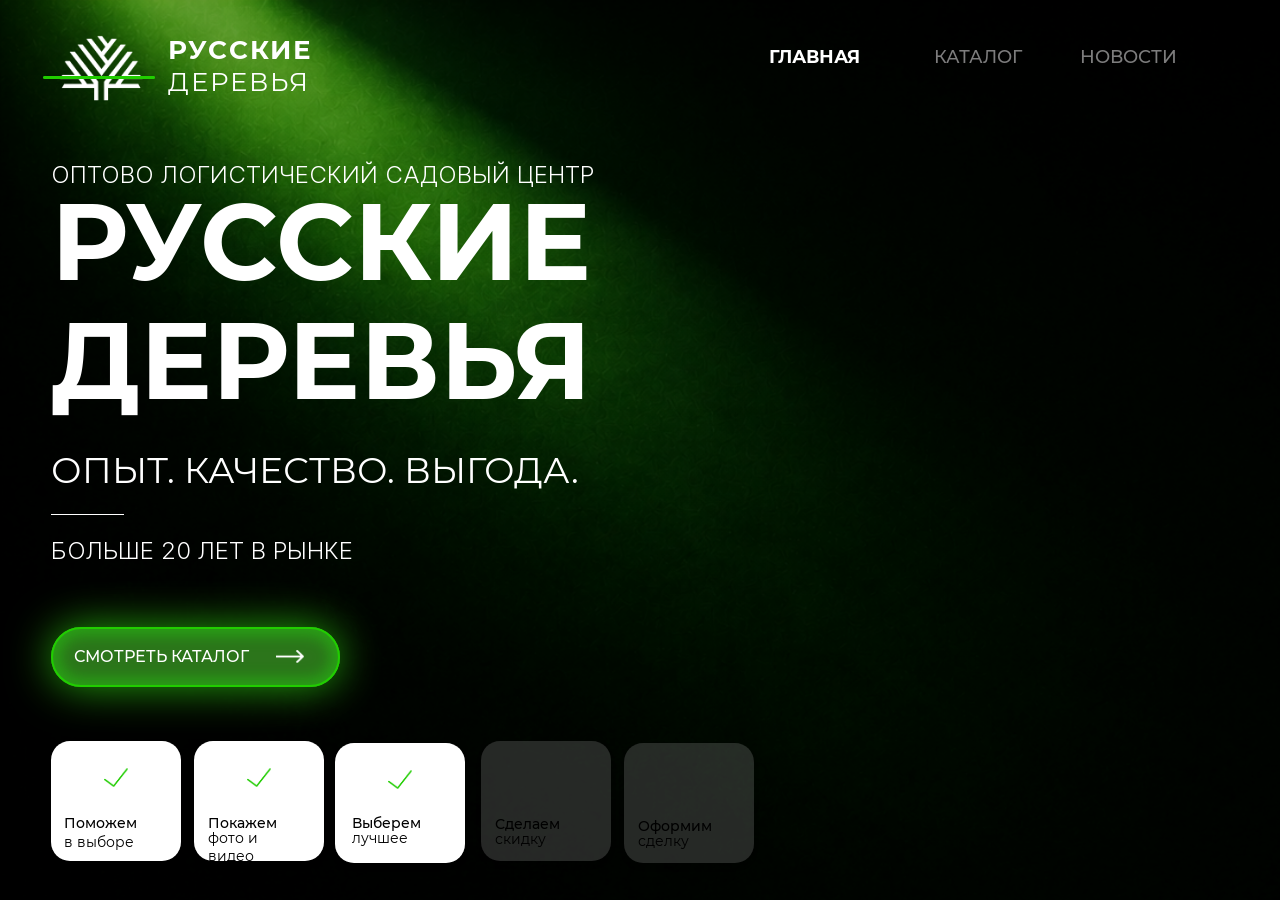
==== commit c0dba821: "Improve page semantics and add scroll to top button" ====
--- a/index.html
+++ b/index.html
@@ -11,7 +11,8 @@
 <body>
 <div class="scroll-container">
   <div id="page-canvas" class="page-canvas">
-    <div id="home-page-frame" class="home-page-frame">
+    <main id="home-page-frame" class="home-page-frame">
+      <section id="hero-section" class="hero-section" aria-labelledby="hero-title-russian">
       <div id="hero-background-image" class="hero-background-image"></div>
       <div id="team-divider-wrapper" class="team-divider-wrapper">
         <div id="team-divider-line" class="team-divider-line"></div>
@@ -67,7 +68,8 @@
       </div>
       <p id="hero-company-description" class="hero-company-description">ОПТОВО ЛОГИСТИЧЕСКИЙ САДОВЫЙ ЦЕНТР</p>
       <p id="hero-market-experience-text" class="hero-market-experience-text">БОЛЬШЕ 20 ЛЕТ В РЫНКЕ</p>
-      <div id="services-cards-section" class="services-cards-section anim-fade-up">
+      </section>
+      <section id="services-cards-section" class="services-cards-section anim-fade-up" aria-label="Услуги">
         <div id="service-growing-card" class="service-growing-card">
           <div id="service-growing-card-bg" class="service-growing-card-bg"></div>
           <div id="service-growing-title" class="service-growing-title">
@@ -102,16 +104,16 @@
           <p id="service-planting-description" class="service-planting-description">Посадка и пересадка<br>с профессиональным<br>подходом.</p>
           <p id="service-planting-number" class="service-planting-number">2</p>
         </div>
-      </div>
-      <div id="contact-form-section" class="contact-form-section anim-fade-up">
-        <div id="contact-form-submit-button" class="contact-form-submit-button" onclick="submitForm()">
+      </section>
+      <form id="contact-form-section" class="contact-form-section anim-fade-up" onsubmit="submitForm(); return false;">
+        <button type="submit" id="contact-form-submit-button" class="contact-form-submit-button">
           <div id="contact-form-submit-bg" class="contact-form-submit-bg">
             <div class="contact-form-submit-fill"></div>
             <div class="contact-form-submit-stroke"></div>
           </div>
-          <p id="contact-form-submit-text" class="contact-form-submit-text">Оставить заявку</p>
-        </div>
-        <div id="contact-person-type-section" class="contact-person-type-section">
+          <span id="contact-form-submit-text" class="contact-form-submit-text">Оставить заявку</span>
+        </button>
+        <fieldset id="contact-person-type-section" class="contact-person-type-section">
           <p id="contact-person-type-title" class="contact-person-type-title">Кто вы?</p>
           <div id="contact-person-type-spacer" class="contact-person-type-spacer"></div>
           <div id="contact-person-individual-option" class="contact-person-individual-option">
@@ -125,7 +127,7 @@
             <p id="contact-person-company-label" class="contact-person-company-label">Юр. лицо</p>
           </div>
           <label class="contact-form-agreement-text form-checkbox-wrapper"><input type="checkbox" id="input-agree" class="form-checkbox-real"><span>Нажимая на кнопку, вы соглашаетесь на обработку персональных данных и с правилами пользования платформой</span></label>
-        </div>
+        </fieldset>
         <div id="contact-phone-field" class="contact-phone-field">
           <div id="contact-phone-field-bg" class="contact-phone-field-bg"></div>
           <input type="tel" id="input-phone" name="phone" class="form-input-field phone-input-field" value="+7" autocomplete="tel">
@@ -153,8 +155,8 @@
 <span id="office-address-text_0_1" class="office-address-text_0_1">Адрес офиса: </span><span id="office-address-text_0_2" class="office-address-text_0_2">Г. Санкт -Петербруг Поселок Ленсоветовский, Московское шоссе, д. 271</span></p>
           </div>
         </div>
-      </div>
-      <div id="about-section" class="about-section anim-fade-left">
+      </form>
+      <section id="about-section" class="about-section anim-fade-left" aria-labelledby="about-title">
         <div id="about-section-bg" class="about-section-bg"></div>
         <p id="about-eyebrow" class="about-eyebrow">О НАС</p>
         <p id="about-title" class="about-title">ОСНОВНЫЕ НАПРАВЛЕНИЯ НАШЕЙ<br>ДЕЯТЕЛЬНОСТИ</p>
@@ -169,8 +171,8 @@
           </div>
           <p id="about-more-button-text" class="about-more-button-text">ПОДРОБНЕЕ О НАС<br><br></p>
         </div>
-      </div>
-      <div id="quality-section" class="quality-section anim-fade-right">
+      </section>
+      <section id="quality-section" class="quality-section anim-fade-right" aria-labelledby="quality-title">
         <div id="quality-section-bg" class="quality-section-bg"></div>
         <div id="quality-content" class="quality-content">
           <p id="quality-title" class="quality-title">КАЧЕСТВО</p>
@@ -193,8 +195,8 @@
           <div id="quality-icon-three" class="quality-icon-three"></div>
           <div id="quality-icon-four" class="quality-icon-four"></div>
         </div>
-      </div>
-      <div id="experience-section" class="experience-section anim-fade-up">
+      </section>
+      <section id="experience-section" class="experience-section anim-fade-up" aria-labelledby="experience-title">
         <div id="experience-content" class="experience-content">
           <p id="experience-title" class="experience-title">ОПЫТ </p>
           <p id="experience-description" class="experience-description">Многолетний опыт и профессиональный подход к выращиванию и продаже качественных  растений</p>
@@ -213,9 +215,9 @@
             <div id="experience-stats-divider-left" class="experience-stats-divider-left"></div>
           </div>
         </div>
-      </div>
+      </section>
       <div id="decorative-leaf-icon" class="decorative-leaf-icon"></div>
-      <div id="team-section" class="team-section anim-fade-up">
+      <section id="team-section" class="team-section anim-fade-up" aria-labelledby="team-title">
         <div id="team-layout" class="team-layout">
           <div id="team-card-yulia" class="team-card-yulia">
             <div id="team-card-yulia-bg" class="team-card-yulia-bg"></div>            <p id="team-card-yulia-name" class="team-card-yulia-name">Юля</p>            <p id="team-card-yulia-role" class="team-card-yulia-role">Менеджер по продажам</p><a id="team-card-yulia-phone" href="tel:8-921-943-82-00" target="_blank" class="team-card-yulia-phone">+7 (921) 943-82-00</a></div>
@@ -231,43 +233,50 @@
             <div id="team-card-natalya-purchasing-bg" class="team-card-natalya-purchasing-bg"></div>            <p id="team-card-natalya-purchasing-name" class="team-card-natalya-purchasing-name">Наталья</p>            <p id="team-card-natalya-purchasing-role" class="team-card-natalya-purchasing-role">Менеджер по закупкам</p><a id="team-card-natalya-purchasing-phone" href="tel:8-921-943-82-00" target="_blank" class="team-card-natalya-purchasing-phone">+7 (921) 943-82-00</a></div>
           <div id="team-card-director" class="team-card-director">
             <div id="team-card-director-bg" class="team-card-director-bg"></div>            <p id="team-card-director-name" class="team-card-director-name">Элонна Юрьевна</p>            <p id="team-card-director-role" class="team-card-director-role">Директор</p><a id="team-card-director-phone" href="tel:8-921-348-96-89" target="_blank" class="team-card-director-phone">+7 (921) 348-96-89</a>            <div id="team-card-director-photo" class="team-card-director-photo"></div></div>
-          <div id="social-links-section" class="social-links-section">
+          <section id="social-links-section" class="social-links-section" aria-labelledby="social-links-title">
             <p id="social-links-title" class="social-links-title">СВЯЗЬ</p>
             <a href="https://max.ru" target="_blank" class="social-icon-link" aria-label="Макс"><div id="social-max-icon" class="social-max-icon"></div></a>
             <a href="https://vk.com" target="_blank" class="social-icon-link" aria-label="ВКонтакте"><div id="social-vk-icon" class="social-vk-icon"></div></a>
             <a href="https://dzen.ru" target="_blank" class="social-icon-link" aria-label="Яндекс Дзен"><div id="social-dzen-icon" class="social-dzen-icon"></div></a>
             <a href="https://t.me" target="_blank" class="social-icon-link" aria-label="Телеграм"><div id="social-telegram-icon" class="social-telegram-icon"></div></a>
-          </div>
+          </section>
         </div>
         <div id="team-social-divider-wrapper" class="team-social-divider-wrapper">
           <div id="team-social-divider-line" class="team-social-divider-line"></div>
         </div>
-      </div>
-      <div id="video-placeholder" class="video-placeholder"></div>
-      <p id="video-placeholder-title" class="video-placeholder-title">Видео</p>
-      <p id="team-title" class="team-title">Наша команда</p>
-      <div id="site-header" class="site-header">
+        <p id="team-title" class="team-title">Наша команда</p>
+      </section>
+      <section id="video-section" class="video-section" aria-labelledby="video-placeholder-title">
+        <div id="video-placeholder" class="video-placeholder"></div>
+        <p id="video-placeholder-title" class="video-placeholder-title">Видео</p>
+      </section>
+      <header id="site-header" class="site-header">
         <div id="site-header-logo-image" class="site-header-logo-image"></div>
         <p id="site-header-logo-russian" class="site-header-logo-russian">РУССКИЕ<br><br></p>
         <p id="site-header-logo-trees" class="site-header-logo-trees">ДЕРЕВЬЯ</p>
-        <div id="site-header-nav" class="site-header-nav">
+        <nav id="site-header-nav" class="site-header-nav" aria-label="Основная навигация">
           <a id="site-header-home-link" class="site-header-home-link header-nav-link is-active" href="Index.html">ГЛАВНАЯ</a>
           <a id="site-header-catalog-link" class="site-header-catalog-link header-nav-link" href="catalog.html">КАТАЛОГ</a>
           <a id="site-header-news-link" class="site-header-news-link header-nav-link" href="news.html">НОВОСТИ</a>
-        </div>
-        <div id="site-header-contact-button" class="site-header-contact-button" onclick="scrollToSection('social-links-title')" title="Связаться с нами">
+        </nav>
+        <button type="button" id="site-header-contact-button" class="site-header-contact-button" onclick="scrollToSection('social-links-title')" title="Связаться с нами">
           <div id="site-header-contact-button-bg" class="site-header-contact-button-bg">
             <div class="site-header-contact-button-fill"></div>
             <div class="site-header-contact-button-stroke"></div>
           </div>
-          <p id="site-header-contact-button-text" class="site-header-contact-button-text">СВЯЗАТЬСЯ С НАМИ<br><br></p>
-        </div>
+          <span id="site-header-contact-button-text" class="site-header-contact-button-text">СВЯЗАТЬСЯ С НАМИ<br><br></span>
+        </button>
         <div id="site-header-active-link-line" class="site-header-active-link-line"></div>
-      </div>
-    </div>
+      </header>
+    </main>
   </div>
 </div>
 
+<button type="button" id="scroll-to-top-button" class="scroll-to-top-button" aria-label="Наверх">
+  <span class="scroll-to-top-button-fill"></span>
+  <span class="scroll-to-top-button-stroke"></span>
+  <span class="scroll-to-top-button-text">НАВЕРХ</span>
+</button>
 
 </body>
 </html>
--- a/css/styles.css
+++ b/css/styles.css
@@ -945,6 +945,10 @@
   position: absolute;
   left: 0.125rem;
   top: 28.375rem;
+  padding: 0;
+  border: none;
+  background: transparent;
+  text-align: left;
 }
 
 .contact-form-submit-fill {
@@ -992,6 +996,9 @@
   position: absolute;
   left: 0.125rem;
   top: 10.375rem;
+  padding: 0;
+  border: none;
+  margin: 0;
 }
 
 .contact-person-type-title {
@@ -2431,10 +2438,9 @@
 .site-header {
   width: 110.5625rem;
   height: 6.625rem;
-  position: fixed;
+  position: absolute;
   left: 3.1875rem;
   top: 0;
-  z-index: 1000;
 }
 
 .site-header-logo-image {
@@ -2527,6 +2533,10 @@
   position: absolute;
   left: 96.4375rem;
   top: 2.875rem;
+  padding: 0;
+  border: none;
+  background: transparent;
+  text-align: left;
 }
 
 .site-header-contact-button-fill {
@@ -2634,6 +2644,62 @@
 .under-construction-title {
   font-size: 4rem;
   font-weight: 700;
+}
+
+.scroll-to-top-button {
+  width: 10.5rem;
+  height: 3.75rem;
+  position: fixed;
+  right: 2rem;
+  top: 2rem;
+  z-index: 1000;
+  border: none;
+  background: transparent;
+  color: rgba(255, 255, 255, 1);
+  cursor: pointer;
+  opacity: 0;
+  pointer-events: none;
+  transition: opacity 0.25s ease, transform 0.25s ease;
+}
+
+.scroll-to-top-button.is-visible {
+  opacity: 1;
+  pointer-events: auto;
+}
+
+.scroll-to-top-button:hover {
+  opacity: 0.85;
+  transform: translateY(-0.125rem);
+}
+
+.scroll-to-top-button-fill {
+  width: 100%;
+  height: 100%;
+  position: absolute;
+  left: 0;
+  top: 0;
+  border-radius: 2.1875rem;
+  background-color: rgba(44, 117, 27, 1);
+  box-shadow: 0 0 2.75rem 0 rgba(36, 163, 12, 0.7);
+}
+
+.scroll-to-top-button-stroke {
+  position: absolute;
+  inset: 0;
+  border: 0.125rem solid rgba(33, 205, 0, 1);
+  border-radius: 2.1875rem;
+  pointer-events: none;
+}
+
+.scroll-to-top-button-text {
+  position: relative;
+  z-index: 1;
+  display: block;
+  font-family: "Montserrat-Medium";
+  font-size: 1rem;
+  font-weight: 500;
+  line-height: 3.75rem;
+  text-align: center;
 }
 
 
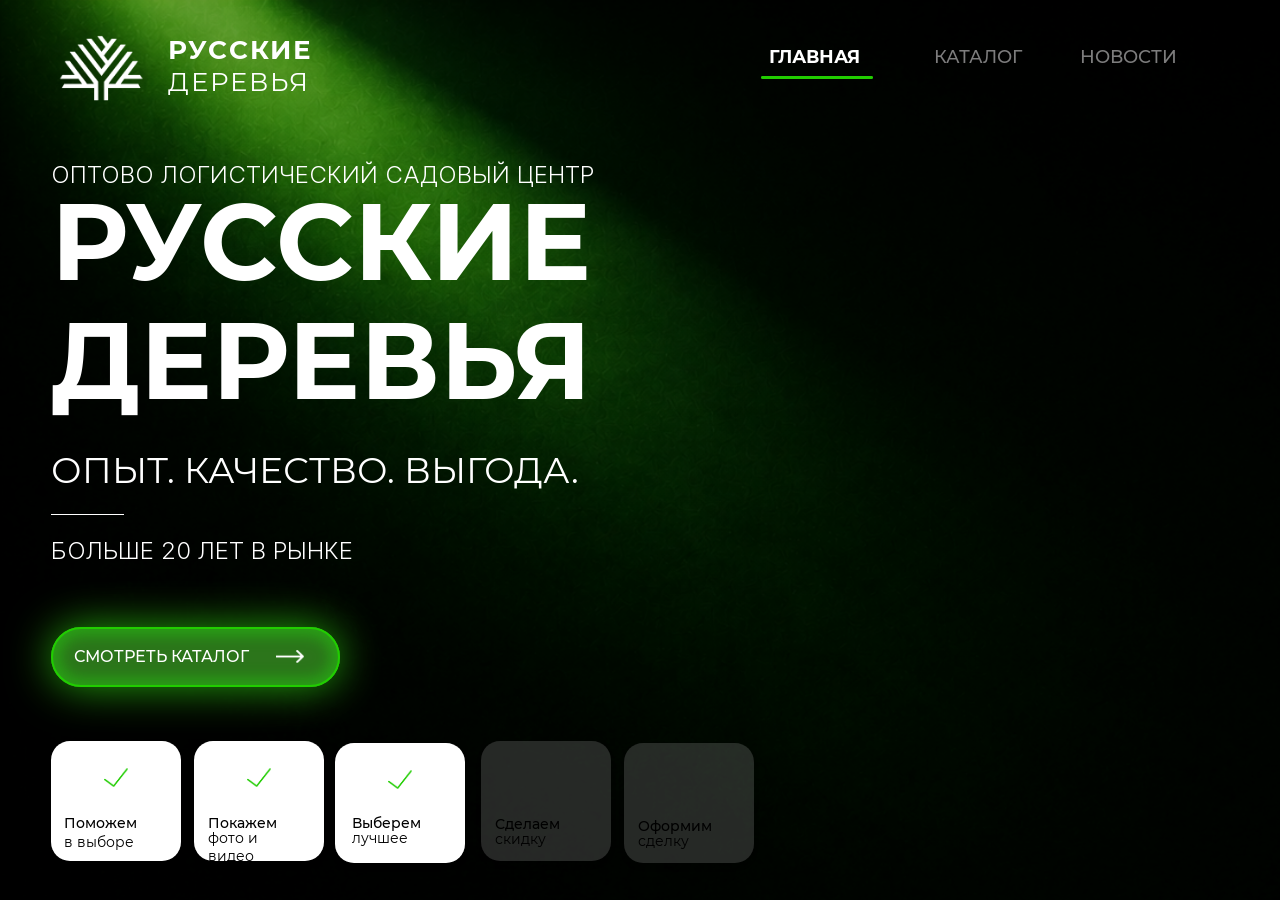
==== commit de72b281: "Embed contact map and fix quality text styling" ====
--- a/index.html
+++ b/index.html
@@ -146,9 +146,10 @@
           <button type="button" id="comment-close" class="comment-close-button" aria-label="Закрыть комментарий"></button>
         </div>
         <div id="office-address-block" class="office-address-block">
-          <div id="office-address-border" class="office-address-border">
-            <div class="office-address-fill"></div>
+          <div id="office-address-map" class="office-address-border">
+            <iframe class="office-address-map-frame" src="https://yandex.com/map-widget/v1/?oid=123106571720&amp;ol=biz&amp;z=16" loading="lazy" allowfullscreen title="Русские Деревья на карте"></iframe>
             <div class="office-address-stroke"></div>
+            <a id="office-address-map-link" class="office-address-map-link" href="https://yandex.com/maps/-/CPWyuO9h" target="_blank" rel="noopener noreferrer" aria-label="Построить маршрут до Русских Деревьев в Яндекс Картах">Построить маршрут</a>
           </div>
           <div id="office-address-text" class="office-address-text">
             <p id="office-address-text_0" class="office-address-text_0">
--- a/css/styles.css
+++ b/css/styles.css
@@ -1265,7 +1265,7 @@
   width: 56rem;
   height: 40.125rem;
   position: absolute;
-  left: 50.25rem;
+  left: 47.875rem;
   top: 0;
 }
 
@@ -1286,6 +1286,43 @@
   top: 0;
   width: 56rem;
   height: 34.775002rem;
+  overflow: hidden;
+  border-radius: 1.375rem;
+  background-color: rgba(107, 107, 107, 0.10999999940395355);
+}
+
+.office-address-map-frame {
+  width: 100%;
+  height: 100%;
+  display: block;
+  border: 0;
+}
+
+.office-address-map-link {
+  position: absolute;
+  right: 1.25rem;
+  bottom: 1.25rem;
+  z-index: 2;
+  display: inline-flex;
+  align-items: center;
+  justify-content: center;
+  min-width: 12.5rem;
+  height: 3.25rem;
+  padding: 0 1.5rem;
+  border-radius: 2rem;
+  background: rgba(33, 205, 0, 0.95);
+  color: rgba(255, 255, 255, 1);
+  font-family: "Montserrat-SemiBold";
+  font-size: 1rem;
+  font-weight: 600;
+  text-decoration: none;
+  box-shadow: 0 0.75rem 1.75rem rgba(0, 0, 0, 0.24);
+  transition: opacity 0.2s ease, transform 0.2s ease;
+}
+
+.office-address-map-link:hover {
+  opacity: 0.9;
+  transform: translateY(-0.125rem);
 }
 
 .office-address-stroke {
@@ -1510,8 +1547,8 @@
 
 .quality-guarantee-text {
   font-size: 1.875rem;
-  font-family: "Inter-Medium";
-  font-weight: Medium;
+  font-family: "Montserrat-Regular";
+  font-weight: 500;
   color: rgba(255, 255, 255, 1);
   width: 52.0625rem;
   height: auto;
@@ -1528,7 +1565,7 @@
 
 .quality-guarantee-prefix {
   font-size: 1.875rem;
-  font-family: "Inter-Light";
+  font-family: "Montserrat-Regular";
   font-weight: 500;
   color: rgba(255, 255, 255, 1);
   position: relative;
@@ -1537,8 +1574,8 @@
 
 .quality-guarantee-highlight {
   font-size: 1.875rem;
-  font-family: "Inter-Bold";
-  font-weight: 300;
+  font-family: "Montserrat-Bold";
+  font-weight: 700;
   color: rgba(255, 255, 255, 1);
   position: relative;
   flex-shrink: 0;
@@ -1546,8 +1583,8 @@
 
 .quality-guarantee-space {
   font-size: 1.875rem;
-  font-family: "Inter-Light";
-  font-weight: 700;
+  font-family: "Montserrat-Regular";
+  font-weight: 500;
   color: rgba(255, 255, 255, 1);
   position: relative;
   flex-shrink: 0;
@@ -1561,7 +1598,7 @@
 
 .quality-guarantee-details {
   font-size: 1.875rem;
-  font-family: "Inter-Light";
+  font-family: "Montserrat-Regular";
   font-weight: 500;
   color: rgba(255, 255, 255, 1);
   white-space: pre-wrap;
@@ -1571,8 +1608,8 @@
 
 .quality-guarantee-trailing-space {
   font-size: 1.875rem;
-  font-family: "Inter-Medium";
-  font-weight: 300;
+  font-family: "Montserrat-Regular";
+  font-weight: 500;
   color: rgba(255, 255, 255, 1);
   position: relative;
   flex-shrink: 0;
@@ -1745,7 +1782,7 @@
 
 .experience-description {
   font-size: 2.1875rem;
-  font-family: "Inter-Regular";
+  font-family: "Montserrat-Regular";
   font-weight: 400;
   color: rgba(255, 255, 255, 1);
   white-space: pre-wrap;
@@ -2532,7 +2569,7 @@
   height: 3.75rem;
   position: absolute;
   left: 96.4375rem;
-  top: 2.875rem;
+  top: 1.875rem;
   padding: 0;
   border: none;
   background: transparent;
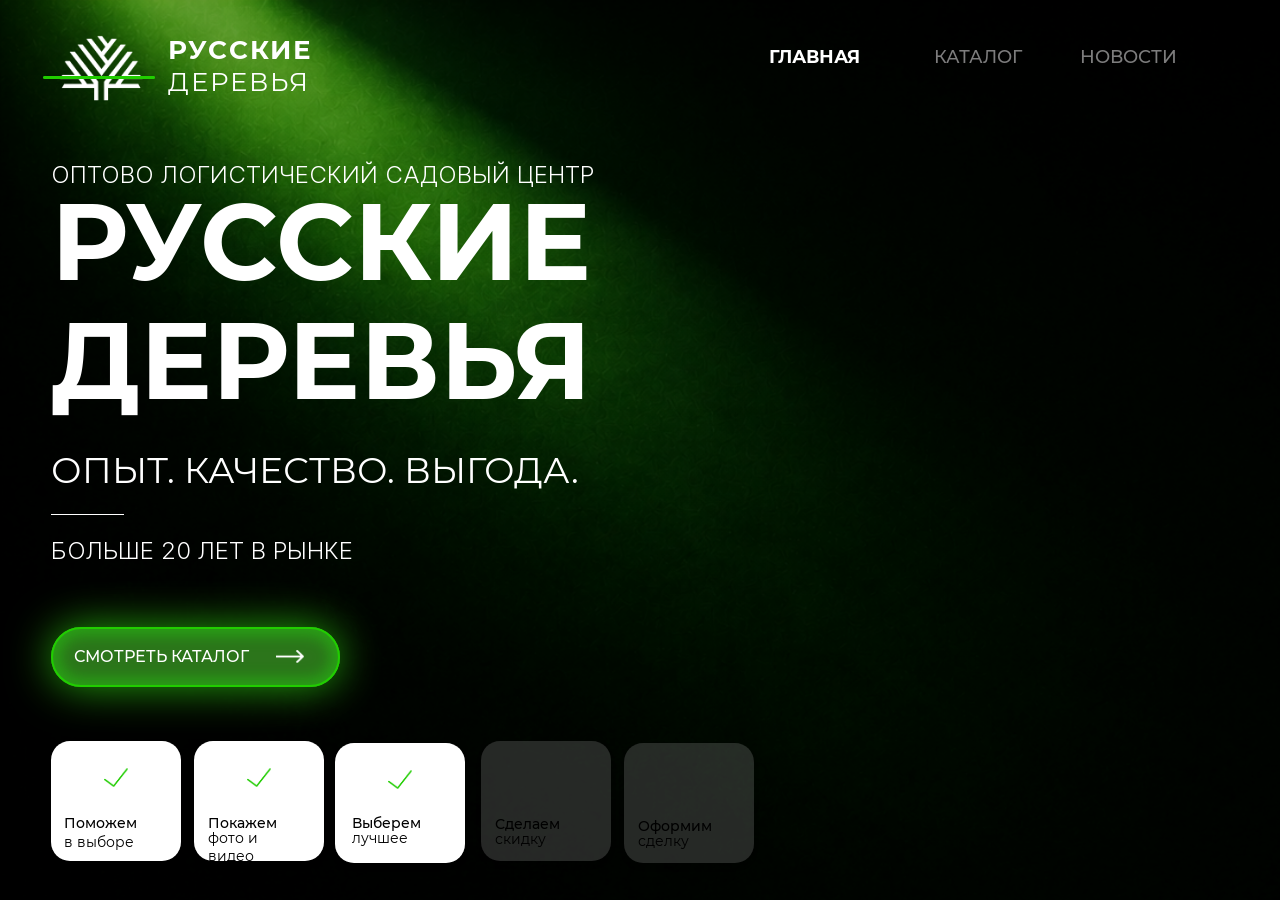
==== commit 7a65268c: "Animate team light and reveal staff cards" ====
--- a/index.html
+++ b/index.html
@@ -14,7 +14,7 @@
     <main id="home-page-frame" class="home-page-frame">
       <section id="hero-section" class="hero-section" aria-labelledby="hero-title-russian">
       <div id="hero-background-image" class="hero-background-image"></div>
-      <div id="team-divider-wrapper" class="team-divider-wrapper">
+      <div id="team-divider-wrapper" class="team-divider-wrapper anim-team-light">
         <div id="team-divider-line" class="team-divider-line"></div>
       </div>
       <p id="hero-title-trees" class="hero-title-trees">ДЕРЕВЬЯ</p>
@@ -163,7 +163,7 @@
         <p id="about-title" class="about-title">ОСНОВНЫЕ НАПРАВЛЕНИЯ НАШЕЙ<br>ДЕЯТЕЛЬНОСТИ</p>
         <p id="about-description-primary" class="about-description-primary">Питомник «Русские Деревья» существует с 2005 года. Мы выращиваем, продаём и высаживаем крупномерные декоративные и плодовые деревья, кустарники и многолетние растения.</p>
         <p id="about-description-secondary" class="about-description-secondary">Мы предлогаем широкий ассортимент растений<br>для озеленения приусадебного участка, а также благоустройств строительных объектов и городских территорий.</p>
-        <div id="about-arrow-wrapper" class="about-arrow-wrapper">
+        <div id="about-arrow-wrapper" class="about-arrow-wrapper anim-about-arrow">
           <div id="about-arrow-icon" class="about-arrow-icon"></div>
         </div>
         <div id="about-more-button" class="about-more-button">
--- a/css/styles.css
+++ b/css/styles.css
@@ -88,14 +88,75 @@
   background-image: url(../image/team-section-divider.png);
   background-size: 100% 100%;
   background-repeat: no-repeat;
+  opacity: 0;
+  filter: brightness(0.75);
 }
 
 .team-divider-wrapper {
   position: absolute;
-  left: 43.6875rem;
+  left: 40.375rem;
   top: 303rem;
   width: 67.625rem;
   height: 24.5625rem;
+  z-index: 1;
+  pointer-events: none;
+}
+
+.team-divider-wrapper.anim-visible .team-divider-line {
+  animation:
+    realTeamLightIgnition 0.55s steps(1, end) 0.1s forwards,
+    realTeamLightSteadyGlow 3.6s ease-in-out 0.65s infinite;
+}
+
+@keyframes realTeamLightIgnition {
+  0% {
+    opacity: 0;
+    filter: brightness(0.35);
+  }
+  9% {
+    opacity: 0.5;
+    filter: brightness(0.9);
+  }
+  16% {
+    opacity: 0.04;
+    filter: brightness(0.35);
+  }
+  28% {
+    opacity: 1;
+    filter: brightness(1.55);
+  }
+  39% {
+    opacity: 0.18;
+    filter: brightness(0.62);
+  }
+  55% {
+    opacity: 0.76;
+    filter: brightness(1.18);
+  }
+  68% {
+    opacity: 0.34;
+    filter: brightness(0.78);
+  }
+  84% {
+    opacity: 0.88;
+    filter: brightness(1.12);
+  }
+  100% {
+    opacity: 0.82;
+    filter: brightness(1.04);
+  }
+}
+
+@keyframes realTeamLightSteadyGlow {
+  0%,
+  100% {
+    opacity: 0.78;
+    filter: brightness(0.98);
+  }
+  50% {
+    opacity: 0.9;
+    filter: brightness(1.12);
+  }
 }
 
 .hero-title-trees {
@@ -1454,6 +1515,14 @@
   background-image: url(../image/about-arrow-icon.png);
   background-size: 100% 100%;
   background-repeat: no-repeat;
+  -webkit-mask-image: linear-gradient(#000 0 0);
+  mask-image: linear-gradient(#000 0 0);
+  -webkit-mask-size: 100% 0%;
+  mask-size: 100% 0%;
+  -webkit-mask-position: top;
+  mask-position: top;
+  -webkit-mask-repeat: no-repeat;
+  mask-repeat: no-repeat;
 }
 
 .about-arrow-wrapper {
@@ -1462,6 +1531,44 @@
   top: 35.430899rem;
   width: 33.955326rem;
   height: 6.79052rem;
+}
+
+.anim-about-arrow {
+  opacity: 0;
+}
+
+.anim-about-arrow .about-arrow-icon {
+  opacity: 0;
+}
+
+.anim-about-arrow.anim-visible {
+  animation: aboutArrowWrapperReveal 0.25s ease 0.25s forwards;
+}
+
+.anim-about-arrow.anim-visible .about-arrow-icon {
+  animation: aboutArrowIconReveal 2s cubic-bezier(0.22, 1, 0.36, 1) 0.35s forwards;
+}
+
+@keyframes aboutArrowWrapperReveal {
+  from {
+    opacity: 0;
+  }
+  to {
+    opacity: 1;
+  }
+}
+
+@keyframes aboutArrowIconReveal {
+  from {
+    opacity: 1;
+    -webkit-mask-size: 100% 0%;
+    mask-size: 100% 0%;
+  }
+  to {
+    opacity: 1;
+    -webkit-mask-size: 100% 100%;
+    mask-size: 100% 100%;
+  }
 }
 
 .about-more-button {
@@ -1935,31 +2042,35 @@
 }
 
 .team-section {
-  width: 109.979187rem;
+  width: 107.9375rem;
   height: 83.75rem;
   position: absolute;
-  left: 8.125rem;
+  left: 4.8125rem;
   top: 248.125rem;
+  isolation: isolate;
+  z-index: 20;
 }
 
 .team-layout {
-  width: 109.979187rem;
+  width: 107.9375rem;
   height: 83.75rem;
   position: absolute;
   left: 0;
   top: 0;
+  z-index: 2;
 }
 
 .team-card-yulia {
-  width: 26.5rem;
+  width: 25.6875rem;
   height: 11.75rem;
   position: absolute;
-  left: 27.6875rem;
+  left: 28rem;
   top: 58.8125rem;
+  opacity: 0;
 }
 
 .team-card-yulia-bg {
-  width: 26.5rem;
+  width: 25.6875rem;
   height: 11.75rem;
   position: absolute;
   left: 0;
@@ -2006,15 +2117,16 @@
 }
 
 .team-card-olga-office {
-  width: 26.5rem;
+  width: 25.6875rem;
   height: 11.75rem;
   position: absolute;
-  left: 83.479187rem;
+  left: 82.25rem;
   top: 72rem;
+  opacity: 0;
 }
 
 .team-card-olga-office-bg {
-  width: 26.5rem;
+  width: 25.6875rem;
   height: 11.75rem;
   position: absolute;
   left: 0;
@@ -2061,15 +2173,16 @@
 }
 
 .team-card-olga-sales {
-  width: 26.5rem;
+  width: 25.6875rem;
   height: 11.75rem;
   position: absolute;
-  left: 55.583313rem;
+  left: 55.125rem;
   top: 72rem;
+  opacity: 0;
 }
 
 .team-card-olga-sales-bg {
-  width: 26.5rem;
+  width: 25.6875rem;
   height: 11.75rem;
   position: absolute;
   left: 0;
@@ -2116,15 +2229,16 @@
 }
 
 .team-card-natalya-accounting {
-  width: 26.5rem;
+  width: 25.6875rem;
   height: 11.75rem;
   position: absolute;
-  left: 27.6875rem;
+  left: 28rem;
   top: 72rem;
+  opacity: 0;
 }
 
 .team-card-natalya-accounting-bg {
-  width: 26.5rem;
+  width: 25.6875rem;
   height: 11.75rem;
   position: absolute;
   left: 0;
@@ -2171,15 +2285,16 @@
 }
 
 .team-card-darya {
-  width: 26.5rem;
+  width: 25.6875rem;
   height: 11.75rem;
   position: absolute;
-  left: 83.479187rem;
+  left: 82.25rem;
   top: 58.8125rem;
+  opacity: 0;
 }
 
 .team-card-darya-bg {
-  width: 26.5rem;
+  width: 25.6875rem;
   height: 11.75rem;
   position: absolute;
   left: 0;
@@ -2226,15 +2341,16 @@
 }
 
 .team-card-natalya-purchasing {
-  width: 26.5rem;
+  width: 25.6875rem;
   height: 11.75rem;
   position: absolute;
-  left: 55.583313rem;
+  left: 55.125rem;
   top: 58.8125rem;
+  opacity: 0;
 }
 
 .team-card-natalya-purchasing-bg {
-  width: 26.5rem;
+  width: 25.6875rem;
   height: 11.75rem;
   position: absolute;
   left: 0;
@@ -2281,15 +2397,16 @@
 }
 
 .team-card-director {
-  width: 26.5625rem;
+  width: 107.9375rem;
   height: 24.8125rem;
   position: absolute;
   left: 0;
   top: 58.8125rem;
+  overflow: hidden;
 }
 
 .team-card-director-bg {
-  width: 26.5625rem;
+  width: 100%;
   height: 24.8125rem;
   position: absolute;
   left: 0;
@@ -2348,11 +2465,90 @@
   background-image: url(../image/site-logo-tree.png);
 }
 
+.team-card-yulia,
+.team-card-olga-office,
+.team-card-olga-sales,
+.team-card-natalya-accounting,
+.team-card-darya,
+.team-card-natalya-purchasing,
+.team-card-director {
+  z-index: 5;
+}
+
+.team-card-yulia-bg,
+.team-card-olga-office-bg,
+.team-card-olga-sales-bg,
+.team-card-natalya-accounting-bg,
+.team-card-darya-bg,
+.team-card-natalya-purchasing-bg,
+.team-card-director-bg {
+  z-index: 0;
+}
+
+.team-card-yulia-name,
+.team-card-yulia-role,
+.team-card-yulia-phone,
+.team-card-olga-office-name,
+.team-card-olga-office-role,
+.team-card-olga-office-phone,
+.team-card-olga-sales-name,
+.team-card-olga-sales-role,
+.team-card-olga-sales-phone,
+.team-card-natalya-accounting-name,
+.team-card-natalya-accounting-role,
+.team-card-natalya-accounting-phone,
+.team-card-darya-name,
+.team-card-darya-role,
+.team-card-darya-phone,
+.team-card-natalya-purchasing-name,
+.team-card-natalya-purchasing-role,
+.team-card-natalya-purchasing-phone,
+.team-card-director-name,
+.team-card-director-role,
+.team-card-director-phone,
+.team-card-director-photo {
+  z-index: 1;
+}
+
+.team-section.team-scene-started .team-card-director {
+  animation: directorCardCollapse 0.9s cubic-bezier(0.22, 1, 0.36, 1) 0.78s forwards;
+}
+
+.team-section.team-scene-started .team-card-yulia,
+.team-section.team-scene-started .team-card-olga-office,
+.team-section.team-scene-started .team-card-olga-sales,
+.team-section.team-scene-started .team-card-natalya-accounting,
+.team-section.team-scene-started .team-card-darya,
+.team-section.team-scene-started .team-card-natalya-purchasing {
+  animation: teamEmployeeCardsReveal 0.65s ease 1.05s forwards;
+}
+
+@keyframes directorCardCollapse {
+  from {
+    width: 107.9375rem;
+  }
+  to {
+    width: 26.5625rem;
+  }
+}
+
+@keyframes teamEmployeeCardsReveal {
+  from {
+    opacity: 0;
+    transform: translateY(0.75rem);
+  }
+  to {
+    opacity: 1;
+    transform: translateY(0);
+  }
+}
+
 .social-links-section {
   width: 41rem;
   height: 4.1875rem;
   position: absolute;
-  left: 36.5625rem;
+  left: 50%;
+  transform: translateX(-50%);
   top: 0;
 }
 
@@ -2364,7 +2560,9 @@
   width: 12.3125rem;
   height: 3.375rem;
   position: absolute;
-  left: 14.4375rem;
+  left: 50%;
+  transform: translateX(-50%);
+  text-align: center;
   top: 0.125rem;
 }
 
@@ -2467,7 +2665,7 @@
   height: auto;
   position: absolute;
   left: 7.8125rem;
-  top: 301.1875rem;
+  top: 53.0625rem;
   white-space: pre;
   flex-grow: 0;
 }
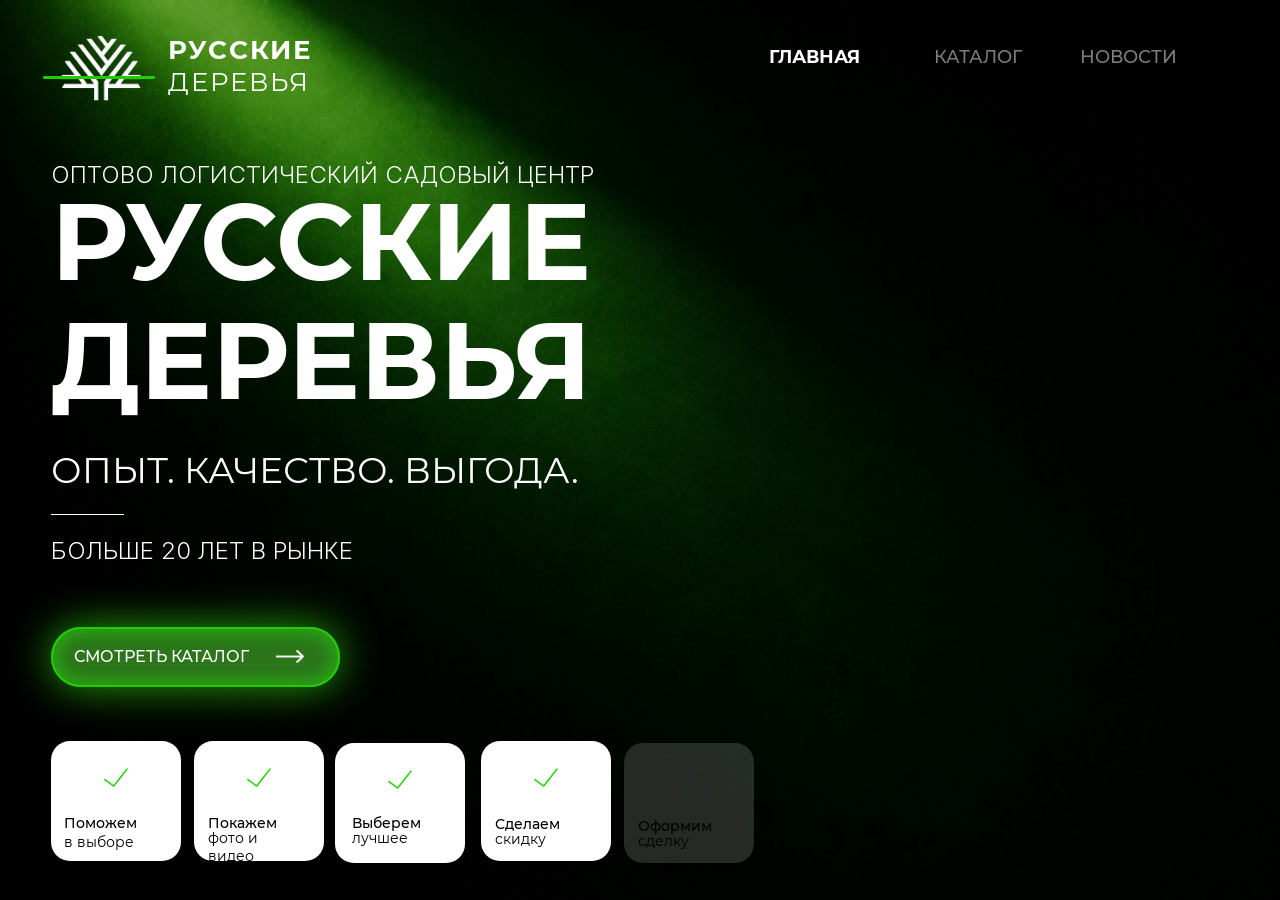
==== commit 5e0ded76: "Созданны ссылки на номера телефонов" ====
--- a/index.html
+++ b/index.html
@@ -221,19 +221,19 @@
       <section id="team-section" class="team-section anim-fade-up" aria-labelledby="team-title">
         <div id="team-layout" class="team-layout">
           <div id="team-card-yulia" class="team-card-yulia">
-            <div id="team-card-yulia-bg" class="team-card-yulia-bg"></div>            <p id="team-card-yulia-name" class="team-card-yulia-name">Юля</p>            <p id="team-card-yulia-role" class="team-card-yulia-role">Менеджер по продажам</p><a id="team-card-yulia-phone" href="tel:8-921-943-82-00" target="_blank" class="team-card-yulia-phone">+7 (921) 943-82-00</a></div>
+            <div id="team-card-yulia-bg" class="team-card-yulia-bg"></div>            <p id="team-card-yulia-name" class="team-card-yulia-name">Юля</p>            <p id="team-card-yulia-role" class="team-card-yulia-role">Менеджер по продажам</p><a id="team-card-yulia-phone" href="tel:+79219438200" class="team-card-yulia-phone" aria-label="Позвонить Юле по номеру +7 921 943 82 00">+7 (921) 943-82-00</a></div>
           <div id="team-card-olga-office" class="team-card-olga-office">
-            <div id="team-card-olga-office-bg" class="team-card-olga-office-bg"></div>            <p id="team-card-olga-office-name" class="team-card-olga-office-name">Ольга</p>            <p id="team-card-olga-office-role" class="team-card-olga-office-role">Делопроизводство</p><a id="team-card-olga-office-phone" href="tel:8-921-943-82-00" target="_blank" class="team-card-olga-office-phone">+7 (921) 943-82-00</a></div>
+            <div id="team-card-olga-office-bg" class="team-card-olga-office-bg"></div>            <p id="team-card-olga-office-name" class="team-card-olga-office-name">Ольга</p>            <p id="team-card-olga-office-role" class="team-card-olga-office-role">Делопроизводство</p><a id="team-card-olga-office-phone" href="tel:+79219438200" class="team-card-olga-office-phone" aria-label="Позвонить Ольге по номеру +7 921 943 82 00">+7 (921) 943-82-00</a></div>
           <div id="team-card-olga-sales" class="team-card-olga-sales">
-            <div id="team-card-olga-sales-bg" class="team-card-olga-sales-bg"></div>            <p id="team-card-olga-sales-name" class="team-card-olga-sales-name">Ольга</p>            <p id="team-card-olga-sales-role" class="team-card-olga-sales-role">Менеджер по продажам</p><a id="team-card-olga-sales-phone" href="tel:8-921-943-82-00" target="_blank" class="team-card-olga-sales-phone">+7 (921) 943-82-00</a></div>
+            <div id="team-card-olga-sales-bg" class="team-card-olga-sales-bg"></div>            <p id="team-card-olga-sales-name" class="team-card-olga-sales-name">Ольга</p>            <p id="team-card-olga-sales-role" class="team-card-olga-sales-role">Менеджер по продажам</p><a id="team-card-olga-sales-phone" href="tel:+79219438200" class="team-card-olga-sales-phone" aria-label="Позвонить Ольге по номеру +7 921 943 82 00">+7 (921) 943-82-00</a></div>
           <div id="team-card-natalya-accounting" class="team-card-natalya-accounting">
-            <div id="team-card-natalya-accounting-bg" class="team-card-natalya-accounting-bg"></div>            <p id="team-card-natalya-accounting-name" class="team-card-natalya-accounting-name">Наталья</p>            <p id="team-card-natalya-accounting-role" class="team-card-natalya-accounting-role">Бухгалтерия</p><a id="team-card-natalya-accounting-phone" href="tel:8-921-943-82-00" target="_blank" class="team-card-natalya-accounting-phone">+7 (921) 943-82-00</a></div>
+            <div id="team-card-natalya-accounting-bg" class="team-card-natalya-accounting-bg"></div>            <p id="team-card-natalya-accounting-name" class="team-card-natalya-accounting-name">Наталья</p>            <p id="team-card-natalya-accounting-role" class="team-card-natalya-accounting-role">Бухгалтерия</p><a id="team-card-natalya-accounting-phone" href="tel:+79219438200" class="team-card-natalya-accounting-phone" aria-label="Позвонить Наталье по номеру +7 921 943 82 00">+7 (921) 943-82-00</a></div>
           <div id="team-card-darya" class="team-card-darya">
-            <div id="team-card-darya-bg" class="team-card-darya-bg"></div>            <p id="team-card-darya-name" class="team-card-darya-name">Дарья</p>            <p id="team-card-darya-role" class="team-card-darya-role">Менеджер по продажам</p><a id="team-card-darya-phone" href="tel:8-921-943-82-00" target="_blank" class="team-card-darya-phone">+7 (921) 943-82-00</a></div>
+            <div id="team-card-darya-bg" class="team-card-darya-bg"></div>            <p id="team-card-darya-name" class="team-card-darya-name">Дарья</p>            <p id="team-card-darya-role" class="team-card-darya-role">Менеджер по продажам</p><a id="team-card-darya-phone" href="tel:+79219438200" class="team-card-darya-phone" aria-label="Позвонить Дарье по номеру +7 921 943 82 00">+7 (921) 943-82-00</a></div>
           <div id="team-card-natalya-purchasing" class="team-card-natalya-purchasing">
-            <div id="team-card-natalya-purchasing-bg" class="team-card-natalya-purchasing-bg"></div>            <p id="team-card-natalya-purchasing-name" class="team-card-natalya-purchasing-name">Наталья</p>            <p id="team-card-natalya-purchasing-role" class="team-card-natalya-purchasing-role">Менеджер по закупкам</p><a id="team-card-natalya-purchasing-phone" href="tel:8-921-943-82-00" target="_blank" class="team-card-natalya-purchasing-phone">+7 (921) 943-82-00</a></div>
+            <div id="team-card-natalya-purchasing-bg" class="team-card-natalya-purchasing-bg"></div>            <p id="team-card-natalya-purchasing-name" class="team-card-natalya-purchasing-name">Наталья</p>            <p id="team-card-natalya-purchasing-role" class="team-card-natalya-purchasing-role">Менеджер по закупкам</p><a id="team-card-natalya-purchasing-phone" href="tel:+79219438200" class="team-card-natalya-purchasing-phone" aria-label="Позвонить Наталье по номеру +7 921 943 82 00">+7 (921) 943-82-00</a></div>
           <div id="team-card-director" class="team-card-director">
-            <div id="team-card-director-bg" class="team-card-director-bg"></div>            <p id="team-card-director-name" class="team-card-director-name">Элонна Юрьевна</p>            <p id="team-card-director-role" class="team-card-director-role">Директор</p><a id="team-card-director-phone" href="tel:8-921-348-96-89" target="_blank" class="team-card-director-phone">+7 (921) 348-96-89</a>            <div id="team-card-director-photo" class="team-card-director-photo"></div></div>
+            <div id="team-card-director-bg" class="team-card-director-bg"></div>            <p id="team-card-director-name" class="team-card-director-name">Элонна Юрьевна</p>            <p id="team-card-director-role" class="team-card-director-role">Директор</p><a id="team-card-director-phone" href="tel:+79213489689" class="team-card-director-phone" aria-label="Позвонить Элонне Юрьевне по номеру +7 921 348 96 89">+7 (921) 348-96-89</a>            <div id="team-card-director-photo" class="team-card-director-photo"></div></div>
           <section id="social-links-section" class="social-links-section" aria-labelledby="social-links-title">
             <p id="social-links-title" class="social-links-title">СВЯЗЬ</p>
             <a href="https://max.ru" target="_blank" class="social-icon-link" aria-label="Макс"><div id="social-max-icon" class="social-max-icon"></div></a>
